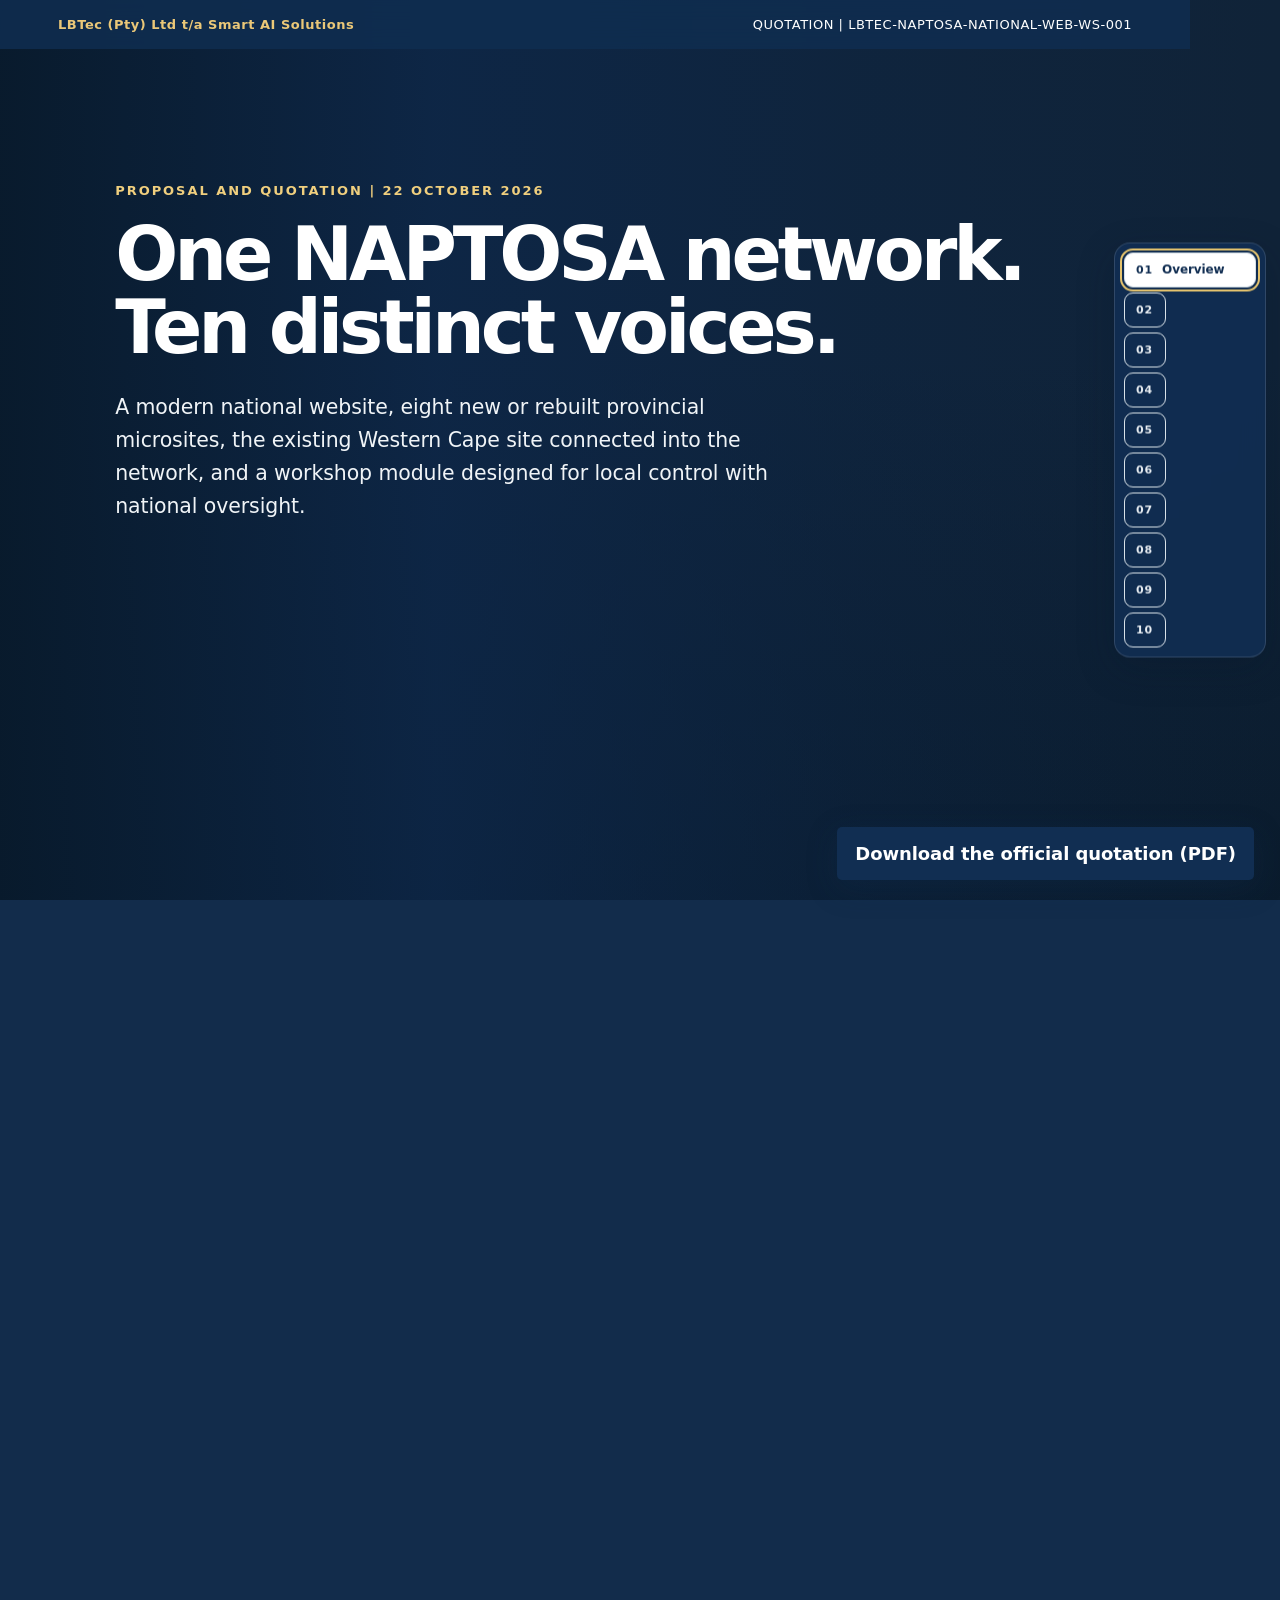
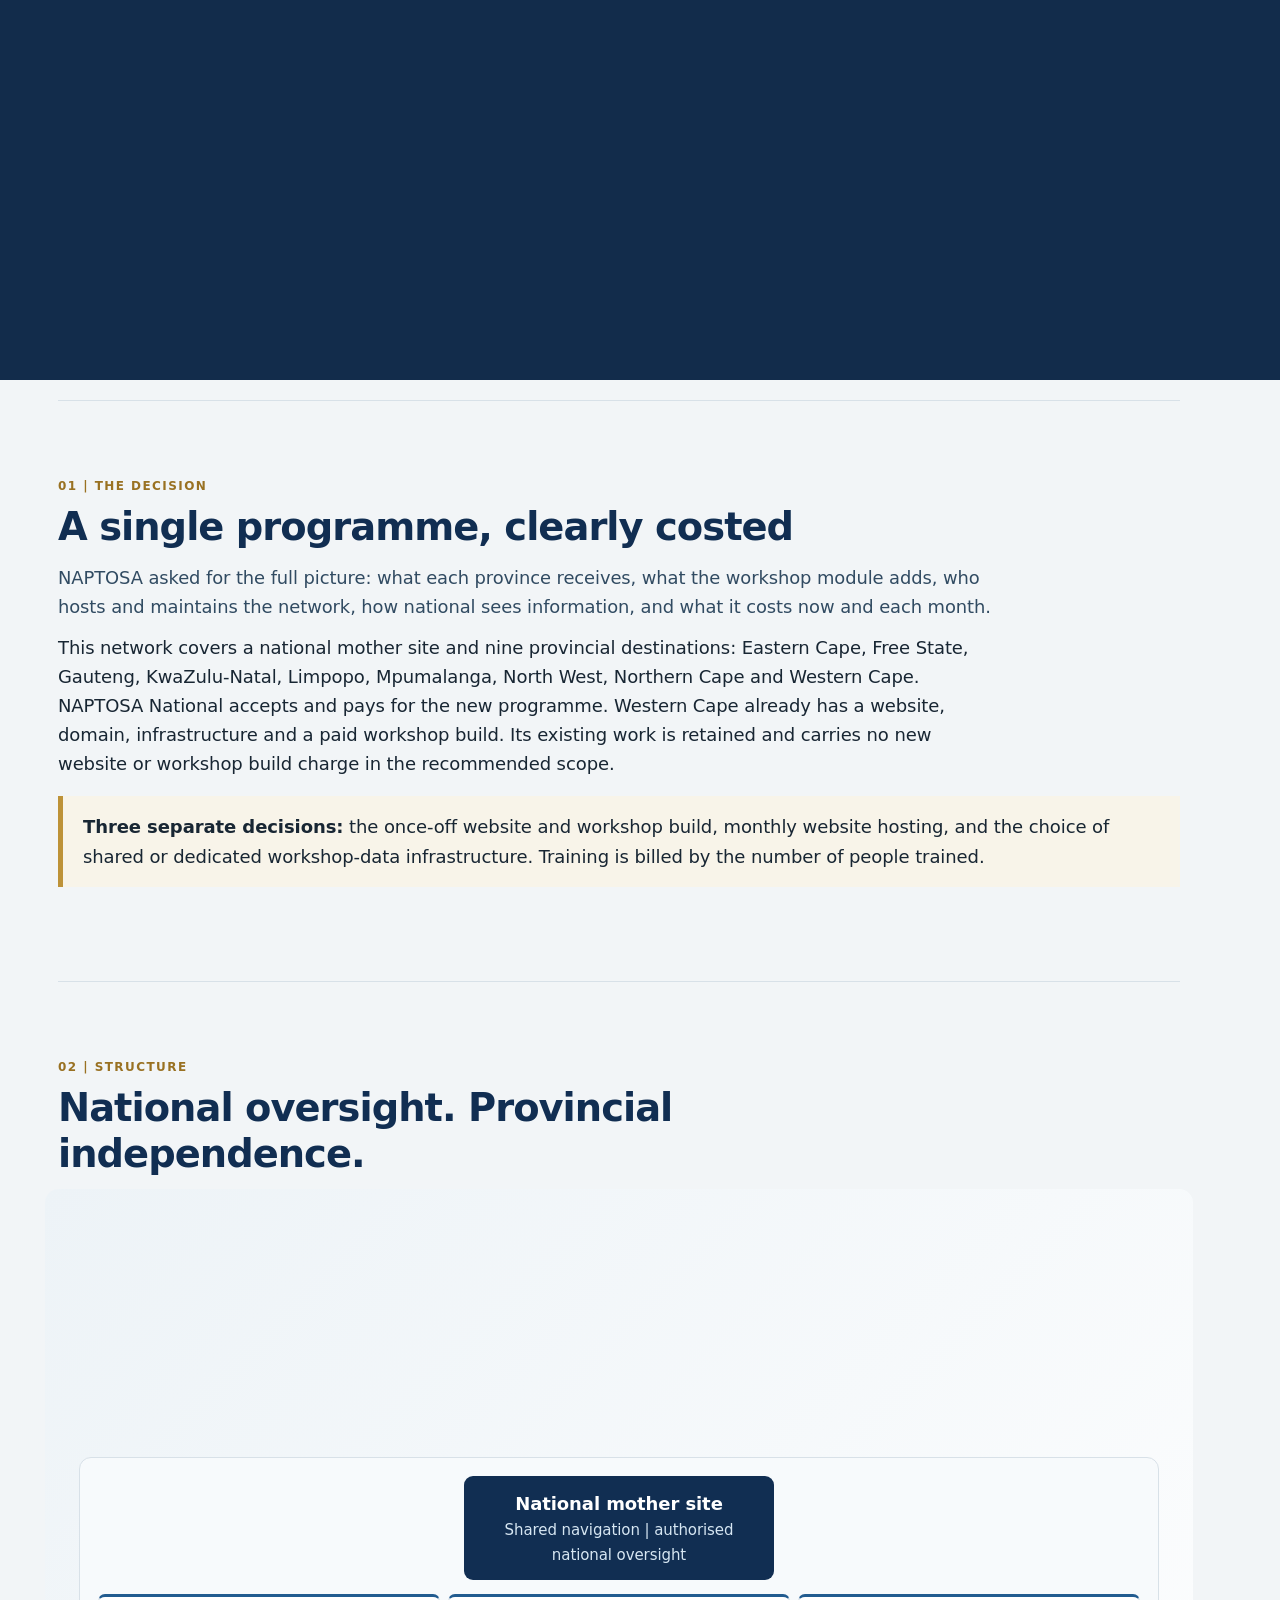
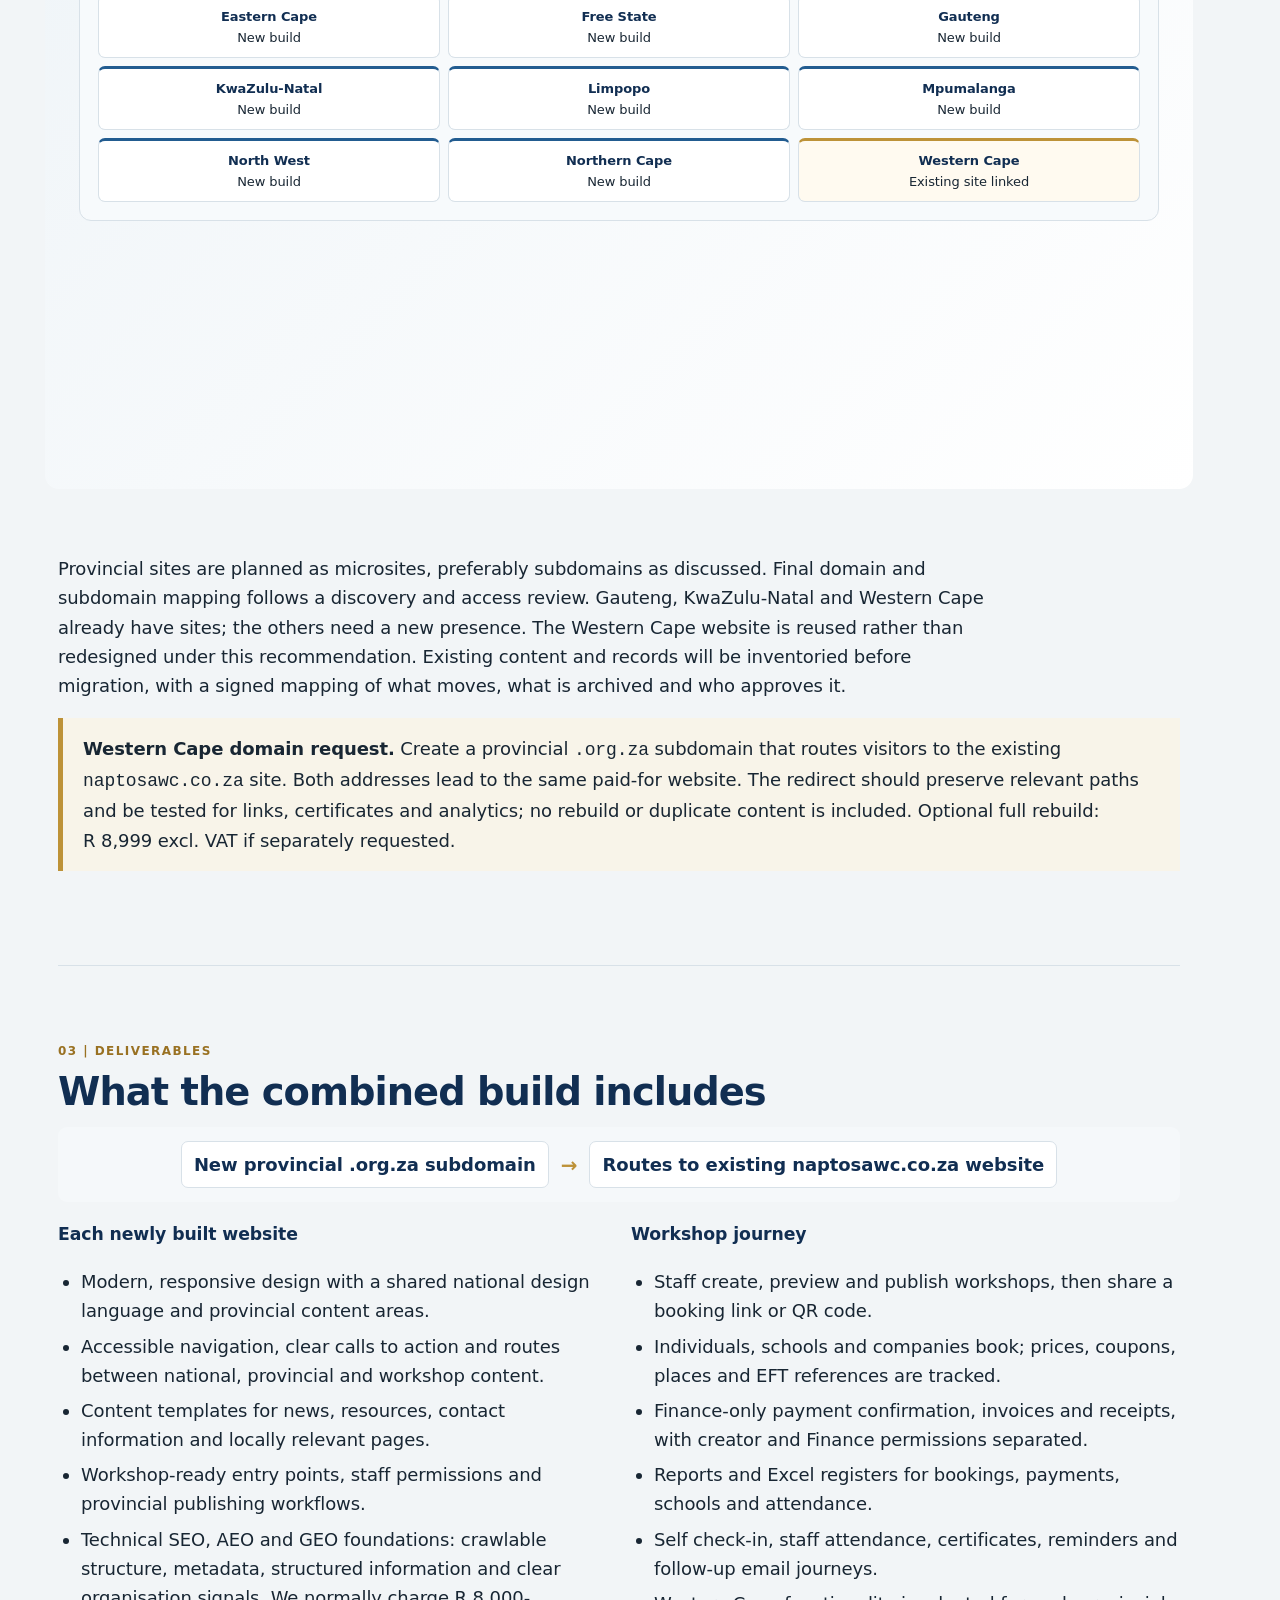
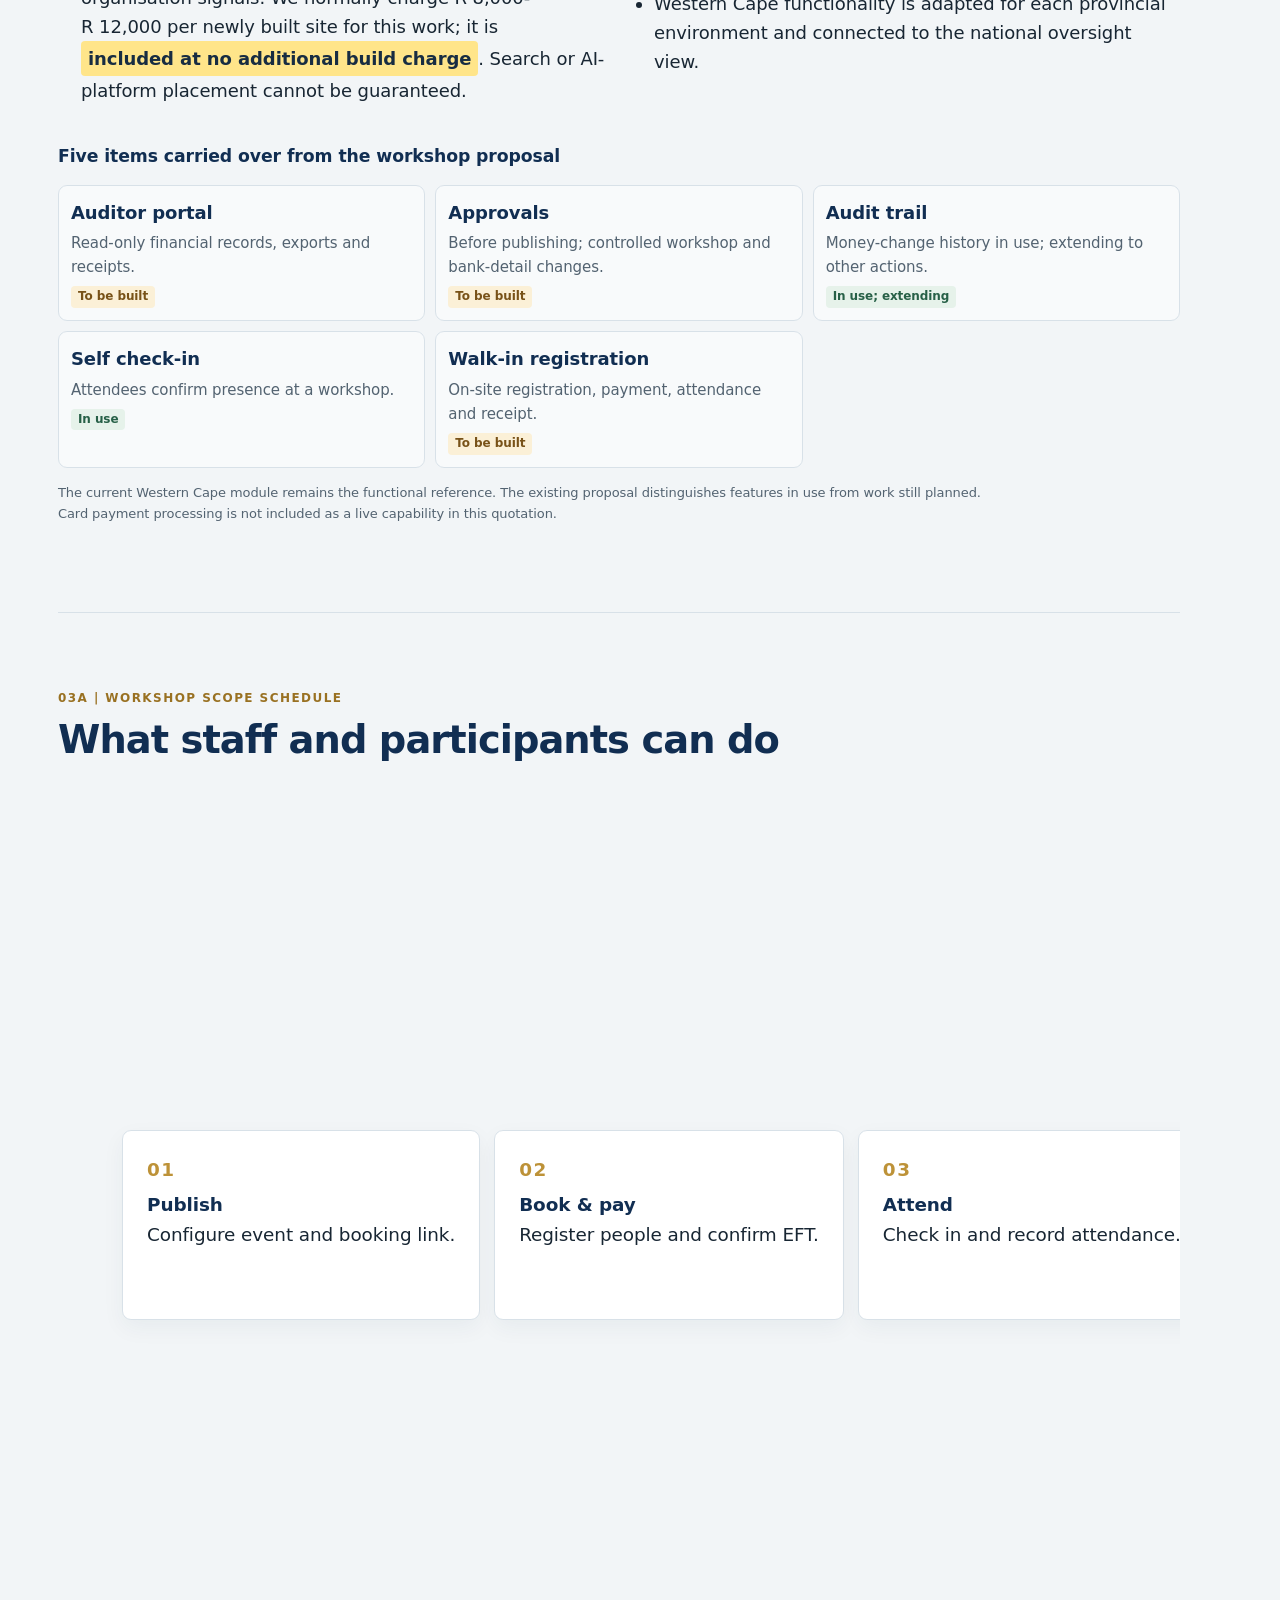
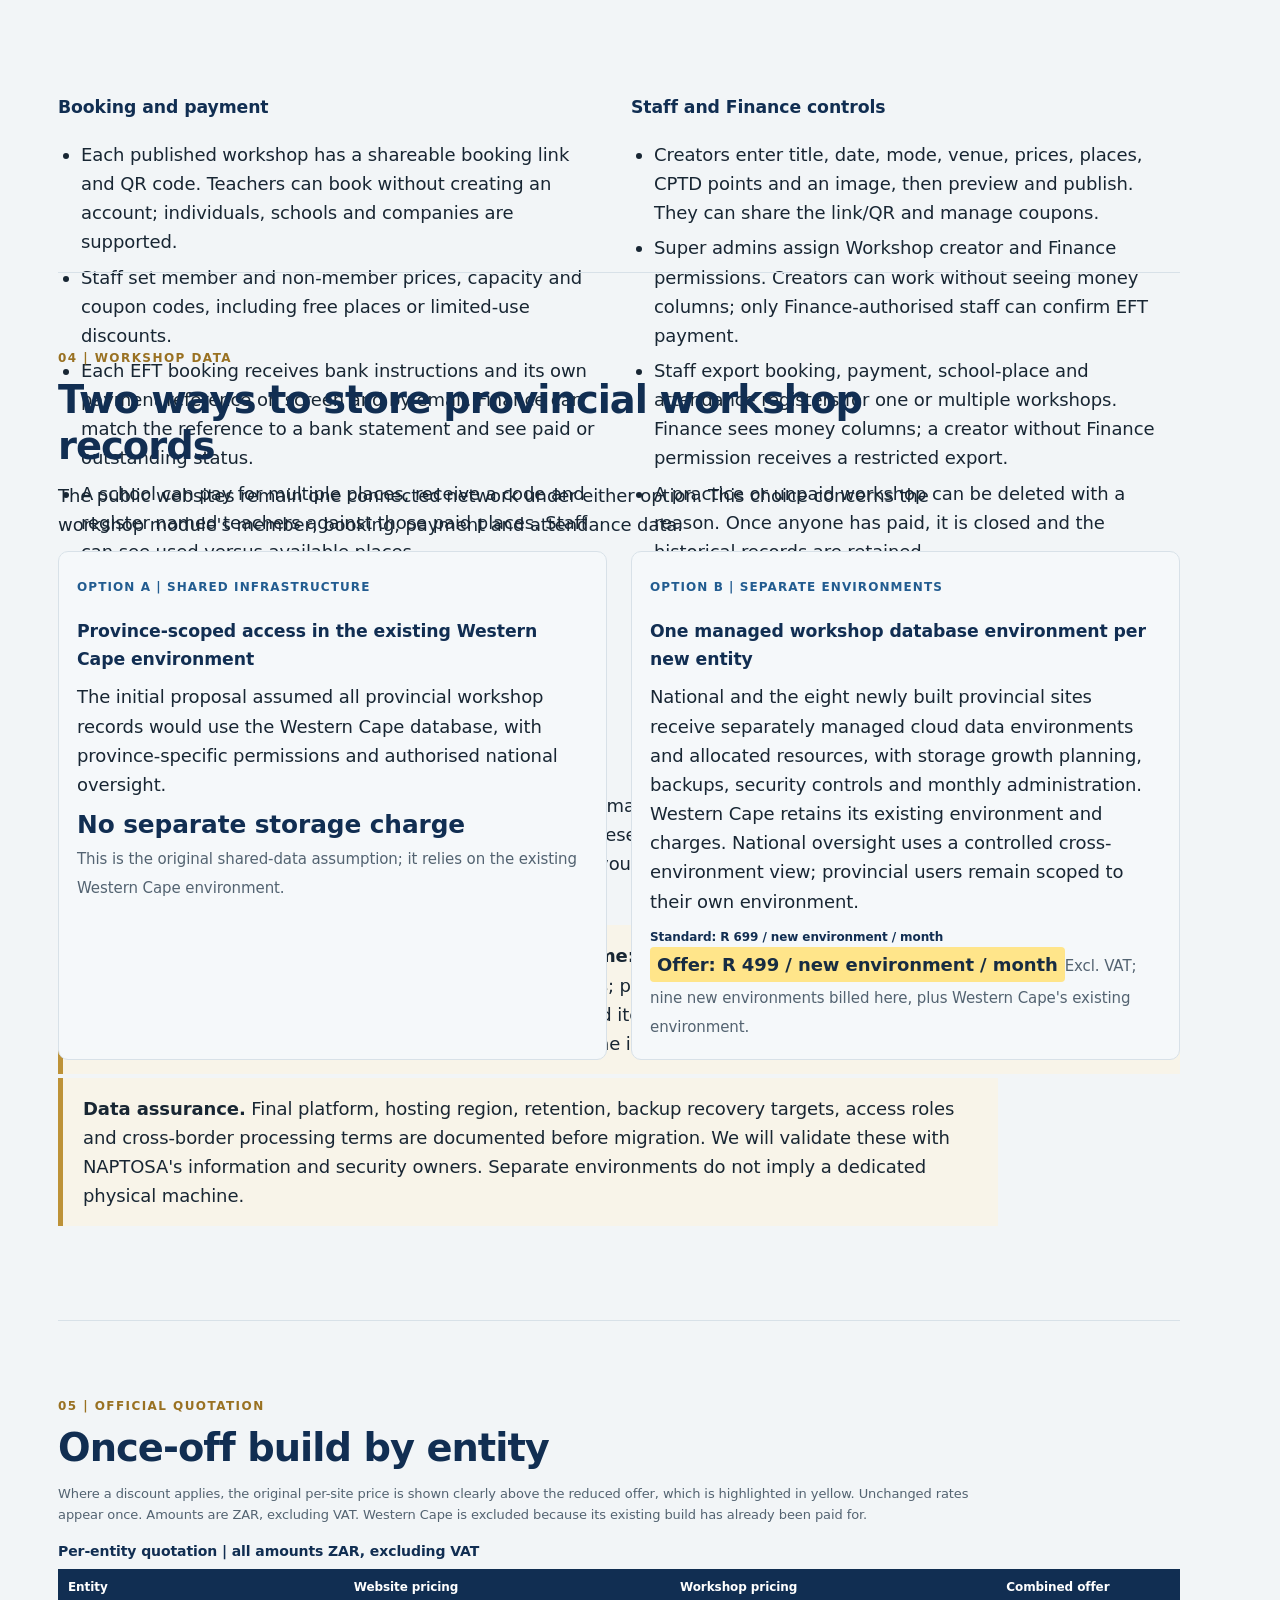
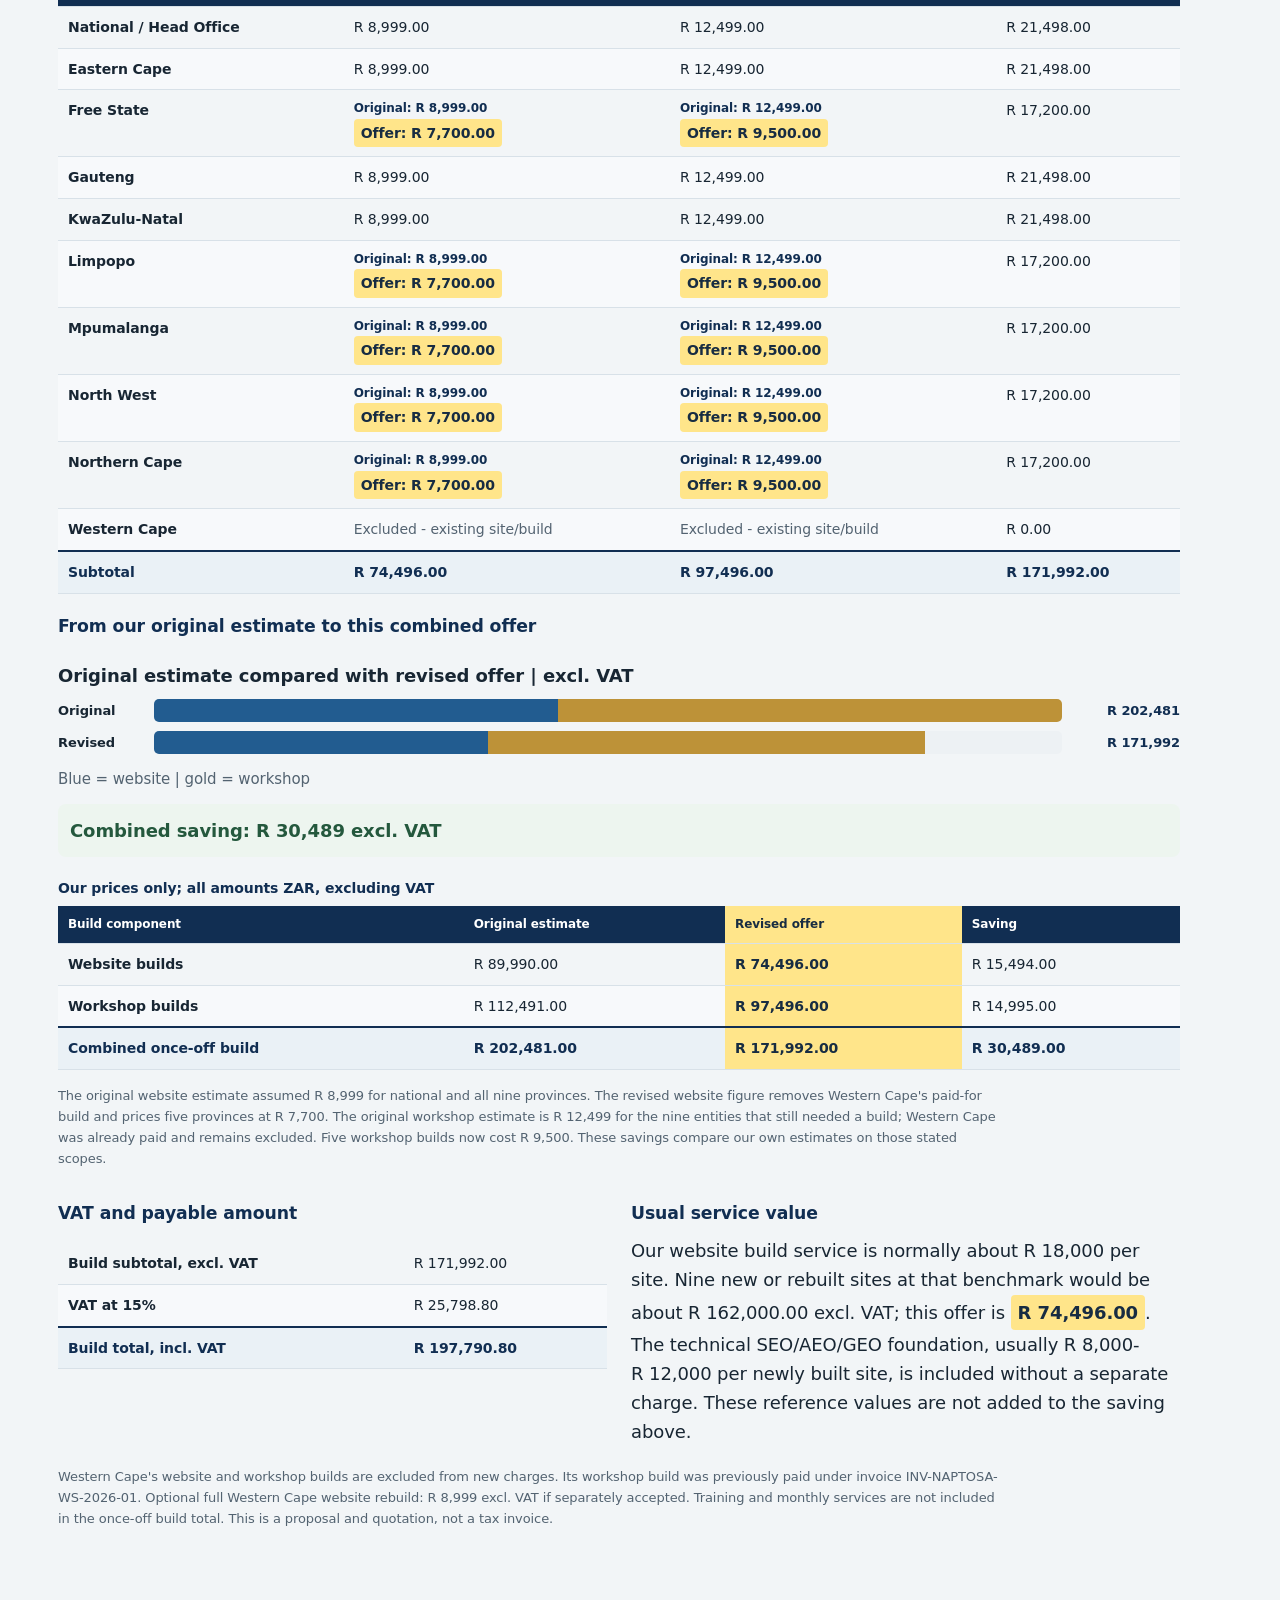
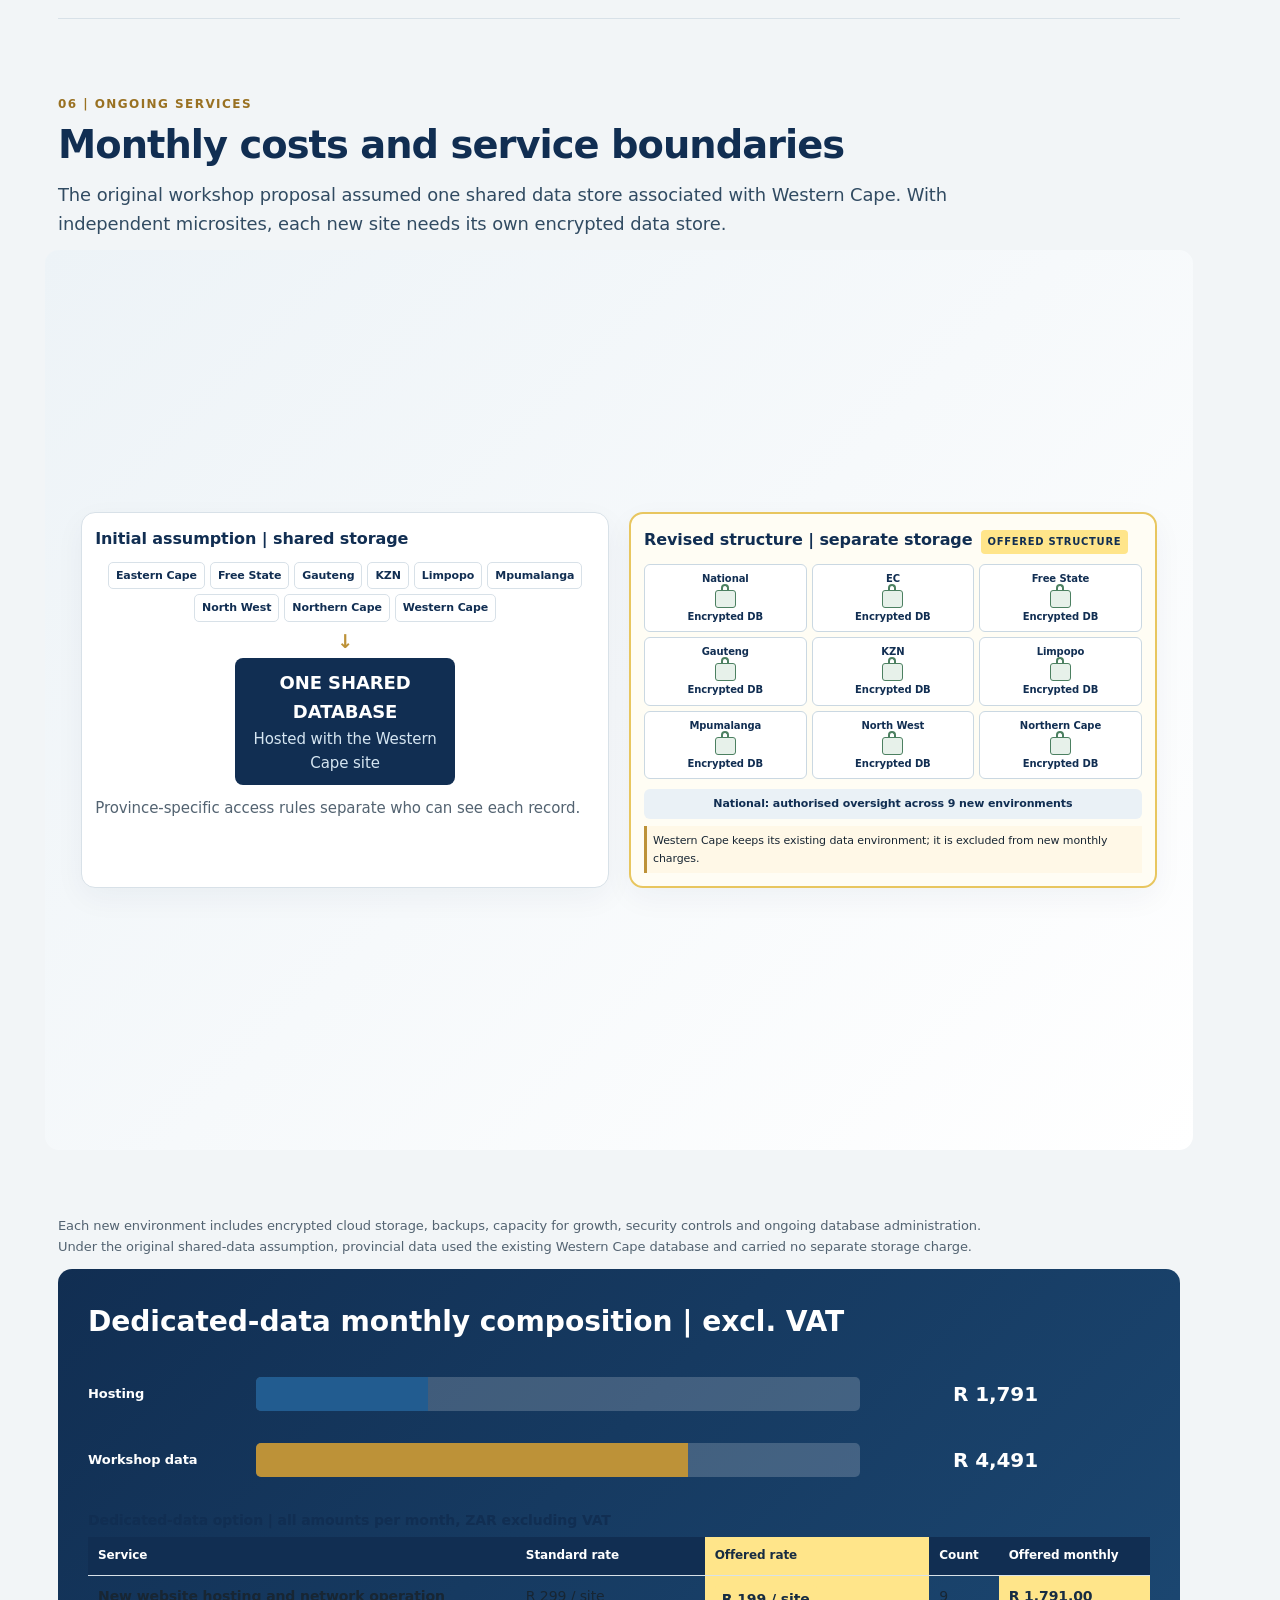
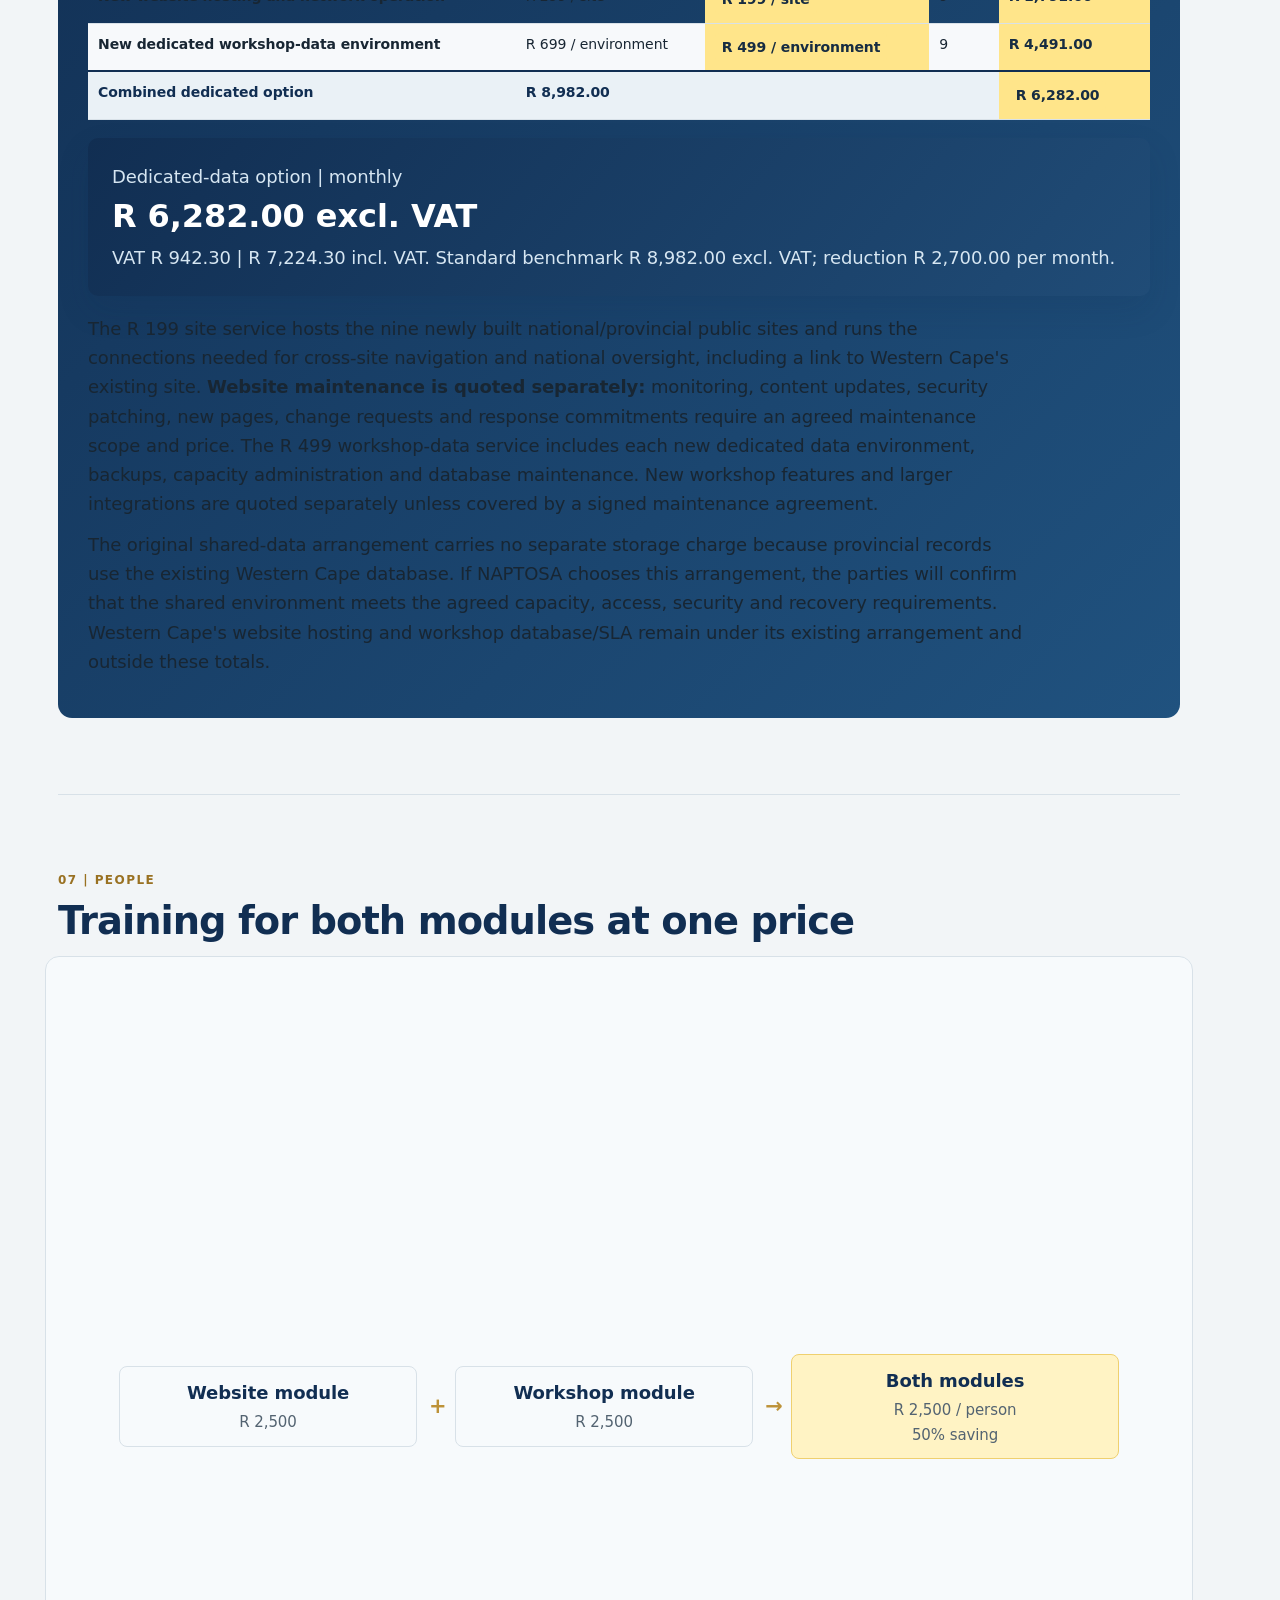
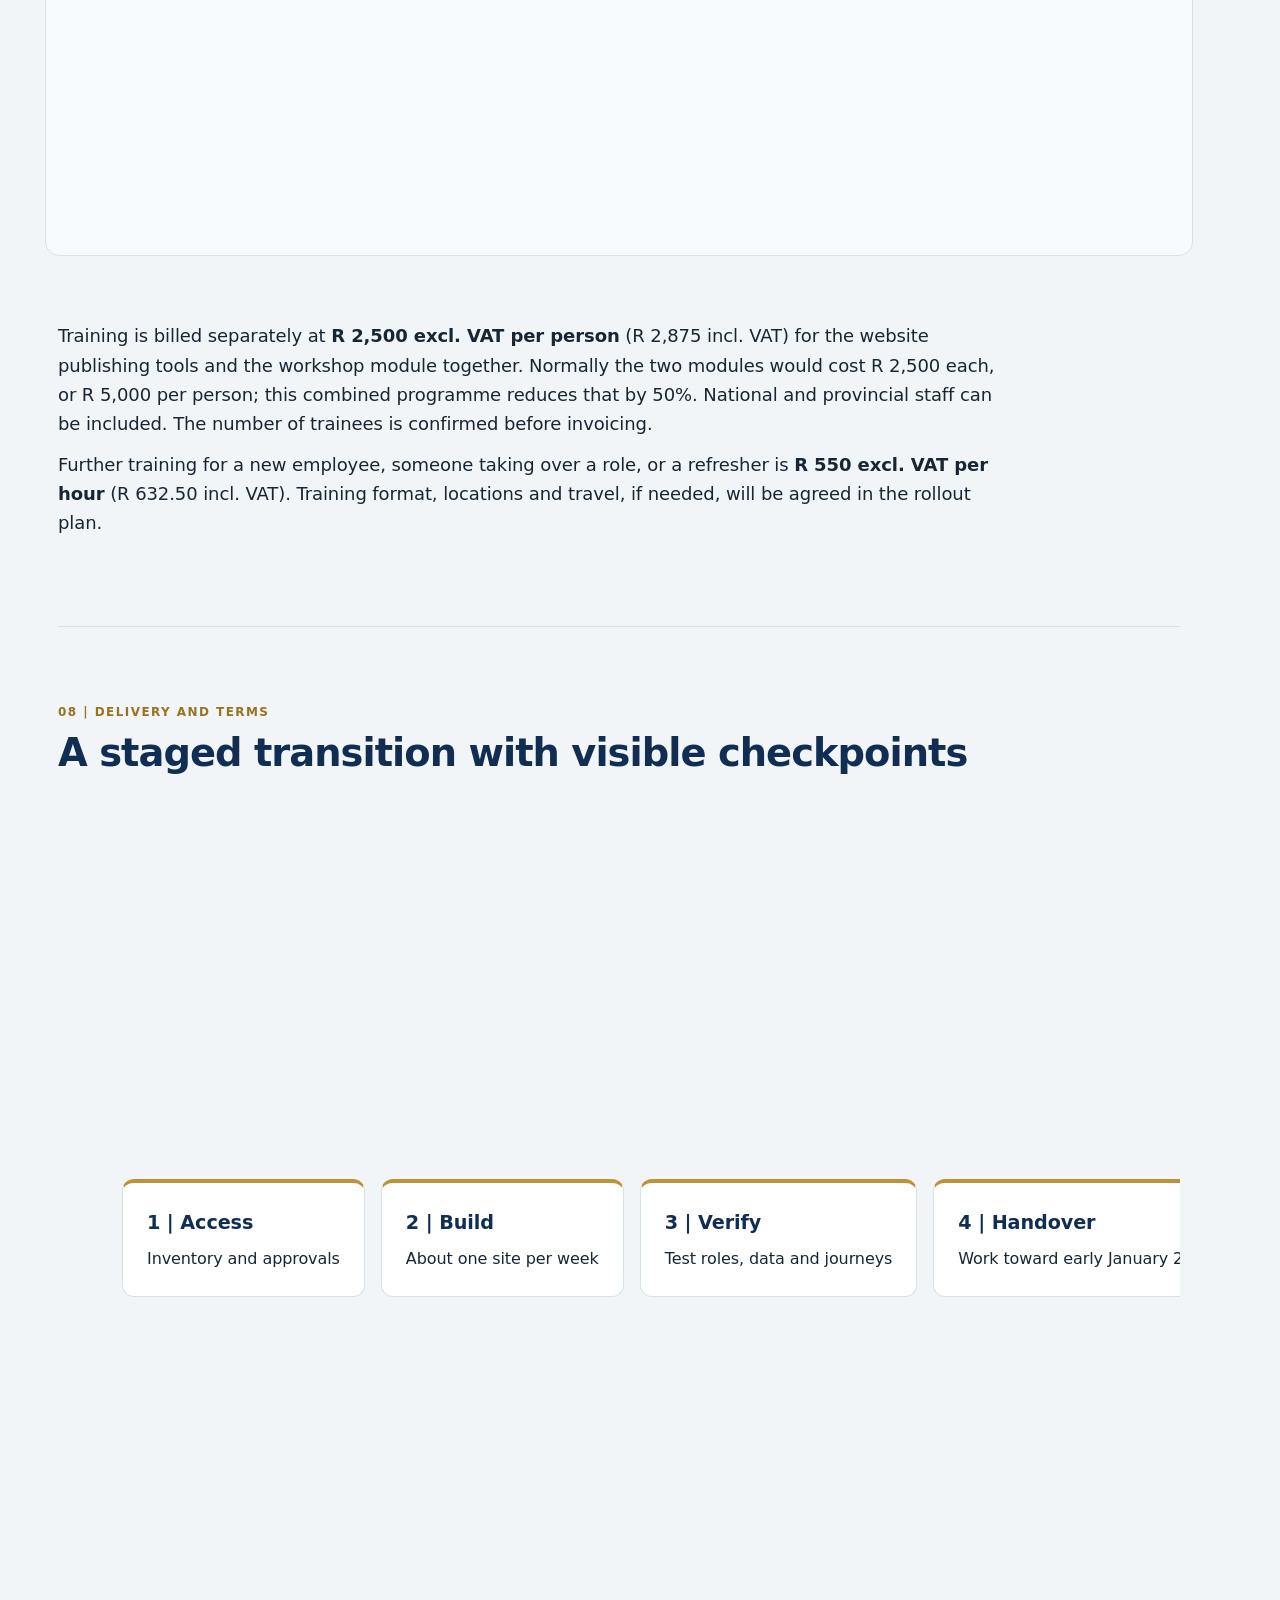
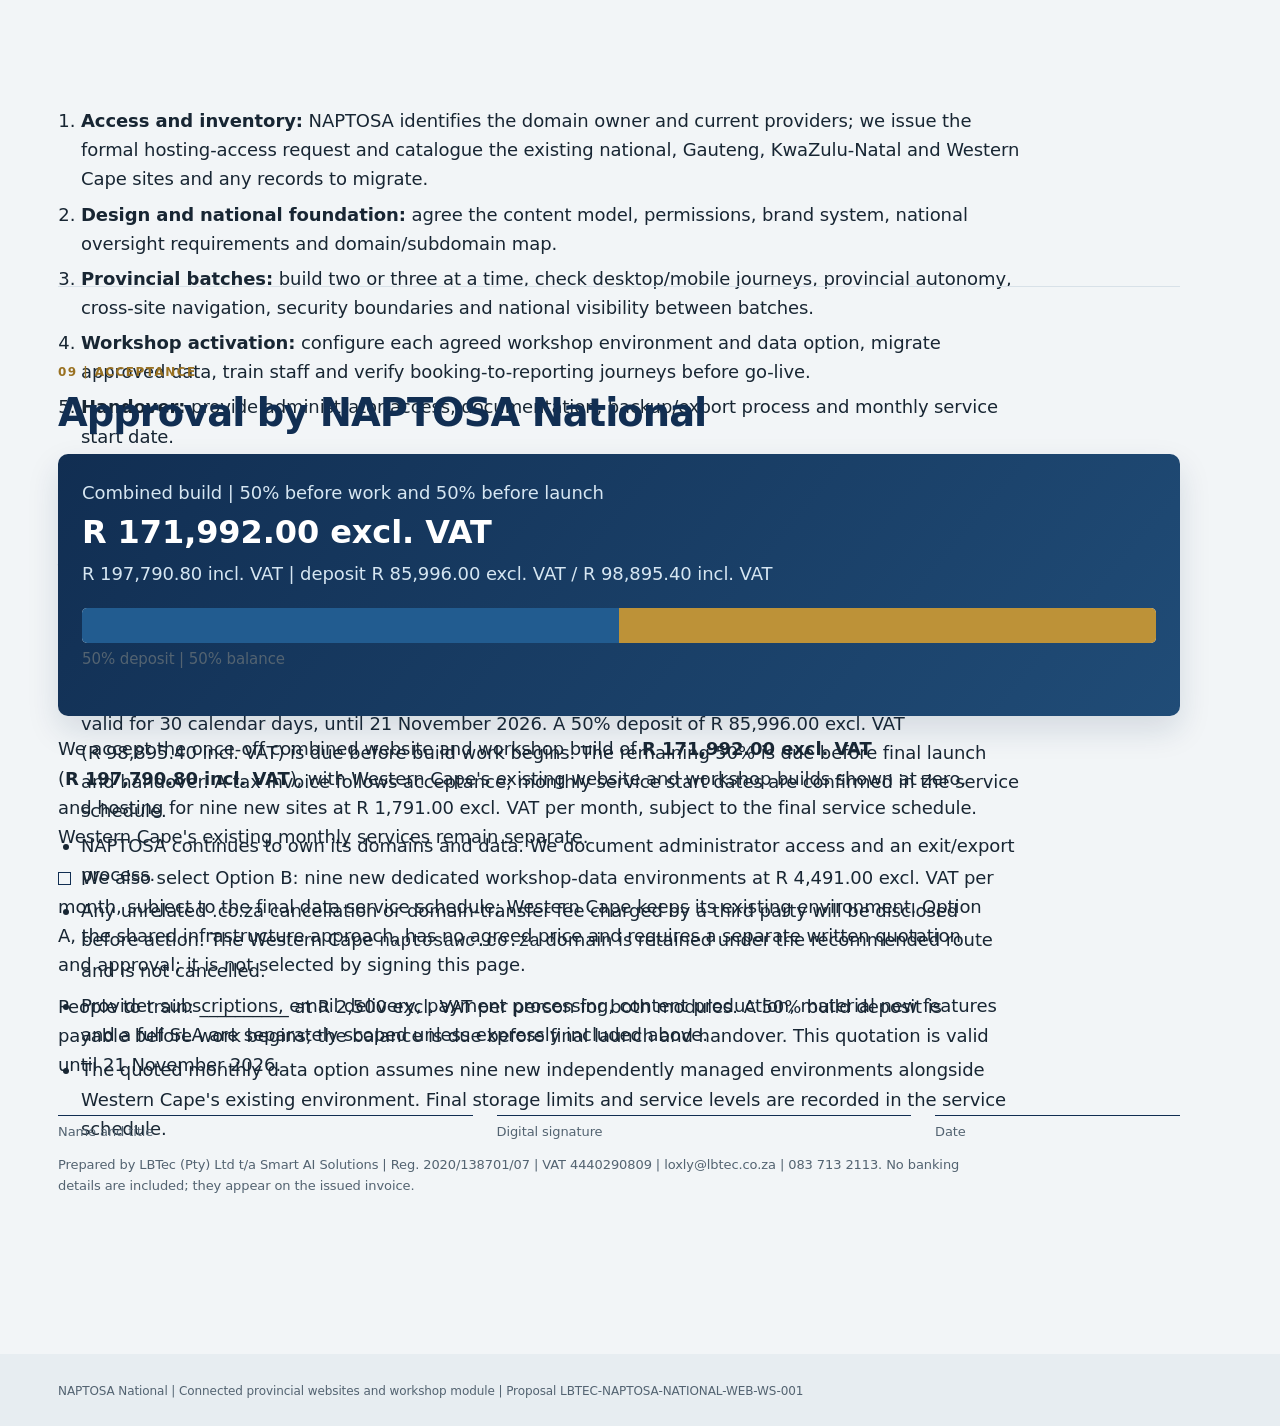
==== scrollcraft/builds/naptosa-network/index.html @ 74ad190e "Rebuild NAPTOSA proposal as scroll story" ====
<!doctype html>
<html lang="en-ZA"><head><meta charset="utf-8"><meta name="viewport" content="width=device-width,initial-scale=1">
<meta name="robots" content="noindex, nofollow"><meta name="description" content="Proposal and quotation LBTEC-NAPTOSA-NATIONAL-WEB-WS-001 for NAPTOSA National: a connected national and provincial website network and the workshop module."><link rel="icon" href="assets/naptosa-shield.webp" type="image/webp"><link rel="preload" as="image" href="assets/hero-poster.webp">
<title>NAPTOSA National | Website Network and Workshop Module Proposal</title><style>
@page { size: A4; margin: 16mm 15mm 18mm; }
:root { --navy:#132f54; --blue:#225c90; --gold:#bd9238; --cream:#f8f4e9; --ink:#182633; --muted:#536371; --line:#d8e1e8; }
* { box-sizing:border-box; }
html { scroll-behavior:smooth; }
@media (prefers-reduced-motion: reduce) { html { scroll-behavior:auto; } }
body { margin:0; font:16px/1.52 Aptos, 'Segoe UI', Arial, sans-serif; color:var(--ink); background:#e7edf1; }
.proposal { max-width:1060px; margin:32px auto; background:#fff; box-shadow:0 18px 65px #142c4430; }
.topbar { background:var(--navy); color:white; padding:16px 48px; display:flex; justify-content:space-between; gap:20px; font-size:13px; letter-spacing:.04em; }
.topbar b { color:#ebc878; }
.cover { padding:72px 58px 62px; background:linear-gradient(135deg,#fff 0%,#fff 61%,#f4f8fb 100%); border-bottom:8px solid var(--gold); }
.eyebrow { color:var(--blue); font-size:13px; font-weight:800; letter-spacing:.15em; text-transform:uppercase; }
h1 { font-size:clamp(2.4rem,5vw,4.2rem); line-height:1.08; letter-spacing:-.045em; color:var(--navy); margin:14px 0 20px; max-width:800px; }
.cover .lead { font-size:1.24rem; max-width:760px; color:#334b60; }
.cover-meta { display:flex; flex-wrap:wrap; gap:16px 36px; margin-top:44px; border-top:1px solid var(--line); padding-top:20px; font-size:14px; }
.cover-meta span { display:block; color:var(--muted); font-size:11px; text-transform:uppercase; letter-spacing:.12em; font-weight:700; }
.content { padding:0 58px 52px; }
nav { display:flex; flex-wrap:wrap; gap:8px; padding:26px 0 14px; }
nav a { color:var(--navy); text-decoration:none; font-size:13px; font-weight:700; border:1px solid var(--line); border-radius:99px; padding:7px 11px; }
nav a:hover, nav a:focus-visible { background:var(--cream); outline:2px solid var(--gold); outline-offset:2px; }
section { padding:28px 0 18px; border-top:1px solid var(--line); }
.section-no { color:var(--gold); font-weight:800; letter-spacing:.12em; font-size:12px; text-transform:uppercase; }
h2 { font-size:1.75rem; line-height:1.2; letter-spacing:-.025em; color:var(--navy); margin:8px 0 12px; }
h3 { color:var(--navy); font-size:1.08rem; margin:19px 0 7px; break-after:avoid; }
p { margin:8px 0 12px; }
.lede { font-size:1.12rem; color:#314b62; }
.muted, small { color:var(--muted); }
.grid { display:grid; grid-template-columns:repeat(3,1fr); gap:12px; margin:20px 0; }
.card { background:#f5f8fa; border:1px solid var(--line); border-radius:10px; padding:18px; break-inside:avoid; }
.card strong { display:block; color:var(--navy); font-size:1.55rem; line-height:1.1; margin:5px 0; }
.card .label { font-size:12px; font-weight:800; color:var(--blue); text-transform:uppercase; letter-spacing:.09em; }
.callout { background:var(--cream); border-left:5px solid var(--gold); padding:16px 20px; margin:18px 0; break-inside:avoid; }
.two { display:grid; grid-template-columns:1fr 1fr; gap:24px; }
ul,ol { padding-left:23px; }
li { margin:6px 0; }
.flow { display:grid; grid-template-columns:repeat(4,1fr); gap:9px; margin:18px 0; }
.flow div { border-top:3px solid var(--gold); background:#f5f8fa; padding:12px; font-size:14px; }
.flow b { display:block; color:var(--navy); }
.network-map,.topology,.money-visual,.timeline,.payment-split { margin:20px 0; break-inside:avoid; }

.storage-comparison { display:grid; grid-template-columns:1fr 1fr; gap:12px; margin:16px 0; break-inside:avoid; }
.storage-model { border:1px solid var(--line); border-radius:10px; padding:13px; background:#f7fafc; }
.storage-model h3 { margin:0 0 8px; }
.shared-sources { display:flex; flex-wrap:wrap; justify-content:center; gap:5px; margin:10px 0; }
.shared-sources span { padding:4px 7px; border:1px solid var(--line); border-radius:5px; background:#fff; color:var(--navy); font-size:11px; font-weight:700; }
.shared-arrow { text-align:center; color:var(--gold); font-size:19px; font-weight:900; line-height:1; }
.shared-db { margin:7px auto; max-width:220px; border-radius:8px; background:var(--navy); color:#fff; text-align:center; padding:10px; font-weight:800; }
.shared-db small { display:block; color:#d6e6f2; font-weight:500; }
.dedicated-grid { display:grid; grid-template-columns:repeat(3,1fr); gap:5px; margin:10px 0; }
.dedicated-cell { text-align:center; padding:6px 3px; border:1px solid #cad8e2; border-radius:6px; background:white; color:var(--navy); font-size:10px; font-weight:800; }
.lock-icon { display:block; width:21px; height:18px; margin:3px auto 1px; position:relative; border-radius:3px; background:#e7f1ea; border:1px solid #4c8061; }
.lock-icon:before { content:""; position:absolute; width:8px; height:7px; left:5px; top:-7px; border:2px solid #4c8061; border-bottom:0; border-radius:7px 7px 0 0; }
.national-oversight { text-align:center; background:#eaf1f6; border-radius:6px; padding:6px; color:var(--navy); font-size:11px; font-weight:800; }
.wc-existing { margin-top:7px; padding:6px; border-left:3px solid var(--gold); background:#fff8e7; font-size:11px; }
.training-visual { display:grid; grid-template-columns:1fr 26px 1fr 26px 1.1fr; align-items:center; gap:6px; margin:16px 0; text-align:center; }
.training-visual div { padding:11px 6px; border:1px solid var(--line); border-radius:8px; background:#f7fafc; }
.training-visual b { display:block; color:var(--navy); }
.training-visual small { display:block; margin-top:3px; }
.training-visual .arrow { border:0; background:transparent; color:var(--gold); font-size:21px; font-weight:900; }
.training-visual .combined { background:#fff3c4; border-color:#efd06f; }

.network-map { border:1px solid var(--line); border-radius:12px; padding:18px; background:#f7fafc; }
.hub { margin:0 auto 14px; max-width:310px; text-align:center; background:var(--navy); color:#fff; padding:13px; border-radius:9px; font-weight:800; }
.hub small { display:block; color:#d6e6f2; font-weight:500; }
.branches { display:grid; grid-template-columns:repeat(3,1fr); gap:8px; }
.branch { position:relative; border:1px solid var(--line); border-top:3px solid var(--blue); border-radius:7px; background:#fff; padding:9px; text-align:center; font-size:13px; }
.branch.retained { border-top-color:var(--gold); background:#fffaf0; }
.branch b { display:block; color:var(--navy); }
.route { display:flex; align-items:center; justify-content:center; gap:12px; flex-wrap:wrap; padding:14px; background:#f5f8fa; border-radius:9px; text-align:center; }
.route span { padding:8px 12px; background:white; border:1px solid var(--line); border-radius:7px; font-weight:700; color:var(--navy); }
.route i { color:var(--gold); font-size:20px; font-style:normal; font-weight:800; }
.status-grid { display:grid; grid-template-columns:repeat(3,1fr); gap:10px; margin:14px 0; break-inside:avoid; }
.status-card { border:1px solid var(--line); border-radius:9px; padding:12px; background:#f8fafb; break-inside:avoid; }
.status-card b { display:block; color:var(--navy); margin-bottom:4px; }
.status-card small { display:block; }
.journey { display:grid; grid-template-columns:repeat(4,1fr); gap:8px; margin:18px 0; counter-reset:step; }
.journey article { position:relative; border:1px solid var(--line); border-radius:9px; padding:14px 12px; background:#f7fafc; }
.journey article:before { counter-increment:step; content:counter(step,decimal-leading-zero); display:block; color:var(--gold); font-weight:900; letter-spacing:.08em; margin-bottom:5px; }
.journey b { display:block; color:var(--navy); }
.topology { display:grid; grid-template-columns:1fr 1fr; gap:14px; }
.topology-card { border:1px solid var(--line); border-radius:10px; padding:16px; background:#f8fafb; break-inside:avoid; }
.stores { display:flex; justify-content:center; align-items:center; gap:5px; flex-wrap:wrap; margin:14px 0; }
.store { border:1px solid #9eb2c3; border-radius:5px; padding:7px; color:var(--navy); background:#fff; font-size:11px; text-align:center; }
.store.national { background:var(--navy); color:white; }
.barrow { display:grid; grid-template-columns:88px 1fr 110px; gap:8px; align-items:center; margin:9px 0; font-size:13px; }
.bar { height:23px; display:flex; overflow:hidden; border-radius:5px; background:#edf1f4; }
.bar span { display:block; height:100%; }
.bar .web { background:#225c90; }.bar .workshop { background:#bd9238; }
.bar-label { font-variant-numeric:tabular-nums; text-align:right; color:var(--navy); font-weight:800; }
.saving-banner { margin-top:12px; padding:12px; border-radius:8px; background:#edf5ef; color:#24583d; font-weight:800; }
.payment-split .bar { height:35px; }
.timeline { display:grid; grid-template-columns:repeat(4,1fr); gap:0; border-top:3px solid var(--gold); }
.timeline div { padding:12px 10px; border-left:1px solid var(--line); font-size:13px; }
.timeline b { display:block; color:var(--navy); }
table { width:100%; border-collapse:collapse; margin:15px 0; font-size:14px; }
caption { text-align:left; color:var(--navy); font-weight:800; margin-bottom:6px; }
th,td { padding:9px 10px; border-bottom:1px solid var(--line); text-align:left; vertical-align:top; }
thead th { color:white; background:var(--navy); font-size:12px; }
tbody tr:nth-child(even) { background:#f7f9fb; }
td:not(:first-child),.sum { font-variant-numeric:tabular-nums; white-space:nowrap; }
.total { background:#eaf1f6 !important; color:var(--navy); font-weight:800; }
.total th,.total td { border-top:2px solid var(--navy); }
.old-rate { display:block; color:var(--navy); font-size:12px; font-weight:700; }
.discount-rate { display:inline-block; padding:3px 7px; border-radius:4px; background:#ffe58a; color:#172c42; font-weight:900; white-space:nowrap; }
.rate-highlight { display:inline-block; padding:3px 7px; border-radius:4px; background:#ffe58a; color:#172c42; font-weight:900; white-space:nowrap; }
.offer-column { background:#ffe58a !important; color:#172c42 !important; font-weight:900 !important; }
.revised-column { background:#fff3c4 !important; color:var(--navy); font-weight:900; }
.price-note { font-size:13px; color:var(--muted); }
.status { display:inline-block; color:#276047; background:#e6f2ea; padding:1px 7px; border-radius:4px; font-weight:700; font-size:12px; }
.status.future { color:#785218; background:#fbf0d7; }
.quote-box { background:var(--navy); color:white; padding:24px; border-radius:10px; margin:18px 0; break-inside:avoid; }
.quote-box strong { font-size:2rem; display:block; }
.quote-box span { color:#d6e6f2; }
.signature { display:grid; grid-template-columns:1.1fr 1.1fr .65fr; gap:24px; margin:36px 0 12px; }
.signature div { border-top:1px solid var(--navy); padding-top:5px; font-size:13px; color:var(--muted); }
.tickbox { display:inline-block; width:13px; height:13px; border:1px solid var(--navy); vertical-align:-1px; margin-right:5px; }
.footer { padding:24px 58px; background:#edf3f7; font-size:12px; color:var(--muted); }
.download { display:inline-block; margin:18px 0 0; padding:12px 18px; background:var(--navy); color:white; font-weight:700; text-decoration:none; border-radius:5px; }
.download:hover,.download:focus-visible { background:var(--blue); outline:3px solid var(--gold); outline-offset:3px; }
@media(max-width:700px) { .proposal{margin:0;box-shadow:none}.topbar{padding:14px 22px}.cover{padding:48px 22px}.content{padding:0 22px 30px}.grid,.two{grid-template-columns:1fr}.flow{grid-template-columns:1fr 1fr}.footer{padding:22px}table{display:block;overflow-x:auto;white-space:nowrap} }
@media(max-width:700px) { .storage-comparison{grid-template-columns:1fr}.training-visual{grid-template-columns:1fr}.training-visual .arrow{transform:rotate(90deg)}.branches,.status-grid{grid-template-columns:repeat(2,1fr)}.journey,.topology{grid-template-columns:1fr 1fr}.barrow{grid-template-columns:72px 1fr 84px}.timeline{grid-template-columns:1fr 1fr;border-top:0;border-left:3px solid var(--gold)} }
@media print { html{scroll-behavior:auto}body{background:white;font-size:10.5pt}.proposal{box-shadow:none;margin:0;max-width:none}.topbar{padding:10px 0}.cover{padding:26px 0 25px}.cover h1{font-size:35pt}.cover .lead{font-size:14pt}.content{padding:0}.footer{padding:15px 0}nav,.download{display:none}section{padding:17px 0 8px}h2{font-size:18pt}h3{font-size:12pt}.grid{gap:8px}.card{padding:10px}.card strong{font-size:17pt}.flow{gap:5px}.flow div{padding:7px}table{font-size:9pt}th,td{padding:5px 6px}.card, .callout, .quote-box, table, tr, .flow, #acceptance,.network-map,.topology,.journey,.timeline,.payment-split,.status-grid,.status-card { break-inside:avoid-page }.workshop-ops{break-before:page} #overview,#data,#investment,#monthly,#delivery,#acceptance{break-before:page}.print-break{break-before:page} a{color:inherit;text-decoration:none} }
</style><link rel="stylesheet" href="scrollcraft.css"><link rel="stylesheet" href="proposal.css"></head>
<body><main class="proposal" id="top">
<div class="topbar"><b>LBTec (Pty) Ltd t/a Smart AI Solutions</b><span>QUOTATION  |  LBTEC-NAPTOSA-NATIONAL-WEB-WS-001</span></div>
<header class="cover" id="overview" data-sc-act="scrub" data-sc-span="2.2" data-sc-dwell="0.28"><div class="sc-stage" data-sc-stage><img class="sc-stage__poster" src="assets/hero-poster.webp" alt=""><video data-sc-scrub data-sc-src="assets/hero.mp4" data-sc-src-mobile="assets/hero-mobile.mp4" playsinline muted aria-hidden="true"></video><div class="sc-scrim"></div></div><div class="hero-copy"><div class="eyebrow">Proposal and quotation  |  22 October 2026</div>
<h1>One NAPTOSA network.<br>Ten distinct voices.</h1>
<p class="lead">A modern national website, eight new or rebuilt provincial microsites, the existing Western Cape site connected into the network, and a workshop module designed for local control with national oversight.</p>
<div class="grid"><div class="card"><span class="label">Once-off build  |  excl. VAT</span><strong>R 171,992.00</strong><span>Nine charged entities; Western Cape existing build retained</span></div>
<div class="card"><span class="label">Monthly website hosting</span><strong>R 1,791.00</strong><span>Nine new services at R 199 each; Western Cape remains on its existing arrangement</span></div>
<div class="card"><span class="label">Optional dedicated data</span><strong>R 4,491.00</strong><span>Nine new workshop environments at R 499 each per month; Western Cape remains on its existing arrangement</span></div></div>
<div class="network-map" aria-label="Ten connected destinations: one national site, eight new provincial sites, and the retained Western Cape site"><b>One national hub  |  nine provincial destinations</b><div class="branches"><div class="branch"><b>National</b>1 site</div><div class="branch"><b>Eight new builds</b>EC  |  FS  |  Gauteng  |  KZN  |  Limpopo  |  Mpumalanga  |  North West  |  Northern Cape</div><div class="branch retained"><b>Western Cape</b>Existing site retained</div></div></div>
<div class="cover-meta"><div><span>Prepared for</span>NAPTOSA National  |  Attention: Michelle Mosupye</div><div><span>Prepared by</span>LBTec (Pty) Ltd t/a Smart AI Solutions  |  Loxly Atkinson</div><div><span>Decision</span>National acceptance for the agreed rollout</div></div>
<a class="download" href="downloads/LBTec-NAPTOSA-National-Web-and-Workshop-Proposal.pdf" download>Download the official quotation (PDF)</a></div></header><nav class="chapter-nav" aria-label="Proposal chapters"><a href="#overview" aria-label="Overview" aria-current="location"><span>01</span><i>Overview</i></a><a href="#network" aria-label="Network"><span>02</span><i>Network</i></a><a href="#scope" aria-label="Scope"><span>03</span><i>Scope</i></a><a href="#workshop-detail" aria-label="Workshop"><span>04</span><i>Workshop</i></a><a href="#data" aria-label="Data"><span>05</span><i>Data</i></a><a href="#investment" aria-label="Quotation"><span>06</span><i>Quotation</i></a><a href="#monthly" aria-label="Monthly services"><span>07</span><i>Monthly</i></a><a href="#training" aria-label="Training"><span>08</span><i>Training</i></a><a href="#delivery" aria-label="Delivery and terms"><span>09</span><i>Delivery</i></a><a href="#acceptance" aria-label="Acceptance"><span>10</span><i>Accept</i></a></nav><div class="content"><a class="download" href="downloads/LBTec-NAPTOSA-National-Web-and-Workshop-Proposal.pdf" download>Download the official quotation (PDF)</a>

<section class="chapter-intro" data-sc-act="flow"><div class="section-no">01  |  The decision</div><h2>A single programme, clearly costed</h2>
<p class="lede">NAPTOSA asked for the full picture: what each province receives, what the workshop module adds, who hosts and maintains the network, how national sees information, and what it costs now and each month.</p>
<p>This network covers a national mother site and nine provincial destinations: Eastern Cape, Free State, Gauteng, KwaZulu-Natal, Limpopo, Mpumalanga, North West, Northern Cape and Western Cape. NAPTOSA National accepts and pays for the new programme. Western Cape already has a website, domain, infrastructure and a paid workshop build. Its existing work is retained and carries no new website or workshop build charge in the recommended scope.</p>
<div class="callout"><b>Three separate decisions:</b> the once-off website and workshop build, monthly website hosting, and the choice of shared or dedicated workshop-data infrastructure. Training is billed by the number of people trained.</div></section>
<section id="network"><div class="section-no">02  |  Structure</div><h2>National oversight. Provincial independence.</h2>
<div class="story-scene" data-sc-act="pin" data-sc-span="1.05"><div class="sc-stage" data-sc-stage><div class="network-map" role="img" aria-label="National website links to all provinces. Provincial workshop records are province-scoped; national staff have authorised oversight."><div class="hub">National mother site<small>Shared navigation  |  authorised national oversight</small></div><div class="branches"><div class="branch"><b>Eastern Cape</b>New build</div><div class="branch"><b>Free State</b>New build</div><div class="branch"><b>Gauteng</b>New build</div><div class="branch"><b>KwaZulu-Natal</b>New build</div><div class="branch"><b>Limpopo</b>New build</div><div class="branch"><b>Mpumalanga</b>New build</div><div class="branch"><b>North West</b>New build</div><div class="branch"><b>Northern Cape</b>New build</div><div class="branch retained"><b>Western Cape</b>Existing site linked</div></div></div></div></div>
<p>Provincial sites are planned as microsites, preferably subdomains as discussed. Final domain and subdomain mapping follows a discovery and access review. Gauteng, KwaZulu-Natal and Western Cape already have sites; the others need a new presence. The Western Cape website is reused rather than redesigned under this recommendation. Existing content and records will be inventoried before migration, with a signed mapping of what moves, what is archived and who approves it.</p>
<div class="callout"><b>Western Cape domain request.</b> Create a provincial <code>.org.za</code> subdomain that routes visitors to the existing <code>naptosawc.co.za</code> site. Both addresses lead to the same paid-for website. The redirect should preserve relevant paths and be tested for links, certificates and analytics; no rebuild or duplicate content is included. Optional full rebuild: R 8,999 excl. VAT if separately requested.</div>
</section>
<section id="scope" data-sc-act="flow"><div class="section-no">03  |  Deliverables</div><h2>What the combined build includes</h2>
<div class="route" aria-label="Western Cape domain routing"><span>New provincial .org.za subdomain</span><i aria-hidden="true">→</i><span>Routes to existing naptosawc.co.za website</span></div>
<div class="two"><div><h3>Each newly built website</h3><ul><li>Modern, responsive design with a shared national design language and provincial content areas.</li><li>Accessible navigation, clear calls to action and routes between national, provincial and workshop content.</li><li>Content templates for news, resources, contact information and locally relevant pages.</li><li>Workshop-ready entry points, staff permissions and provincial publishing workflows.</li><li>Technical SEO, AEO and GEO foundations: crawlable structure, metadata, structured information and clear organisation signals. We normally charge R 8,000-R 12,000 per newly built site for this work; it is <span class="rate-highlight">included at no additional build charge</span>. Search or AI-platform placement cannot be guaranteed.</li></ul></div>
<div><h3>Workshop journey</h3><ul><li>Staff create, preview and publish workshops, then share a booking link or QR code.</li><li>Individuals, schools and companies book; prices, coupons, places and EFT references are tracked.</li><li>Finance-only payment confirmation, invoices and receipts, with creator and Finance permissions separated.</li><li>Reports and Excel registers for bookings, payments, schools and attendance.</li><li>Self check-in, staff attendance, certificates, reminders and follow-up email journeys.</li><li>Western Cape functionality is adapted for each provincial environment and connected to the national oversight view.</li></ul></div></div>
<h3>Five items carried over from the workshop proposal</h3>
<div class="status-grid"><div class="status-card"><b>Auditor portal</b><small>Read-only financial records, exports and receipts.</small><span class="status future">To be built</span></div><div class="status-card"><b>Approvals</b><small>Before publishing; controlled workshop and bank-detail changes.</small><span class="status future">To be built</span></div><div class="status-card"><b>Audit trail</b><small>Money-change history in use; extending to other actions.</small><span class="status">In use; extending</span></div><div class="status-card"><b>Self check-in</b><small>Attendees confirm presence at a workshop.</small><span class="status">In use</span></div><div class="status-card"><b>Walk-in registration</b><small>On-site registration, payment, attendance and receipt.</small><span class="status future">To be built</span></div></div>
<p class="price-note">The current Western Cape module remains the functional reference. The existing proposal distinguishes features in use from work still planned. Card payment processing is not included as a live capability in this quotation.</p></section>
<section id="workshop-detail" data-sc-act="pan" data-sc-span="1.4"><div class="section-no">03a  |  Workshop scope schedule</div><h2>What staff and participants can do</h2><div class="sc-stage" data-sc-stage><div class="journey" data-sc-pan="0.04" aria-label="Publish, book and pay, attend, then follow up"><article><b>Publish</b>Configure event and booking link.</article><article><b>Book &amp; pay</b>Register people and confirm EFT.</article><article><b>Attend</b>Check in and record attendance.</article><article><b>Follow up</b>Certificates, messages and reports.</article></div></div>
<div class="two workshop-ops"><div><h3>Booking and payment</h3><ul><li>Each published workshop has a shareable booking link and QR code. Teachers can book without creating an account; individuals, schools and companies are supported.</li><li>Staff set member and non-member prices, capacity and coupon codes, including free places or limited-use discounts.</li><li>Each EFT booking receives bank instructions and its own payment reference on screen and by email. Finance can match the reference to a bank statement and see paid or outstanding status.</li><li>A school can pay for multiple places, receive a code and register named teachers against those paid places. Staff can see used versus available places.</li><li>When Finance records payment, the payer receives a combined invoice and receipt PDF. A paid attendee receives the workshop reminder before the event. Members can find workshop documents in their member portal.</li></ul></div>
<div><h3>Staff and Finance controls</h3><ul><li>Creators enter title, date, mode, venue, prices, places, CPTD points and an image, then preview and publish. They can share the link/QR and manage coupons.</li><li>Super admins assign Workshop creator and Finance permissions. Creators can work without seeing money columns; only Finance-authorised staff can confirm EFT payment.</li><li>Staff export booking, payment, school-place and attendance registers for one or multiple workshops. Finance sees money columns; a creator without Finance permission receives a restricted export.</li><li>A practice or unpaid workshop can be deleted with a reason. Once anyone has paid, it is closed and the historical records are retained.</li><li>Finance can inspect payment references and status, preview or resend receipts, and read the money-change audit history.</li></ul></div></div>
<h3>At the workshop and afterwards</h3><p>Each event has a check-in QR. Staff can open check-in early, mark attendance individually or in a batch, and issue numbered certificates to paid attendees marked present. Self check-in lets an attendee find and confirm their record. Present attendees receive a thank-you email; absent attendees can receive a missed-you email. Staff can export the attendance register.</p>
<div class="callout"><b>Work still being completed in the existing programme:</b> a next-morning staff summary and register reminder; notification when a workshop date, time or venue changes; part-payment balances on reminders; and a school email listing teachers registered through its code. The five added items above keep their stated in-use or to-be-built position. Rollout acceptance will verify each item rather than assume it is already live.</div></section>
<section id="data"><div class="section-no">04  |  Workshop data</div><h2>Two ways to store provincial workshop records</h2>
<p>The public websites remain one connected network under either option. This choice concerns the workshop module's member, booking, payment and attendance data.</p>
<div class="two"><div class="card"><span class="label">Option A  |  Shared infrastructure</span><h3>Province-scoped access in the existing Western Cape environment</h3><p>The initial proposal assumed all provincial workshop records would use the Western Cape database, with province-specific permissions and authorised national oversight.</p><strong>No separate storage charge</strong><small>This is the original shared-data assumption; it relies on the existing Western Cape environment.</small></div>
<div class="card"><span class="label">Option B  |  Separate environments</span><h3>One managed workshop database environment per new entity</h3><p>National and the eight newly built provincial sites receive separately managed cloud data environments and allocated resources, with storage growth planning, backups, security controls and monthly administration. Western Cape retains its existing environment and charges. National oversight uses a controlled cross-environment view; provincial users remain scoped to their own environment.</p><span class="old-rate">Standard: R 699 / new environment / month</span><span class="rate-highlight">Offer: R 499 / new environment / month</span><small>Excl. VAT; nine new environments billed here, plus Western Cape's existing environment.</small></div></div>
<p class="callout"><b>Data assurance.</b> Final platform, hosting region, retention, backup recovery targets, access roles and cross-border processing terms are documented before migration. We will validate these with NAPTOSA's information and security owners. Separate environments do not imply a dedicated physical machine.</p></section>
<section id="investment" class="print-break" data-sc-act="flow"><div class="section-no">05  |  Official quotation</div><h2>Once-off build by entity</h2>
<p class="price-note">Where a discount applies, the original per-site price is shown clearly above the reduced offer, which is highlighted in yellow. Unchanged rates appear once. Amounts are ZAR, excluding VAT. Western Cape is excluded because its existing build has already been paid for.</p><table><caption>Per-entity quotation  |  all amounts ZAR, excluding VAT</caption><thead><tr><th scope="col">Entity</th><th scope="col">Website pricing</th><th scope="col">Workshop pricing</th><th scope="col">Combined offer</th></tr></thead><tbody><tr><th scope="row">National / Head Office</th><td>R 8,999.00</td><td>R 12,499.00</td><td class="sum">R 21,498.00</td></tr>
<tr><th scope="row">Eastern Cape</th><td>R 8,999.00</td><td>R 12,499.00</td><td class="sum">R 21,498.00</td></tr>
<tr><th scope="row">Free State</th><td><span class="old-rate">Original: R 8,999.00</span><span class="discount-rate">Offer: R 7,700.00</span></td><td><span class="old-rate">Original: R 12,499.00</span><span class="discount-rate">Offer: R 9,500.00</span></td><td class="sum">R 17,200.00</td></tr>
<tr><th scope="row">Gauteng</th><td>R 8,999.00</td><td>R 12,499.00</td><td class="sum">R 21,498.00</td></tr>
<tr><th scope="row">KwaZulu-Natal</th><td>R 8,999.00</td><td>R 12,499.00</td><td class="sum">R 21,498.00</td></tr>
<tr><th scope="row">Limpopo</th><td><span class="old-rate">Original: R 8,999.00</span><span class="discount-rate">Offer: R 7,700.00</span></td><td><span class="old-rate">Original: R 12,499.00</span><span class="discount-rate">Offer: R 9,500.00</span></td><td class="sum">R 17,200.00</td></tr>
<tr><th scope="row">Mpumalanga</th><td><span class="old-rate">Original: R 8,999.00</span><span class="discount-rate">Offer: R 7,700.00</span></td><td><span class="old-rate">Original: R 12,499.00</span><span class="discount-rate">Offer: R 9,500.00</span></td><td class="sum">R 17,200.00</td></tr>
<tr><th scope="row">North West</th><td><span class="old-rate">Original: R 8,999.00</span><span class="discount-rate">Offer: R 7,700.00</span></td><td><span class="old-rate">Original: R 12,499.00</span><span class="discount-rate">Offer: R 9,500.00</span></td><td class="sum">R 17,200.00</td></tr>
<tr><th scope="row">Northern Cape</th><td><span class="old-rate">Original: R 8,999.00</span><span class="discount-rate">Offer: R 7,700.00</span></td><td><span class="old-rate">Original: R 12,499.00</span><span class="discount-rate">Offer: R 9,500.00</span></td><td class="sum">R 17,200.00</td></tr>
<tr><th scope="row">Western Cape</th><td><span class="muted">Excluded - existing site/build</span></td><td><span class="muted">Excluded - existing site/build</span></td><td class="sum">R 0.00</td></tr>
<tr class="total"><th scope="row">Subtotal</th><td>R 74,496.00</td><td>R 97,496.00</td><td class="sum">R 171,992.00</td></tr></tbody></table>
<h3>From our original estimate to this combined offer</h3>
<div class="money-visual" role="img" aria-label="Original combined build R202,481; revised R171,992; saving R30,489, excluding VAT"><b>Original estimate compared with revised offer  |  excl. VAT</b><div class="barrow"><b>Original</b><div class="bar"><span class="web" style="width:44.44%"></span><span class="workshop" style="width:55.56%"></span></div><span class="bar-label">R 202,481</span></div><div class="barrow"><b>Revised</b><div class="bar"><span class="web" style="width:36.79%"></span><span class="workshop" style="width:48.15%"></span></div><span class="bar-label">R 171,992</span></div><small>Blue = website  |  gold = workshop</small><div class="saving-banner">Combined saving: R 30,489 excl. VAT</div></div><table><caption>Our prices only; all amounts ZAR, excluding VAT</caption><thead><tr><th scope="col">Build component</th><th scope="col">Original estimate</th><th scope="col" class="offer-column">Revised offer</th><th scope="col">Saving</th></tr></thead><tbody>
<tr><th scope="row">Website builds</th><td>R 89,990.00</td><td class="revised-column">R 74,496.00</td><td>R 15,494.00</td></tr>
<tr><th scope="row">Workshop builds</th><td>R 112,491.00</td><td class="revised-column">R 97,496.00</td><td>R 14,995.00</td></tr>
<tr class="total"><th scope="row">Combined once-off build</th><td>R 202,481.00</td><td class="revised-column">R 171,992.00</td><td>R 30,489.00</td></tr></tbody></table>
<p class="price-note">The original website estimate assumed R 8,999 for national and all nine provinces. The revised website figure removes Western Cape's paid-for build and prices five provinces at R 7,700. The original workshop estimate is R 12,499 for the nine entities that still needed a build; Western Cape was already paid and remains excluded. Five workshop builds now cost R 9,500. These savings compare our own estimates on those stated scopes.</p>
<div class="two"><div><h3>VAT and payable amount</h3><table><tbody><tr><th scope="row">Build subtotal, excl. VAT</th><td>R 171,992.00</td></tr><tr><th scope="row">VAT at 15%</th><td>R 25,798.80</td></tr><tr class="total"><th scope="row">Build total, incl. VAT</th><td>R 197,790.80</td></tr></tbody></table></div>
<div><h3>Usual service value</h3><p>Our website build service is normally about R 18,000 per site. Nine new or rebuilt sites at that benchmark would be about R 162,000.00 excl. VAT; this offer is <span class="rate-highlight">R 74,496.00</span>. The technical SEO/AEO/GEO foundation, usually R 8,000-R 12,000 per newly built site, is included without a separate charge. These reference values are not added to the saving above.</p></div></div>
<p class="price-note">Western Cape's website and workshop builds are excluded from new charges. Its workshop build was previously paid under invoice INV-NAPTOSA-WS-2026-01. Optional full Western Cape website rebuild: R 8,999 excl. VAT if separately accepted. Training and monthly services are not included in the once-off build total. This is a proposal and quotation, not a tax invoice.</p></section>
<section id="monthly"><div class="section-no">06  |  Ongoing services</div><h2>Monthly costs and service boundaries</h2><p class="lede">The original workshop proposal assumed one shared data store associated with Western Cape. With independent microsites, each new site needs its own encrypted data store.</p><div class="story-scene data-scene" data-sc-act="pin" data-sc-span="1.05"><div class="sc-stage" data-sc-stage><div class="storage-comparison" role="img" aria-label="Before: nine national and provincial sites shared one database environment associated with the Western Cape website. Revised: each of nine new sites has its own dedicated encrypted database; Western Cape keeps its existing environment. National has authorised oversight across the nine new environments."><div class="storage-model"><h3>Initial assumption  |  shared storage</h3><div class="shared-sources"><span>Eastern Cape</span><span>Free State</span><span>Gauteng</span><span>KZN</span><span>Limpopo</span><span>Mpumalanga</span><span>North West</span><span>Northern Cape</span><span>Western Cape</span></div><div class="shared-arrow" aria-hidden="true">↓</div><div class="shared-db">ONE SHARED DATABASE<small>Hosted with the Western Cape site</small></div><small>Province-specific access rules separate who can see each record.</small></div><div class="storage-model"><h3>Revised structure  |  separate storage</h3><div class="dedicated-grid"><div class="dedicated-cell">National<span class="lock-icon" aria-hidden="true"></span>Encrypted DB</div><div class="dedicated-cell">EC<span class="lock-icon" aria-hidden="true"></span>Encrypted DB</div><div class="dedicated-cell">Free State<span class="lock-icon" aria-hidden="true"></span>Encrypted DB</div><div class="dedicated-cell">Gauteng<span class="lock-icon" aria-hidden="true"></span>Encrypted DB</div><div class="dedicated-cell">KZN<span class="lock-icon" aria-hidden="true"></span>Encrypted DB</div><div class="dedicated-cell">Limpopo<span class="lock-icon" aria-hidden="true"></span>Encrypted DB</div><div class="dedicated-cell">Mpumalanga<span class="lock-icon" aria-hidden="true"></span>Encrypted DB</div><div class="dedicated-cell">North West<span class="lock-icon" aria-hidden="true"></span>Encrypted DB</div><div class="dedicated-cell">Northern Cape<span class="lock-icon" aria-hidden="true"></span>Encrypted DB</div></div><div class="national-oversight">National: authorised oversight across 9 new environments</div><div class="wc-existing">Western Cape keeps its existing data environment; it is excluded from new monthly charges.</div></div></div></div></div><p class="price-note">Each new environment includes encrypted cloud storage, backups, capacity for growth, security controls and ongoing database administration. Under the original shared-data assumption, provincial data used the existing Western Cape database and carried no separate storage charge.</p><div class="monthly-scene" data-sc-act="flow"><div class="money-visual"><b>Dedicated-data monthly composition  |  excl. VAT</b><div class="barrow"><b>Hosting</b><div class="bar"><span class="web" style="width:28.51%"></span></div><span class="bar-label">R 1,791</span></div><div class="barrow"><b>Workshop data</b><div class="bar"><span class="workshop" style="width:71.49%"></span></div><span class="bar-label">R 4,491</span></div></div>
<table><caption>Dedicated-data option  |  all amounts per month, ZAR excluding VAT</caption><thead><tr><th scope="col">Service</th><th scope="col">Standard rate</th><th scope="col" class="offer-column">Offered rate</th><th scope="col">Count</th><th scope="col">Offered monthly</th></tr></thead><tbody>
<tr><th scope="row">New website hosting and network operation</th><td>R 299 / site</td><td class="offer-column"><span class="rate-highlight">R 199 / site</span></td><td>9</td><td class="revised-column">R 1,791.00</td></tr>
<tr><th scope="row">New dedicated workshop-data environment</th><td>R 699 / environment</td><td class="offer-column"><span class="rate-highlight">R 499 / environment</span></td><td>9</td><td class="revised-column">R 4,491.00</td></tr>
<tr class="total"><th scope="row">Combined dedicated option</th><td>R 8,982.00</td><td></td><td></td><td class="revised-column"><span class="rate-highlight">R 6,282.00</span></td></tr></tbody></table>
<div class="quote-box"><span>Dedicated-data option  |  monthly</span><strong>R 6,282.00 excl. VAT</strong><span>VAT R 942.30  |  R 7,224.30 incl. VAT. Standard benchmark R 8,982.00 excl. VAT; reduction R 2,700.00 per month.</span></div>
<p>The R 199 site service hosts the nine newly built national/provincial public sites and runs the connections needed for cross-site navigation and national oversight, including a link to Western Cape's existing site. <b>Website maintenance is quoted separately:</b> monitoring, content updates, security patching, new pages, change requests and response commitments require an agreed maintenance scope and price. The R 499 workshop-data service includes each new dedicated data environment, backups, capacity administration and database maintenance. New workshop features and larger integrations are quoted separately unless covered by a signed maintenance agreement.</p>
<p>The original shared-data arrangement carries no separate storage charge because provincial records use the existing Western Cape database. If NAPTOSA chooses this arrangement, the parties will confirm that the shared environment meets the agreed capacity, access, security and recovery requirements. Western Cape's website hosting and workshop database/SLA remain under its existing arrangement and outside these totals.</p></section>
<section id="training"><div class="section-no">07  |  People</div><h2>Training for both modules at one price</h2><div class="story-scene training-scene" data-sc-act="pin" data-sc-span="1.05"><div class="sc-stage" data-sc-stage><div class="training-visual" role="img" aria-label="Website training and workshop training normally cost R2,500 each; together, both cost R2,500 per person, a 50 percent reduction"><div><b>Website module</b><small>R 2,500</small></div><div class="arrow" aria-hidden="true">+</div><div><b>Workshop module</b><small>R 2,500</small></div><div class="arrow" aria-hidden="true">→</div><div class="combined"><b>Both modules</b><small>R 2,500 / person<br>50% saving</small></div></div></div></div>
<p>Training is billed separately at <b>R 2,500 excl. VAT per person</b> (R 2,875 incl. VAT) for the website publishing tools and the workshop module together. Normally the two modules would cost R 2,500 each, or R 5,000 per person; this combined programme reduces that by 50%. National and provincial staff can be included. The number of trainees is confirmed before invoicing.</p>
<p>Further training for a new employee, someone taking over a role, or a refresher is <b>R 550 excl. VAT per hour</b> (R 632.50 incl. VAT). Training format, locations and travel, if needed, will be agreed in the rollout plan.</p></section>
<section id="delivery" data-sc-act="pan" data-sc-span="1.4"><div class="section-no">08  |  Delivery and terms</div><h2>A staged transition with visible checkpoints</h2><div class="sc-stage" data-sc-stage><div class="timeline" data-sc-pan="0.04"><div><b>1  |  Access</b>Inventory and approvals</div><div><b>2  |  Build</b>About one site per week</div><div><b>3  |  Verify</b>Test roles, data and journeys</div><div><b>4  |  Handover</b>Work toward early January 2027</div></div></div>
<ol><li><b>Access and inventory:</b> NAPTOSA identifies the domain owner and current providers; we issue the formal hosting-access request and catalogue the existing national, Gauteng, KwaZulu-Natal and Western Cape sites and any records to migrate.</li>
<li><b>Design and national foundation:</b> agree the content model, permissions, brand system, national oversight requirements and domain/subdomain map.</li>
<li><b>Provincial batches:</b> build two or three at a time, check desktop/mobile journeys, provincial autonomy, cross-site navigation, security boundaries and national visibility between batches.</li>
<li><b>Workshop activation:</b> configure each agreed workshop environment and data option, migrate approved data, train staff and verify booking-to-reporting journeys before go-live.</li>
<li><b>Handover:</b> provide administrator access, documentation, backup/export process and monthly service start date.</li></ol>
<p><b>Estimated pace:</b> approximately one website or province per week once access, content and design approval are in place. Some may take longer and others less. We will work toward having the new website network running by early January 2027 and plan the workshop rollout with NAPTOSA in parallel. This is an estimate, not a promised completion date; a dated sequence follows the access, migration and dependency review.</p>
<h3>Commercial and operational notes</h3><ul><li>NAPTOSA National is the contracting and paying entity. This quotation is issued 22 October 2026 and is valid for 30 calendar days, until 21 November 2026. A 50% deposit of R 85,996.00 excl. VAT (R 98,895.40 incl. VAT) is due before build work begins. The remaining 50% is due before final launch and handover. A tax invoice follows acceptance; monthly service start dates are confirmed in the service schedule.</li><li>NAPTOSA continues to own its domains and data. We document administrator access and an exit/export process.</li><li>Any unrelated .co.za cancellation or domain-transfer fee charged by a third party will be disclosed before action. The Western Cape <code>naptosawc.co.za</code> domain is retained under the recommended route and is not cancelled.</li><li>Provider subscriptions, email delivery, payment processing, content production, material new features and a full SLA are separately scoped unless expressly included above.</li><li>The quoted monthly data option assumes nine new independently managed environments alongside Western Cape's existing environment. Final storage limits and service levels are recorded in the service schedule.</li></ul></section>
<section id="acceptance" data-sc-act="flow"><div class="section-no">09  |  Acceptance</div><h2>Approval by NAPTOSA National</h2><div class="quote-box"><span>Combined build  |  50% before work and 50% before launch</span><strong>R 171,992.00 excl. VAT</strong><span>R 197,790.80 incl. VAT  |  deposit R 85,996.00 excl. VAT / R 98,895.40 incl. VAT</span><div class="payment-split"><div class="bar"><span class="web" style="width:50%"></span><span class="workshop" style="width:50%"></span></div><small>50% deposit  |  50% balance</small></div></div>
<p>We accept the once-off combined website and workshop build of <b>R 171,992.00 excl. VAT</b> (<b>R 197,790.80 incl. VAT</b>), with Western Cape's existing website and workshop builds shown at zero, and hosting for nine new sites at R 1,791.00 excl. VAT per month, subject to the final service schedule. Western Cape's existing monthly services remain separate.</p>
<p><span class="tickbox" aria-hidden="true"></span> We also select Option B: nine new dedicated workshop-data environments at R 4,491.00 excl. VAT per month, subject to the final data service schedule; Western Cape keeps its existing environment. Option A, the shared infrastructure approach, has no agreed price and requires a separate written quotation and approval; it is not selected by signing this page.</p>
<p>People to train: __________ at R 2,500 excl. VAT per person for both modules. A 50% build deposit is payable before work begins; the balance is due before final launch and handover. This quotation is valid until 21 November 2026.</p>
<div class="signature"><div>Name and title</div><div>Digital signature</div><div>Date</div></div>
<p class="price-note">Prepared by LBTec (Pty) Ltd t/a Smart AI Solutions  |  Reg. 2020/138701/07  |  VAT 4440290809  |  loxly@lbtec.co.za  |  083 713 2113. No banking details are included; they appear on the issued invoice.</p></section>
</div><footer class="footer">NAPTOSA National  |  Connected provincial websites and workshop module  |  Proposal LBTEC-NAPTOSA-NATIONAL-WEB-WS-001</footer>
</main><script src="scrollcraft.js"></script><script>ScrollCraft.mount(document.querySelector(".proposal"));(function(){var links=[...document.querySelectorAll(".chapter-nav a")],targets=links.map(a=>document.querySelector(a.getAttribute("href")));function activate(target){links.forEach(a=>a.removeAttribute("aria-current"));var active=links[targets.indexOf(target)];if(active)active.setAttribute("aria-current","location")}links.forEach(function(a,i){a.addEventListener("click",function(e){e.preventDefault();activate(targets[i]);history.replaceState(null,"",a.hash);targets[i].scrollIntoView({behavior:matchMedia("(prefers-reduced-motion: reduce)").matches?"instant":"smooth",block:"start"})})});var io=new IntersectionObserver(entries=>entries.forEach(e=>{if(e.isIntersecting)activate(e.target)}),{rootMargin:"-35% 0px -55% 0px"});targets.filter(Boolean).forEach(t=>io.observe(t));})();</script></body></html>
---- scrollcraft/builds/naptosa-network/scrollcraft.css ----
/* ============================================================================
   scrollcraft.css: the taste floor
   ----------------------------------------------------------------------------
   Two layers, and the split matters:

     TOKENS   what you override per brand. Colour roles, the type ramp, the
              spacing scale, elevation, motion. A brand is ~12 values.
     DEVICES  what the engine drives. Do not restyle these to taste; they are
              the mechanism. Style your own markup instead.

   Nothing here draws a "component". There are no card, badge, or pill classes,
   because a stylesheet that ships those is how every page built on it ends up
   with the same shapes. You get a floor and a vocabulary; the composition is
   yours.
   ========================================================================== */

/* ---------------------------------------------------------------- tokens -- */
:root {
  /* --- colour roles. Override these six and the page is rebranded. -------- */
  --sc-canvas:      #08090b;   /* the page ground. Drift interpolates this.   */
  --sc-surface:     #101217;   /* anything raised off the ground             */
  --sc-ink:         #f4f2ef;   /* primary text                               */
  --sc-ink-soft:    #9a9ba1;   /* secondary text. Tinted, never flat gray.   */
  --sc-accent:      #d8ff3e;   /* ONE accent. It owns a region, not confetti. */
  --sc-accent-ink:  #08090b;   /* text that sits on the accent               */

  --sc-hairline:    color-mix(in oklab, var(--sc-ink) 12%, transparent);
  --sc-hairline-strong: color-mix(in oklab, var(--sc-ink) 22%, transparent);

  /* --- type. Two families max. Display carries voice, text carries prose. - */
  --sc-font-display: "Instrument Sans", "Geist", system-ui, sans-serif;
  --sc-font-text:    "Geist", system-ui, sans-serif;
  --sc-font-mono:    "Geist Mono", ui-monospace, monospace;

  /* Fluid ramp. Tracking tightens as size grows because a face set at 6rem
     with 0 tracking reads loose; this is optical correction, not decoration. */
  --sc-t-xs:   clamp(0.75rem, 0.72rem + 0.15vw, 0.82rem);
  --sc-t-sm:   clamp(0.875rem, 0.84rem + 0.18vw, 0.95rem);
  --sc-t-base: clamp(1rem, 0.96rem + 0.22vw, 1.125rem);
  --sc-t-lg:   clamp(1.2rem, 1.1rem + 0.5vw, 1.5rem);
  --sc-t-xl:   clamp(1.6rem, 1.35rem + 1.2vw, 2.25rem);
  --sc-t-2xl:  clamp(2.1rem, 1.6rem + 2.4vw, 3.4rem);
  --sc-t-3xl:  clamp(2.8rem, 1.9rem + 4.2vw, 5rem);
  --sc-t-4xl:  clamp(3.4rem, 1.9rem + 6.6vw, 7.5rem);

  --sc-track-tight:  -0.035em;
  --sc-track-snug:   -0.02em;
  --sc-track-normal: -0.005em;
  --sc-track-wide:    0.08em;

  --sc-leading-none: 0.94;
  --sc-leading-tight: 1.06;
  --sc-leading-body: 1.62;

  --sc-measure: 62ch;

  /* --- space. 4px base: the useful middle steps an 8-only scale misses. --- */
  --sc-1: 0.25rem;  --sc-2: 0.5rem;   --sc-3: 0.75rem;  --sc-4: 1rem;
  --sc-5: 1.5rem;   --sc-6: 2rem;     --sc-7: 3rem;     --sc-8: 4rem;
  --sc-9: 6rem;     --sc-10: 8rem;    --sc-11: 12rem;

  /* Section rhythm is fluid so a phone doesn't inherit desktop air. */
  --sc-section: clamp(4.5rem, 9vw, 11rem);
  --sc-gutter:  clamp(1.25rem, 5vw, 5.5rem);
  --sc-maxw:    82rem;

  /* --- radius. Pick one scale for the page and hold it. ------------------- */
  --sc-r-sm: 6px;  --sc-r-md: 12px;  --sc-r-lg: 20px;  --sc-r-pill: 999px;

  /* --- elevation. Every shadow has an offset AND a soft blur, and is tinted
         to the canvas hue. A zero-offset coloured halo is decoration, not
         depth, so there isn't one here. ---------------------------------- */
  --sc-shadow-color: 220 40% 2%;
  --sc-e1: 0 1px 2px hsl(var(--sc-shadow-color) / 0.28),
           0 2px 6px -1px hsl(var(--sc-shadow-color) / 0.20);
  --sc-e2: 0 2px 4px hsl(var(--sc-shadow-color) / 0.24),
           0 8px 18px -4px hsl(var(--sc-shadow-color) / 0.30);
  --sc-e3: 0 4px 8px hsl(var(--sc-shadow-color) / 0.22),
           0 18px 40px -8px hsl(var(--sc-shadow-color) / 0.38),
           0 48px 90px -24px hsl(var(--sc-shadow-color) / 0.30);

  /* Edge light: a 1px top highlight sells a raised surface better than any
     amount of blur, because real raised things catch light on their lip. */
  --sc-edge: inset 0 1px 0 color-mix(in oklab, var(--sc-ink) 10%, transparent);

  /* --- motion. Built-in CSS easings are too weak for UI. ------------------ */
  --sc-ease-out:    cubic-bezier(0.23, 1, 0.32, 1);
  --sc-ease-in-out: cubic-bezier(0.77, 0, 0.175, 1);
  --sc-ease-drawer: cubic-bezier(0.32, 0.72, 0, 1);
  --sc-d-fast: 160ms;  --sc-d-base: 240ms;  --sc-d-slow: 420ms;

  --sc-z-stage: 1; --sc-z-copy: 20; --sc-z-chrome: 60;
}

/* --------------------------------------------------------------- reset -- */
*, *::before, *::after { box-sizing: border-box; }
html { -webkit-text-size-adjust: 100%; scroll-behavior: smooth; }
@media (prefers-reduced-motion: reduce) { html { scroll-behavior: auto; } }

body {
  margin: 0;
  background: var(--sc-canvas);
  color: var(--sc-ink);
  font-family: var(--sc-font-text);
  font-size: var(--sc-t-base);
  line-height: var(--sc-leading-body);
  letter-spacing: var(--sc-track-normal);
  -webkit-font-smoothing: antialiased;
  text-rendering: optimizeLegibility;
  font-synthesis-weight: none;
  overflow-x: clip;
}
img, video, canvas, svg { display: block; max-width: 100%; }
button, input, select, textarea { font: inherit; color: inherit; }

/* ------------------------------------------------- the browser surfaces --
   The parts you did not draw still carry the design. Selection, caret, focus
   ring, scrollbar and tabular numerals all ship with defaults that belong to no
   design system. Theming them is the cheapest signal that a page was built
   rather than assembled, and it is the step that gets skipped most reliably. */
::selection { background: var(--sc-accent); color: var(--sc-accent-ink); }
:root { caret-color: var(--sc-accent); accent-color: var(--sc-accent); }
:focus-visible {
  outline: 2px solid var(--sc-accent);
  outline-offset: 3px;
  border-radius: var(--sc-r-sm);
}
:where(a) { color: inherit; text-decoration-thickness: 1px; text-underline-offset: 0.22em; }
@supports (scrollbar-color: auto) {
  html { scrollbar-color: color-mix(in oklab, var(--sc-ink) 26%, transparent) transparent; scrollbar-width: thin; }
}
:where(table, .sc-nums, [data-sc-count]) { font-variant-numeric: tabular-nums; }

/* ----------------------------------------------------------- typography -- */
.sc-display {
  font-family: var(--sc-font-display);
  font-weight: 500;
  line-height: var(--sc-leading-none);
  letter-spacing: var(--sc-track-tight);
  text-wrap: balance;
  margin: 0;
}
.sc-display--xl { font-size: var(--sc-t-4xl); }
.sc-display--lg { font-size: var(--sc-t-3xl); }
.sc-display--md { font-size: var(--sc-t-2xl); letter-spacing: var(--sc-track-snug); }
.sc-lede {
  font-size: var(--sc-t-lg);
  line-height: 1.44;
  letter-spacing: var(--sc-track-snug);
  color: var(--sc-ink);
  max-width: 46ch;
  text-wrap: pretty;
  margin: 0;
}
.sc-body { max-width: var(--sc-measure); color: var(--sc-ink-soft); text-wrap: pretty; margin: 0; }
.sc-label {
  font-family: var(--sc-font-mono);
  font-size: var(--sc-t-xs);
  letter-spacing: var(--sc-track-wide);
  text-transform: uppercase;
  color: var(--sc-ink-soft);
}

/* ---------------------------------------------------------------- layout -- */
.sc-wrap { width: 100%; max-width: var(--sc-maxw); margin-inline: auto; padding-inline: var(--sc-gutter); }
.sc-section { padding-block: var(--sc-section); }
/* More space above a heading than below it: the gap belongs to the boundary,
   not to the pair. */
.sc-stack > * + * { margin-top: var(--sc-4); }
.sc-stack > :is(h1,h2,h3) { margin-top: var(--sc-7); }
.sc-stack > :is(h1,h2,h3):first-child { margin-top: 0; }
.sc-rule { height: 1px; border: 0; background: var(--sc-hairline); margin: 0; }

/* =============================================================== DEVICES ==
   Driven by the engine. Restyle your own markup, not these.                */

.sc-act--pinned { position: relative; }
.sc-stage {
  position: sticky; top: 0;
  height: 100vh; height: 100svh;
  overflow: clip;
  z-index: var(--sc-z-stage);
}

/* scrub / sequence media */
.sc-stage :is(video[data-sc-scrub], canvas[data-sc-sequence], .sc-stage__poster) {
  position: absolute; inset: 0;
  width: 100%; height: 100%;
  object-fit: cover;
}
video[data-sc-scrub] { opacity: 0; transition: opacity 380ms var(--sc-ease-out); }
.sc-has-clip video[data-sc-scrub] { opacity: 1; }
/* The poster is a live frame-holder, not a placeholder: it stays up until a
   real video frame has painted, which is what stops the blank-stage flash. */
.sc-stage__poster { z-index: 0; transition: opacity 380ms var(--sc-ease-out); }
.sc-has-clip .sc-stage__poster { opacity: 0; }

/* A scrim only where text sits. A full-frame darkening layer flattens the
   image everywhere to fix contrast in one corner. */
.sc-scrim {
  position: absolute; inset: 0; pointer-events: none; z-index: 1;
  background: linear-gradient(
    var(--sc-scrim-angle, 180deg),
    color-mix(in oklab, var(--sc-canvas) var(--sc-scrim-a, 78%), transparent) 0%,
    color-mix(in oklab, var(--sc-canvas) 30%, transparent) 42%,
    transparent 68%);
}
/* Point the scrim at the copy. A scrim gradient that darkens the top while the
   copy sits at the bottom fixes contrast nowhere and flattens the image
   everywhere, which is the most common way text-over-video goes wrong. */
.sc-scrim--bottom { --sc-scrim-angle: 0deg; }
.sc-scrim--left   { --sc-scrim-angle: 90deg; }
.sc-scrim--right  { --sc-scrim-angle: 270deg; }

/* Corner scrims, for copy anchored to a corner. An edge gradient has to darken
   a whole band across the frame to cover one corner; a corner gradient puts the
   density where the text is and leaves the rest of the image alone. Pair with
   .sc-copy--lead / .sc-copy--trail. */
.sc-scrim--lead {
  background: linear-gradient(to top right,
    color-mix(in oklab, var(--sc-canvas) 94%, transparent) 0%,
    color-mix(in oklab, var(--sc-canvas) 72%, transparent) 30%,
    color-mix(in oklab, var(--sc-canvas) 30%, transparent) 52%,
    transparent 72%);
}
.sc-scrim--trail {
  background: linear-gradient(to top left,
    color-mix(in oklab, var(--sc-canvas) 94%, transparent) 0%,
    color-mix(in oklab, var(--sc-canvas) 72%, transparent) 30%,
    color-mix(in oklab, var(--sc-canvas) 30%, transparent) 52%,
    transparent 72%);
}
/* A band across the bottom, for copy that spans the full width of the frame.
   That is what both corner anchors become below 860px, and it is also the right
   shape whenever the copy block is wider than a corner. */
.sc-scrim--band {
  background: linear-gradient(to top,
    color-mix(in oklab, var(--sc-canvas) 94%, transparent) 0%,
    color-mix(in oklab, var(--sc-canvas) 74%, transparent) 22%,
    color-mix(in oklab, var(--sc-canvas) 30%, transparent) 42%,
    transparent 58%);
}
.sc-scrim--vignette {
  background: radial-gradient(120% 90% at 50% 45%, transparent 40%,
              color-mix(in oklab, var(--sc-canvas) 70%, transparent) 100%);
}

/* copy over a stage.
   max-width is in rem, never ch. A `ch` on this container resolves against the
   CONTAINER's font-size (body size), not the display size of the heading inside
   it, so `max-width: 20ch` here silently produces a ~180px column and wraps a
   hero headline to six lines. Set a ch measure on the text element itself. */
.sc-copy {
  position: absolute; z-index: var(--sc-z-copy);
  inset-inline: var(--sc-gutter);
  max-width: min(46rem, 76vw);
  will-change: opacity, transform;
}
.sc-copy--lead   { left: var(--sc-gutter); bottom: clamp(3rem, 12vh, 9rem); }
/* inset-inline FIRST. It is the shorthand for left+right, so declaring it after
   `left: 50%` resets left to auto and the block drifts off the left edge. */
.sc-copy--center { inset-inline: auto; left: 50%; top: 50%; translate: -50% -50%; text-align: center; }
.sc-copy--trail  { inset-inline: auto; right: var(--sc-gutter); bottom: clamp(3rem, 12vh, 9rem); text-align: right; }

/* cue defaults: the engine writes opacity/transform inline, these are the
   pre-paint state so nothing flashes before the first read() */
[data-sc-cue] { opacity: 0; will-change: opacity, transform; }
.sc-ready [data-sc-cue] { transition: none; }

/* kinetic split */
.sc-split { display: inline-block; overflow: hidden; vertical-align: top; }
/* Descenders live below the baseline; a line mask clipped to the line box eats
   the tails off g, y, p, j. The padding buys them room back. */
.sc-split--line { display: block; padding-bottom: 0.14em; margin-bottom: -0.14em; }
.sc-split__i { display: inline-block; will-change: transform, opacity; }
.sc-is-split { opacity: 1 !important; }

/* horizontal rail */
[data-sc-pan] { display: flex; will-change: transform; }

/* reveal + parallax */
[data-sc-reveal] { will-change: clip-path; }
[data-sc-parallax] { will-change: transform; }

/* flow reveal (fires once) */
[data-sc-in], [data-sc-stagger] > * {
  opacity: 0;
  transform: translate3d(0, 14px, 0);
  transition: opacity 620ms var(--sc-ease-out), transform 620ms var(--sc-ease-out);
}
[data-sc-in].sc-in, [data-sc-stagger] > .sc-in { opacity: 1; transform: none; }

/* pointer devices */
[data-sc-tilt] { transform-style: preserve-3d; will-change: transform; }
[data-sc-magnet] { will-change: transform; }
/* isolation always; position only if nothing more specific already set it.
   Written with :where() (zero specificity) on purpose: a plain `position:
   relative` here has the same weight as `.sc-stage` and, being later in the
   file, silently wins. A stage carrying both attributes then stops being
   sticky and the whole act scrolls away instead of pinning. */
[data-sc-spotlight] { isolation: isolate; }
:where([data-sc-spotlight]) { position: relative; }
[data-sc-spotlight]::after {
  content: ""; position: absolute; inset: 0; pointer-events: none; z-index: 2;
  background: radial-gradient(
    28rem 28rem at calc(var(--sc-mx, 0.5) * 100%) calc(var(--sc-my, 0.5) * 100%),
    color-mix(in oklab, var(--sc-accent) 16%, transparent), transparent 70%);
  opacity: 0; transition: opacity var(--sc-d-slow) var(--sc-ease-out);
}
[data-sc-spotlight]:hover::after { opacity: 1; }

/* =========================================================== WORLDFLIGHT ==
   One fixed stage for the whole page. The only thing in document flow is the
   spacer, and it is empty. If you find yourself adding a section here, you want
   act mode instead: the moment a real block scrolls past the fixed stage, the
   page has a seam again and the whole point is gone.                        */

[data-sc-mode="worldflight"] { position: relative; }

.sc-world {
  position: fixed; inset: 0;
  overflow: clip;
  z-index: var(--sc-z-stage);
  background: var(--sc-canvas);
}

/* Every leg is mounted for the life of the page and stacked in the same box.
   The engine owns opacity, visibility and z-index here; do not set them. */
.sc-world__seg {
  position: absolute; inset: 0;
  opacity: 0;
  will-change: opacity;
}
.sc-world__seg > :is(video, img, canvas) {
  position: absolute; inset: 0;
  width: 100%; height: 100%;
  object-fit: cover;
}
/* The poster is the frame-holder AND the first camera move: the engine pushes
   it in slowly until a real decoded frame is available to replace it. */
.sc-world__poster {
  z-index: 0;
  transform-origin: 50% 50%;
  transition: opacity 420ms var(--sc-ease-out);
}
.sc-world__seg > video { z-index: 1; }
.sc-world__seg.sc-has-clip .sc-world__poster { opacity: 0; }
/* The act stylesheet lights a clip through its ancestor act. A worldflight leg
   has no act, so match the class the engine also writes on the clip itself. */
video[data-sc-scrub].sc-has-clip { opacity: 1; }

/* The copy layer is fixed too, and inert by default: the engine hands
   pointer-events back to a block only while it is actually legible. */
.sc-world__copy {
  position: fixed; inset: 0;
  z-index: var(--sc-z-copy);
  pointer-events: none;
}
.sc-world__scrim { position: absolute; inset: 0; pointer-events: none; z-index: 0; }
[data-sc-copy] {
  opacity: 0;
  pointer-events: none;
  will-change: opacity, transform;
}
.sc-ready [data-sc-copy] { transition: none; }

/* The track. Empty on purpose. */
.sc-world__spacer { pointer-events: none; }

/* scroll progress */
[data-sc-progress] {
  position: fixed; inset: 0 0 auto 0; height: 2px; z-index: var(--sc-z-chrome);
  background: var(--sc-accent); transform-origin: 0 50%; transform: scaleX(0);
  will-change: transform;
}

/* ----------------------------------------------------------- atmosphere --
   Depth is not only shadow. Grain keeps a flat dark ground from banding, and
   it is the difference between "a dark page" and "a lit room". */
.sc-grain { position: fixed; inset: 0; pointer-events: none; z-index: 3; opacity: 0.045; }
.sc-grain::before {
  content: ""; position: absolute; inset: -50%;
  background-image: url("data:image/svg+xml;utf8,<svg xmlns='http://www.w3.org/2000/svg' width='140' height='140'><filter id='n'><feTurbulence type='fractalNoise' baseFrequency='0.85' numOctaves='3'/></filter><rect width='140' height='140' filter='url(%23n)'/></svg>");
}

/* -------------------------------------------------------- reduced motion -- */
@media (prefers-reduced-motion: reduce) {
  /* Fewer and gentler, not zero. Opacity still carries the reveal so the page
     is comprehensible; every position change is dropped. */
  [data-sc-in], [data-sc-stagger] > * { transform: none; transition-duration: 220ms; }
  [data-sc-parallax], [data-sc-pan], .sc-split__i { transform: none !important; }
  /* A wipe is a position change too. Show reveal content settled. */
  [data-sc-reveal] { clip-path: none !important; }
  /* A rail's transform IS its navigation, not decoration. Zeroing it the way
     parallax and kinetic type are zeroed parks the act on its first screenful
     and makes everything past the fold unreachable: a device degrading into
     missing content. Hand the travel back to the reader as an ordinary scroll
     region instead, so the same items are all still gettable without motion.
     A build that would rather re-lay the rail out as a grid can still do that;
     this is the floor, not the ceiling. */
  [data-sc-act="pan"] .sc-stage,
  [data-sc-act="pan"] [data-sc-stage] {
    overflow-x: auto; overflow-y: hidden;
    overscroll-behavior-x: contain;
    scroll-snap-type: x proximity;
  }
  [data-sc-pan] > * { scroll-snap-align: center; }
  [data-sc-spotlight]::after { display: none; }
  /* A worldflight keeps its whole story here. No clip is ever fetched, so the
     posters are the film, and they cross-dissolve through exactly the same
     seams at exactly the same scroll positions. The push-in and the copy drift
     are the only things that go. */
  .sc-world__poster, [data-sc-copy] { transform: none !important; }
}

/* --------------------------------------------------------------- mobile -- */
@media (max-width: 860px) {
  .sc-copy { inset-inline: var(--sc-gutter); max-width: none; }
  .sc-copy--trail { text-align: left; }
  .sc-stage { height: 100svh; }
  /* .sc-copy--trail re-anchors to the left and spans the full width here, so a
     bottom-RIGHT corner gradient darkens the one corner the copy just left and
     guarantees a contrast failure over any bright clip. Point the density at
     the copy: the same band .sc-scrim--band paints. */
  .sc-scrim--trail {
    background: linear-gradient(to top,
      color-mix(in oklab, var(--sc-canvas) 94%, transparent) 0%,
      color-mix(in oklab, var(--sc-canvas) 74%, transparent) 22%,
      color-mix(in oklab, var(--sc-canvas) 30%, transparent) 42%,
      transparent 58%);
  }
}
---- scrollcraft/builds/naptosa-network/proposal.css ----
:root{--navy:#112e52;--blue:#225c90;--gold:#bd9238;--cream:#f8f4e9;--ink:#182633;--muted:#536371;--line:#d8e1e8;--sc-canvas:#f6f8fa;--sc-surface:#fff;--sc-ink:#182633;--sc-ink-soft:#526273;--sc-accent:#e7bd58;--sc-accent-ink:#162b42;--sc-maxw:1200px;--sc-gutter:clamp(20px,5vw,58px);--sc-section:clamp(46px,7vw,90px)}html{overflow-x:clip}
html{scroll-behavior:smooth;scroll-padding-top:30px}body{background:#f2f5f7;color:var(--ink)}.proposal{max-width:none;margin:0;box-shadow:none;background:transparent}.topbar{position:absolute;z-index:5;top:0;left:0;right:90px;background:#102e50dd;backdrop-filter:blur(10px);padding:14px clamp(20px,5vw,58px)}.cover{position:relative;isolation:isolate;overflow:visible;height:auto;min-height:0;padding:0;background:#122c4b;color:white;border:0}.cover .sc-stage{background:#102338}.cover .sc-stage__poster,.cover video[data-sc-scrub]{object-fit:cover;object-position:center}.cover .sc-scrim{z-index:1;background:linear-gradient(90deg,#081a2ceb 0%,#0d2749ca 34%,#0d274950 67%,transparent 100%),linear-gradient(0deg,#091a2bd6,transparent 60%)}.hero-copy{position:absolute;z-index:3;inset:clamp(90px,14vh,150px) max(130px,calc((100vw - 1200px)/2)) 44px clamp(24px,9vw,140px);max-width:1110px;display:flex;flex-direction:column;align-items:flex-start;justify-content:center;color:#fff}.hero-copy .eyebrow{color:#f0cf7e}.hero-copy h1{max-width:760px;font-size:clamp(2.7rem,7vw,6rem);color:white;letter-spacing:-.055em;line-height:.98;margin:18px 0}.hero-copy .lead{max-width:680px;color:#f0f4f7;font-size:clamp(1.05rem,1.6vw,1.35rem)}.cover .grid{max-width:900px;width:100%;grid-template-columns:repeat(3,minmax(0,1fr));gap:10px;margin:20px 0 10px}.cover .card{padding:14px;background:#ffffffed;border-color:#ffffff40;border-radius:10px;color:var(--ink);box-shadow:0 10px 34px #06172b35}.cover .card strong{font-size:clamp(1.25rem,2vw,1.8rem)}.cover .network-map{display:none}.cover-meta{margin-top:12px;max-width:900px;color:#fff;border-color:#ffffff45}.cover-meta span{color:#e5c878}.hero-copy .download{background:#ffe58a;color:#172c42;margin-top:8px}.content{max-width:1280px;margin:0 auto;padding:20px max(100px,calc((100vw - 1110px)/2)) 70px clamp(20px,5vw,58px)}.content>section{position:relative;padding:clamp(40px,6vw,76px) 0;border-top:1px solid var(--line);scroll-margin-top:30px}.content>section:first-child{border-top:0}.content h2{font-size:clamp(1.8rem,3vw,2.6rem);max-width:920px}.lede{max-width:880px}.content p,.content li{max-width:940px}.content .download{position:fixed;z-index:20;right:26px;bottom:20px;margin:0;box-shadow:0 8px 30px #112e5240}.chapter-nav{position:fixed;z-index:30;right:14px;top:50%;transform:translateY(-50%);display:flex;flex-direction:column;gap:5px;padding:9px;background:#112e52f2;border:1px solid #ffffff22;border-radius:16px;box-shadow:0 12px 36px #09182a40;backdrop-filter:blur(12px)}.chapter-nav a{display:flex;align-items:center;justify-content:flex-start;gap:9px;width:42px;height:35px;padding:0 11px;color:#e8edf2;text-decoration:none;border-radius:9px;overflow:hidden;transition:width .2s ease,background .2s ease}.chapter-nav a:hover,.chapter-nav a:focus-visible,.chapter-nav a[aria-current]{width:132px;background:#fff;color:var(--navy);outline:2px solid #e5c36e;outline-offset:2px}.chapter-nav span{font-size:11px;font-weight:900;letter-spacing:.08em}.chapter-nav i{font-size:12px;font-style:normal;font-weight:750;white-space:nowrap}.chapter-nav a:not(:hover):not(:focus-visible):not([aria-current]) i{display:none}.content>section[data-sc-act="pan"] .journey{min-width:720px;grid-template-columns:repeat(4,minmax(175px,1fr));gap:14px}.content>section[data-sc-act="pan"] .journey article{min-height:130px;background:#fff;box-shadow:0 8px 22px #1935500d}.content>section[data-sc-act="pin"]{background:linear-gradient(135deg,#fff,#f5f8fa);border-radius:18px;padding-inline:clamp(20px,3vw,42px);margin:30px 0}.storage-model{background:white;border-radius:14px;box-shadow:0 10px 30px #1935500c}.storage-comparison{gap:20px}.storage-model h3{font-size:1rem}.storage-model:nth-child(2){border:2px solid #e8c65f;background:#fffdf4}.storage-model:nth-child(2)>h3:after{content:"OFFERED STRUCTURE";display:inline-block;margin-left:8px;padding:4px 7px;background:#ffe58a;border-radius:4px;font-size:10px;letter-spacing:.07em}.rate-highlight,.offer-column,.revised-column{background:#ffe58a!important;color:#172c42!important}.quote-box{background:linear-gradient(130deg,#112e52,#204c77);box-shadow:0 14px 32px #112e5222}.section-no{color:#997122}.chapter-nav a:focus-visible,.download:focus-visible{outline:3px solid #dfb74f;outline-offset:3px}.footer{max-width:none;padding:28px clamp(20px,5vw,58px);background:#e7edf1}.sc-ready [data-sc-in]{transition:opacity .7s ease,transform .7s ease}
@media(max-width:760px){.topbar{right:0;padding:11px 16px;font-size:10px}.topbar span{font-size:9px}.hero-copy{inset:82px 58px 24px 20px;justify-content:flex-start;padding-top:7vh}.hero-copy h1{font-size:clamp(2.4rem,11vw,4rem)}.hero-copy .lead{font-size:1rem}.cover .grid{grid-template-columns:1fr;gap:7px;margin:10px 0}.cover .card{padding:9px 12px;display:grid;grid-template-columns:1fr auto;gap:5px 12px}.cover .card .label{grid-column:1/-1}.cover .card strong{grid-column:1;grid-row:2;margin:0}.cover .card span:last-child{grid-column:2;grid-row:2;align-self:center;font-size:11px}.cover-meta{display:none}.chapter-nav{right:5px;gap:3px;padding:6px;border-radius:12px}.chapter-nav a{width:34px;height:34px;padding:0 9px}.chapter-nav a:hover,.chapter-nav a:focus-visible,.chapter-nav a[aria-current]{width:40px}.chapter-nav a i{display:none!important}.content{padding:16px 55px 100px 18px}.content>section[data-sc-act="pin"]{padding:32px 18px;margin:22px 0}.content>section[data-sc-act="pan"]{overflow:hidden}.content>section[data-sc-act="pan"] .journey{min-width:0;grid-template-columns:1fr 1fr}.content .download{right:57px;bottom:12px;padding:10px 12px;font-size:12px}.storage-comparison{grid-template-columns:1fr}.dedicated-cell{font-size:9px}.training-visual{grid-template-columns:1fr 26px 1fr 26px 1.1fr}.training-visual div{font-size:11px}.training-visual .arrow{transform:none}.timeline{grid-template-columns:1fr 1fr}.footer{padding-right:55px}table{font-size:12px}}
@media(max-width:420px){.hero-copy{padding-top:5vh}.hero-copy .eyebrow{font-size:10px}.hero-copy h1{font-size:2.45rem}.hero-copy .lead{font-size:.9rem;line-height:1.4}.cover .card span:last-child{font-size:10px}.cover .grid{margin:7px 0}.cover .card strong{font-size:1.2rem}.training-visual{grid-template-columns:1fr}.training-visual .arrow{transform:rotate(90deg)}.content .download{right:52px;left:10px;text-align:center}.barrow{grid-template-columns:66px 1fr 78px}.chapter-nav a{width:31px;padding:0 8px}}
@media(prefers-reduced-motion:reduce){html{scroll-behavior:auto}.chapter-nav a{transition:none}.cover video[data-sc-scrub]{display:none!important}.cover .sc-stage__poster{opacity:1!important}}
@media print{.chapter-nav,.content .download,.topbar{display:none!important}.cover{height:260px!important;min-height:0}.cover .sc-stage{height:260px!important;position:absolute!important}.hero-copy{position:relative;inset:auto;padding:35px 30px}.hero-copy .grid{grid-template-columns:repeat(3,1fr)}.content{max-width:none;padding:0 20px}.proposal{background:#fff}.content>section[data-sc-act="pin"]{margin:0;border-radius:0}.sc-stage{position:relative}}
.story-scene{position:relative;height:1px;margin:0 -1vw 20px}.story-scene .sc-stage{display:flex;align-items:center;justify-content:center;padding:24px;overflow:visible;background:linear-gradient(135deg,#edf3f7,#fff);border-radius:14px}.story-scene .network-map{width:min(1080px,90vw);margin:0}.story-scene.data-scene .sc-stage{padding:clamp(16px,3vw,36px)}.story-scene.data-scene .storage-comparison{width:min(1180px,92vw);margin:0}.story-scene.monthly-scene .sc-stage{background:linear-gradient(135deg,#112e52,#20527f)}.monthly-scene .money-visual{width:min(950px,84vw);margin:0;color:white;font-size:clamp(1.2rem,2.2vw,2rem)}.monthly-scene .barrow{grid-template-columns:150px 1fr 160px;gap:18px;margin:32px 0}.monthly-scene .bar{height:34px;background:#ffffff30}.monthly-scene .bar-label{color:white;font-size:1.25rem}.content>section[data-sc-act="pan"] .sc-stage{overflow:hidden;display:flex;align-items:center}.content>section[data-sc-act="pan"] .journey{min-width:1780px;grid-template-columns:repeat(4,minmax(390px,1fr));padding-inline:5vw}.content>section[data-sc-act="pan"] .journey article{min-height:190px;padding:24px;font-size:1.15rem}.content>section[data-sc-act="pan"] .timeline{min-width:1640px;grid-template-columns:repeat(4,minmax(350px,1fr));padding-inline:5vw;border-top:0;gap:16px}.content>section[data-sc-act="pan"] .timeline div{background:#fff;border:1px solid var(--line);border-top:4px solid var(--gold);border-radius:12px;padding:24px;font-size:1rem}.content>section[data-sc-act="pan"] .timeline b{font-size:1.2rem;margin-bottom:8px}
 .monthly-scene{padding:30px;border-radius:14px;background:linear-gradient(135deg,#112e52,#20527f)}
.hero-copy h1{max-width:1020px;font-size:clamp(2.75rem,6.1vw,5.45rem)}.training-scene .sc-stage{display:flex;align-items:center;justify-content:center;background:#f7fafc;border:1px solid var(--line);border-radius:14px}.training-scene .training-visual{width:min(1000px,88vw);margin:0}
@media(max-width:760px){.hero-copy h1{font-size:clamp(2.25rem,9vw,3.35rem);max-width:96%}.training-scene .training-visual{width:92vw}}
.hero-copy{top:20vh;bottom:10vh;justify-content:flex-start}.cover .grid,.cover-meta,.cover .network-map,.cover .download{display:none!important}.hero-copy h1{font-size:clamp(2.8rem,5.8vw,5.2rem)}
@media(max-width:760px){.hero-copy{top:16vh;bottom:12vh;padding-top:0}.hero-copy h1{font-size:clamp(2.35rem,8.5vw,3.3rem)}}
@media(max-width:760px){.content>section[data-sc-act="pan"] .journey{min-width:340vw;grid-template-columns:repeat(4,minmax(76vw,1fr));padding-inline:16px}.content>section[data-sc-act="pan"] .journey article{min-height:180px;padding:18px}.content>section[data-sc-act="pan"] .timeline{min-width:340vw;grid-template-columns:repeat(4,minmax(76vw,1fr));padding-inline:16px}.story-scene .sc-stage{padding:14px}.story-scene.data-scene .storage-comparison{width:min(92vw,520px)}.monthly-scene .money-visual{width:88vw}.monthly-scene .barrow{grid-template-columns:76px 1fr 80px;gap:7px;margin:22px 0}}
.content>section[data-sc-act="pan"] .sc-stage{width:100%;max-width:100%;min-width:0;box-sizing:border-box}
@media(max-width:760px){
  .content>section[data-sc-act=pin]{padding-right:56px!important}
  .content .download{position:static;display:inline-flex;max-width:100%;margin:16px 0 8px;box-shadow:none}
  .content{padding-bottom:48px}
}
@media(max-width:760px){
  .two>*{min-width:0;max-width:100%}
  .rate-highlight{white-space:normal;overflow-wrap:anywhere}
}
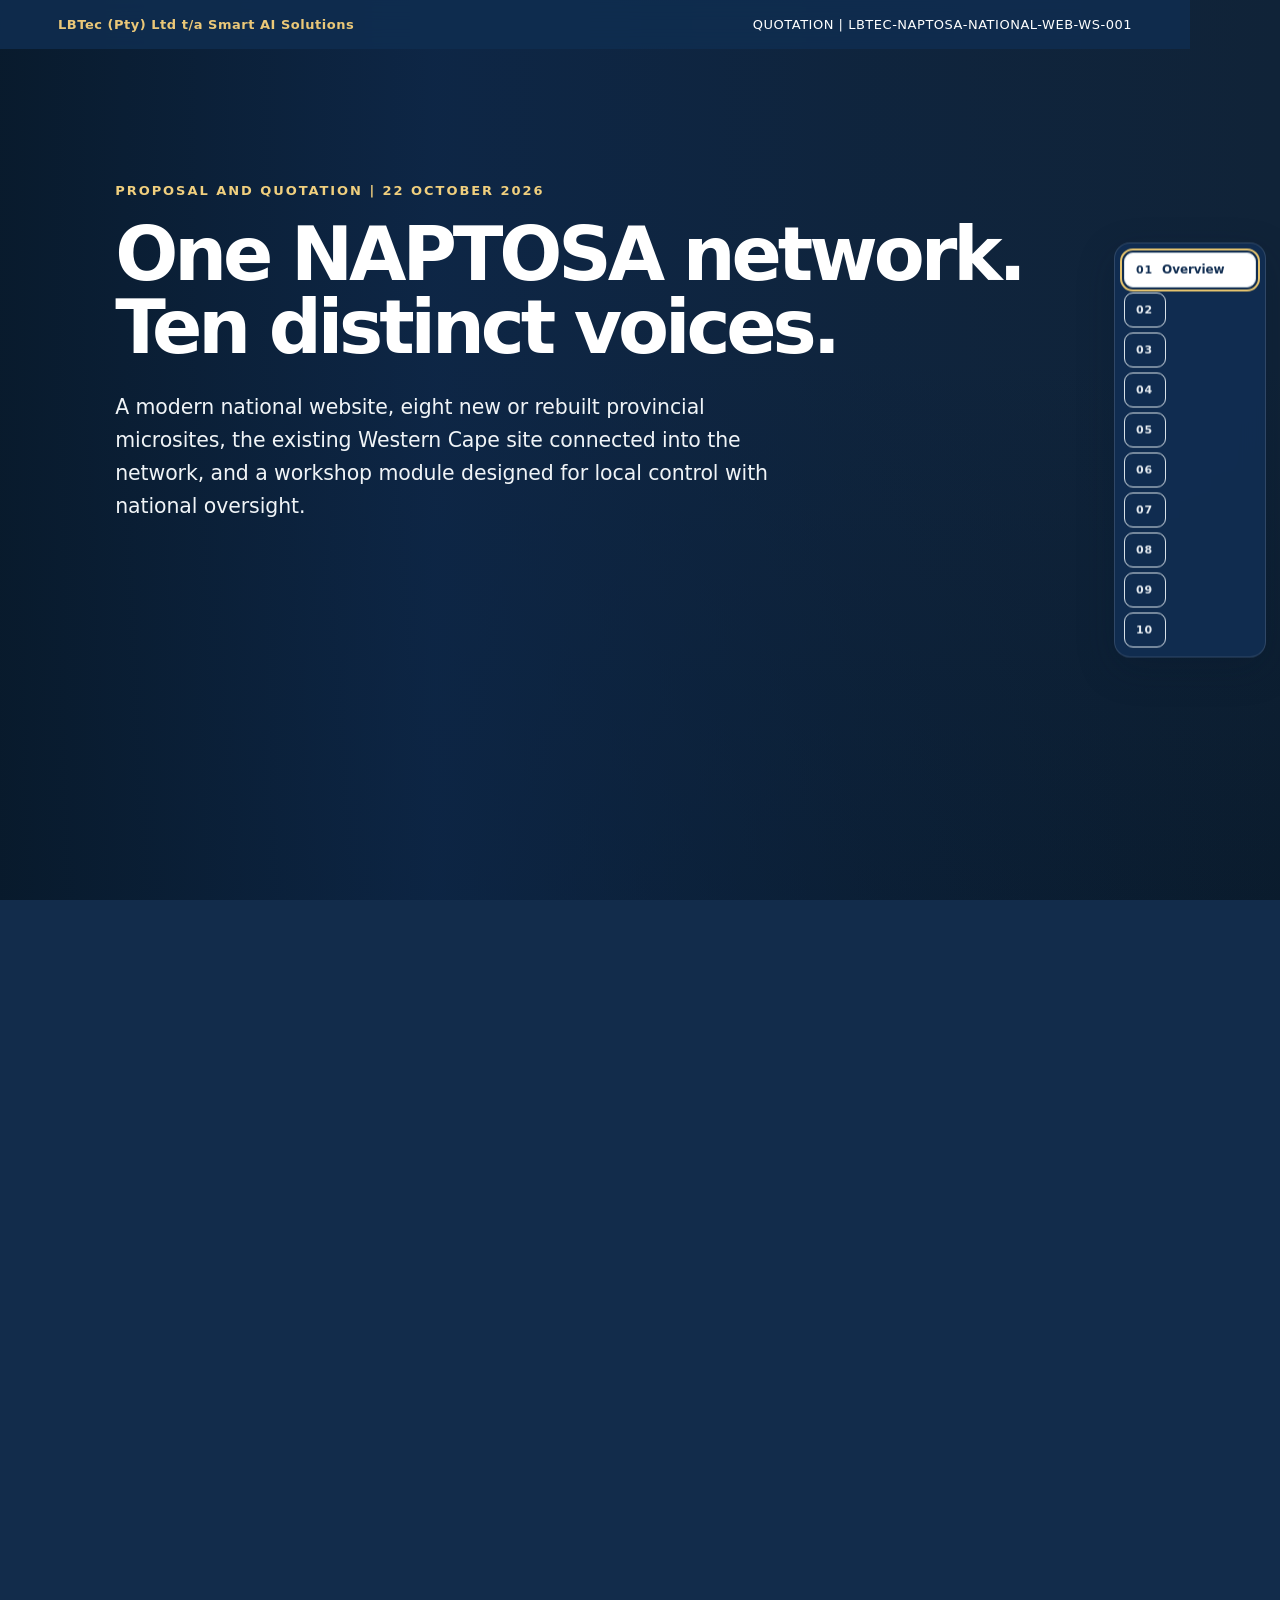
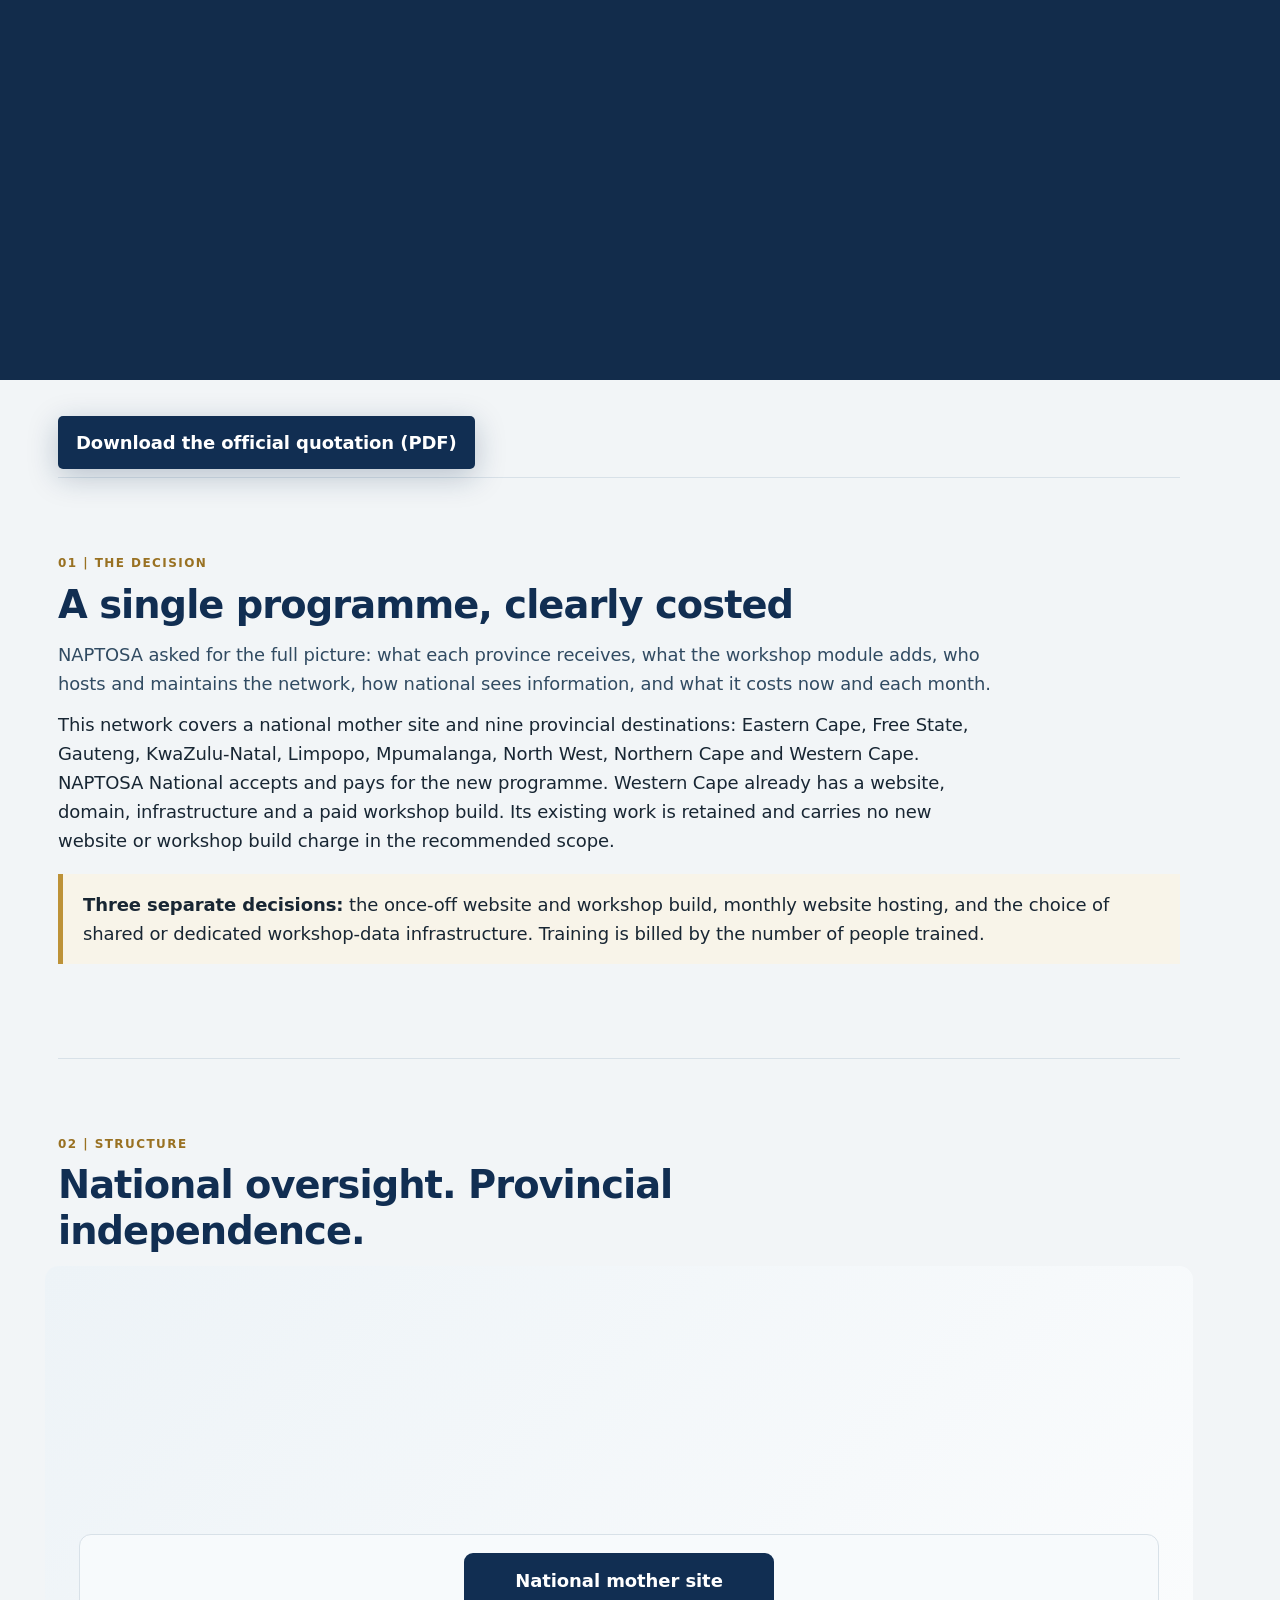
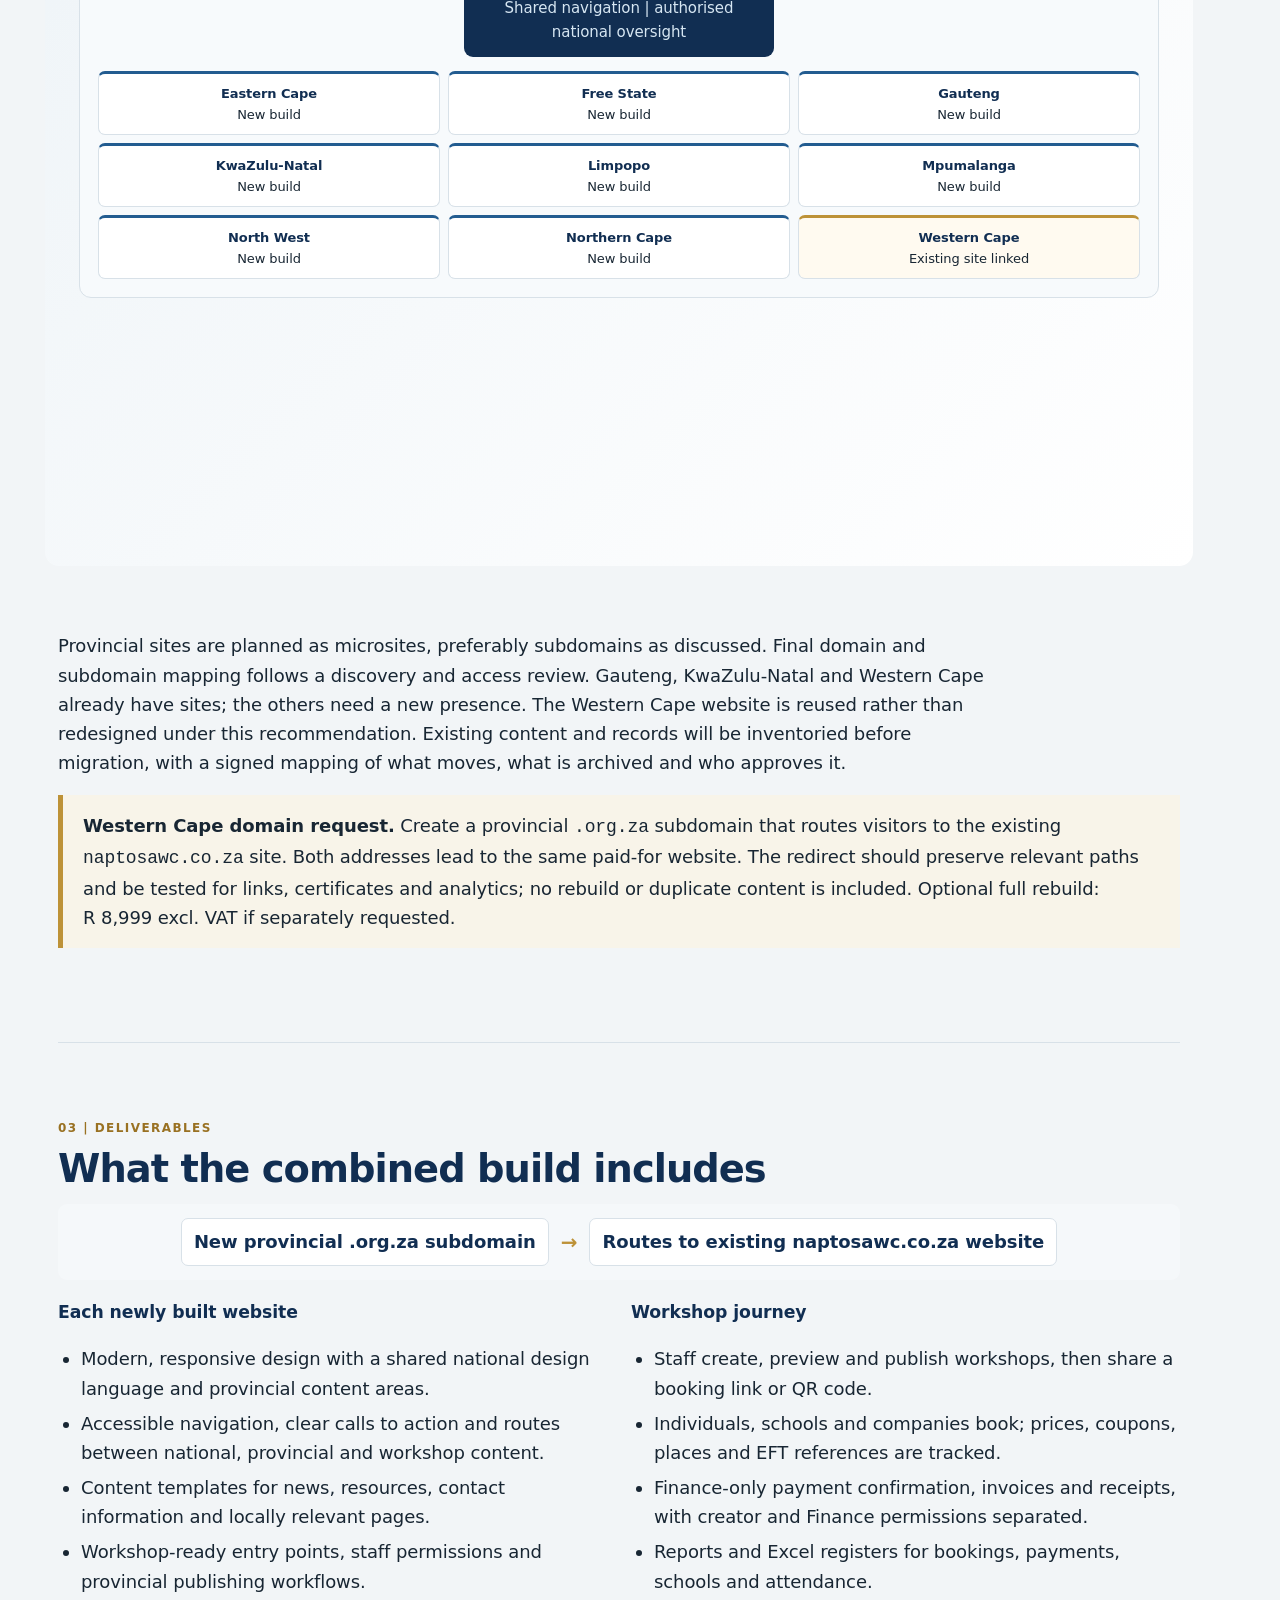
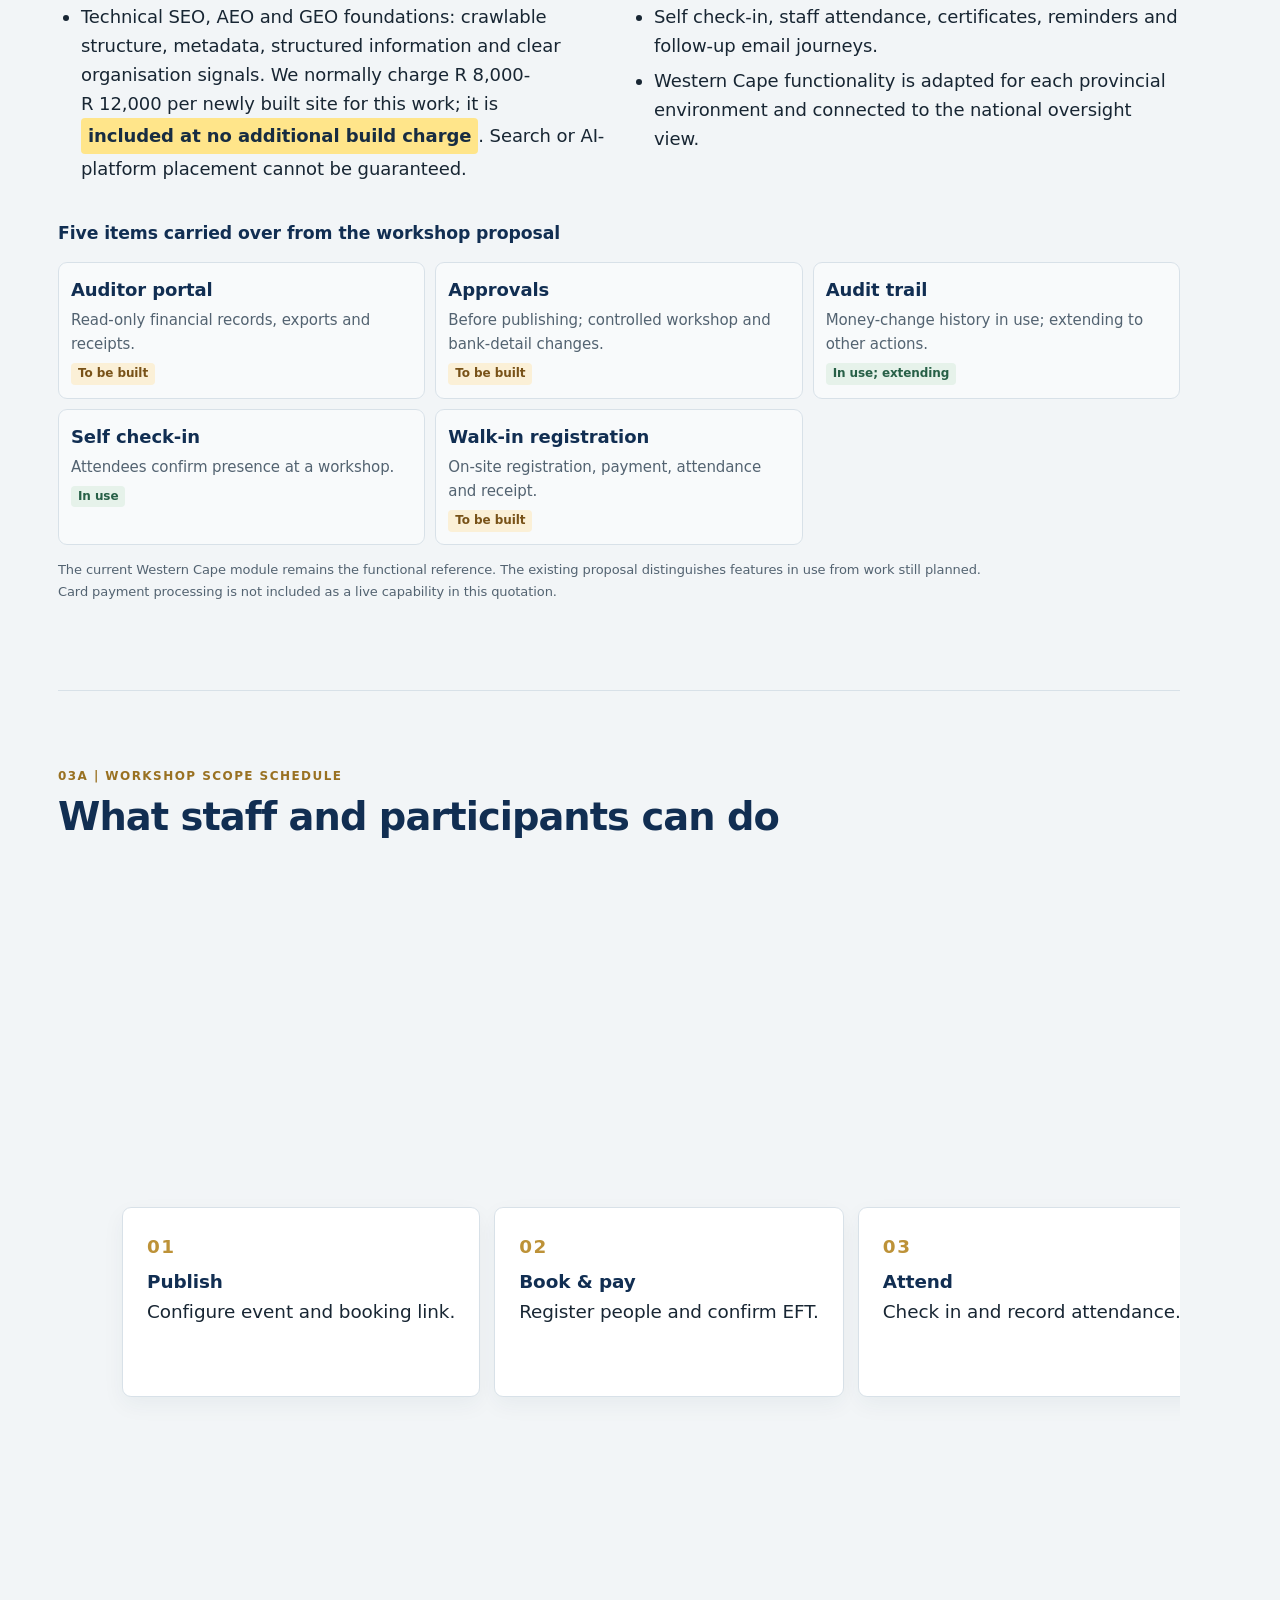
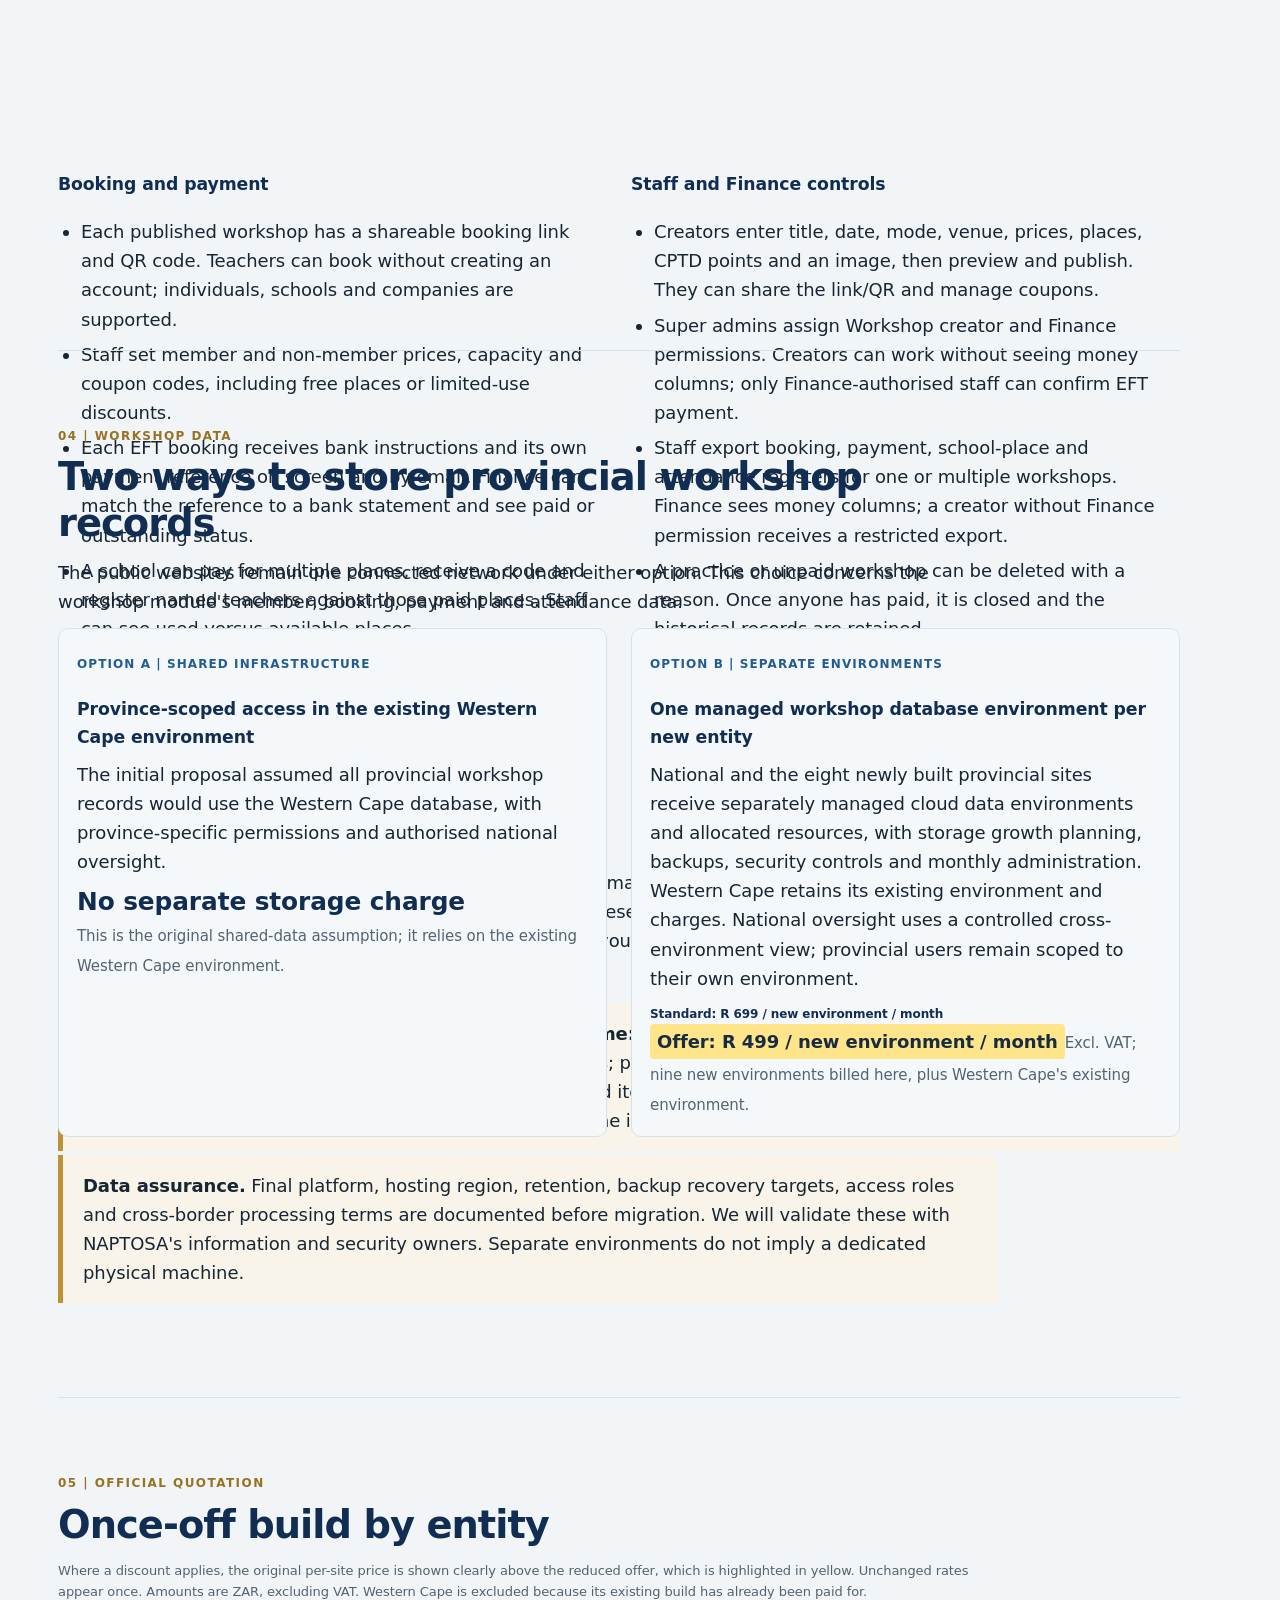
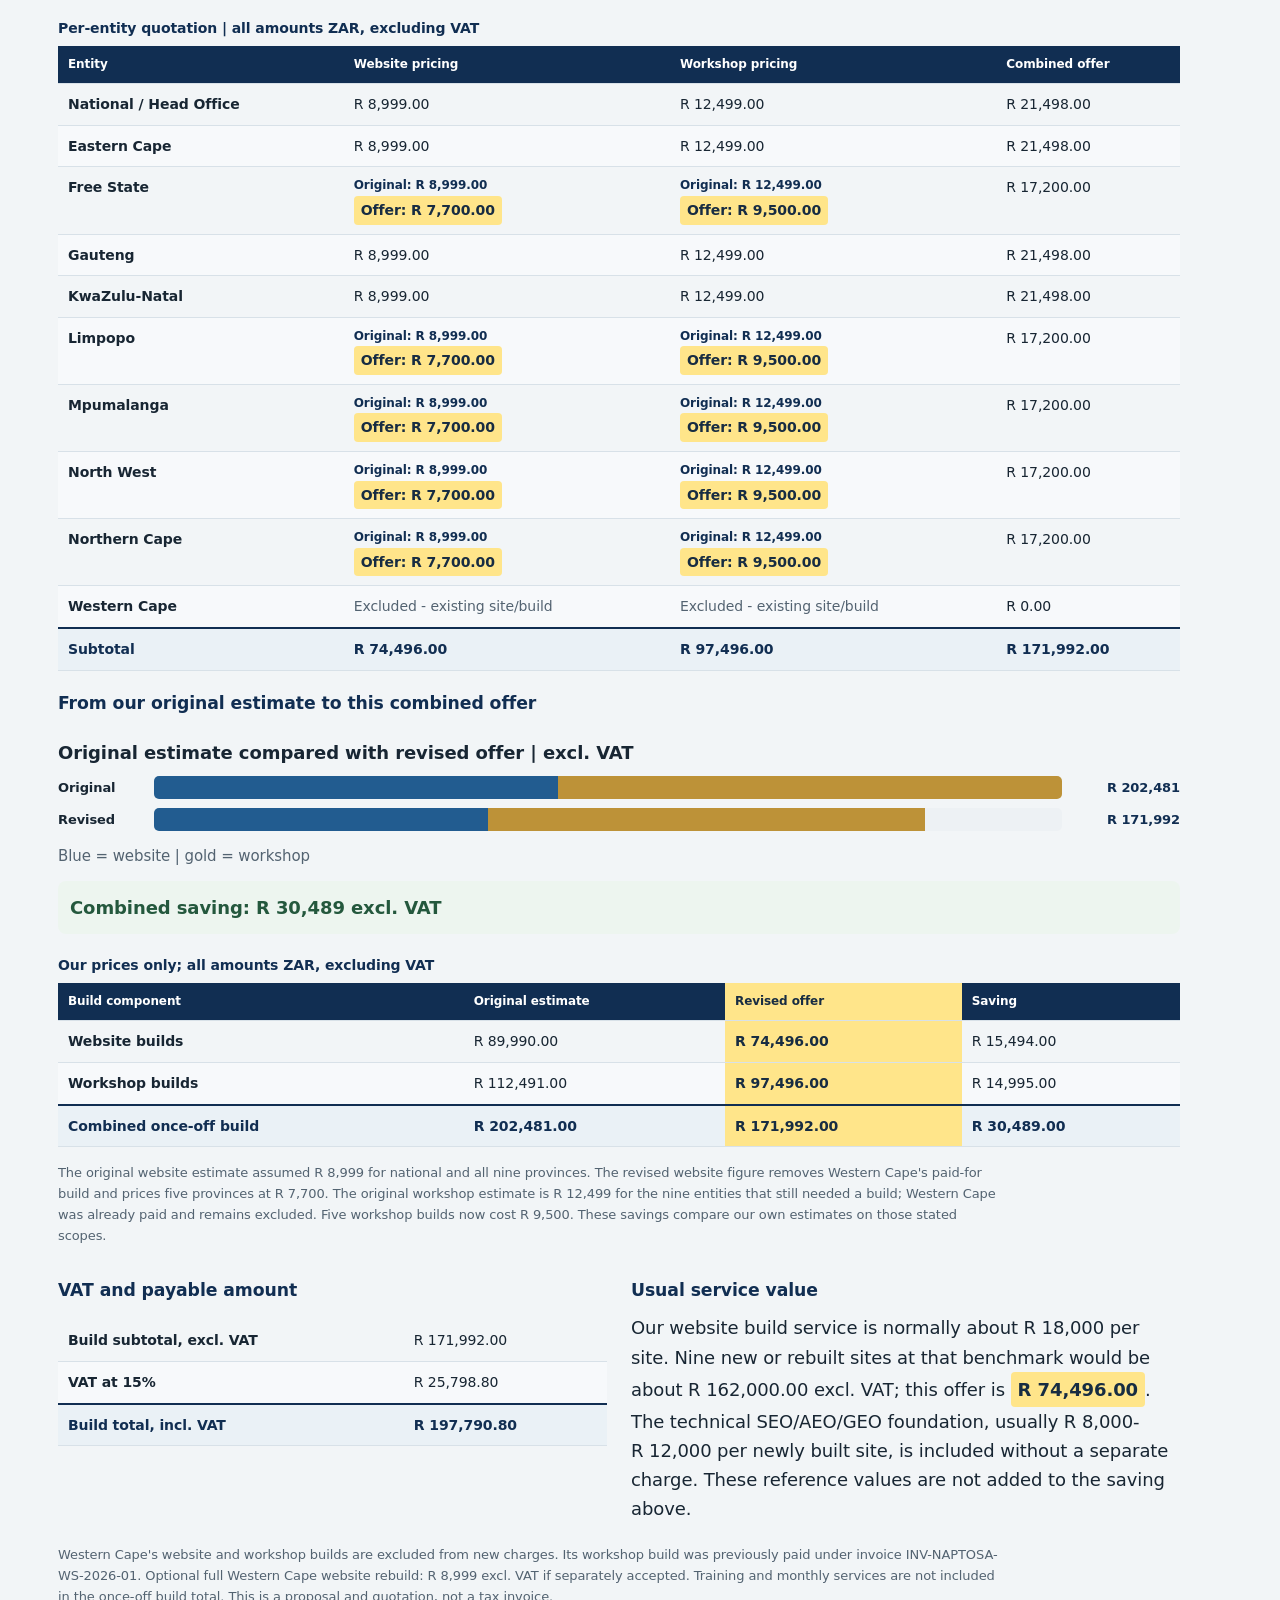
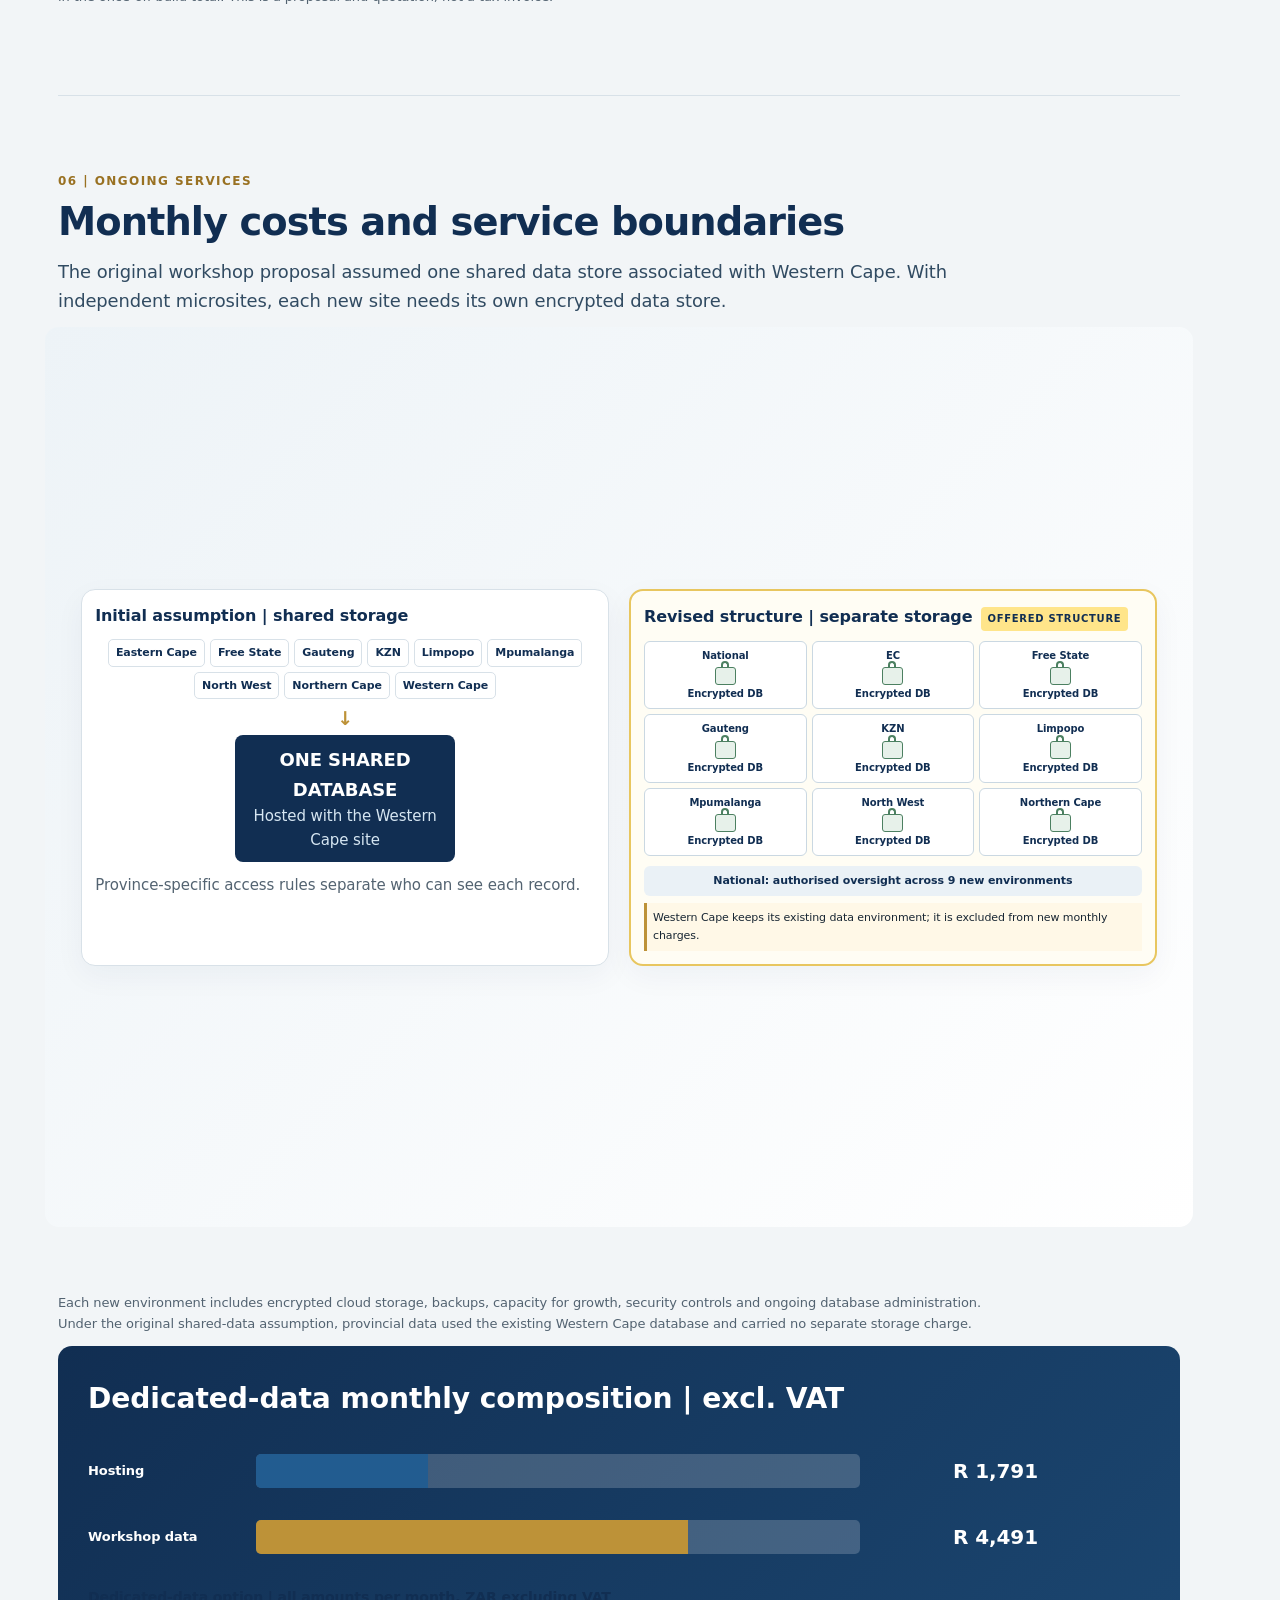
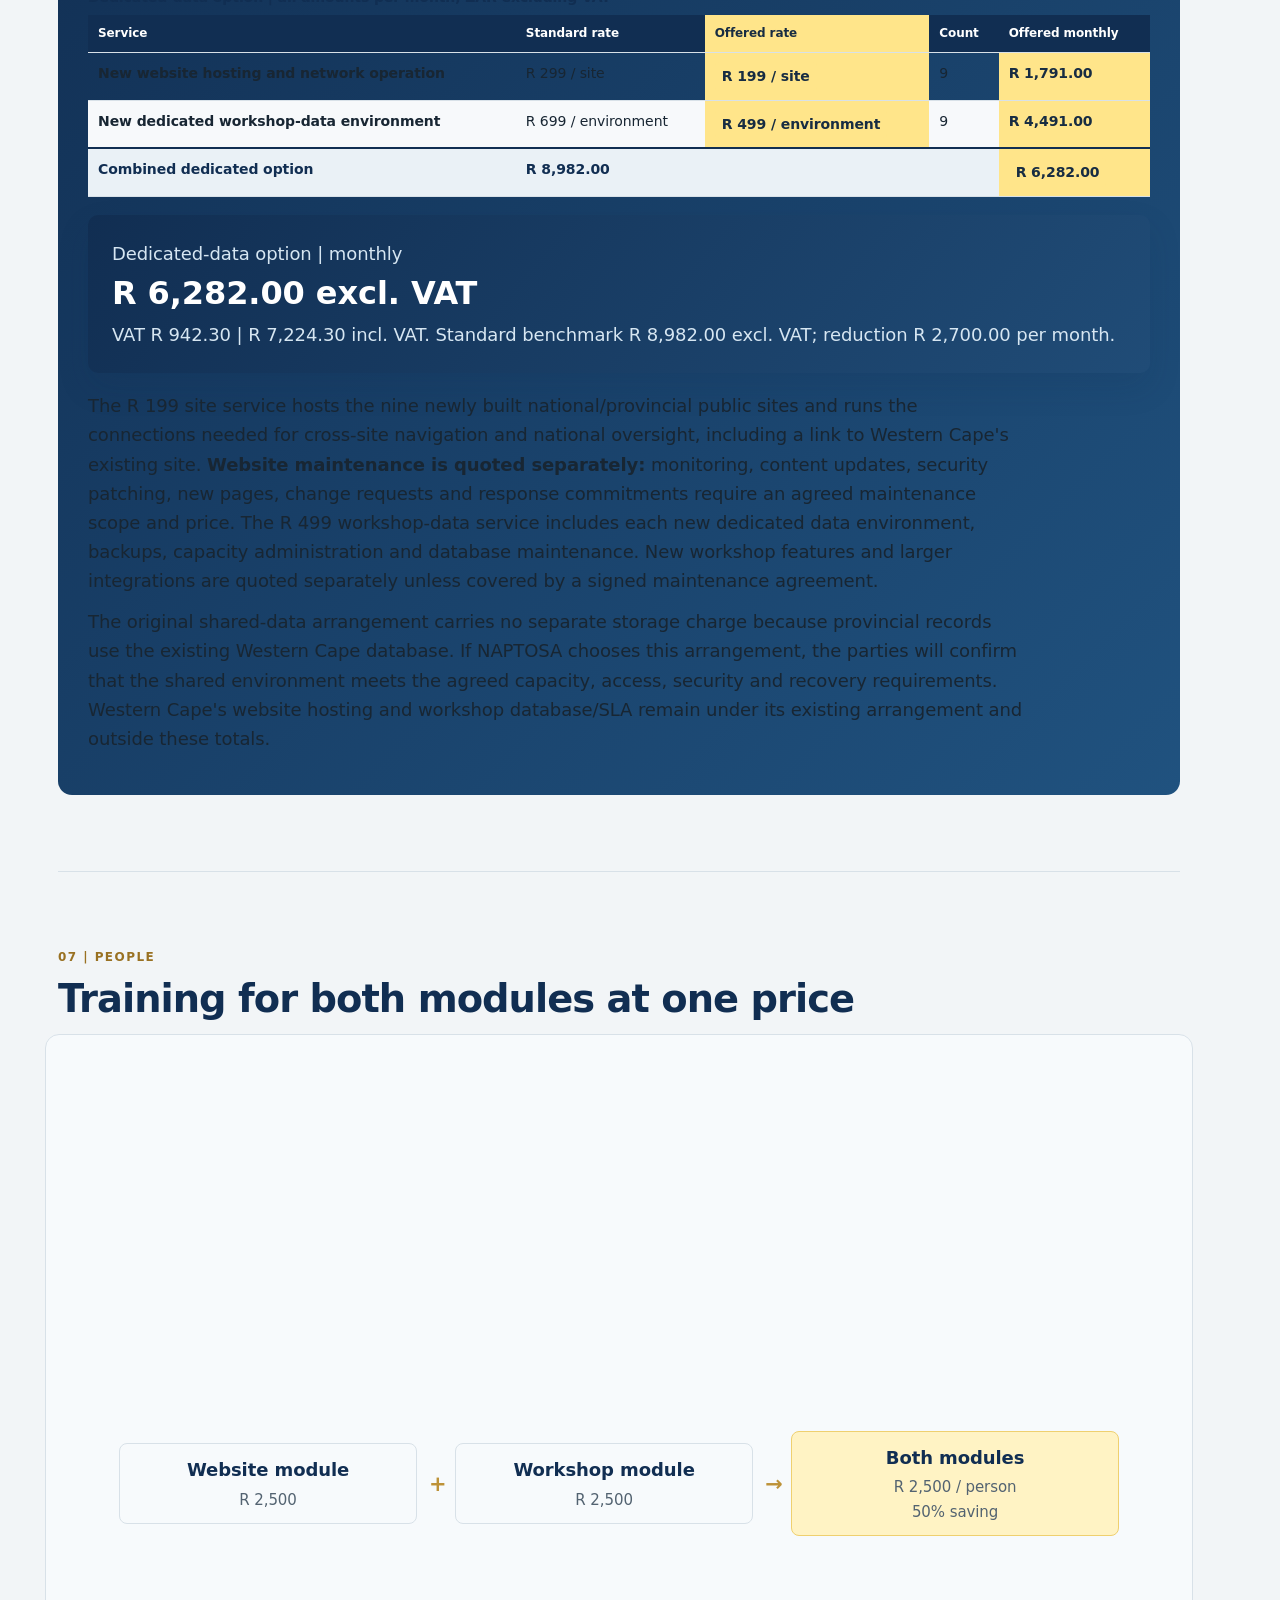
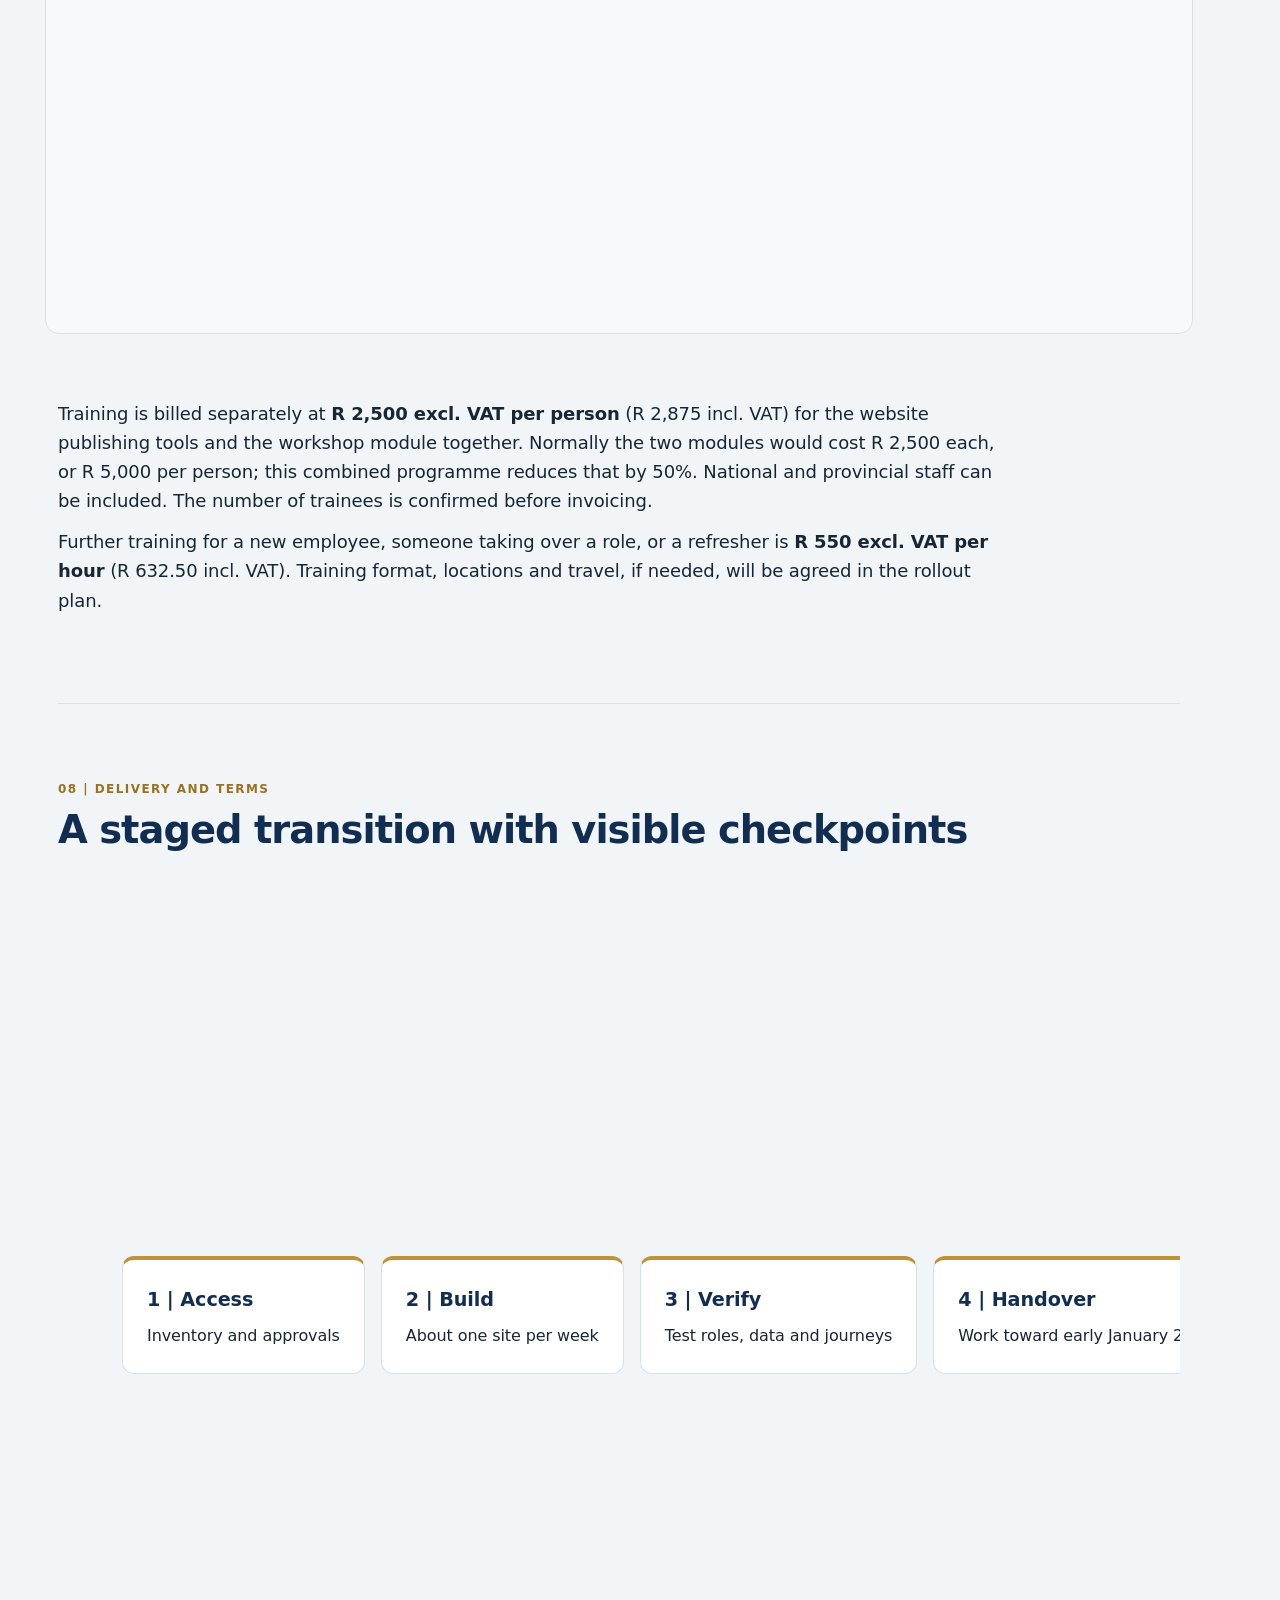
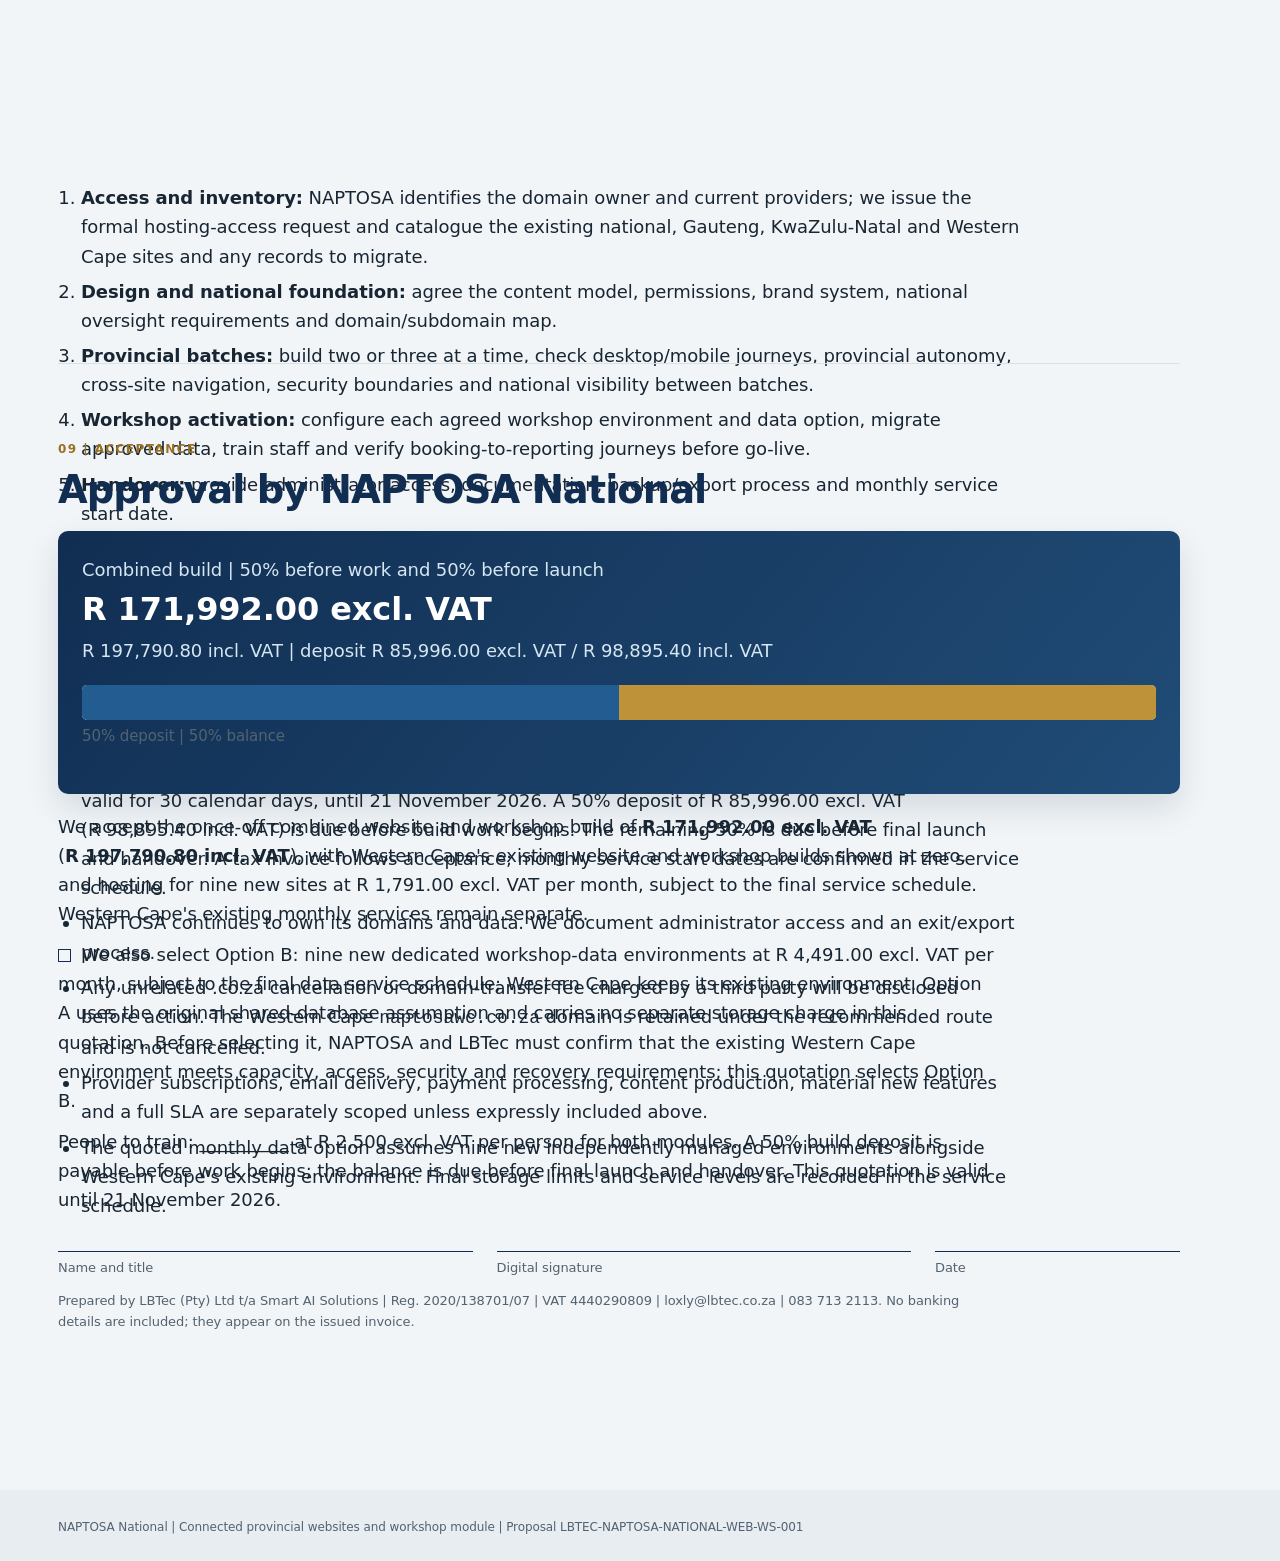
==== commit 891c8b72: "Fix proposal reading overlays and clarify shared data option" ====
--- a/scrollcraft/builds/naptosa-network/index.html
+++ b/scrollcraft/builds/naptosa-network/index.html
@@ -204,7 +204,7 @@
 <h3>Commercial and operational notes</h3><ul><li>NAPTOSA National is the contracting and paying entity. This quotation is issued 22 October 2026 and is valid for 30 calendar days, until 21 November 2026. A 50% deposit of R 85,996.00 excl. VAT (R 98,895.40 incl. VAT) is due before build work begins. The remaining 50% is due before final launch and handover. A tax invoice follows acceptance; monthly service start dates are confirmed in the service schedule.</li><li>NAPTOSA continues to own its domains and data. We document administrator access and an exit/export process.</li><li>Any unrelated .co.za cancellation or domain-transfer fee charged by a third party will be disclosed before action. The Western Cape <code>naptosawc.co.za</code> domain is retained under the recommended route and is not cancelled.</li><li>Provider subscriptions, email delivery, payment processing, content production, material new features and a full SLA are separately scoped unless expressly included above.</li><li>The quoted monthly data option assumes nine new independently managed environments alongside Western Cape's existing environment. Final storage limits and service levels are recorded in the service schedule.</li></ul></section>
 <section id="acceptance" data-sc-act="flow"><div class="section-no">09  |  Acceptance</div><h2>Approval by NAPTOSA National</h2><div class="quote-box"><span>Combined build  |  50% before work and 50% before launch</span><strong>R 171,992.00 excl. VAT</strong><span>R 197,790.80 incl. VAT  |  deposit R 85,996.00 excl. VAT / R 98,895.40 incl. VAT</span><div class="payment-split"><div class="bar"><span class="web" style="width:50%"></span><span class="workshop" style="width:50%"></span></div><small>50% deposit  |  50% balance</small></div></div>
 <p>We accept the once-off combined website and workshop build of <b>R 171,992.00 excl. VAT</b> (<b>R 197,790.80 incl. VAT</b>), with Western Cape's existing website and workshop builds shown at zero, and hosting for nine new sites at R 1,791.00 excl. VAT per month, subject to the final service schedule. Western Cape's existing monthly services remain separate.</p>
-<p><span class="tickbox" aria-hidden="true"></span> We also select Option B: nine new dedicated workshop-data environments at R 4,491.00 excl. VAT per month, subject to the final data service schedule; Western Cape keeps its existing environment. Option A, the shared infrastructure approach, has no agreed price and requires a separate written quotation and approval; it is not selected by signing this page.</p>
+<p><span class="tickbox" aria-hidden="true"></span> We also select Option B: nine new dedicated workshop-data environments at R 4,491.00 excl. VAT per month, subject to the final data service schedule; Western Cape keeps its existing environment. Option A uses the original shared-database assumption and carries no separate storage charge in this quotation. Before selecting it, NAPTOSA and LBTec must confirm that the existing Western Cape environment meets capacity, access, security and recovery requirements; this quotation selects Option B.</p>
 <p>People to train: __________ at R 2,500 excl. VAT per person for both modules. A 50% build deposit is payable before work begins; the balance is due before final launch and handover. This quotation is valid until 21 November 2026.</p>
 <div class="signature"><div>Name and title</div><div>Digital signature</div><div>Date</div></div>
 <p class="price-note">Prepared by LBTec (Pty) Ltd t/a Smart AI Solutions  |  Reg. 2020/138701/07  |  VAT 4440290809  |  loxly@lbtec.co.za  |  083 713 2113. No banking details are included; they appear on the issued invoice.</p></section>
--- a/scrollcraft/builds/naptosa-network/proposal.css
+++ b/scrollcraft/builds/naptosa-network/proposal.css
@@ -1,5 +1,5 @@
 :root{--navy:#112e52;--blue:#225c90;--gold:#bd9238;--cream:#f8f4e9;--ink:#182633;--muted:#536371;--line:#d8e1e8;--sc-canvas:#f6f8fa;--sc-surface:#fff;--sc-ink:#182633;--sc-ink-soft:#526273;--sc-accent:#e7bd58;--sc-accent-ink:#162b42;--sc-maxw:1200px;--sc-gutter:clamp(20px,5vw,58px);--sc-section:clamp(46px,7vw,90px)}html{overflow-x:clip}
-html{scroll-behavior:smooth;scroll-padding-top:30px}body{background:#f2f5f7;color:var(--ink)}.proposal{max-width:none;margin:0;box-shadow:none;background:transparent}.topbar{position:absolute;z-index:5;top:0;left:0;right:90px;background:#102e50dd;backdrop-filter:blur(10px);padding:14px clamp(20px,5vw,58px)}.cover{position:relative;isolation:isolate;overflow:visible;height:auto;min-height:0;padding:0;background:#122c4b;color:white;border:0}.cover .sc-stage{background:#102338}.cover .sc-stage__poster,.cover video[data-sc-scrub]{object-fit:cover;object-position:center}.cover .sc-scrim{z-index:1;background:linear-gradient(90deg,#081a2ceb 0%,#0d2749ca 34%,#0d274950 67%,transparent 100%),linear-gradient(0deg,#091a2bd6,transparent 60%)}.hero-copy{position:absolute;z-index:3;inset:clamp(90px,14vh,150px) max(130px,calc((100vw - 1200px)/2)) 44px clamp(24px,9vw,140px);max-width:1110px;display:flex;flex-direction:column;align-items:flex-start;justify-content:center;color:#fff}.hero-copy .eyebrow{color:#f0cf7e}.hero-copy h1{max-width:760px;font-size:clamp(2.7rem,7vw,6rem);color:white;letter-spacing:-.055em;line-height:.98;margin:18px 0}.hero-copy .lead{max-width:680px;color:#f0f4f7;font-size:clamp(1.05rem,1.6vw,1.35rem)}.cover .grid{max-width:900px;width:100%;grid-template-columns:repeat(3,minmax(0,1fr));gap:10px;margin:20px 0 10px}.cover .card{padding:14px;background:#ffffffed;border-color:#ffffff40;border-radius:10px;color:var(--ink);box-shadow:0 10px 34px #06172b35}.cover .card strong{font-size:clamp(1.25rem,2vw,1.8rem)}.cover .network-map{display:none}.cover-meta{margin-top:12px;max-width:900px;color:#fff;border-color:#ffffff45}.cover-meta span{color:#e5c878}.hero-copy .download{background:#ffe58a;color:#172c42;margin-top:8px}.content{max-width:1280px;margin:0 auto;padding:20px max(100px,calc((100vw - 1110px)/2)) 70px clamp(20px,5vw,58px)}.content>section{position:relative;padding:clamp(40px,6vw,76px) 0;border-top:1px solid var(--line);scroll-margin-top:30px}.content>section:first-child{border-top:0}.content h2{font-size:clamp(1.8rem,3vw,2.6rem);max-width:920px}.lede{max-width:880px}.content p,.content li{max-width:940px}.content .download{position:fixed;z-index:20;right:26px;bottom:20px;margin:0;box-shadow:0 8px 30px #112e5240}.chapter-nav{position:fixed;z-index:30;right:14px;top:50%;transform:translateY(-50%);display:flex;flex-direction:column;gap:5px;padding:9px;background:#112e52f2;border:1px solid #ffffff22;border-radius:16px;box-shadow:0 12px 36px #09182a40;backdrop-filter:blur(12px)}.chapter-nav a{display:flex;align-items:center;justify-content:flex-start;gap:9px;width:42px;height:35px;padding:0 11px;color:#e8edf2;text-decoration:none;border-radius:9px;overflow:hidden;transition:width .2s ease,background .2s ease}.chapter-nav a:hover,.chapter-nav a:focus-visible,.chapter-nav a[aria-current]{width:132px;background:#fff;color:var(--navy);outline:2px solid #e5c36e;outline-offset:2px}.chapter-nav span{font-size:11px;font-weight:900;letter-spacing:.08em}.chapter-nav i{font-size:12px;font-style:normal;font-weight:750;white-space:nowrap}.chapter-nav a:not(:hover):not(:focus-visible):not([aria-current]) i{display:none}.content>section[data-sc-act="pan"] .journey{min-width:720px;grid-template-columns:repeat(4,minmax(175px,1fr));gap:14px}.content>section[data-sc-act="pan"] .journey article{min-height:130px;background:#fff;box-shadow:0 8px 22px #1935500d}.content>section[data-sc-act="pin"]{background:linear-gradient(135deg,#fff,#f5f8fa);border-radius:18px;padding-inline:clamp(20px,3vw,42px);margin:30px 0}.storage-model{background:white;border-radius:14px;box-shadow:0 10px 30px #1935500c}.storage-comparison{gap:20px}.storage-model h3{font-size:1rem}.storage-model:nth-child(2){border:2px solid #e8c65f;background:#fffdf4}.storage-model:nth-child(2)>h3:after{content:"OFFERED STRUCTURE";display:inline-block;margin-left:8px;padding:4px 7px;background:#ffe58a;border-radius:4px;font-size:10px;letter-spacing:.07em}.rate-highlight,.offer-column,.revised-column{background:#ffe58a!important;color:#172c42!important}.quote-box{background:linear-gradient(130deg,#112e52,#204c77);box-shadow:0 14px 32px #112e5222}.section-no{color:#997122}.chapter-nav a:focus-visible,.download:focus-visible{outline:3px solid #dfb74f;outline-offset:3px}.footer{max-width:none;padding:28px clamp(20px,5vw,58px);background:#e7edf1}.sc-ready [data-sc-in]{transition:opacity .7s ease,transform .7s ease}
+html{scroll-behavior:smooth;scroll-padding-top:30px}body{background:#f2f5f7;color:var(--ink)}.proposal{max-width:none;margin:0;box-shadow:none;background:transparent}.topbar{position:absolute;z-index:5;top:0;left:0;right:90px;background:#102e50dd;backdrop-filter:blur(10px);padding:14px clamp(20px,5vw,58px)}.cover{position:relative;isolation:isolate;overflow:visible;height:auto;min-height:0;padding:0;background:#122c4b;color:white;border:0}.cover .sc-stage{background:#102338}.cover .sc-stage__poster,.cover video[data-sc-scrub]{object-fit:cover;object-position:center}.cover .sc-scrim{z-index:1;background:linear-gradient(90deg,#081a2ceb 0%,#0d2749ca 34%,#0d274950 67%,transparent 100%),linear-gradient(0deg,#091a2bd6,transparent 60%)}.hero-copy{position:absolute;z-index:3;inset:clamp(90px,14vh,150px) max(130px,calc((100vw - 1200px)/2)) 44px clamp(24px,9vw,140px);max-width:1110px;display:flex;flex-direction:column;align-items:flex-start;justify-content:center;color:#fff}.hero-copy .eyebrow{color:#f0cf7e}.hero-copy h1{max-width:760px;font-size:clamp(2.7rem,7vw,6rem);color:white;letter-spacing:-.055em;line-height:.98;margin:18px 0}.hero-copy .lead{max-width:680px;color:#f0f4f7;font-size:clamp(1.05rem,1.6vw,1.35rem)}.cover .grid{max-width:900px;width:100%;grid-template-columns:repeat(3,minmax(0,1fr));gap:10px;margin:20px 0 10px}.cover .card{padding:14px;background:#ffffffed;border-color:#ffffff40;border-radius:10px;color:var(--ink);box-shadow:0 10px 34px #06172b35}.cover .card strong{font-size:clamp(1.25rem,2vw,1.8rem)}.cover .network-map{display:none}.cover-meta{margin-top:12px;max-width:900px;color:#fff;border-color:#ffffff45}.cover-meta span{color:#e5c878}.hero-copy .download{background:#ffe58a;color:#172c42;margin-top:8px}.content{max-width:1280px;margin:0 auto;padding:20px max(100px,calc((100vw - 1110px)/2)) 70px clamp(20px,5vw,58px)}.content>section{position:relative;padding:clamp(40px,6vw,76px) 0;border-top:1px solid var(--line);scroll-margin-top:30px}.content>section:first-child{border-top:0}.content h2{font-size:clamp(1.8rem,3vw,2.6rem);max-width:920px}.lede{max-width:880px}.content p,.content li{max-width:940px}.content .download{position:relative;z-index:1;display:inline-flex;margin:16px 0 8px;box-shadow:0 8px 30px #112e5240}.chapter-nav{position:fixed;z-index:30;right:14px;top:50%;transform:translateY(-50%);display:flex;flex-direction:column;gap:5px;padding:9px;background:#112e52f2;border:1px solid #ffffff22;border-radius:16px;box-shadow:0 12px 36px #09182a40;backdrop-filter:blur(12px)}.chapter-nav a{display:flex;align-items:center;justify-content:flex-start;gap:9px;width:42px;height:35px;padding:0 11px;color:#e8edf2;text-decoration:none;border-radius:9px;overflow:hidden;transition:width .2s ease,background .2s ease}.chapter-nav a:hover,.chapter-nav a:focus-visible,.chapter-nav a[aria-current]{width:132px;background:#fff;color:var(--navy);outline:2px solid #e5c36e;outline-offset:2px}.chapter-nav span{font-size:11px;font-weight:900;letter-spacing:.08em}.chapter-nav i{font-size:12px;font-style:normal;font-weight:750;white-space:nowrap}.chapter-nav a:not(:hover):not(:focus-visible):not([aria-current]) i{display:none}.content>section[data-sc-act="pan"] .journey{min-width:720px;grid-template-columns:repeat(4,minmax(175px,1fr));gap:14px}.content>section[data-sc-act="pan"] .journey article{min-height:130px;background:#fff;box-shadow:0 8px 22px #1935500d}.content>section[data-sc-act="pin"]{background:linear-gradient(135deg,#fff,#f5f8fa);border-radius:18px;padding-inline:clamp(20px,3vw,42px);margin:30px 0}.storage-model{background:white;border-radius:14px;box-shadow:0 10px 30px #1935500c}.storage-comparison{gap:20px}.storage-model h3{font-size:1rem}.storage-model:nth-child(2){border:2px solid #e8c65f;background:#fffdf4}.storage-model:nth-child(2)>h3:after{content:"OFFERED STRUCTURE";display:inline-block;margin-left:8px;padding:4px 7px;background:#ffe58a;border-radius:4px;font-size:10px;letter-spacing:.07em}.rate-highlight,.offer-column,.revised-column{background:#ffe58a!important;color:#172c42!important}.quote-box{background:linear-gradient(130deg,#112e52,#204c77);box-shadow:0 14px 32px #112e5222}.section-no{color:#997122}.chapter-nav a:focus-visible,.download:focus-visible{outline:3px solid #dfb74f;outline-offset:3px}.footer{max-width:none;padding:28px clamp(20px,5vw,58px);background:#e7edf1}.sc-ready [data-sc-in]{transition:opacity .7s ease,transform .7s ease}
 @media(max-width:760px){.topbar{right:0;padding:11px 16px;font-size:10px}.topbar span{font-size:9px}.hero-copy{inset:82px 58px 24px 20px;justify-content:flex-start;padding-top:7vh}.hero-copy h1{font-size:clamp(2.4rem,11vw,4rem)}.hero-copy .lead{font-size:1rem}.cover .grid{grid-template-columns:1fr;gap:7px;margin:10px 0}.cover .card{padding:9px 12px;display:grid;grid-template-columns:1fr auto;gap:5px 12px}.cover .card .label{grid-column:1/-1}.cover .card strong{grid-column:1;grid-row:2;margin:0}.cover .card span:last-child{grid-column:2;grid-row:2;align-self:center;font-size:11px}.cover-meta{display:none}.chapter-nav{right:5px;gap:3px;padding:6px;border-radius:12px}.chapter-nav a{width:34px;height:34px;padding:0 9px}.chapter-nav a:hover,.chapter-nav a:focus-visible,.chapter-nav a[aria-current]{width:40px}.chapter-nav a i{display:none!important}.content{padding:16px 55px 100px 18px}.content>section[data-sc-act="pin"]{padding:32px 18px;margin:22px 0}.content>section[data-sc-act="pan"]{overflow:hidden}.content>section[data-sc-act="pan"] .journey{min-width:0;grid-template-columns:1fr 1fr}.content .download{right:57px;bottom:12px;padding:10px 12px;font-size:12px}.storage-comparison{grid-template-columns:1fr}.dedicated-cell{font-size:9px}.training-visual{grid-template-columns:1fr 26px 1fr 26px 1.1fr}.training-visual div{font-size:11px}.training-visual .arrow{transform:none}.timeline{grid-template-columns:1fr 1fr}.footer{padding-right:55px}table{font-size:12px}}
 @media(max-width:420px){.hero-copy{padding-top:5vh}.hero-copy .eyebrow{font-size:10px}.hero-copy h1{font-size:2.45rem}.hero-copy .lead{font-size:.9rem;line-height:1.4}.cover .card span:last-child{font-size:10px}.cover .grid{margin:7px 0}.cover .card strong{font-size:1.2rem}.training-visual{grid-template-columns:1fr}.training-visual .arrow{transform:rotate(90deg)}.content .download{right:52px;left:10px;text-align:center}.barrow{grid-template-columns:66px 1fr 78px}.chapter-nav a{width:31px;padding:0 8px}}
 @media(prefers-reduced-motion:reduce){html{scroll-behavior:auto}.chapter-nav a{transition:none}.cover video[data-sc-scrub]{display:none!important}.cover .sc-stage__poster{opacity:1!important}}
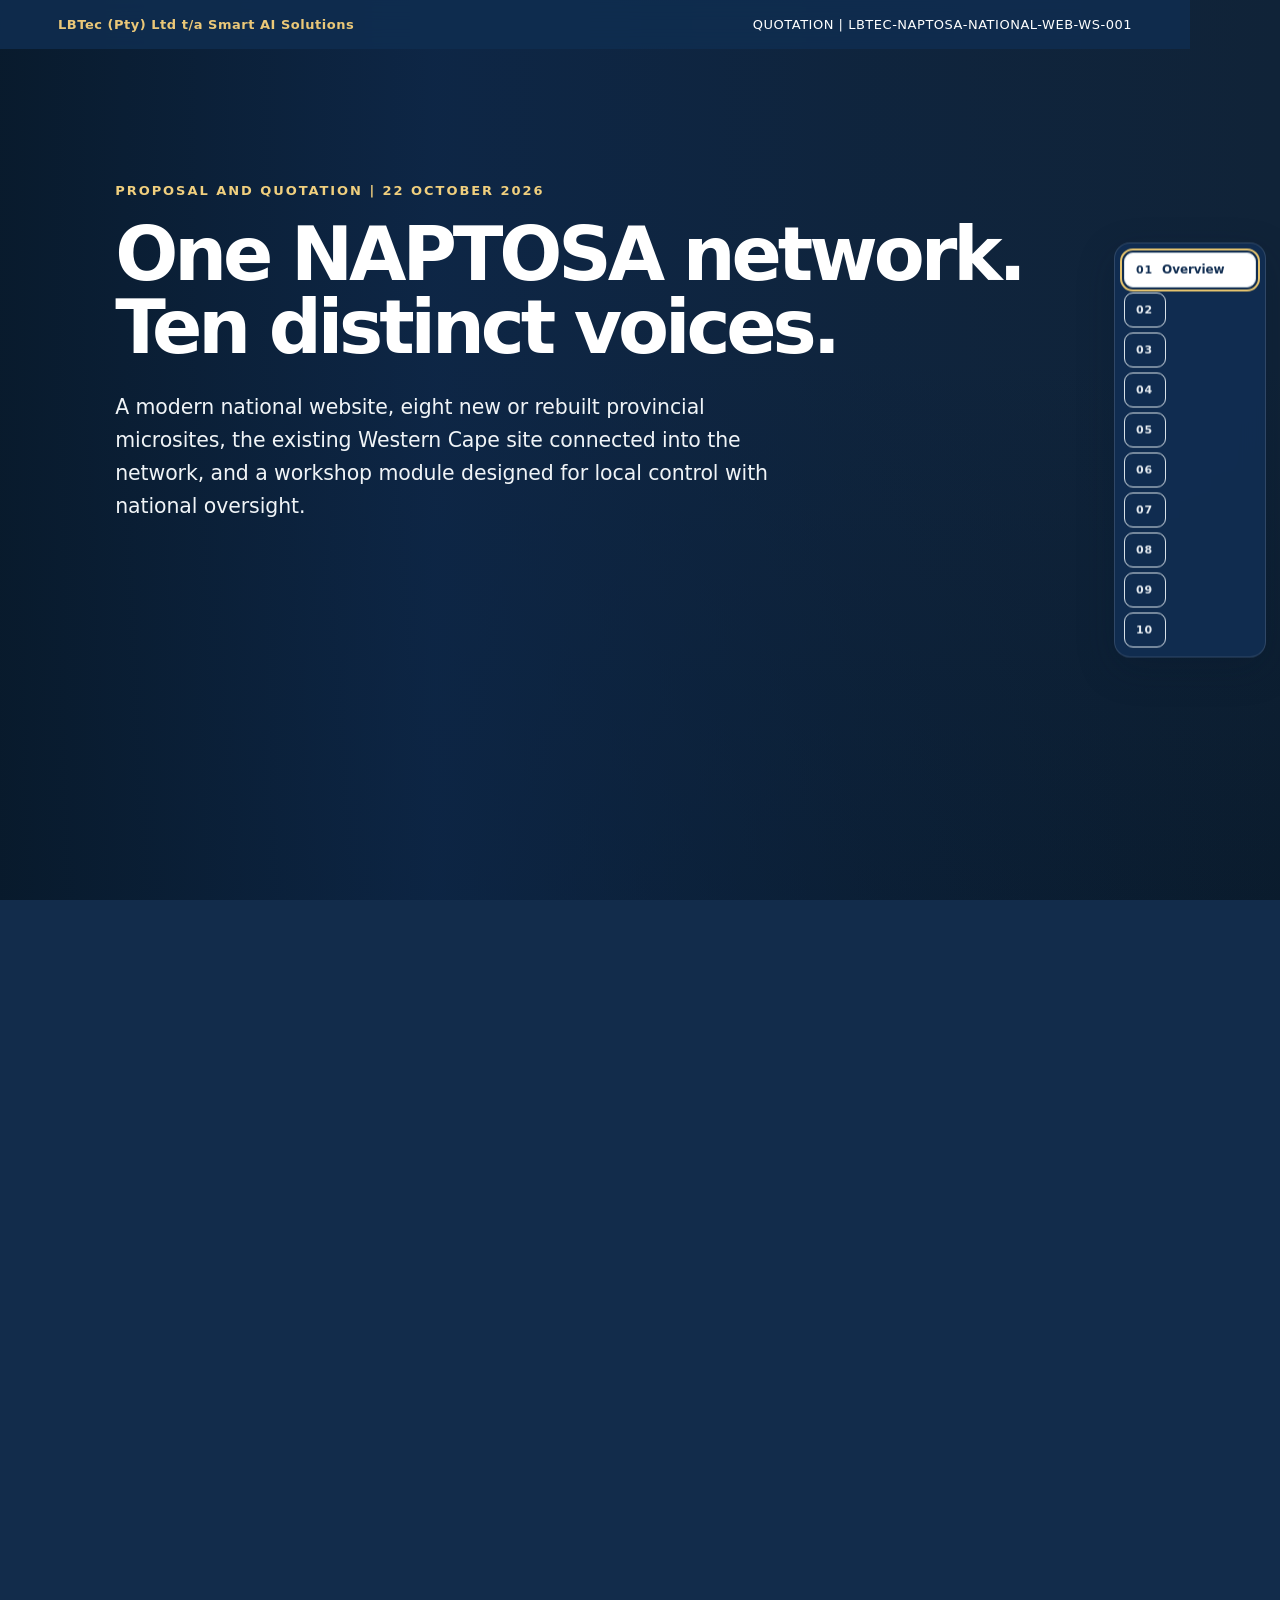
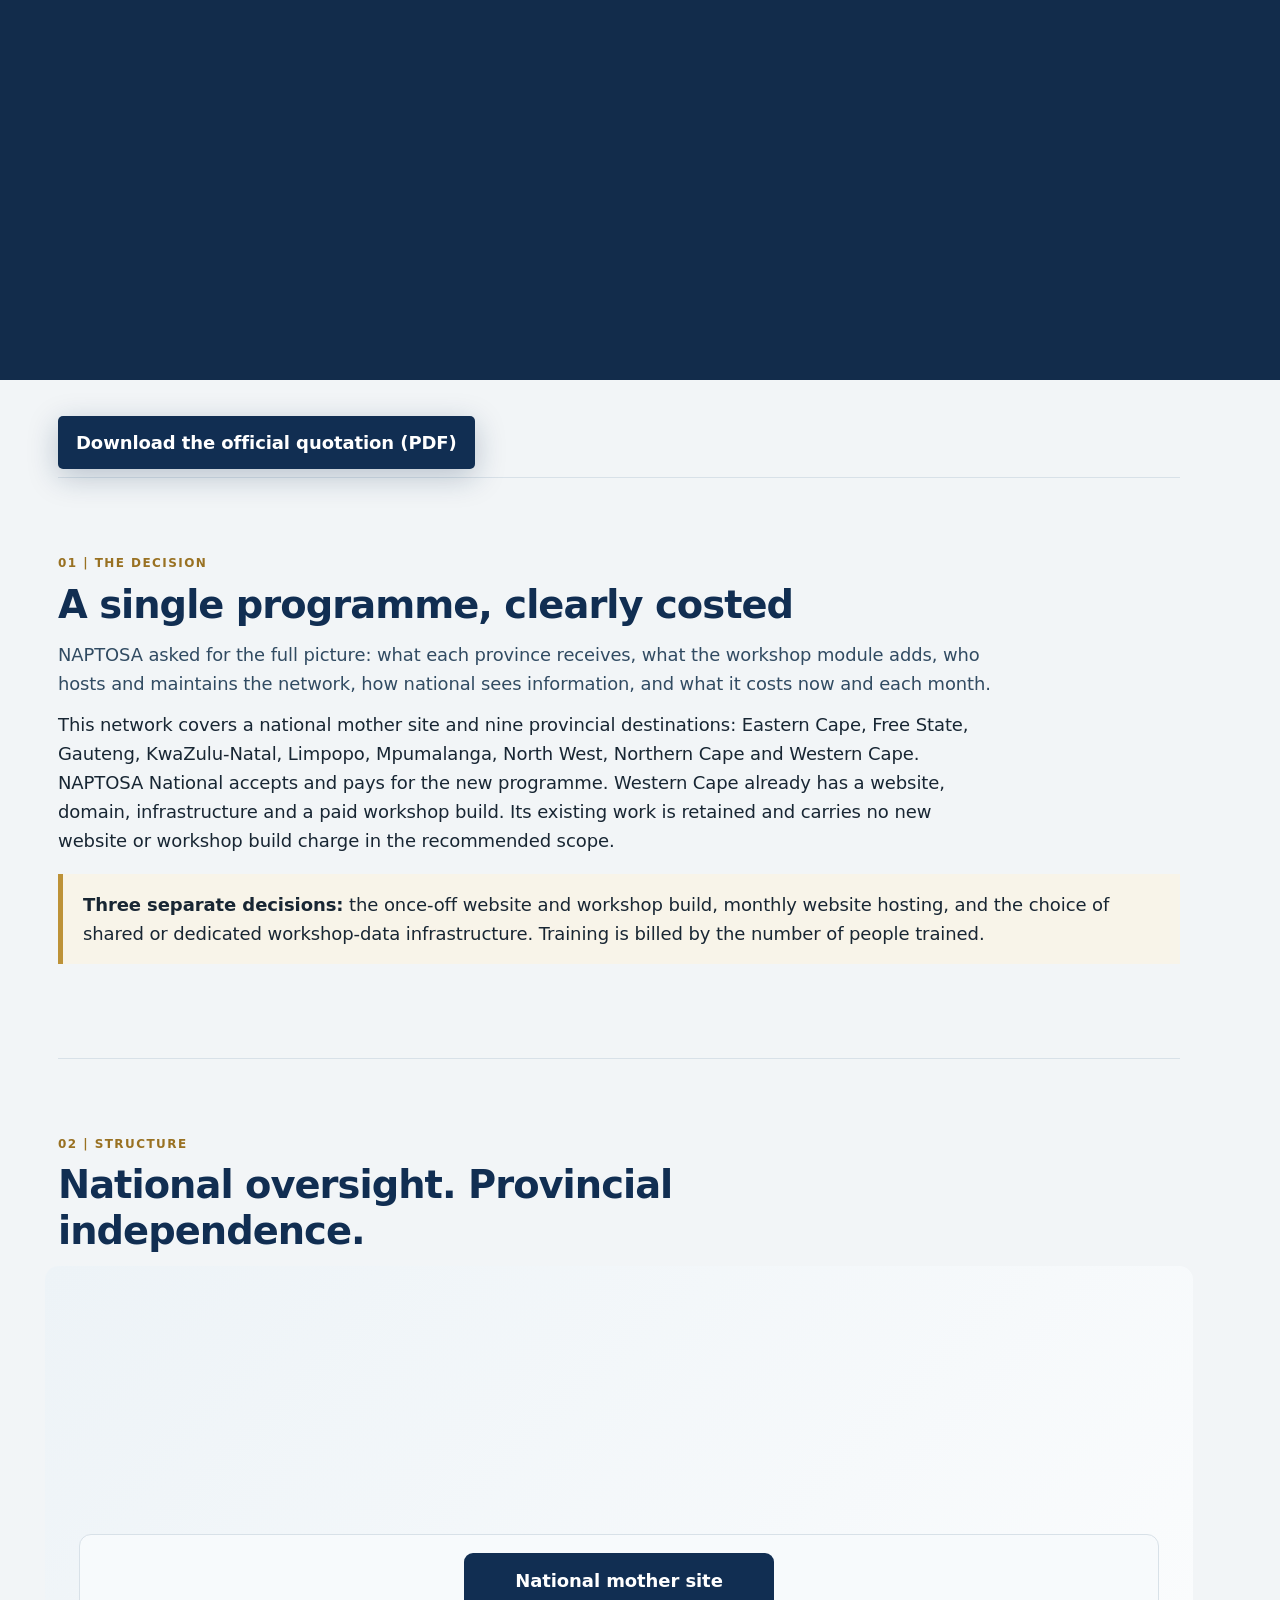
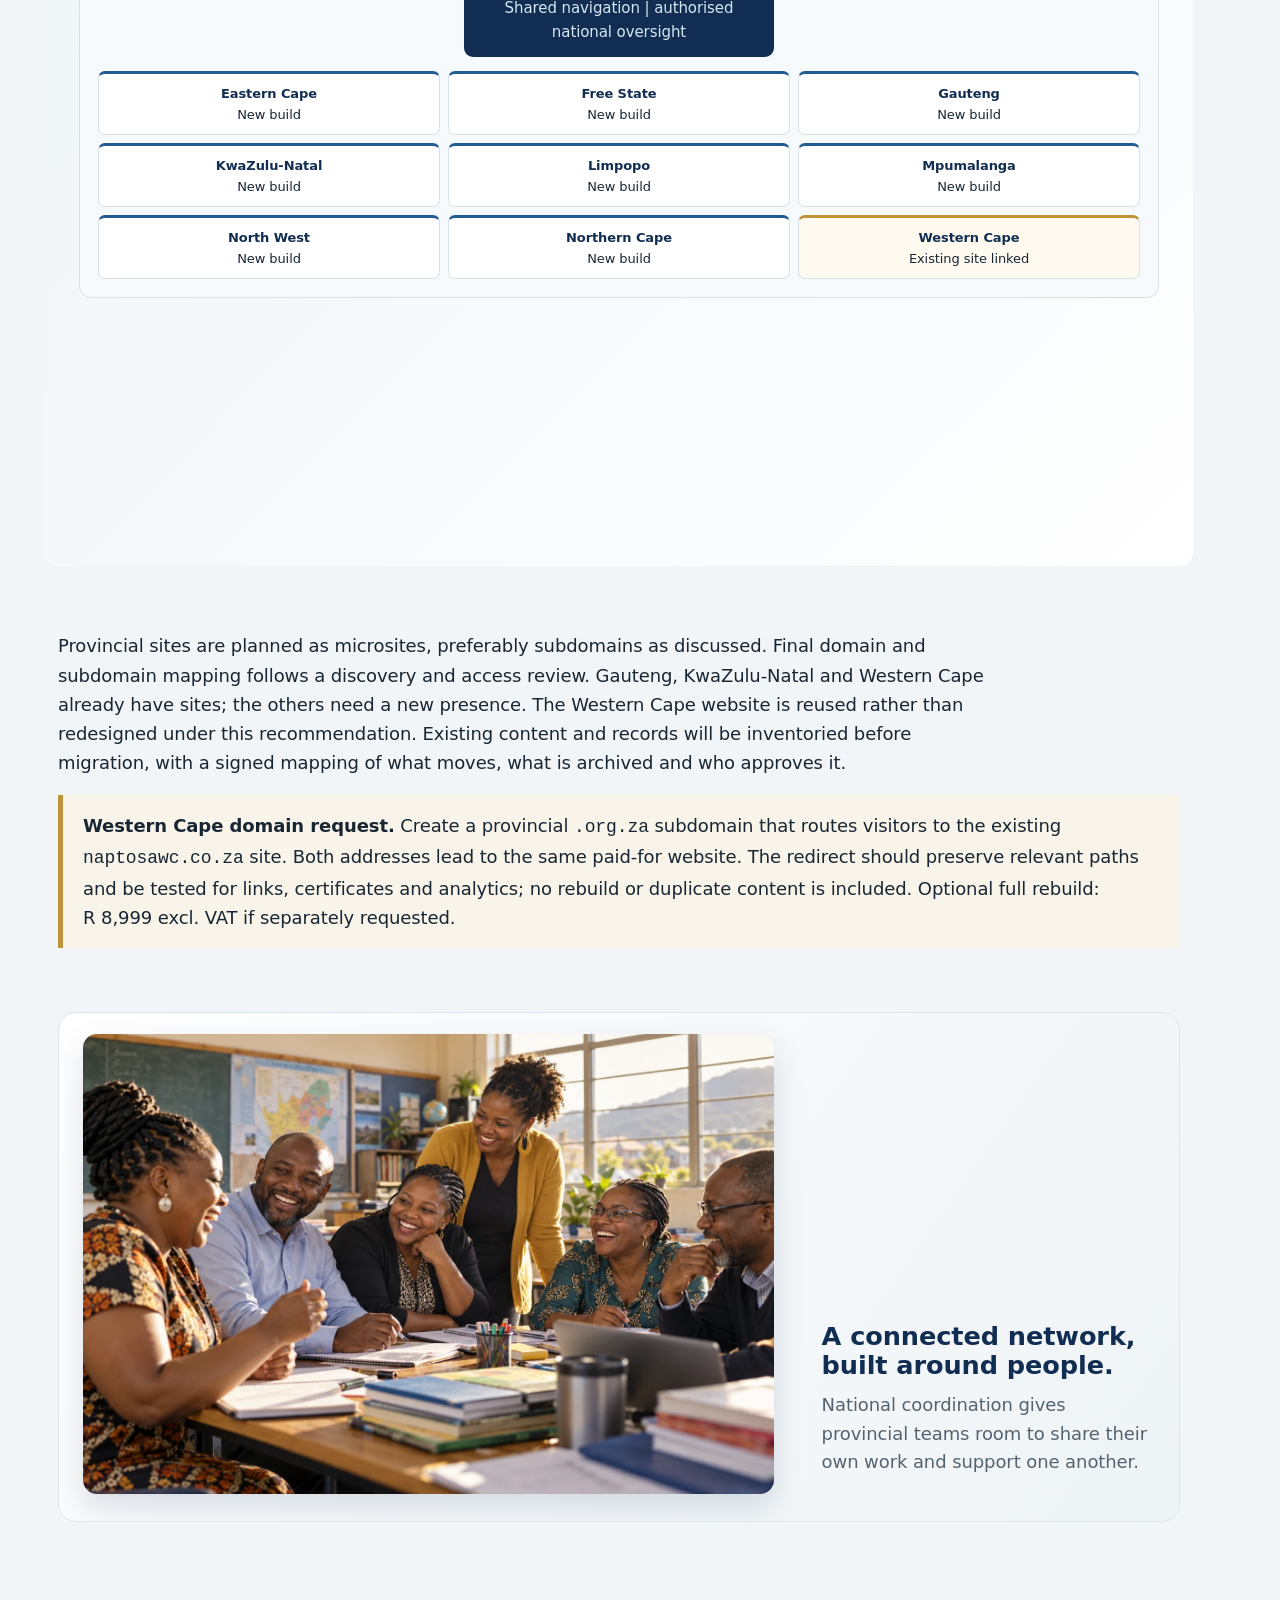
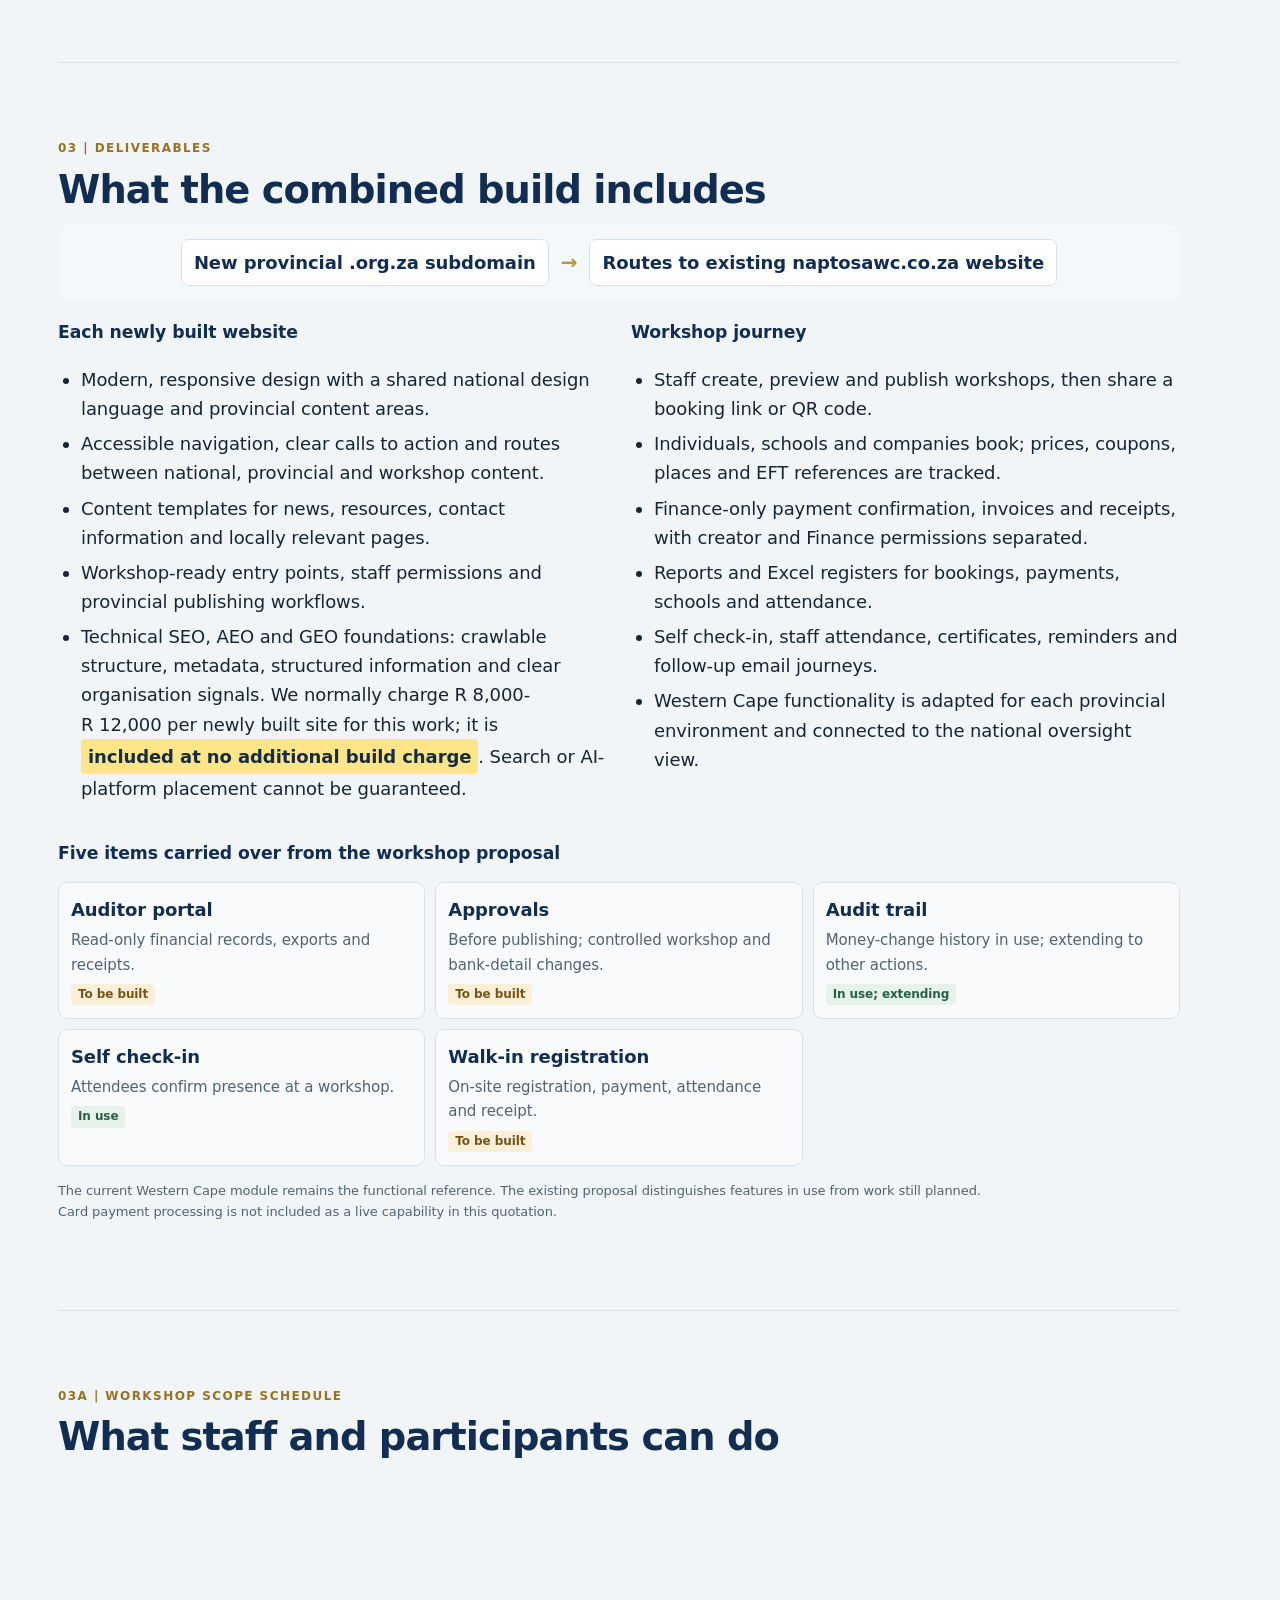
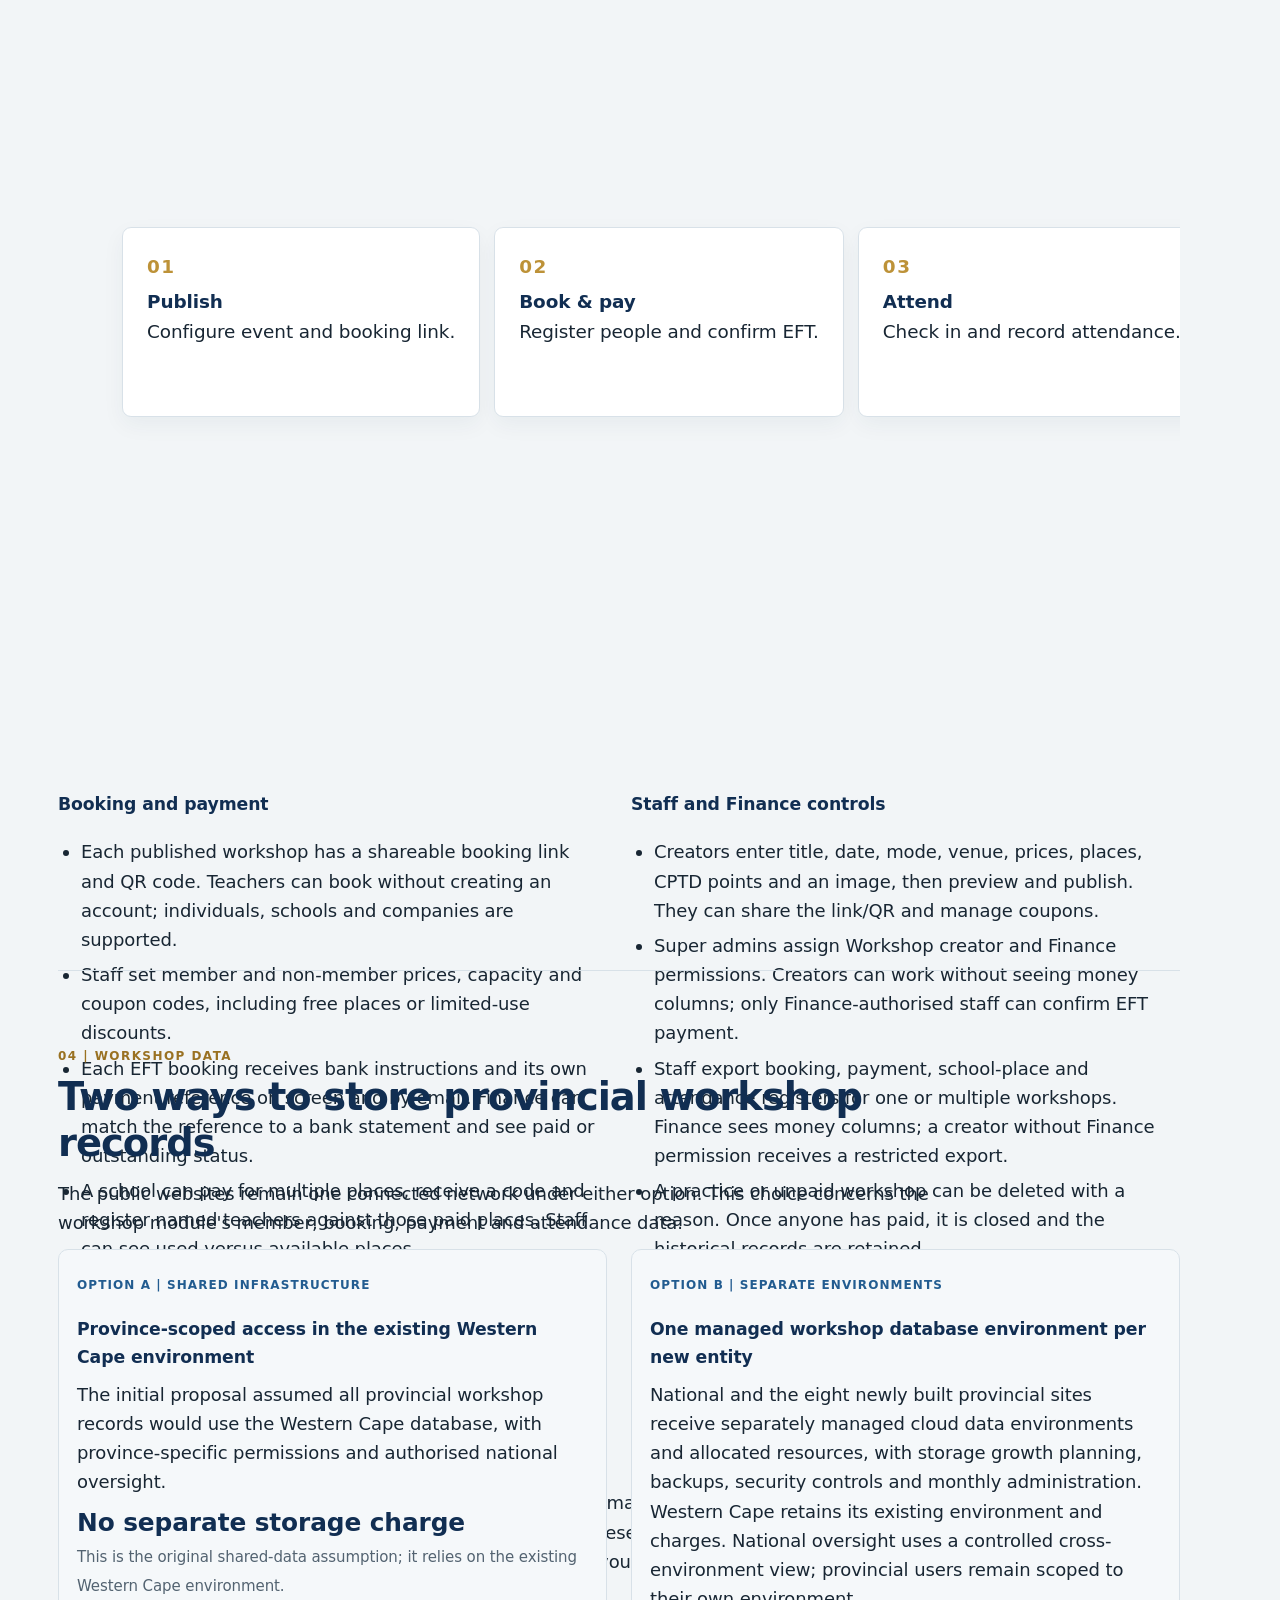
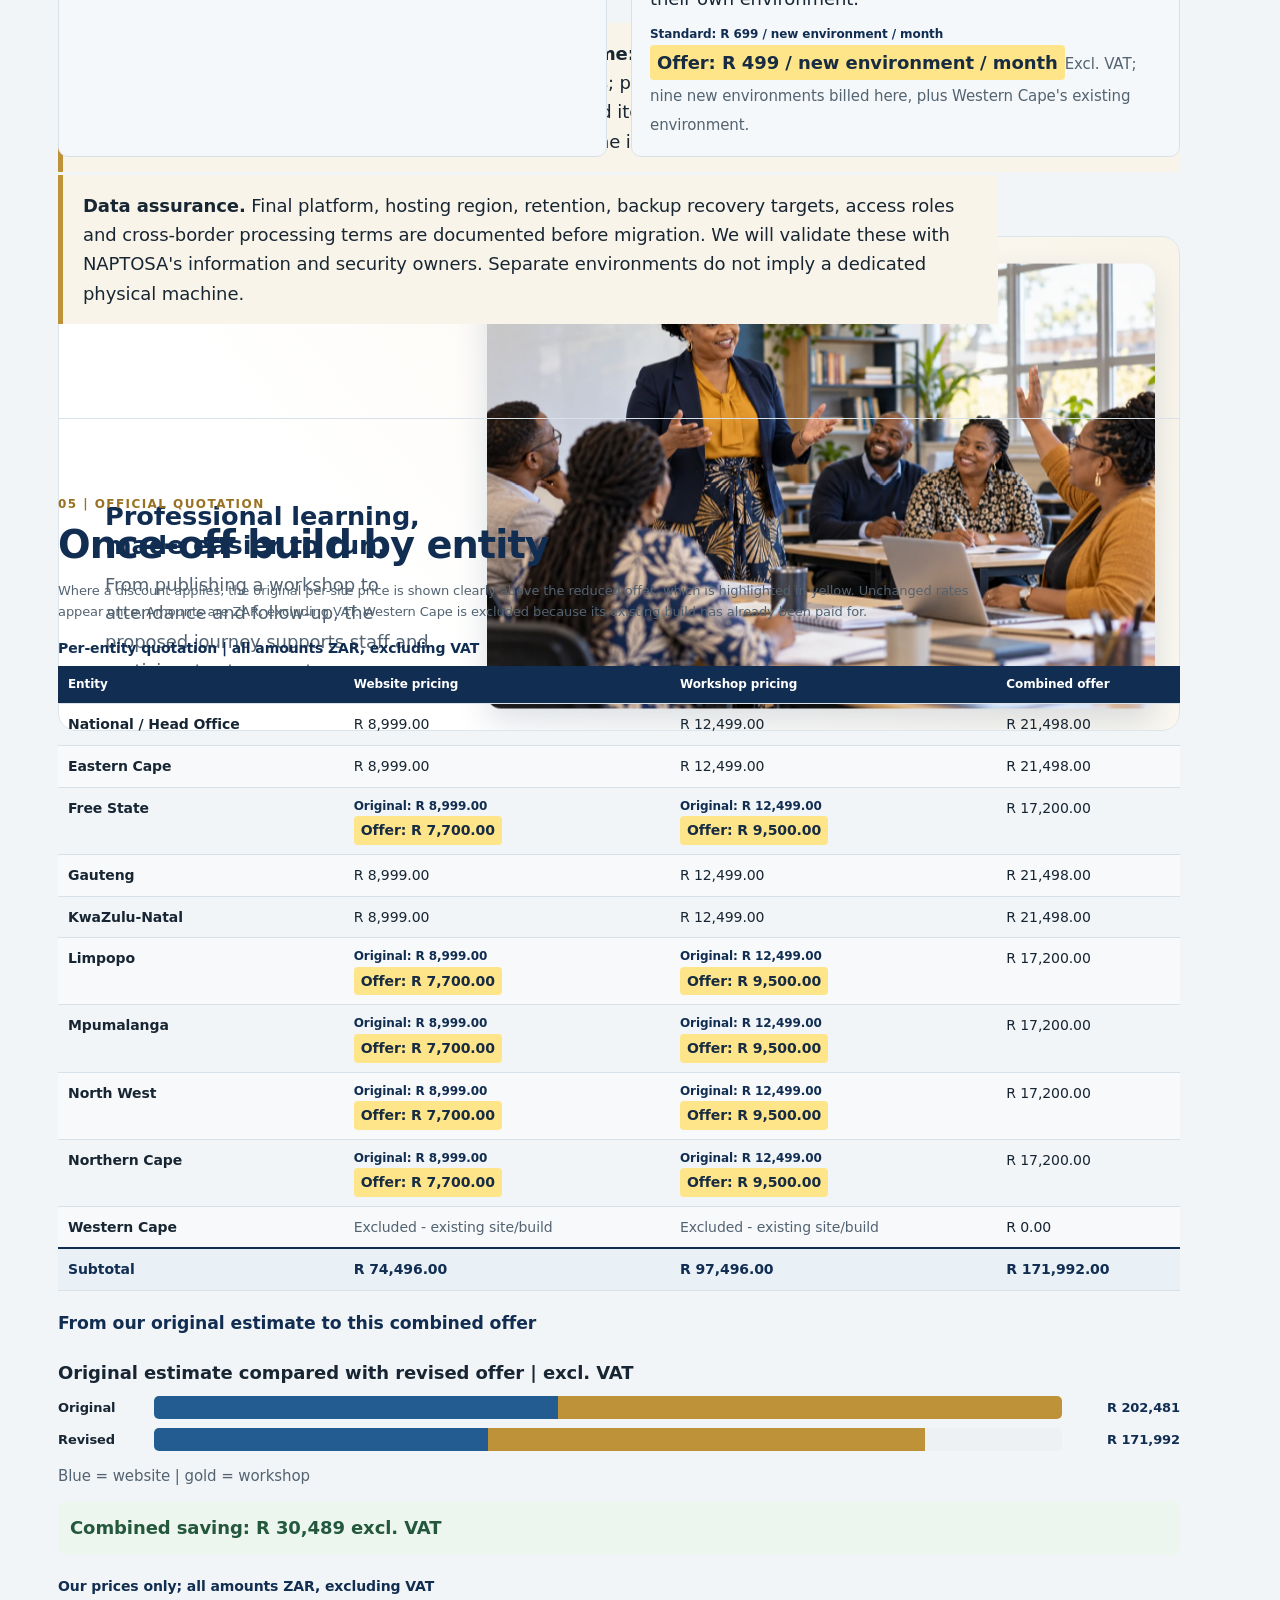
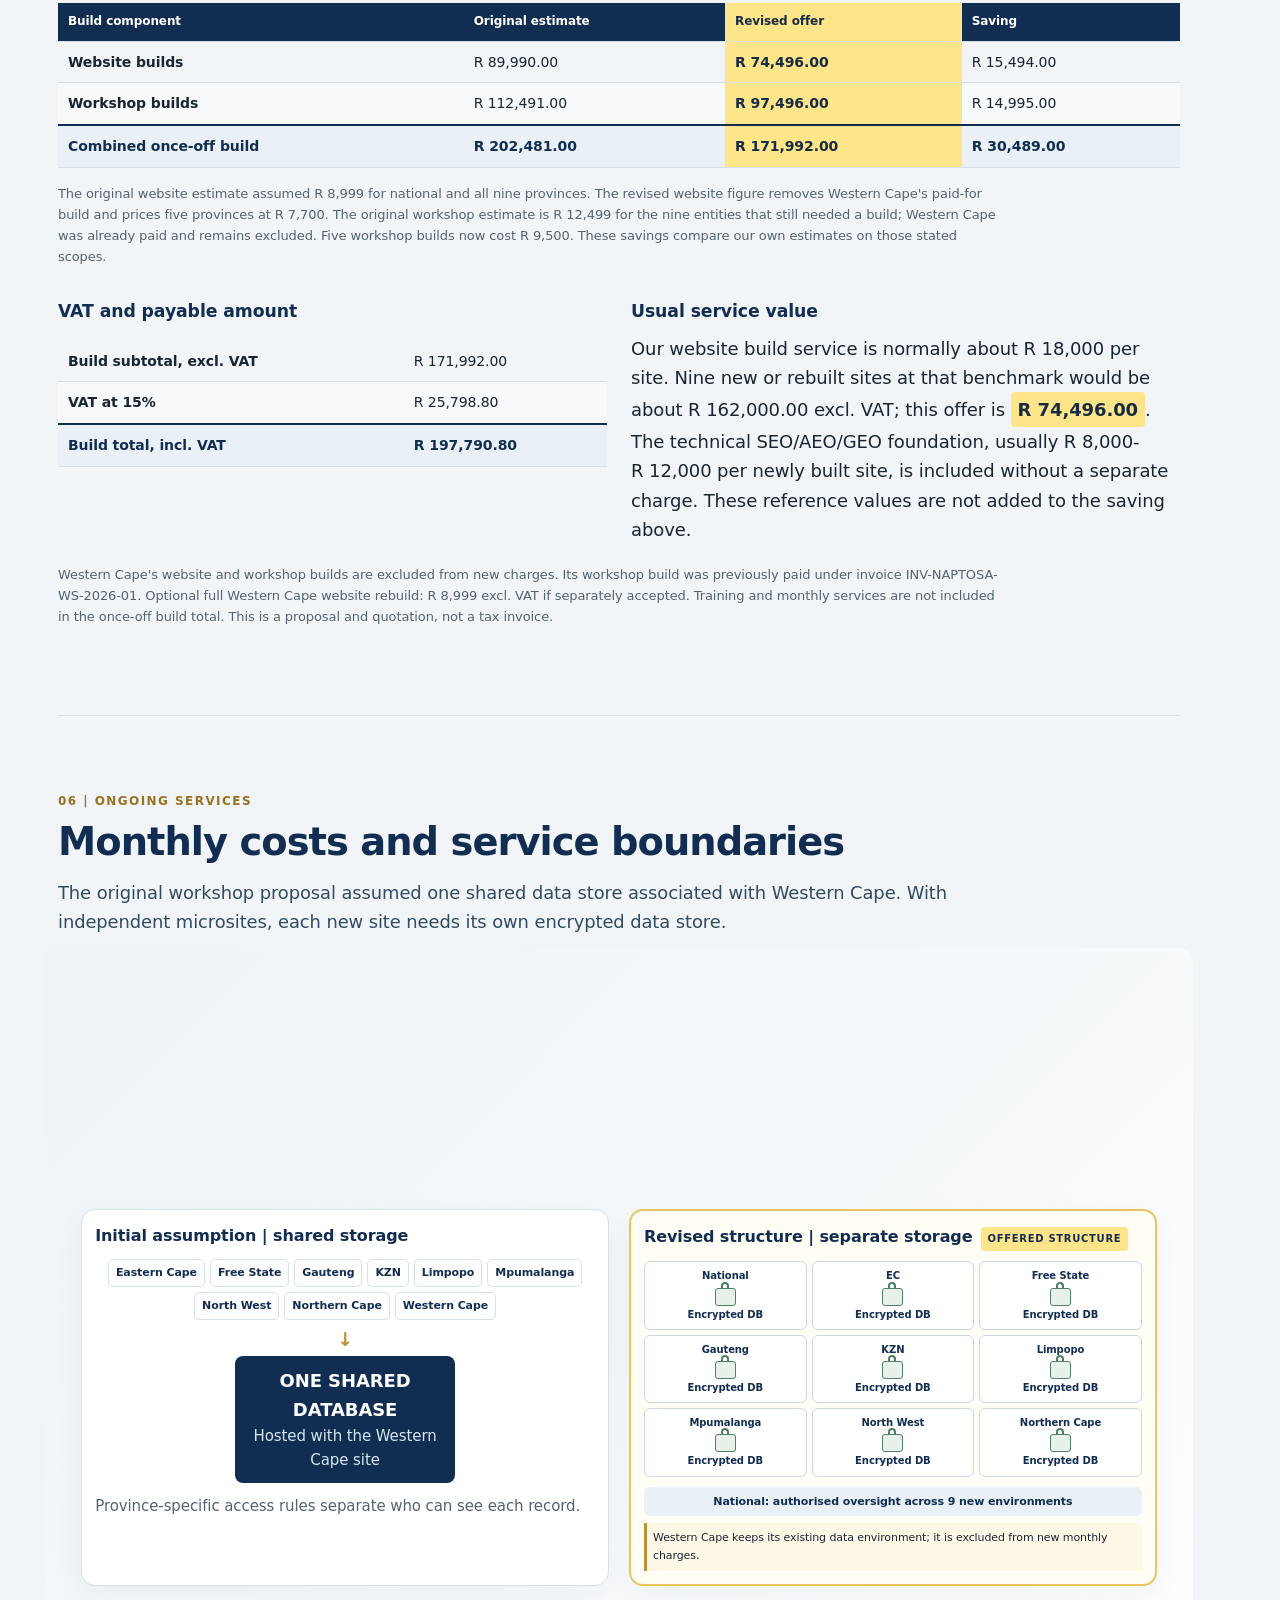
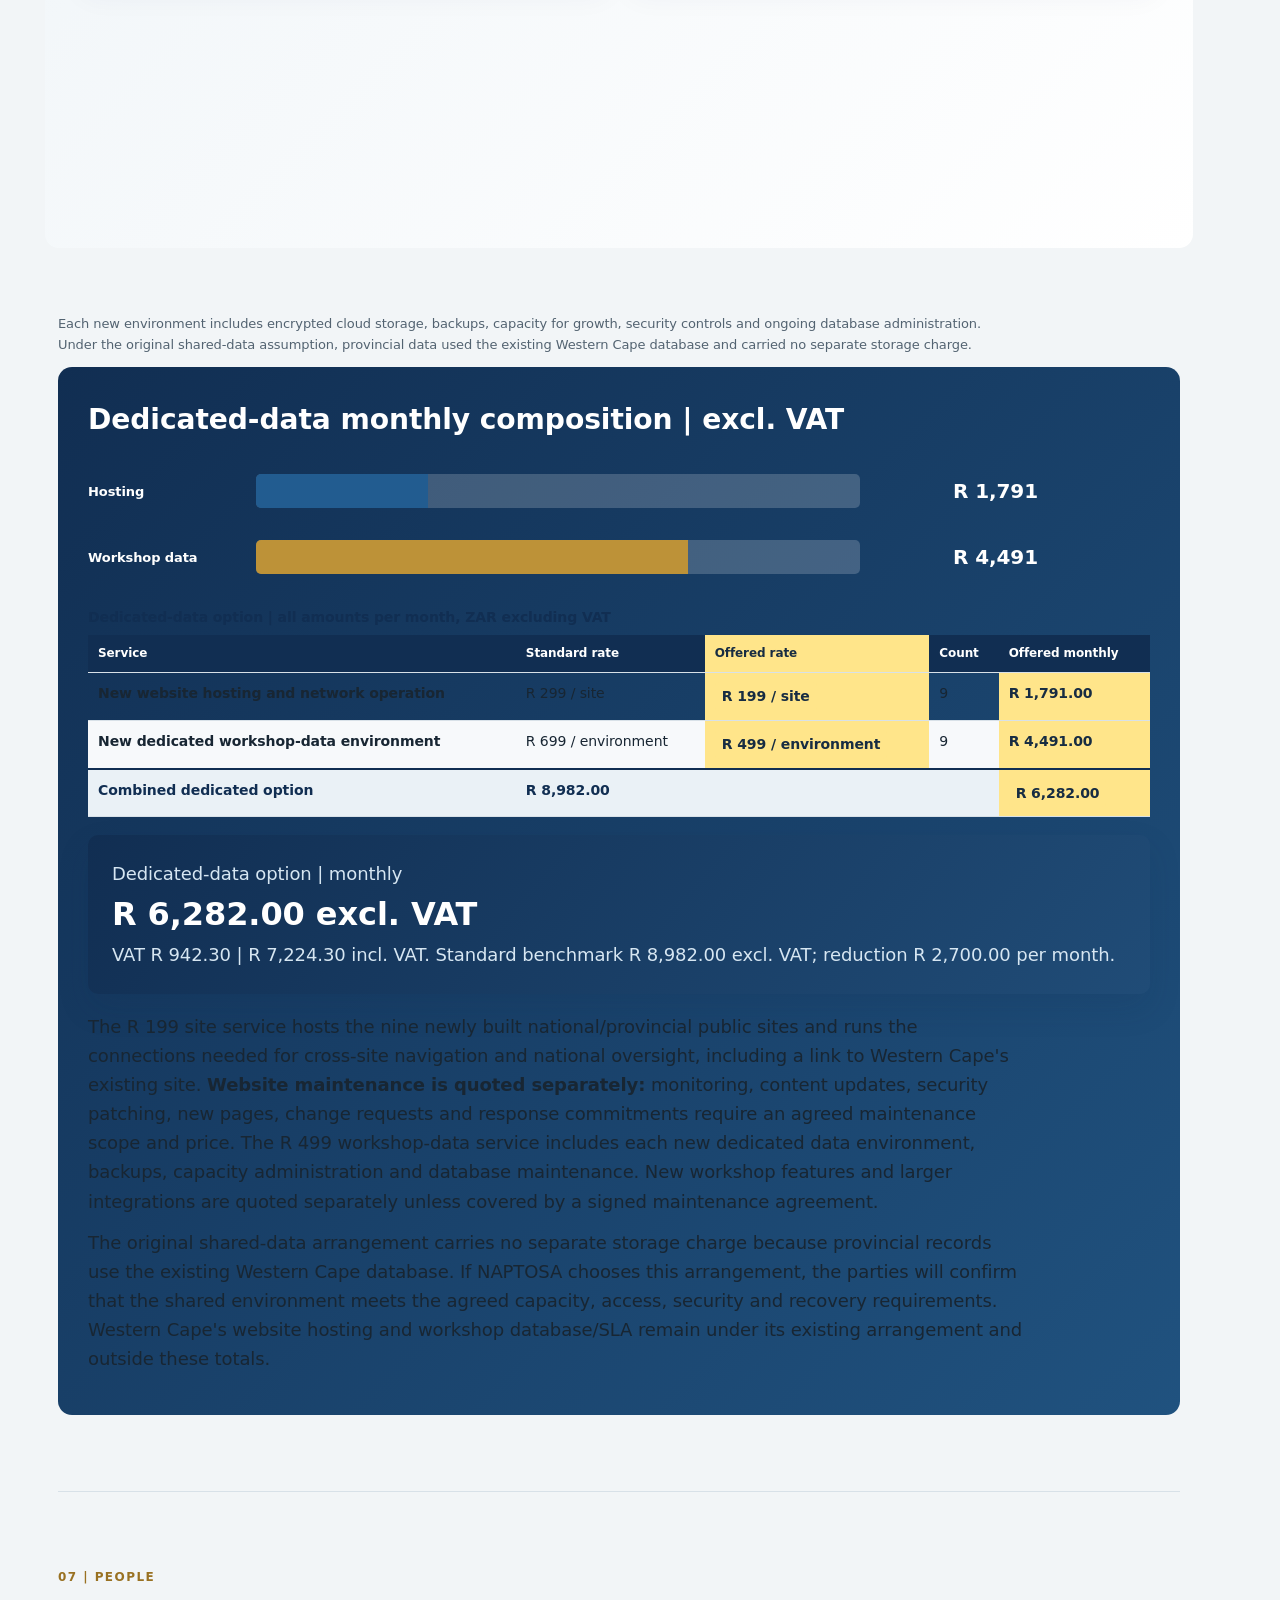
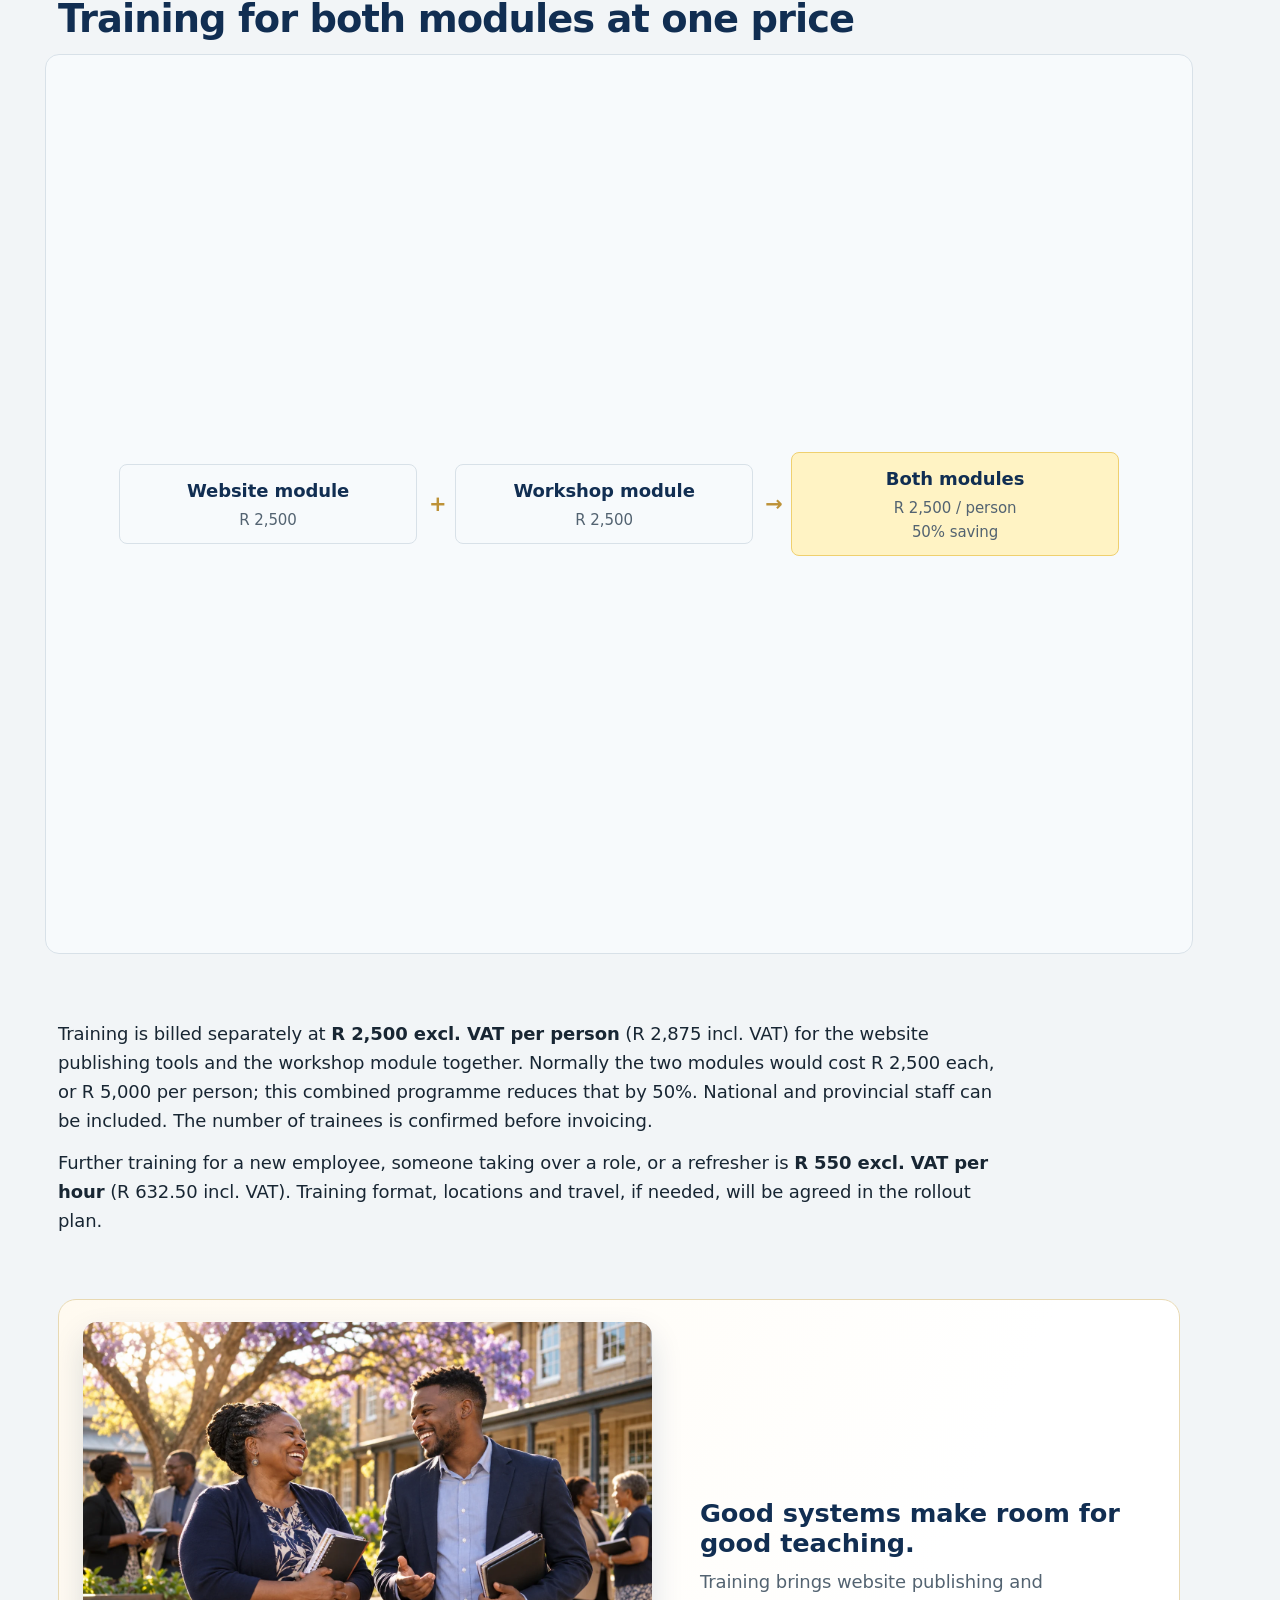
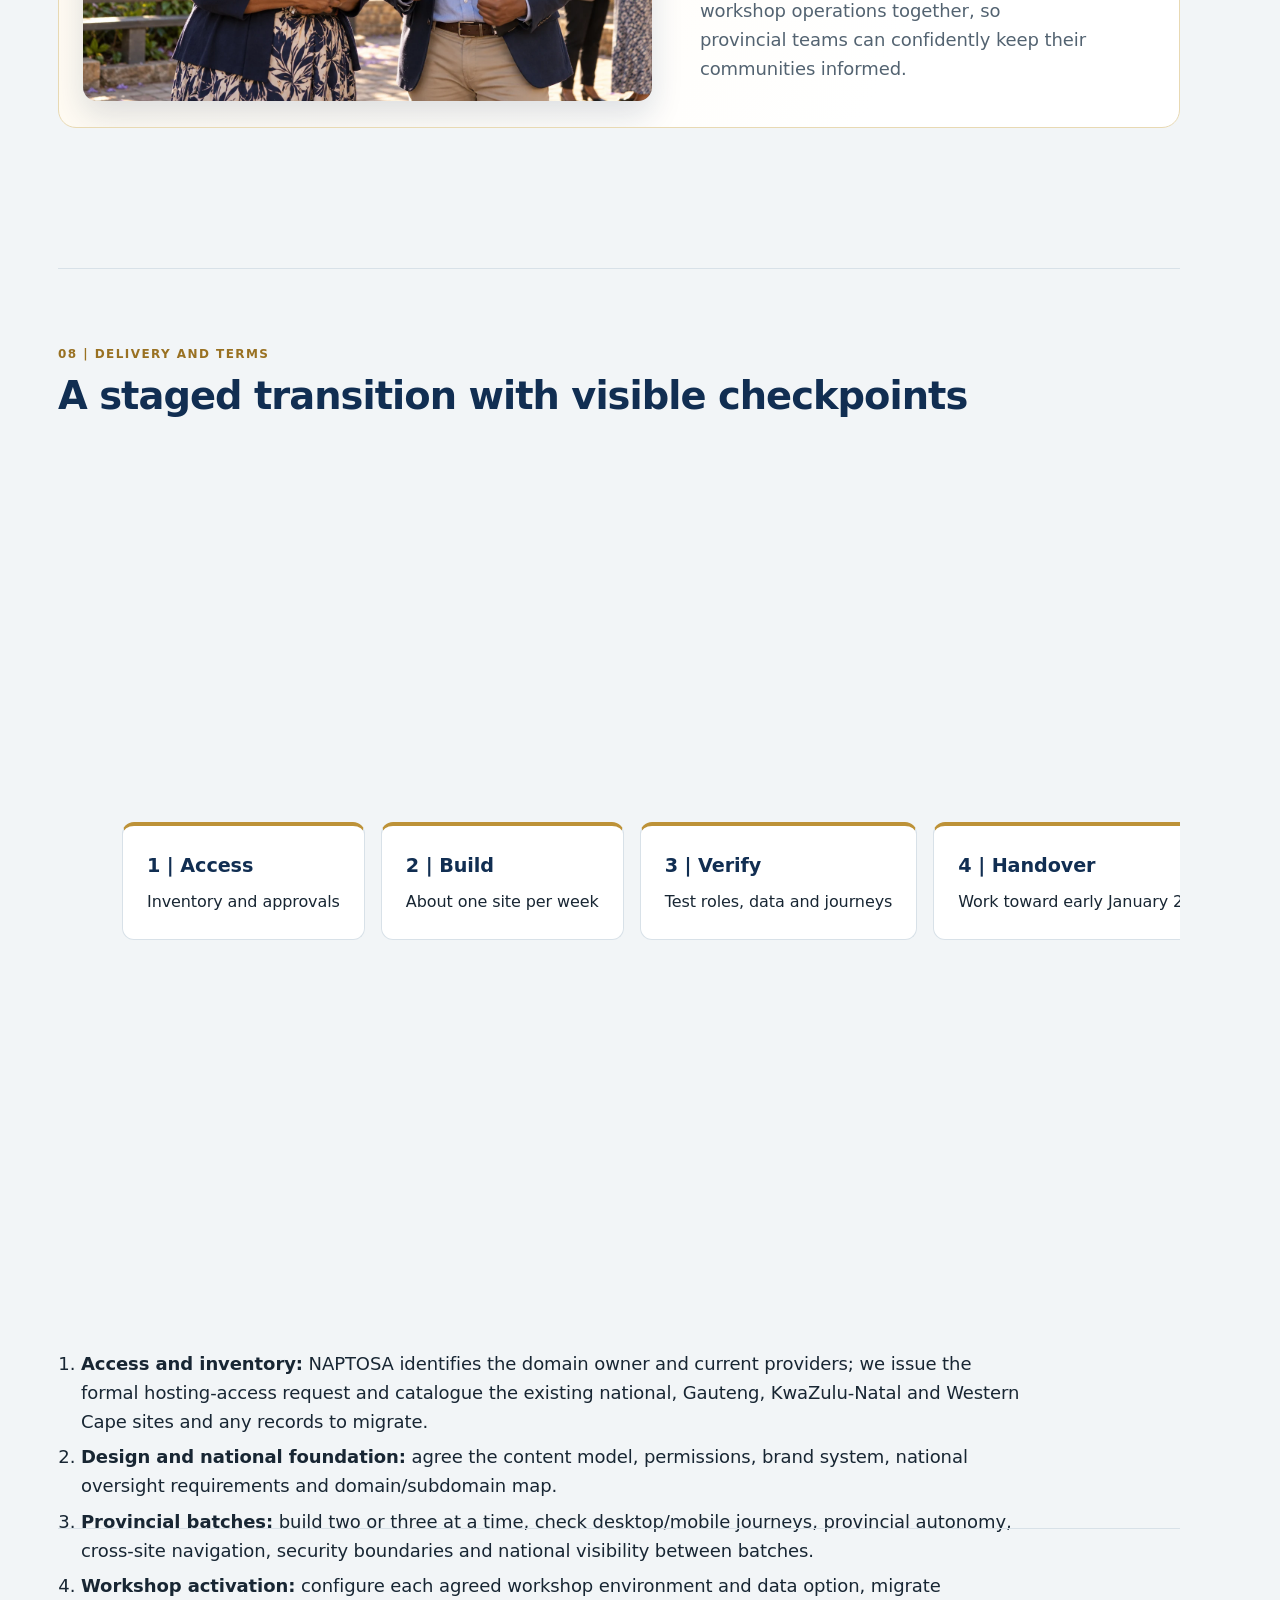
==== commit 1d22bcbe: "Add NAPTOSA proposal visuals and email draft" ====
--- a/scrollcraft/builds/naptosa-network/index.html
+++ b/scrollcraft/builds/naptosa-network/index.html
@@ -123,7 +123,7 @@
 @media(max-width:700px) { .proposal{margin:0;box-shadow:none}.topbar{padding:14px 22px}.cover{padding:48px 22px}.content{padding:0 22px 30px}.grid,.two{grid-template-columns:1fr}.flow{grid-template-columns:1fr 1fr}.footer{padding:22px}table{display:block;overflow-x:auto;white-space:nowrap} }
 @media(max-width:700px) { .storage-comparison{grid-template-columns:1fr}.training-visual{grid-template-columns:1fr}.training-visual .arrow{transform:rotate(90deg)}.branches,.status-grid{grid-template-columns:repeat(2,1fr)}.journey,.topology{grid-template-columns:1fr 1fr}.barrow{grid-template-columns:72px 1fr 84px}.timeline{grid-template-columns:1fr 1fr;border-top:0;border-left:3px solid var(--gold)} }
 @media print { html{scroll-behavior:auto}body{background:white;font-size:10.5pt}.proposal{box-shadow:none;margin:0;max-width:none}.topbar{padding:10px 0}.cover{padding:26px 0 25px}.cover h1{font-size:35pt}.cover .lead{font-size:14pt}.content{padding:0}.footer{padding:15px 0}nav,.download{display:none}section{padding:17px 0 8px}h2{font-size:18pt}h3{font-size:12pt}.grid{gap:8px}.card{padding:10px}.card strong{font-size:17pt}.flow{gap:5px}.flow div{padding:7px}table{font-size:9pt}th,td{padding:5px 6px}.card, .callout, .quote-box, table, tr, .flow, #acceptance,.network-map,.topology,.journey,.timeline,.payment-split,.status-grid,.status-card { break-inside:avoid-page }.workshop-ops{break-before:page} #overview,#data,#investment,#monthly,#delivery,#acceptance{break-before:page}.print-break{break-before:page} a{color:inherit;text-decoration:none} }
-</style><link rel="stylesheet" href="scrollcraft.css"><link rel="stylesheet" href="proposal.css"></head>
+</style><link rel="stylesheet" href="scrollcraft.css"><link rel="stylesheet" href="proposal.css?v=20261022-3"></head>
 <body><main class="proposal" id="top">
 <div class="topbar"><b>LBTec (Pty) Ltd t/a Smart AI Solutions</b><span>QUOTATION  |  LBTEC-NAPTOSA-NATIONAL-WEB-WS-001</span></div>
 <header class="cover" id="overview" data-sc-act="scrub" data-sc-span="2.2" data-sc-dwell="0.28"><div class="sc-stage" data-sc-stage><img class="sc-stage__poster" src="assets/hero-poster.webp" alt=""><video data-sc-scrub data-sc-src="assets/hero.mp4" data-sc-src-mobile="assets/hero-mobile.mp4" playsinline muted aria-hidden="true"></video><div class="sc-scrim"></div></div><div class="hero-copy"><div class="eyebrow">Proposal and quotation  |  22 October 2026</div>
@@ -144,6 +144,7 @@
 <div class="story-scene" data-sc-act="pin" data-sc-span="1.05"><div class="sc-stage" data-sc-stage><div class="network-map" role="img" aria-label="National website links to all provinces. Provincial workshop records are province-scoped; national staff have authorised oversight."><div class="hub">National mother site<small>Shared navigation  |  authorised national oversight</small></div><div class="branches"><div class="branch"><b>Eastern Cape</b>New build</div><div class="branch"><b>Free State</b>New build</div><div class="branch"><b>Gauteng</b>New build</div><div class="branch"><b>KwaZulu-Natal</b>New build</div><div class="branch"><b>Limpopo</b>New build</div><div class="branch"><b>Mpumalanga</b>New build</div><div class="branch"><b>North West</b>New build</div><div class="branch"><b>Northern Cape</b>New build</div><div class="branch retained"><b>Western Cape</b>Existing site linked</div></div></div></div></div>
 <p>Provincial sites are planned as microsites, preferably subdomains as discussed. Final domain and subdomain mapping follows a discovery and access review. Gauteng, KwaZulu-Natal and Western Cape already have sites; the others need a new presence. The Western Cape website is reused rather than redesigned under this recommendation. Existing content and records will be inventoried before migration, with a signed mapping of what moves, what is archived and who approves it.</p>
 <div class="callout"><b>Western Cape domain request.</b> Create a provincial <code>.org.za</code> subdomain that routes visitors to the existing <code>naptosawc.co.za</code> site. Both addresses lead to the same paid-for website. The redirect should preserve relevant paths and be tested for links, certificates and analytics; no rebuild or duplicate content is included. Optional full rebuild: R 8,999 excl. VAT if separately requested.</div>
+<div class="photo-story photo-story--community" data-sc-act="flow"><figure class="people-figure" data-sc-parallax="-0.06"><div class="people-figure__frame"><img src="assets/teachers-together.webp" alt="South African teachers sharing a joyful moment around a workshop table" loading="lazy" decoding="async" width="1536" height="1024"></div></figure><p class="photo-caption"><b>A connected network, built around people.</b><span>National coordination gives provincial teams room to share their own work and support one another.</span></p></div>
 </section>
 <section id="scope" data-sc-act="flow"><div class="section-no">03  |  Deliverables</div><h2>What the combined build includes</h2>
 <div class="route" aria-label="Western Cape domain routing"><span>New provincial .org.za subdomain</span><i aria-hidden="true">→</i><span>Routes to existing naptosawc.co.za website</span></div>
@@ -156,7 +157,8 @@
 <div class="two workshop-ops"><div><h3>Booking and payment</h3><ul><li>Each published workshop has a shareable booking link and QR code. Teachers can book without creating an account; individuals, schools and companies are supported.</li><li>Staff set member and non-member prices, capacity and coupon codes, including free places or limited-use discounts.</li><li>Each EFT booking receives bank instructions and its own payment reference on screen and by email. Finance can match the reference to a bank statement and see paid or outstanding status.</li><li>A school can pay for multiple places, receive a code and register named teachers against those paid places. Staff can see used versus available places.</li><li>When Finance records payment, the payer receives a combined invoice and receipt PDF. A paid attendee receives the workshop reminder before the event. Members can find workshop documents in their member portal.</li></ul></div>
 <div><h3>Staff and Finance controls</h3><ul><li>Creators enter title, date, mode, venue, prices, places, CPTD points and an image, then preview and publish. They can share the link/QR and manage coupons.</li><li>Super admins assign Workshop creator and Finance permissions. Creators can work without seeing money columns; only Finance-authorised staff can confirm EFT payment.</li><li>Staff export booking, payment, school-place and attendance registers for one or multiple workshops. Finance sees money columns; a creator without Finance permission receives a restricted export.</li><li>A practice or unpaid workshop can be deleted with a reason. Once anyone has paid, it is closed and the historical records are retained.</li><li>Finance can inspect payment references and status, preview or resend receipts, and read the money-change audit history.</li></ul></div></div>
 <h3>At the workshop and afterwards</h3><p>Each event has a check-in QR. Staff can open check-in early, mark attendance individually or in a batch, and issue numbered certificates to paid attendees marked present. Self check-in lets an attendee find and confirm their record. Present attendees receive a thank-you email; absent attendees can receive a missed-you email. Staff can export the attendance register.</p>
-<div class="callout"><b>Work still being completed in the existing programme:</b> a next-morning staff summary and register reminder; notification when a workshop date, time or venue changes; part-payment balances on reminders; and a school email listing teachers registered through its code. The five added items above keep their stated in-use or to-be-built position. Rollout acceptance will verify each item rather than assume it is already live.</div></section>
+<div class="callout"><b>Work still being completed in the existing programme:</b> a next-morning staff summary and register reminder; notification when a workshop date, time or venue changes; part-payment balances on reminders; and a school email listing teachers registered through its code. The five added items above keep their stated in-use or to-be-built position. Rollout acceptance will verify each item rather than assume it is already live.</div>
+<div class="photo-story photo-story--workshop" data-sc-act="flow"><p class="photo-caption"><b>Professional learning, made easier to run.</b><span>From publishing a workshop to attendance and follow-up, the proposed journey supports staff and participants at every step.</span></p><figure class="people-figure" data-sc-parallax="0.05"><div class="people-figure__frame"><img src="assets/teacher-workshop.webp" alt="A South African educator leading a lively professional development session with colleagues" loading="lazy" decoding="async" width="1536" height="1024"></div></figure></div></section>
 <section id="data"><div class="section-no">04  |  Workshop data</div><h2>Two ways to store provincial workshop records</h2>
 <p>The public websites remain one connected network under either option. This choice concerns the workshop module's member, booking, payment and attendance data.</p>
 <div class="two"><div class="card"><span class="label">Option A  |  Shared infrastructure</span><h3>Province-scoped access in the existing Western Cape environment</h3><p>The initial proposal assumed all provincial workshop records would use the Western Cape database, with province-specific permissions and authorised national oversight.</p><strong>No separate storage charge</strong><small>This is the original shared-data assumption; it relies on the existing Western Cape environment.</small></div>
@@ -193,7 +195,8 @@
 <p>The original shared-data arrangement carries no separate storage charge because provincial records use the existing Western Cape database. If NAPTOSA chooses this arrangement, the parties will confirm that the shared environment meets the agreed capacity, access, security and recovery requirements. Western Cape's website hosting and workshop database/SLA remain under its existing arrangement and outside these totals.</p></section>
 <section id="training"><div class="section-no">07  |  People</div><h2>Training for both modules at one price</h2><div class="story-scene training-scene" data-sc-act="pin" data-sc-span="1.05"><div class="sc-stage" data-sc-stage><div class="training-visual" role="img" aria-label="Website training and workshop training normally cost R2,500 each; together, both cost R2,500 per person, a 50 percent reduction"><div><b>Website module</b><small>R 2,500</small></div><div class="arrow" aria-hidden="true">+</div><div><b>Workshop module</b><small>R 2,500</small></div><div class="arrow" aria-hidden="true">→</div><div class="combined"><b>Both modules</b><small>R 2,500 / person<br>50% saving</small></div></div></div></div>
 <p>Training is billed separately at <b>R 2,500 excl. VAT per person</b> (R 2,875 incl. VAT) for the website publishing tools and the workshop module together. Normally the two modules would cost R 2,500 each, or R 5,000 per person; this combined programme reduces that by 50%. National and provincial staff can be included. The number of trainees is confirmed before invoicing.</p>
-<p>Further training for a new employee, someone taking over a role, or a refresher is <b>R 550 excl. VAT per hour</b> (R 632.50 incl. VAT). Training format, locations and travel, if needed, will be agreed in the rollout plan.</p></section>
+<p>Further training for a new employee, someone taking over a role, or a refresher is <b>R 550 excl. VAT per hour</b> (R 632.50 incl. VAT). Training format, locations and travel, if needed, will be agreed in the rollout plan.</p>
+<div class="photo-story photo-story--training" data-sc-act="flow"><figure class="people-figure" data-sc-parallax="-0.04"><div class="people-figure__frame"><img src="assets/teacher-community.webp" alt="Two South African educators celebrating their shared work in a sunlit school courtyard" loading="lazy" decoding="async" width="1536" height="1024"></div></figure><p class="photo-caption"><b>Good systems make room for good teaching.</b><span>Training brings website publishing and workshop operations together, so provincial teams can confidently keep their communities informed.</span></p></div></section>
 <section id="delivery" data-sc-act="pan" data-sc-span="1.4"><div class="section-no">08  |  Delivery and terms</div><h2>A staged transition with visible checkpoints</h2><div class="sc-stage" data-sc-stage><div class="timeline" data-sc-pan="0.04"><div><b>1  |  Access</b>Inventory and approvals</div><div><b>2  |  Build</b>About one site per week</div><div><b>3  |  Verify</b>Test roles, data and journeys</div><div><b>4  |  Handover</b>Work toward early January 2027</div></div></div>
 <ol><li><b>Access and inventory:</b> NAPTOSA identifies the domain owner and current providers; we issue the formal hosting-access request and catalogue the existing national, Gauteng, KwaZulu-Natal and Western Cape sites and any records to migrate.</li>
 <li><b>Design and national foundation:</b> agree the content model, permissions, brand system, national oversight requirements and domain/subdomain map.</li>
--- a/scrollcraft/builds/naptosa-network/proposal.css
+++ b/scrollcraft/builds/naptosa-network/proposal.css
@@ -21,3 +21,6 @@
   .two>*{min-width:0;max-width:100%}
   .rate-highlight{white-space:normal;overflow-wrap:anywhere}
 }
+.photo-story{display:grid;grid-template-columns:minmax(0,1.45fr) minmax(220px,.7fr);align-items:end;gap:clamp(18px,4vw,48px);margin:clamp(30px,5vw,64px) 0;padding:clamp(14px,2vw,24px);background:linear-gradient(125deg,#fff 0%,#eef3f6 100%);border:1px solid #dce5eb;border-radius:18px;overflow:hidden;isolation:isolate}.people-figure{margin:0;min-width:0;border-radius:14px;transform:translateZ(0)}.people-figure__frame{overflow:hidden;border-radius:14px;background:#d9e2e7;box-shadow:0 14px 32px #112e5224}.people-figure img{display:block;width:100%;height:auto;aspect-ratio:3/2;object-fit:cover;transform:scale(1.01);transition:transform .65s cubic-bezier(.2,.7,.2,1)}.people-figure:hover img,.people-figure:focus-within img{transform:scale(1.045)}.photo-caption{align-self:end;display:grid;gap:10px;margin:0 0 4px;padding:8px 4px 16px 0;color:#182633}.photo-caption b{font-size:clamp(1.2rem,2vw,1.65rem);line-height:1.15;color:#112e52}.photo-caption span{max-width:34ch;color:#536371;line-height:1.6}.photo-story--workshop{grid-template-columns:minmax(220px,.72fr) minmax(0,1.35fr);align-items:center;background:linear-gradient(230deg,#f8f4e9,#fff 72%)}.photo-story--workshop .photo-caption{grid-column:1;grid-row:1;padding-left:clamp(4px,2vw,22px)}.photo-story--workshop .people-figure{grid-column:2;grid-row:1}.photo-story--training{grid-template-columns:minmax(0,1fr) minmax(210px,.8fr);align-items:center;border-color:#e8d9b3;background:linear-gradient(115deg,#fffaf0,#fff 76%)}
+@media(max-width:760px){.photo-story,.photo-story--workshop,.photo-story--training{grid-template-columns:minmax(0,1fr);gap:12px;margin:28px 0;padding:12px}.photo-story--workshop .people-figure{grid-column:1;grid-row:1}.photo-story--workshop .photo-caption{grid-column:1;grid-row:2;padding:4px 6px 10px}.photo-story--training .people-figure{grid-row:1}.photo-caption{padding:4px 6px 10px}.photo-caption span{max-width:46ch}}
+@media(prefers-reduced-motion:reduce){.people-figure img{transition:none;transform:none}.people-figure:hover img,.people-figure:focus-within img{transform:none}}
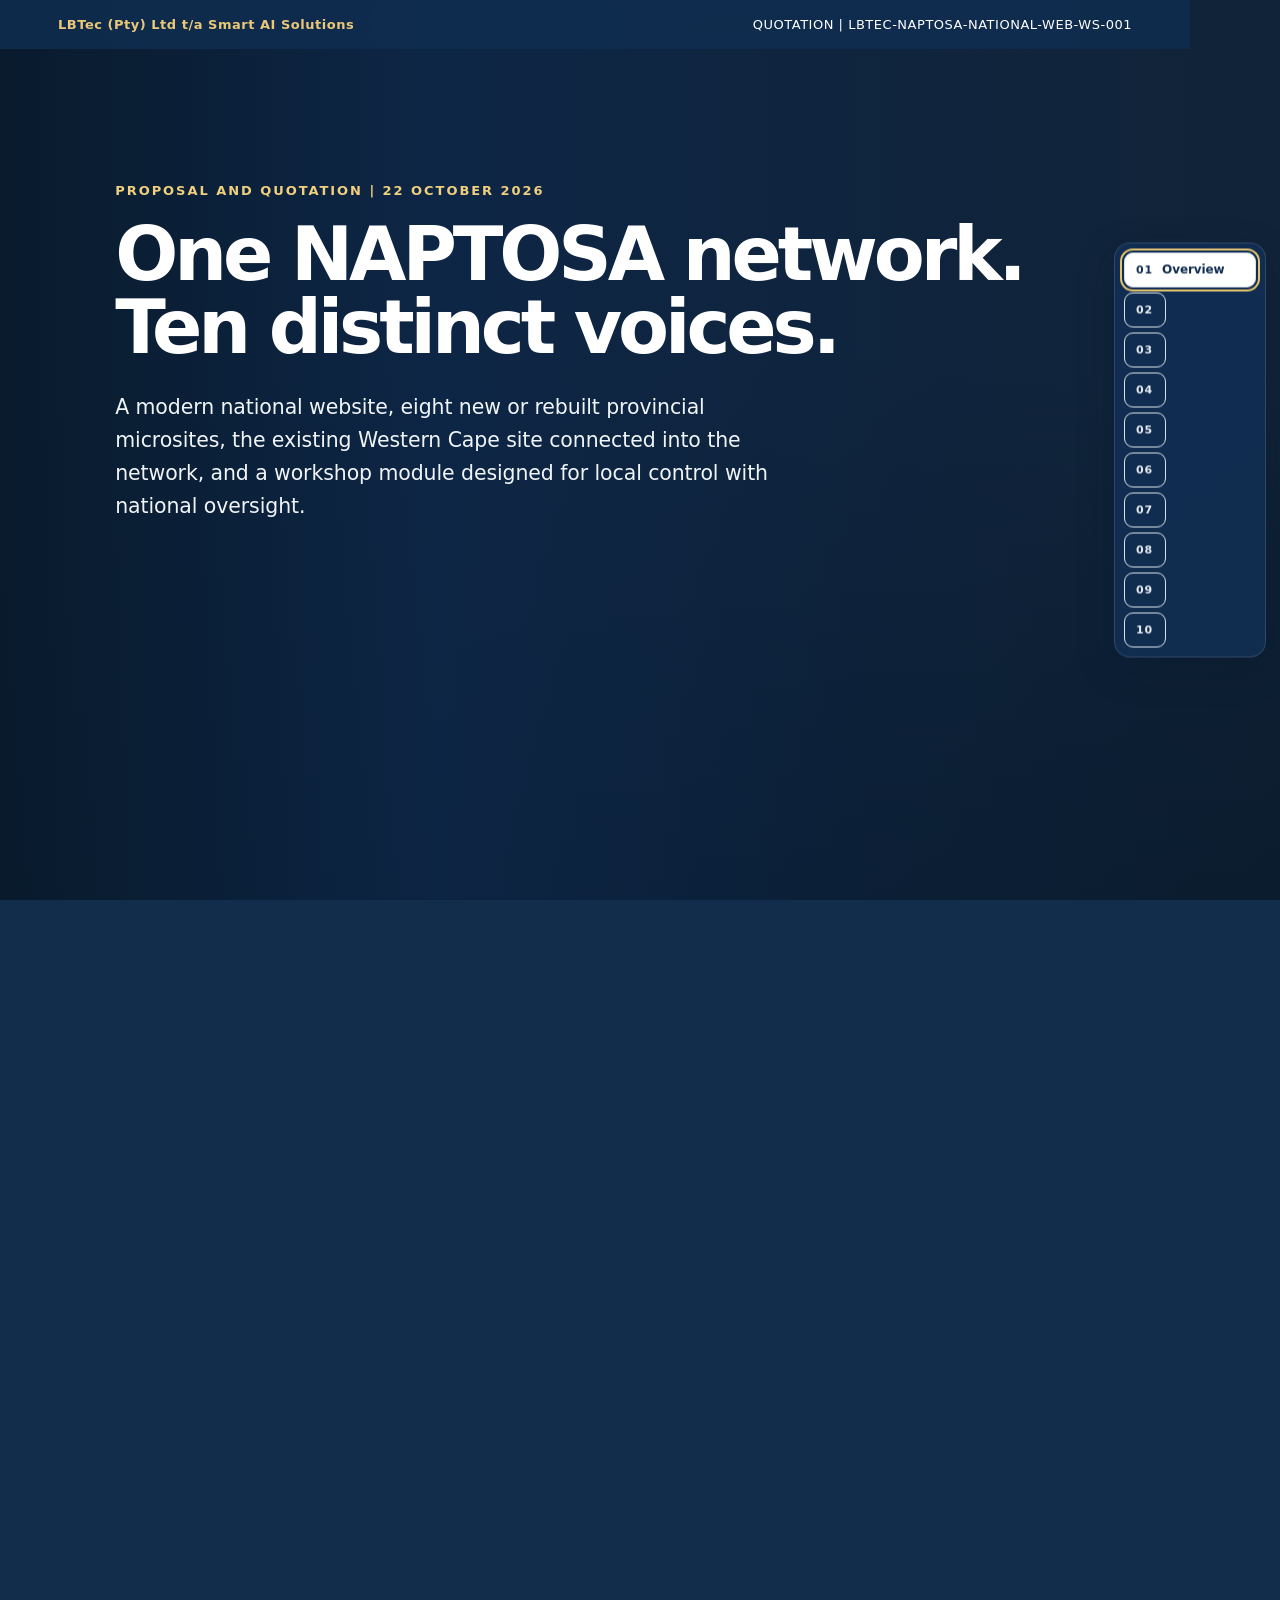
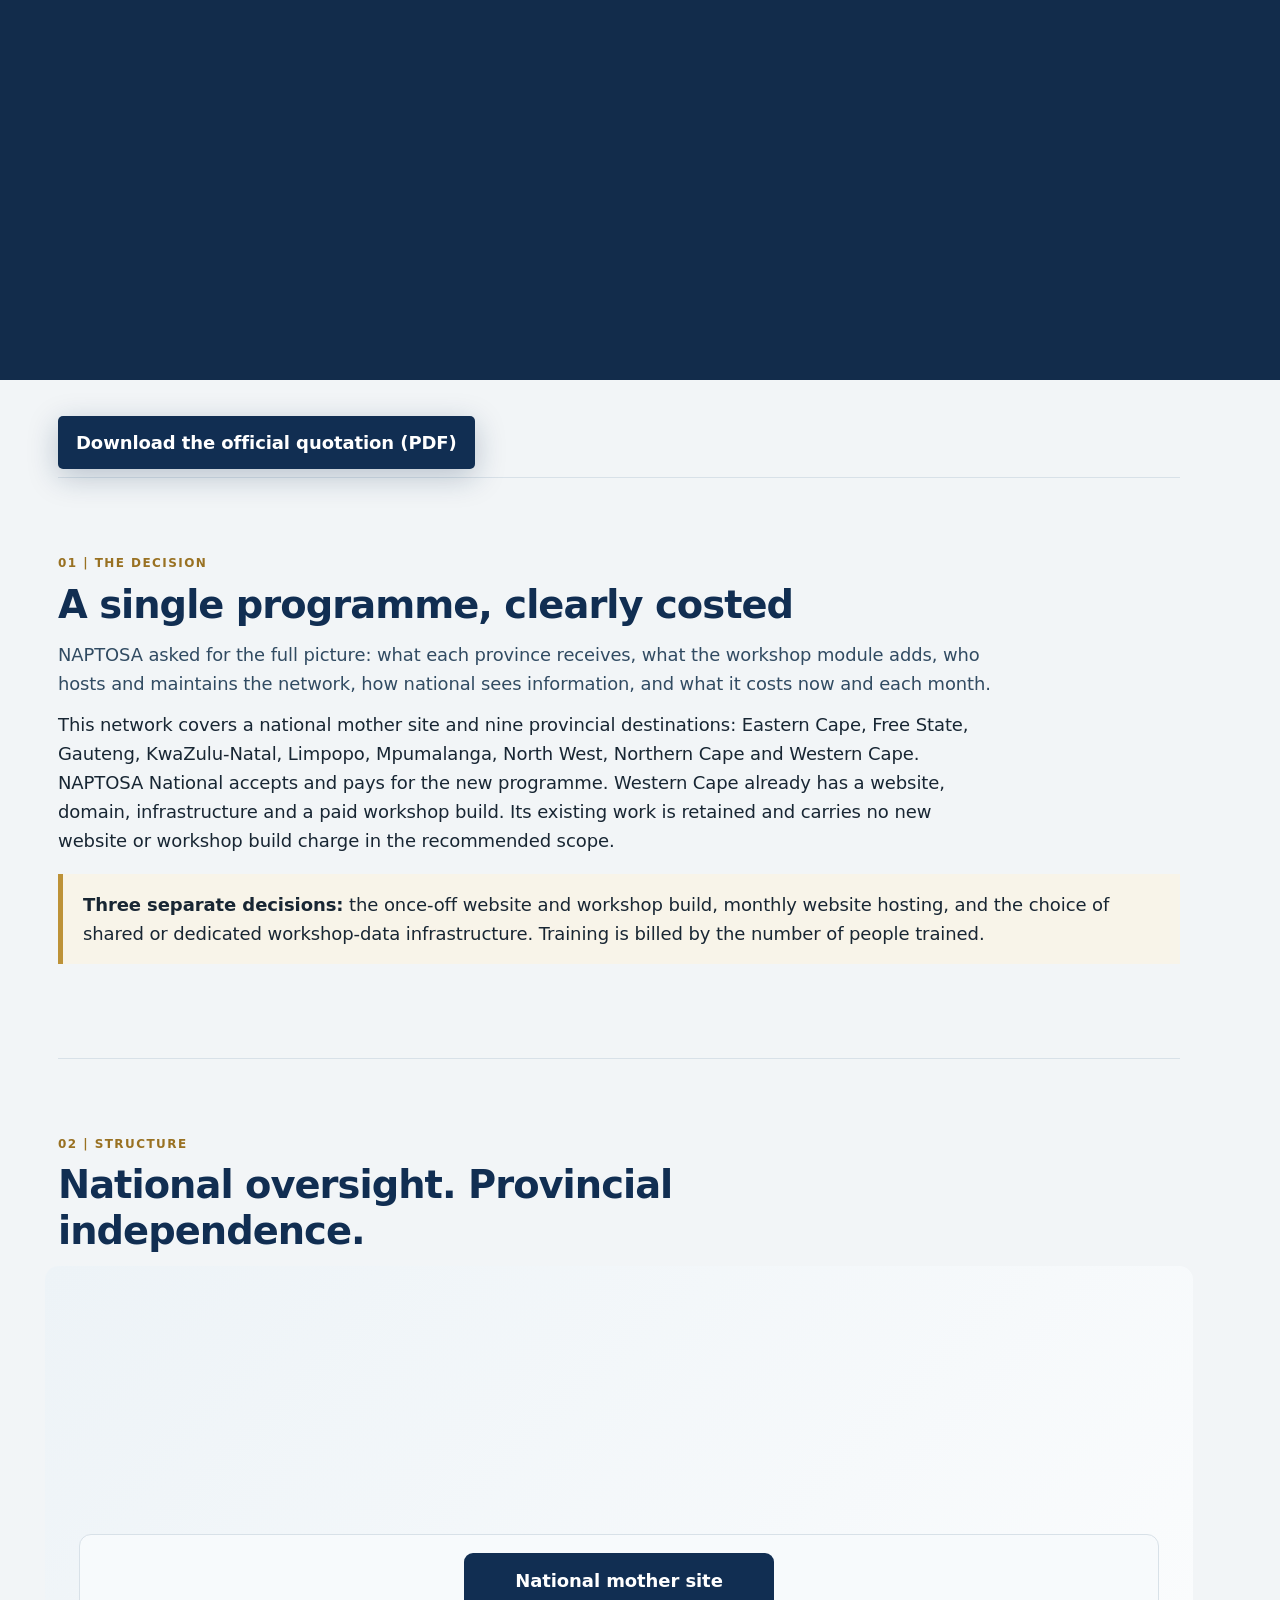
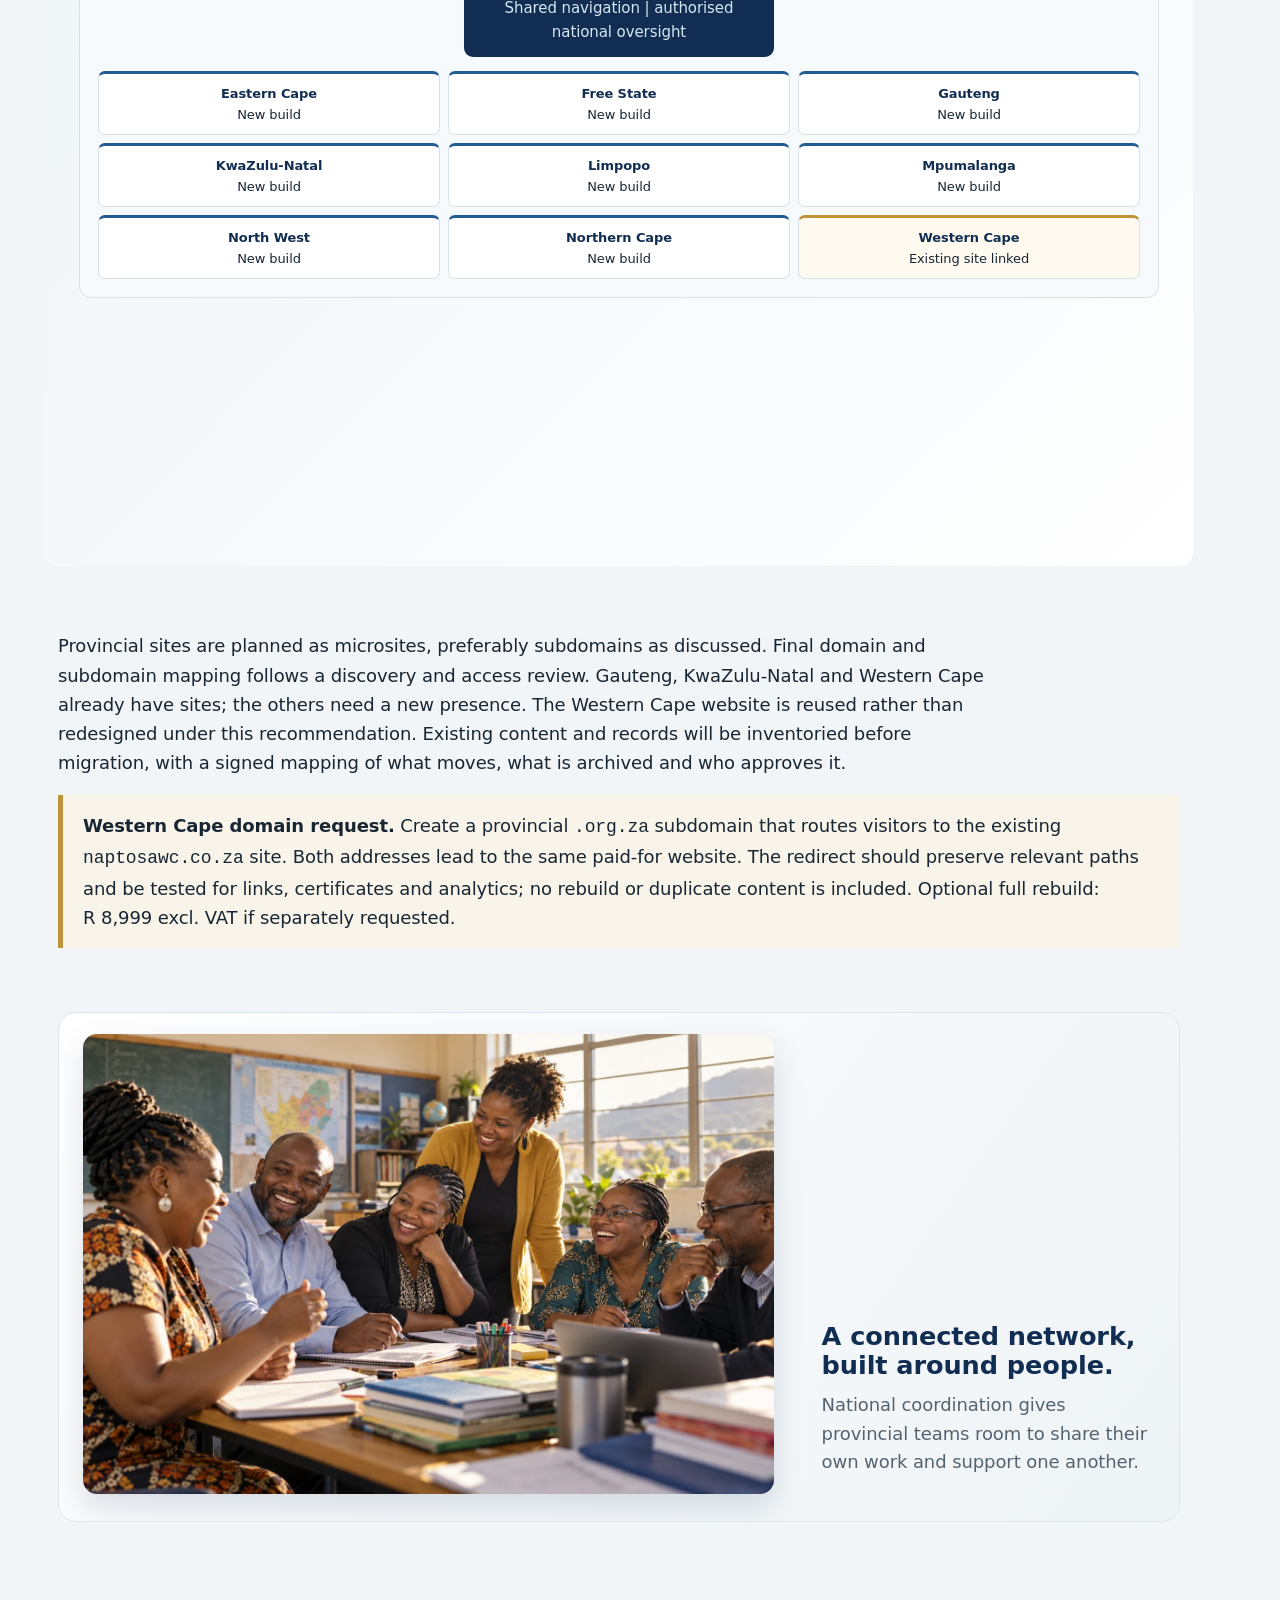
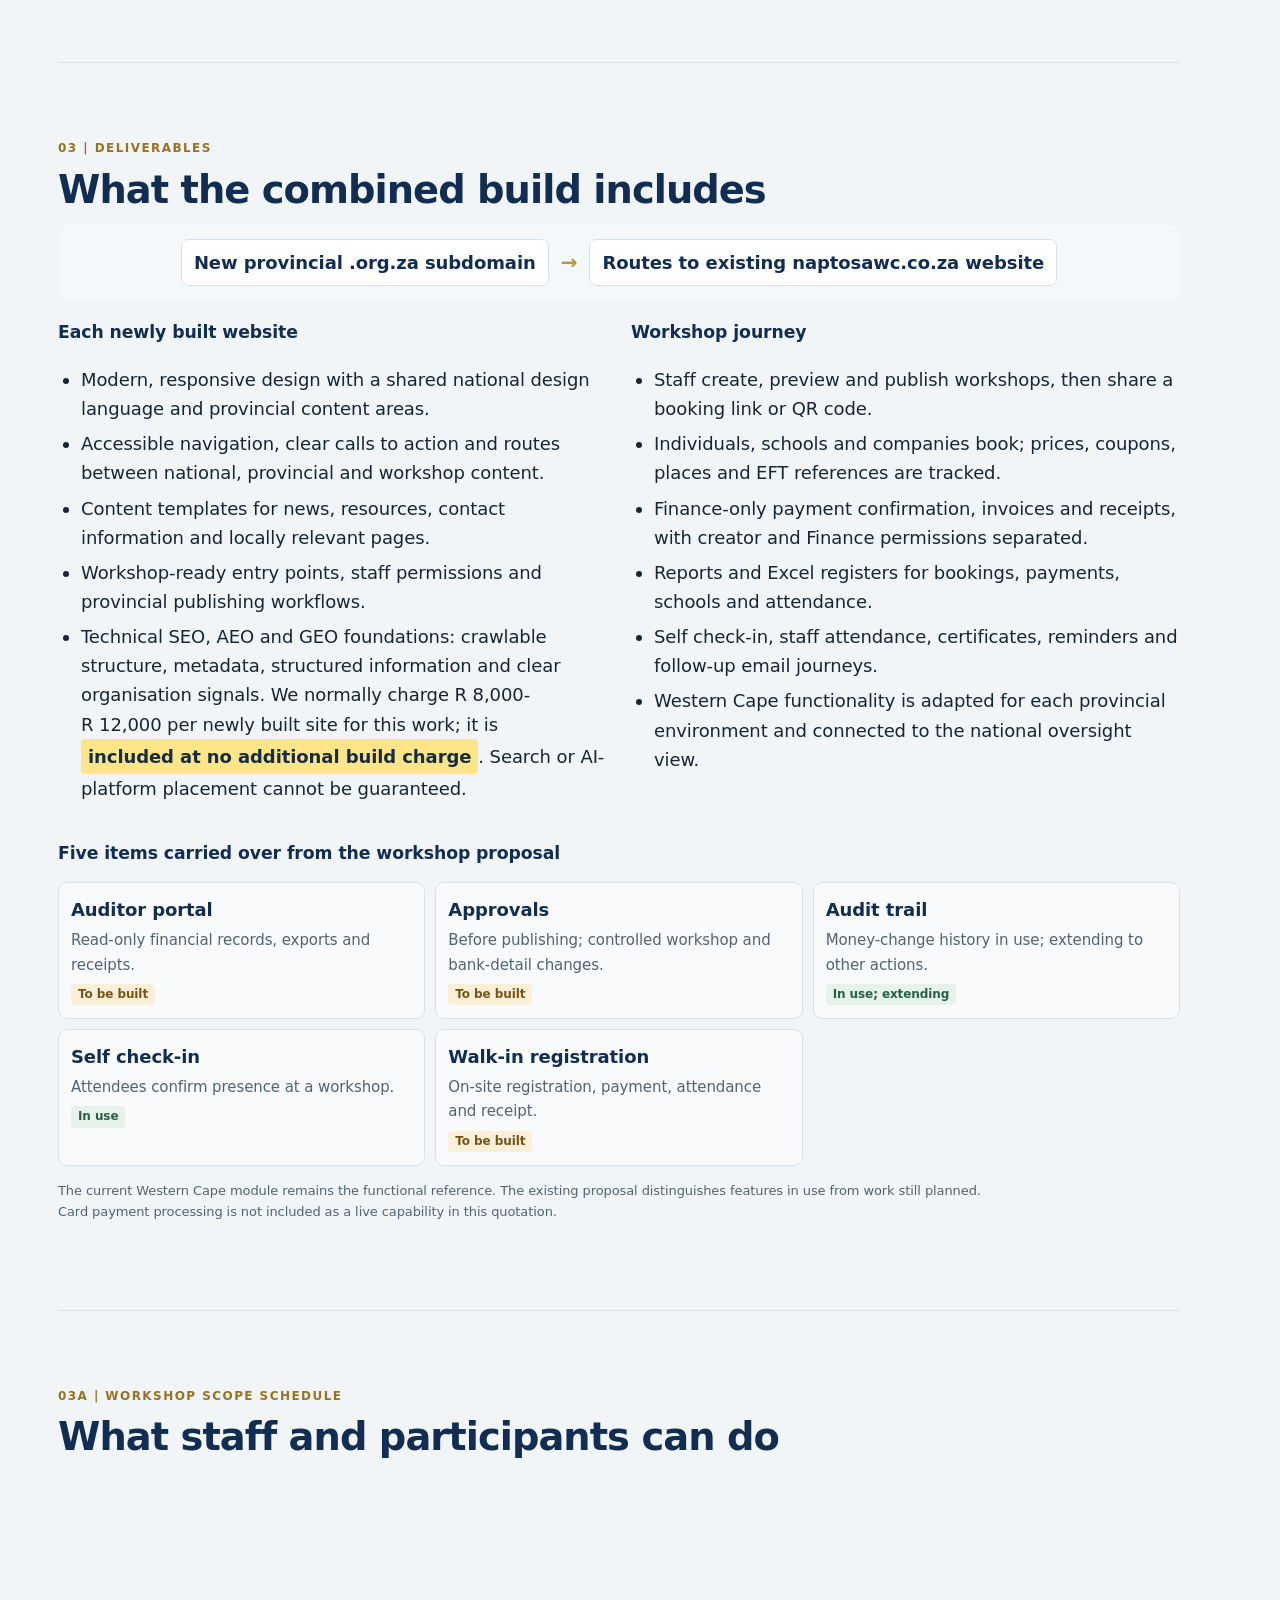
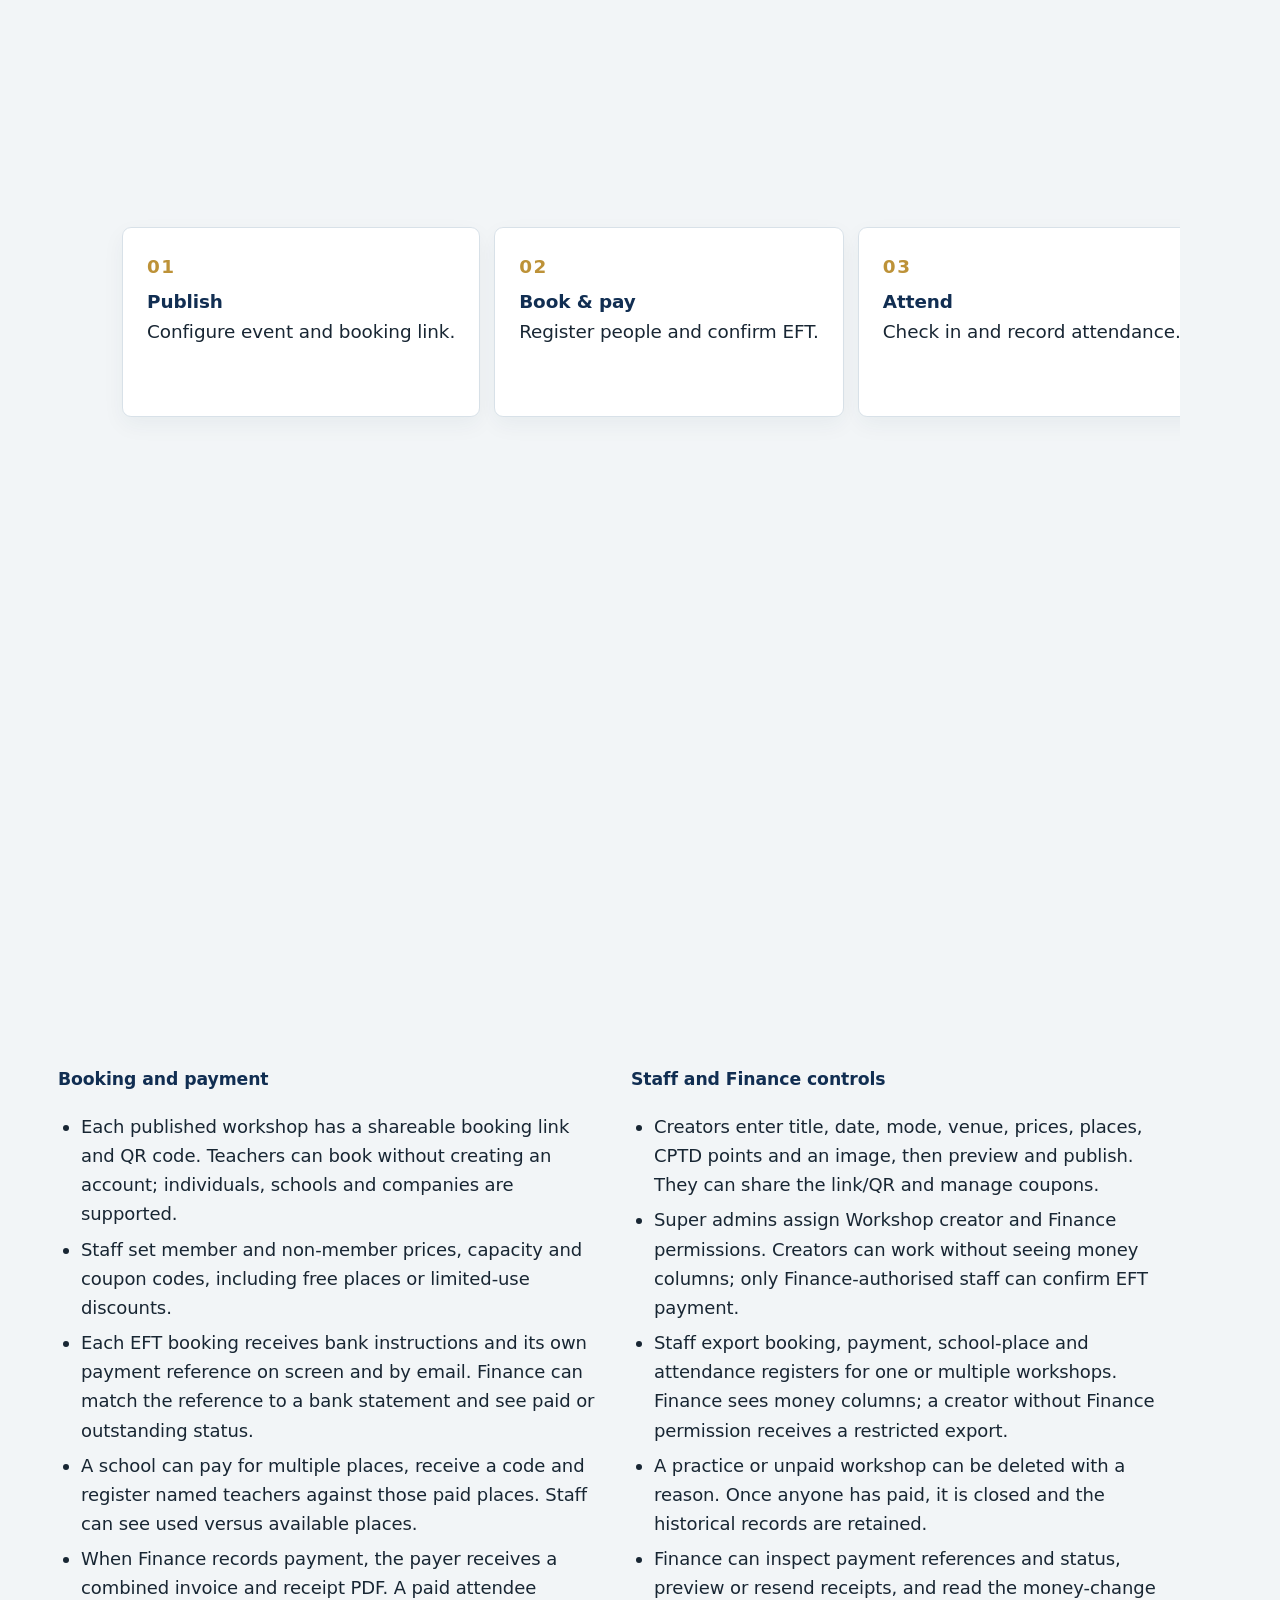
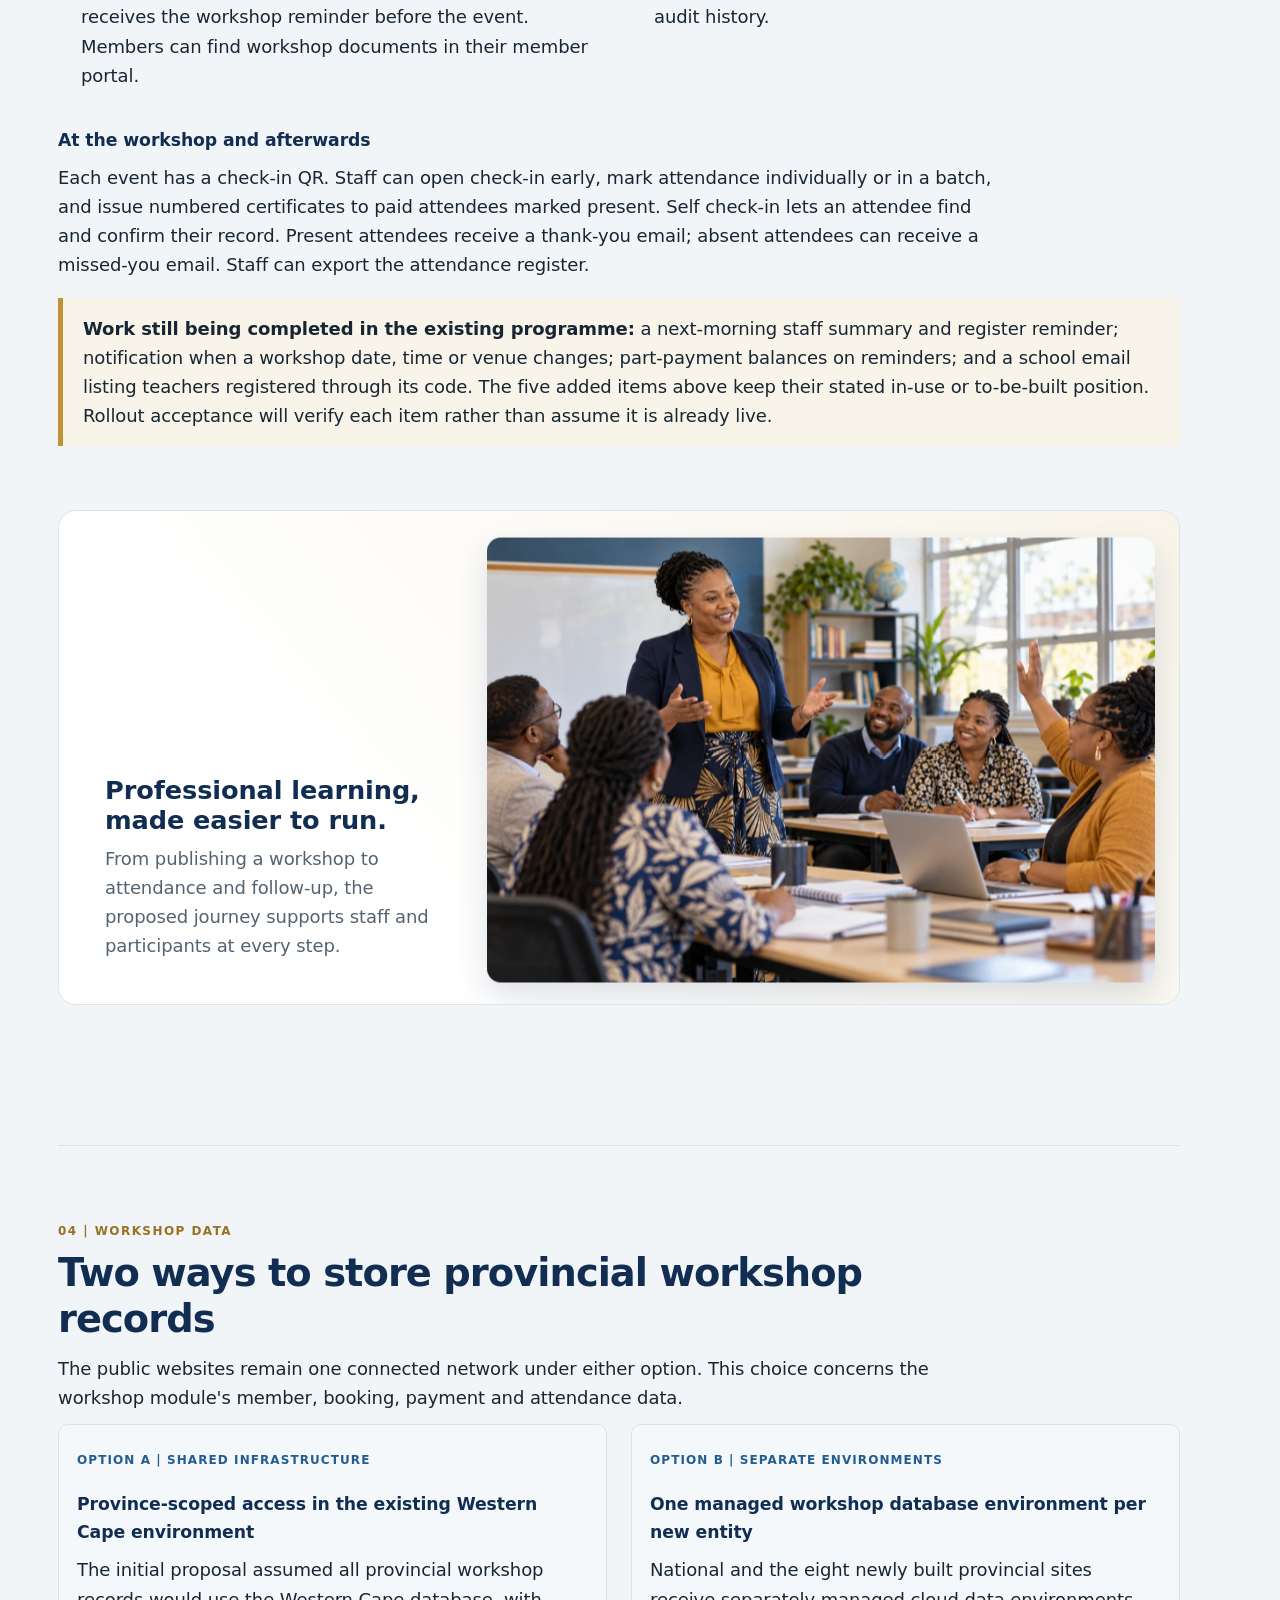
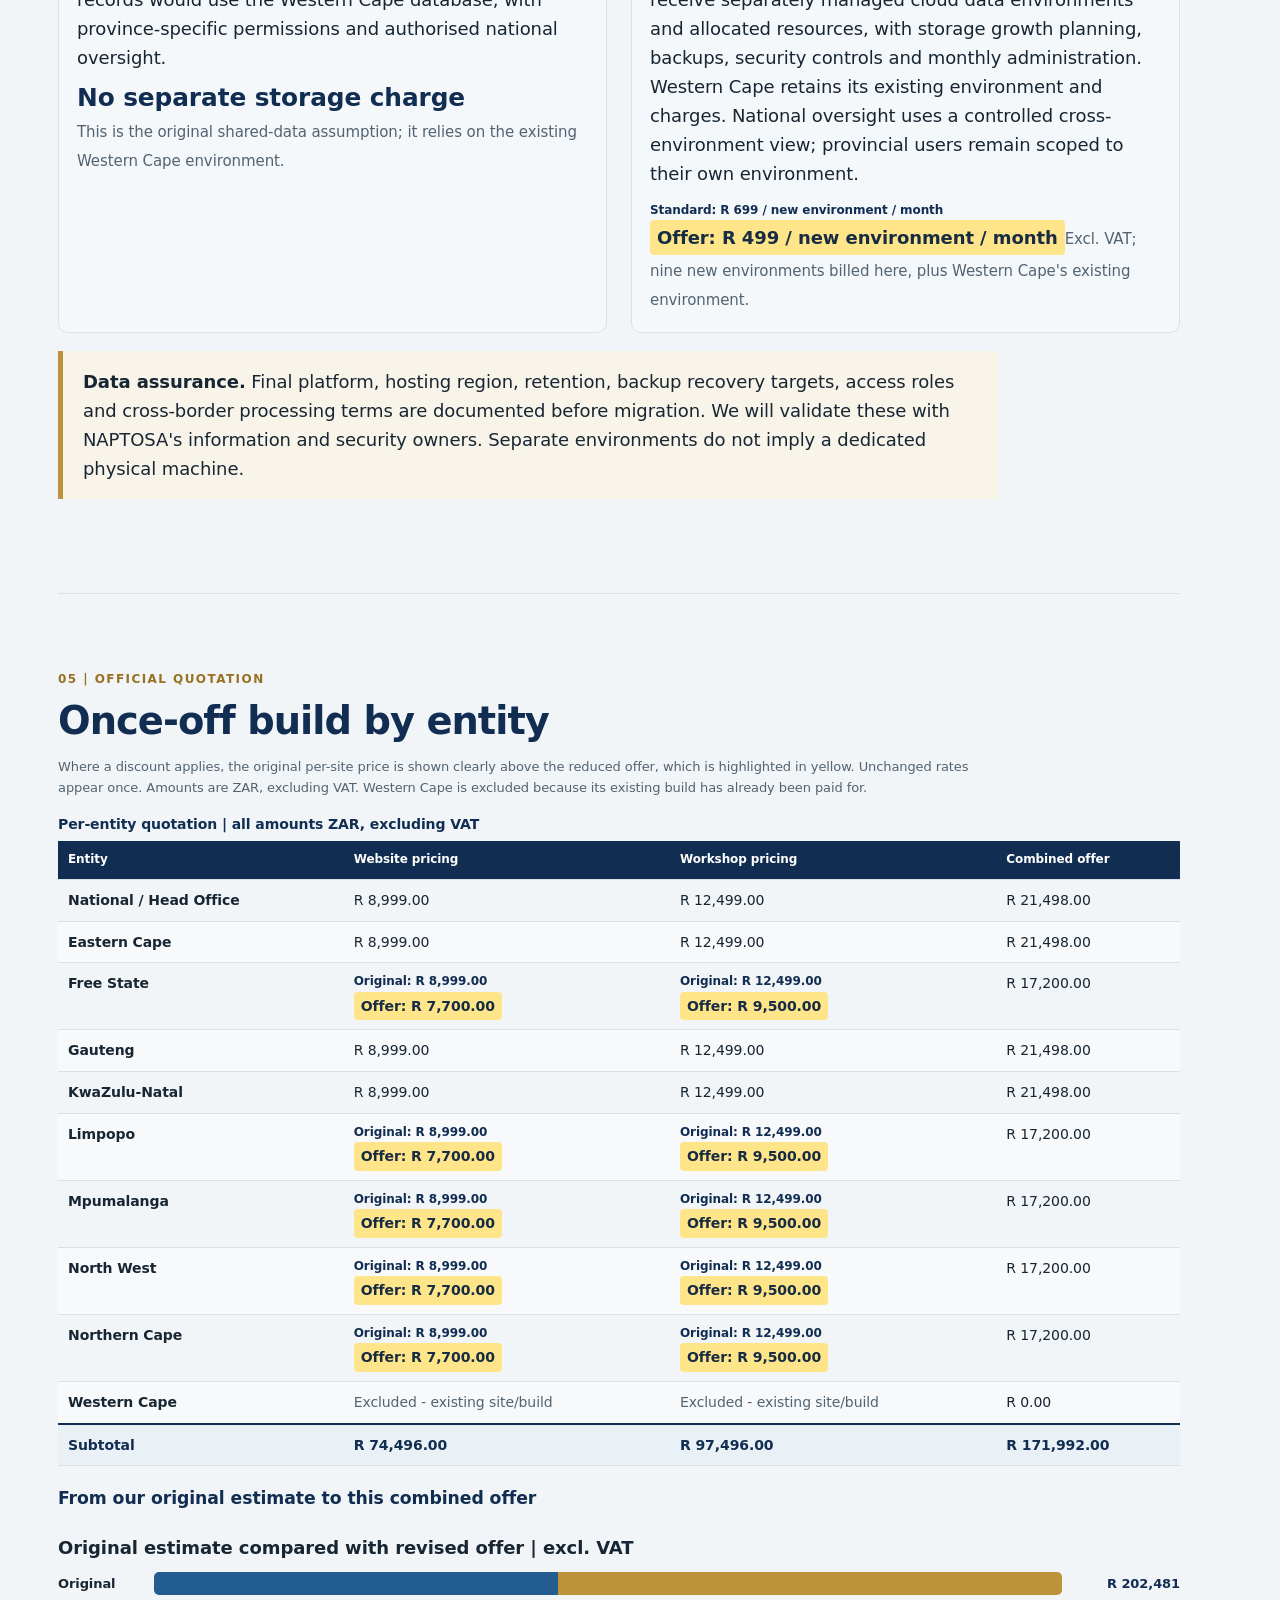
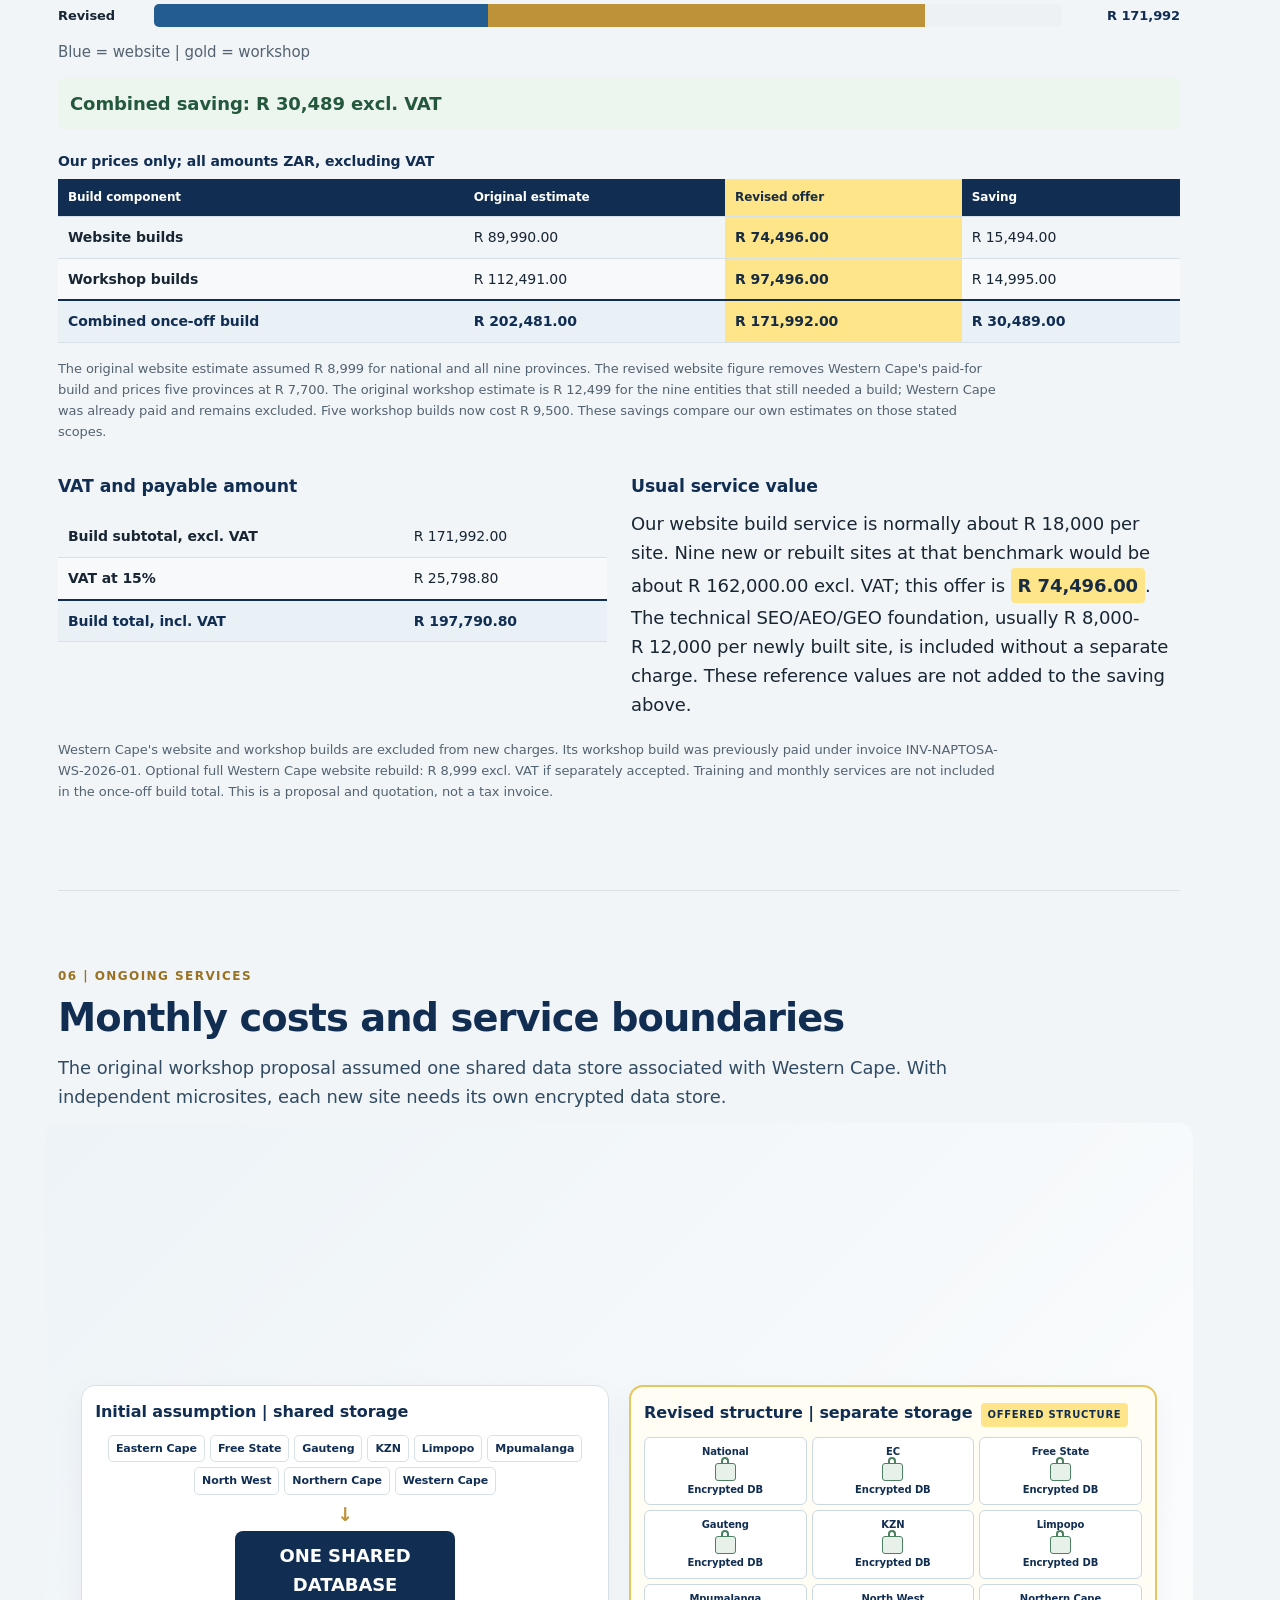
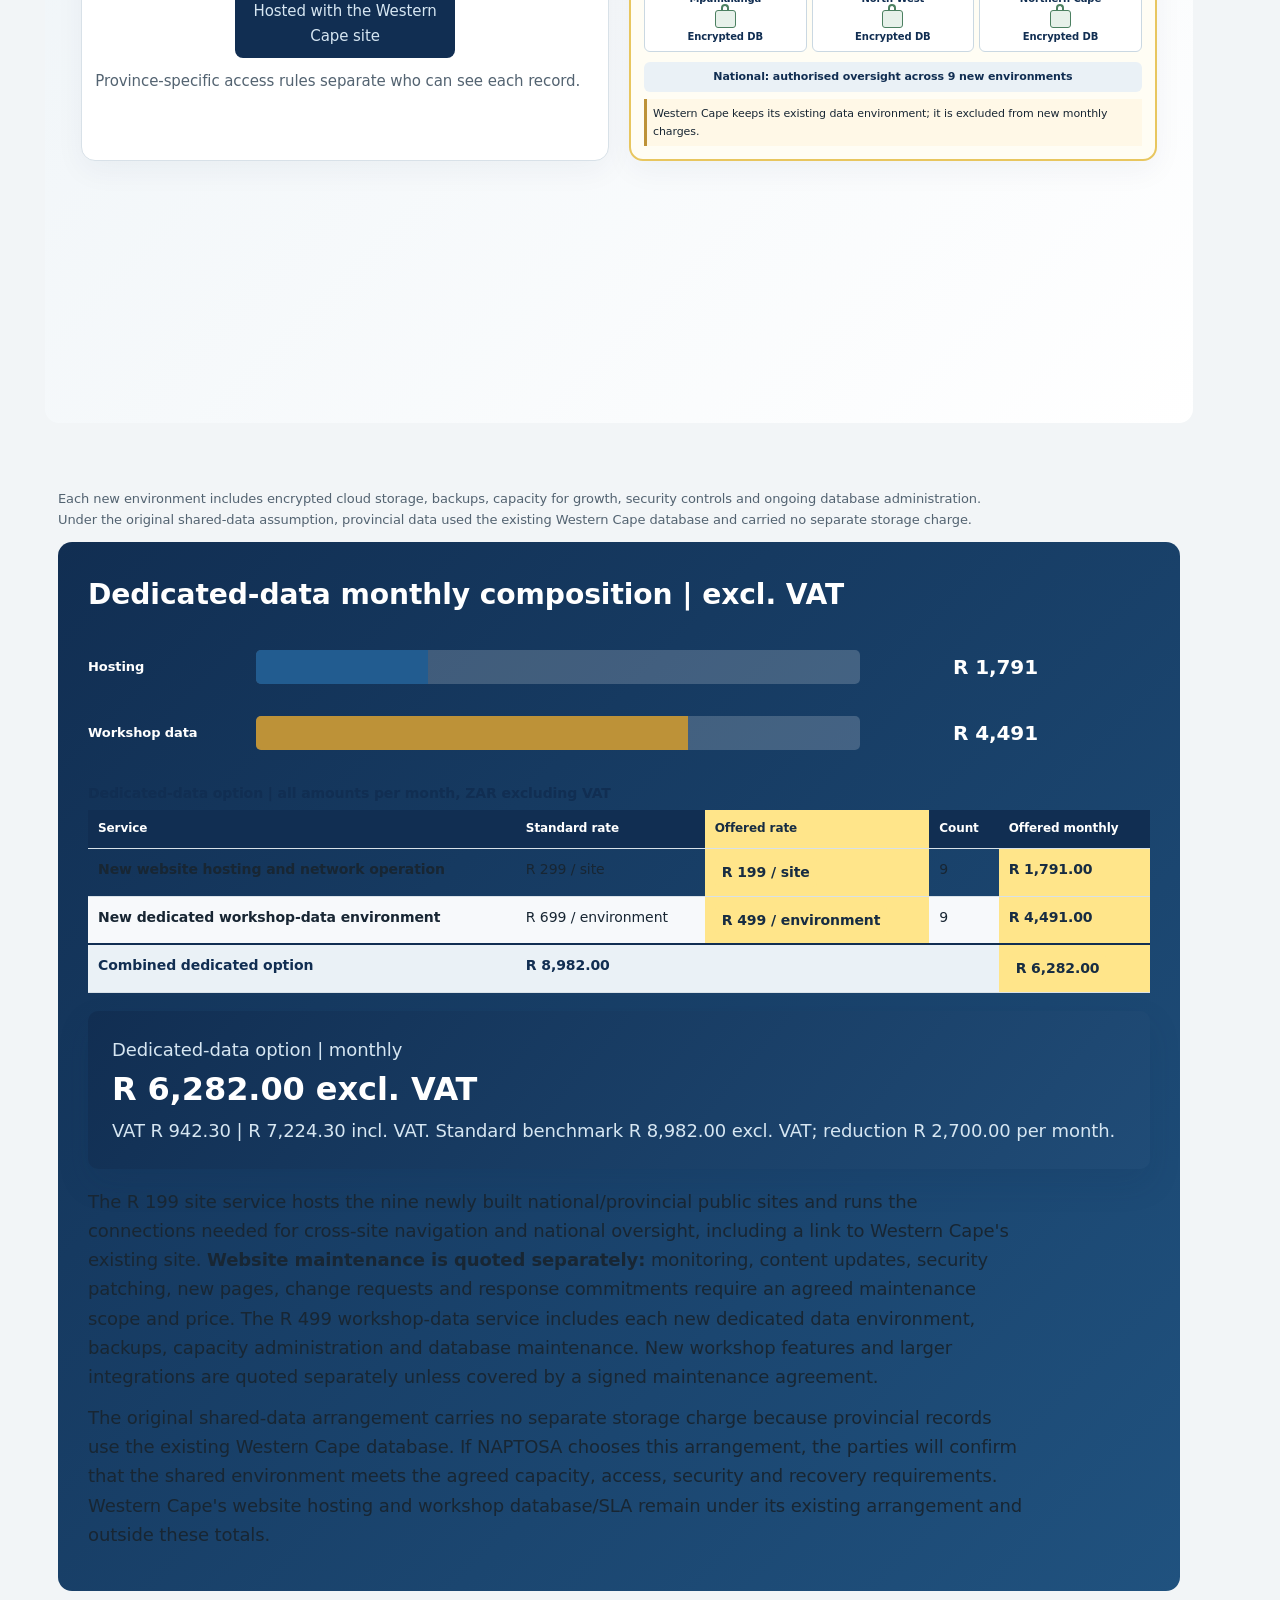
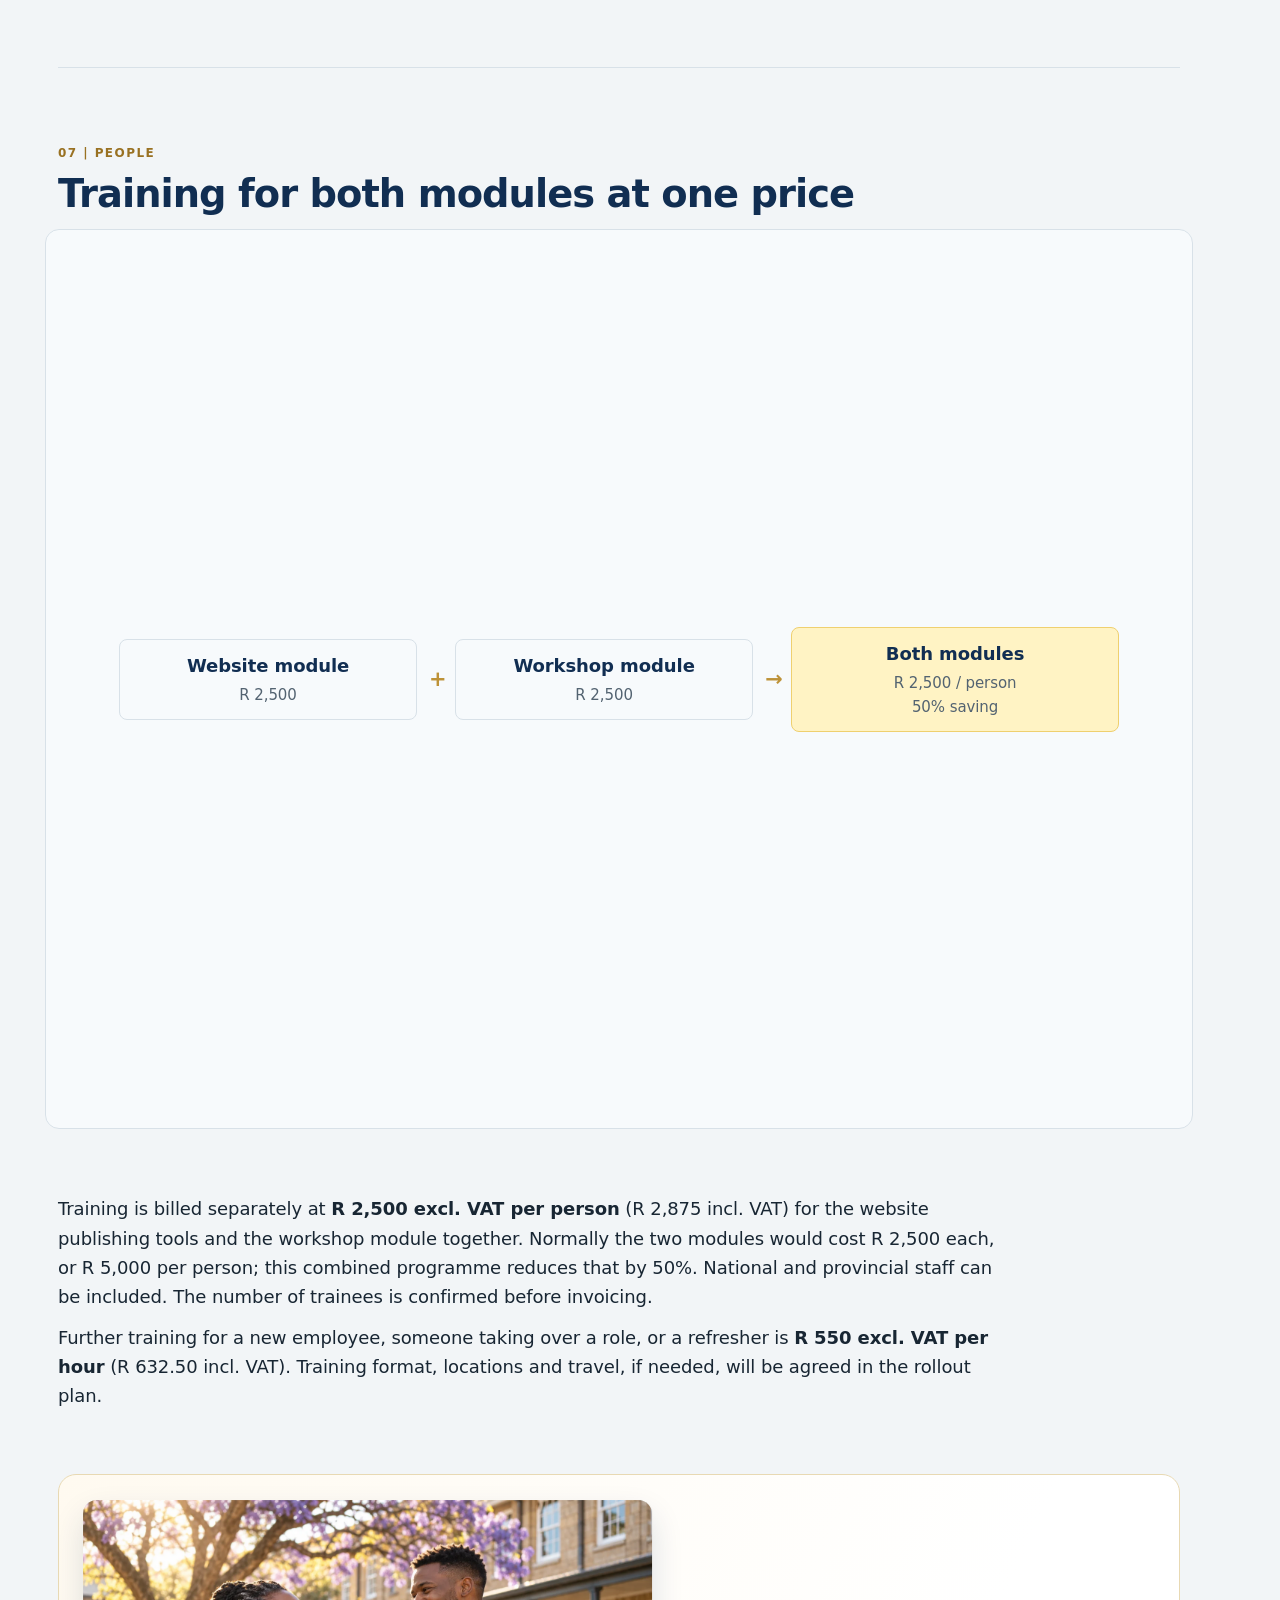
==== commit 88df203c: "Fix scroll-act content overflow in proposal" ====
--- a/scrollcraft/builds/naptosa-network/index.html
+++ b/scrollcraft/builds/naptosa-network/index.html
@@ -123,7 +123,7 @@
 @media(max-width:700px) { .proposal{margin:0;box-shadow:none}.topbar{padding:14px 22px}.cover{padding:48px 22px}.content{padding:0 22px 30px}.grid,.two{grid-template-columns:1fr}.flow{grid-template-columns:1fr 1fr}.footer{padding:22px}table{display:block;overflow-x:auto;white-space:nowrap} }
 @media(max-width:700px) { .storage-comparison{grid-template-columns:1fr}.training-visual{grid-template-columns:1fr}.training-visual .arrow{transform:rotate(90deg)}.branches,.status-grid{grid-template-columns:repeat(2,1fr)}.journey,.topology{grid-template-columns:1fr 1fr}.barrow{grid-template-columns:72px 1fr 84px}.timeline{grid-template-columns:1fr 1fr;border-top:0;border-left:3px solid var(--gold)} }
 @media print { html{scroll-behavior:auto}body{background:white;font-size:10.5pt}.proposal{box-shadow:none;margin:0;max-width:none}.topbar{padding:10px 0}.cover{padding:26px 0 25px}.cover h1{font-size:35pt}.cover .lead{font-size:14pt}.content{padding:0}.footer{padding:15px 0}nav,.download{display:none}section{padding:17px 0 8px}h2{font-size:18pt}h3{font-size:12pt}.grid{gap:8px}.card{padding:10px}.card strong{font-size:17pt}.flow{gap:5px}.flow div{padding:7px}table{font-size:9pt}th,td{padding:5px 6px}.card, .callout, .quote-box, table, tr, .flow, #acceptance,.network-map,.topology,.journey,.timeline,.payment-split,.status-grid,.status-card { break-inside:avoid-page }.workshop-ops{break-before:page} #overview,#data,#investment,#monthly,#delivery,#acceptance{break-before:page}.print-break{break-before:page} a{color:inherit;text-decoration:none} }
-</style><link rel="stylesheet" href="scrollcraft.css"><link rel="stylesheet" href="proposal.css?v=20261022-3"></head>
+</style><link rel="stylesheet" href="scrollcraft.css"><link rel="stylesheet" href="proposal.css?v=20261022-4"></head>
 <body><main class="proposal" id="top">
 <div class="topbar"><b>LBTec (Pty) Ltd t/a Smart AI Solutions</b><span>QUOTATION  |  LBTEC-NAPTOSA-NATIONAL-WEB-WS-001</span></div>
 <header class="cover" id="overview" data-sc-act="scrub" data-sc-span="2.2" data-sc-dwell="0.28"><div class="sc-stage" data-sc-stage><img class="sc-stage__poster" src="assets/hero-poster.webp" alt=""><video data-sc-scrub data-sc-src="assets/hero.mp4" data-sc-src-mobile="assets/hero-mobile.mp4" playsinline muted aria-hidden="true"></video><div class="sc-scrim"></div></div><div class="hero-copy"><div class="eyebrow">Proposal and quotation  |  22 October 2026</div>
@@ -153,8 +153,8 @@
 <h3>Five items carried over from the workshop proposal</h3>
 <div class="status-grid"><div class="status-card"><b>Auditor portal</b><small>Read-only financial records, exports and receipts.</small><span class="status future">To be built</span></div><div class="status-card"><b>Approvals</b><small>Before publishing; controlled workshop and bank-detail changes.</small><span class="status future">To be built</span></div><div class="status-card"><b>Audit trail</b><small>Money-change history in use; extending to other actions.</small><span class="status">In use; extending</span></div><div class="status-card"><b>Self check-in</b><small>Attendees confirm presence at a workshop.</small><span class="status">In use</span></div><div class="status-card"><b>Walk-in registration</b><small>On-site registration, payment, attendance and receipt.</small><span class="status future">To be built</span></div></div>
 <p class="price-note">The current Western Cape module remains the functional reference. The existing proposal distinguishes features in use from work still planned. Card payment processing is not included as a live capability in this quotation.</p></section>
-<section id="workshop-detail" data-sc-act="pan" data-sc-span="1.4"><div class="section-no">03a  |  Workshop scope schedule</div><h2>What staff and participants can do</h2><div class="sc-stage" data-sc-stage><div class="journey" data-sc-pan="0.04" aria-label="Publish, book and pay, attend, then follow up"><article><b>Publish</b>Configure event and booking link.</article><article><b>Book &amp; pay</b>Register people and confirm EFT.</article><article><b>Attend</b>Check in and record attendance.</article><article><b>Follow up</b>Certificates, messages and reports.</article></div></div>
-<div class="two workshop-ops"><div><h3>Booking and payment</h3><ul><li>Each published workshop has a shareable booking link and QR code. Teachers can book without creating an account; individuals, schools and companies are supported.</li><li>Staff set member and non-member prices, capacity and coupon codes, including free places or limited-use discounts.</li><li>Each EFT booking receives bank instructions and its own payment reference on screen and by email. Finance can match the reference to a bank statement and see paid or outstanding status.</li><li>A school can pay for multiple places, receive a code and register named teachers against those paid places. Staff can see used versus available places.</li><li>When Finance records payment, the payer receives a combined invoice and receipt PDF. A paid attendee receives the workshop reminder before the event. Members can find workshop documents in their member portal.</li></ul></div>
+<section id="workshop-detail"><div class="workshop-scroll-act" data-sc-act="pan" data-sc-span="1.4"><div class="section-no">03a  |  Workshop scope schedule</div><h2>What staff and participants can do</h2><div class="sc-stage" data-sc-stage><div class="journey" data-sc-pan="0.04" aria-label="Publish, book and pay, attend, then follow up"><article><b>Publish</b>Configure event and booking link.</article><article><b>Book &amp; pay</b>Register people and confirm EFT.</article><article><b>Attend</b>Check in and record attendance.</article><article><b>Follow up</b>Certificates, messages and reports.</article></div></div>
+</div><div class="two workshop-ops"><div><h3>Booking and payment</h3><ul><li>Each published workshop has a shareable booking link and QR code. Teachers can book without creating an account; individuals, schools and companies are supported.</li><li>Staff set member and non-member prices, capacity and coupon codes, including free places or limited-use discounts.</li><li>Each EFT booking receives bank instructions and its own payment reference on screen and by email. Finance can match the reference to a bank statement and see paid or outstanding status.</li><li>A school can pay for multiple places, receive a code and register named teachers against those paid places. Staff can see used versus available places.</li><li>When Finance records payment, the payer receives a combined invoice and receipt PDF. A paid attendee receives the workshop reminder before the event. Members can find workshop documents in their member portal.</li></ul></div>
 <div><h3>Staff and Finance controls</h3><ul><li>Creators enter title, date, mode, venue, prices, places, CPTD points and an image, then preview and publish. They can share the link/QR and manage coupons.</li><li>Super admins assign Workshop creator and Finance permissions. Creators can work without seeing money columns; only Finance-authorised staff can confirm EFT payment.</li><li>Staff export booking, payment, school-place and attendance registers for one or multiple workshops. Finance sees money columns; a creator without Finance permission receives a restricted export.</li><li>A practice or unpaid workshop can be deleted with a reason. Once anyone has paid, it is closed and the historical records are retained.</li><li>Finance can inspect payment references and status, preview or resend receipts, and read the money-change audit history.</li></ul></div></div>
 <h3>At the workshop and afterwards</h3><p>Each event has a check-in QR. Staff can open check-in early, mark attendance individually or in a batch, and issue numbered certificates to paid attendees marked present. Self check-in lets an attendee find and confirm their record. Present attendees receive a thank-you email; absent attendees can receive a missed-you email. Staff can export the attendance register.</p>
 <div class="callout"><b>Work still being completed in the existing programme:</b> a next-morning staff summary and register reminder; notification when a workshop date, time or venue changes; part-payment balances on reminders; and a school email listing teachers registered through its code. The five added items above keep their stated in-use or to-be-built position. Rollout acceptance will verify each item rather than assume it is already live.</div>
@@ -197,8 +197,8 @@
 <p>Training is billed separately at <b>R 2,500 excl. VAT per person</b> (R 2,875 incl. VAT) for the website publishing tools and the workshop module together. Normally the two modules would cost R 2,500 each, or R 5,000 per person; this combined programme reduces that by 50%. National and provincial staff can be included. The number of trainees is confirmed before invoicing.</p>
 <p>Further training for a new employee, someone taking over a role, or a refresher is <b>R 550 excl. VAT per hour</b> (R 632.50 incl. VAT). Training format, locations and travel, if needed, will be agreed in the rollout plan.</p>
 <div class="photo-story photo-story--training" data-sc-act="flow"><figure class="people-figure" data-sc-parallax="-0.04"><div class="people-figure__frame"><img src="assets/teacher-community.webp" alt="Two South African educators celebrating their shared work in a sunlit school courtyard" loading="lazy" decoding="async" width="1536" height="1024"></div></figure><p class="photo-caption"><b>Good systems make room for good teaching.</b><span>Training brings website publishing and workshop operations together, so provincial teams can confidently keep their communities informed.</span></p></div></section>
-<section id="delivery" data-sc-act="pan" data-sc-span="1.4"><div class="section-no">08  |  Delivery and terms</div><h2>A staged transition with visible checkpoints</h2><div class="sc-stage" data-sc-stage><div class="timeline" data-sc-pan="0.04"><div><b>1  |  Access</b>Inventory and approvals</div><div><b>2  |  Build</b>About one site per week</div><div><b>3  |  Verify</b>Test roles, data and journeys</div><div><b>4  |  Handover</b>Work toward early January 2027</div></div></div>
-<ol><li><b>Access and inventory:</b> NAPTOSA identifies the domain owner and current providers; we issue the formal hosting-access request and catalogue the existing national, Gauteng, KwaZulu-Natal and Western Cape sites and any records to migrate.</li>
+<section id="delivery"><div class="delivery-scroll-act" data-sc-act="pan" data-sc-span="1.4"><div class="section-no">08  |  Delivery and terms</div><h2>A staged transition with visible checkpoints</h2><div class="sc-stage" data-sc-stage><div class="timeline" data-sc-pan="0.04"><div><b>1  |  Access</b>Inventory and approvals</div><div><b>2  |  Build</b>About one site per week</div><div><b>3  |  Verify</b>Test roles, data and journeys</div><div><b>4  |  Handover</b>Work toward early January 2027</div></div></div>
+</div><ol><li><b>Access and inventory:</b> NAPTOSA identifies the domain owner and current providers; we issue the formal hosting-access request and catalogue the existing national, Gauteng, KwaZulu-Natal and Western Cape sites and any records to migrate.</li>
 <li><b>Design and national foundation:</b> agree the content model, permissions, brand system, national oversight requirements and domain/subdomain map.</li>
 <li><b>Provincial batches:</b> build two or three at a time, check desktop/mobile journeys, provincial autonomy, cross-site navigation, security boundaries and national visibility between batches.</li>
 <li><b>Workshop activation:</b> configure each agreed workshop environment and data option, migrate approved data, train staff and verify booking-to-reporting journeys before go-live.</li>
--- a/scrollcraft/builds/naptosa-network/proposal.css
+++ b/scrollcraft/builds/naptosa-network/proposal.css
@@ -1,17 +1,17 @@
 :root{--navy:#112e52;--blue:#225c90;--gold:#bd9238;--cream:#f8f4e9;--ink:#182633;--muted:#536371;--line:#d8e1e8;--sc-canvas:#f6f8fa;--sc-surface:#fff;--sc-ink:#182633;--sc-ink-soft:#526273;--sc-accent:#e7bd58;--sc-accent-ink:#162b42;--sc-maxw:1200px;--sc-gutter:clamp(20px,5vw,58px);--sc-section:clamp(46px,7vw,90px)}html{overflow-x:clip}
-html{scroll-behavior:smooth;scroll-padding-top:30px}body{background:#f2f5f7;color:var(--ink)}.proposal{max-width:none;margin:0;box-shadow:none;background:transparent}.topbar{position:absolute;z-index:5;top:0;left:0;right:90px;background:#102e50dd;backdrop-filter:blur(10px);padding:14px clamp(20px,5vw,58px)}.cover{position:relative;isolation:isolate;overflow:visible;height:auto;min-height:0;padding:0;background:#122c4b;color:white;border:0}.cover .sc-stage{background:#102338}.cover .sc-stage__poster,.cover video[data-sc-scrub]{object-fit:cover;object-position:center}.cover .sc-scrim{z-index:1;background:linear-gradient(90deg,#081a2ceb 0%,#0d2749ca 34%,#0d274950 67%,transparent 100%),linear-gradient(0deg,#091a2bd6,transparent 60%)}.hero-copy{position:absolute;z-index:3;inset:clamp(90px,14vh,150px) max(130px,calc((100vw - 1200px)/2)) 44px clamp(24px,9vw,140px);max-width:1110px;display:flex;flex-direction:column;align-items:flex-start;justify-content:center;color:#fff}.hero-copy .eyebrow{color:#f0cf7e}.hero-copy h1{max-width:760px;font-size:clamp(2.7rem,7vw,6rem);color:white;letter-spacing:-.055em;line-height:.98;margin:18px 0}.hero-copy .lead{max-width:680px;color:#f0f4f7;font-size:clamp(1.05rem,1.6vw,1.35rem)}.cover .grid{max-width:900px;width:100%;grid-template-columns:repeat(3,minmax(0,1fr));gap:10px;margin:20px 0 10px}.cover .card{padding:14px;background:#ffffffed;border-color:#ffffff40;border-radius:10px;color:var(--ink);box-shadow:0 10px 34px #06172b35}.cover .card strong{font-size:clamp(1.25rem,2vw,1.8rem)}.cover .network-map{display:none}.cover-meta{margin-top:12px;max-width:900px;color:#fff;border-color:#ffffff45}.cover-meta span{color:#e5c878}.hero-copy .download{background:#ffe58a;color:#172c42;margin-top:8px}.content{max-width:1280px;margin:0 auto;padding:20px max(100px,calc((100vw - 1110px)/2)) 70px clamp(20px,5vw,58px)}.content>section{position:relative;padding:clamp(40px,6vw,76px) 0;border-top:1px solid var(--line);scroll-margin-top:30px}.content>section:first-child{border-top:0}.content h2{font-size:clamp(1.8rem,3vw,2.6rem);max-width:920px}.lede{max-width:880px}.content p,.content li{max-width:940px}.content .download{position:relative;z-index:1;display:inline-flex;margin:16px 0 8px;box-shadow:0 8px 30px #112e5240}.chapter-nav{position:fixed;z-index:30;right:14px;top:50%;transform:translateY(-50%);display:flex;flex-direction:column;gap:5px;padding:9px;background:#112e52f2;border:1px solid #ffffff22;border-radius:16px;box-shadow:0 12px 36px #09182a40;backdrop-filter:blur(12px)}.chapter-nav a{display:flex;align-items:center;justify-content:flex-start;gap:9px;width:42px;height:35px;padding:0 11px;color:#e8edf2;text-decoration:none;border-radius:9px;overflow:hidden;transition:width .2s ease,background .2s ease}.chapter-nav a:hover,.chapter-nav a:focus-visible,.chapter-nav a[aria-current]{width:132px;background:#fff;color:var(--navy);outline:2px solid #e5c36e;outline-offset:2px}.chapter-nav span{font-size:11px;font-weight:900;letter-spacing:.08em}.chapter-nav i{font-size:12px;font-style:normal;font-weight:750;white-space:nowrap}.chapter-nav a:not(:hover):not(:focus-visible):not([aria-current]) i{display:none}.content>section[data-sc-act="pan"] .journey{min-width:720px;grid-template-columns:repeat(4,minmax(175px,1fr));gap:14px}.content>section[data-sc-act="pan"] .journey article{min-height:130px;background:#fff;box-shadow:0 8px 22px #1935500d}.content>section[data-sc-act="pin"]{background:linear-gradient(135deg,#fff,#f5f8fa);border-radius:18px;padding-inline:clamp(20px,3vw,42px);margin:30px 0}.storage-model{background:white;border-radius:14px;box-shadow:0 10px 30px #1935500c}.storage-comparison{gap:20px}.storage-model h3{font-size:1rem}.storage-model:nth-child(2){border:2px solid #e8c65f;background:#fffdf4}.storage-model:nth-child(2)>h3:after{content:"OFFERED STRUCTURE";display:inline-block;margin-left:8px;padding:4px 7px;background:#ffe58a;border-radius:4px;font-size:10px;letter-spacing:.07em}.rate-highlight,.offer-column,.revised-column{background:#ffe58a!important;color:#172c42!important}.quote-box{background:linear-gradient(130deg,#112e52,#204c77);box-shadow:0 14px 32px #112e5222}.section-no{color:#997122}.chapter-nav a:focus-visible,.download:focus-visible{outline:3px solid #dfb74f;outline-offset:3px}.footer{max-width:none;padding:28px clamp(20px,5vw,58px);background:#e7edf1}.sc-ready [data-sc-in]{transition:opacity .7s ease,transform .7s ease}
-@media(max-width:760px){.topbar{right:0;padding:11px 16px;font-size:10px}.topbar span{font-size:9px}.hero-copy{inset:82px 58px 24px 20px;justify-content:flex-start;padding-top:7vh}.hero-copy h1{font-size:clamp(2.4rem,11vw,4rem)}.hero-copy .lead{font-size:1rem}.cover .grid{grid-template-columns:1fr;gap:7px;margin:10px 0}.cover .card{padding:9px 12px;display:grid;grid-template-columns:1fr auto;gap:5px 12px}.cover .card .label{grid-column:1/-1}.cover .card strong{grid-column:1;grid-row:2;margin:0}.cover .card span:last-child{grid-column:2;grid-row:2;align-self:center;font-size:11px}.cover-meta{display:none}.chapter-nav{right:5px;gap:3px;padding:6px;border-radius:12px}.chapter-nav a{width:34px;height:34px;padding:0 9px}.chapter-nav a:hover,.chapter-nav a:focus-visible,.chapter-nav a[aria-current]{width:40px}.chapter-nav a i{display:none!important}.content{padding:16px 55px 100px 18px}.content>section[data-sc-act="pin"]{padding:32px 18px;margin:22px 0}.content>section[data-sc-act="pan"]{overflow:hidden}.content>section[data-sc-act="pan"] .journey{min-width:0;grid-template-columns:1fr 1fr}.content .download{right:57px;bottom:12px;padding:10px 12px;font-size:12px}.storage-comparison{grid-template-columns:1fr}.dedicated-cell{font-size:9px}.training-visual{grid-template-columns:1fr 26px 1fr 26px 1.1fr}.training-visual div{font-size:11px}.training-visual .arrow{transform:none}.timeline{grid-template-columns:1fr 1fr}.footer{padding-right:55px}table{font-size:12px}}
+html{scroll-behavior:smooth;scroll-padding-top:30px}body{background:#f2f5f7;color:var(--ink)}.proposal{max-width:none;margin:0;box-shadow:none;background:transparent}.topbar{position:absolute;z-index:5;top:0;left:0;right:90px;background:#102e50dd;backdrop-filter:blur(10px);padding:14px clamp(20px,5vw,58px)}.cover{position:relative;isolation:isolate;overflow:visible;height:auto;min-height:0;padding:0;background:#122c4b;color:white;border:0}.cover .sc-stage{background:#102338}.cover .sc-stage__poster,.cover video[data-sc-scrub]{object-fit:cover;object-position:center}.cover .sc-scrim{z-index:1;background:linear-gradient(90deg,#081a2ceb 0%,#0d2749ca 34%,#0d274950 67%,transparent 100%),linear-gradient(0deg,#091a2bd6,transparent 60%)}.hero-copy{position:absolute;z-index:3;inset:clamp(90px,14vh,150px) max(130px,calc((100vw - 1200px)/2)) 44px clamp(24px,9vw,140px);max-width:1110px;display:flex;flex-direction:column;align-items:flex-start;justify-content:center;color:#fff}.hero-copy .eyebrow{color:#f0cf7e}.hero-copy h1{max-width:760px;font-size:clamp(2.7rem,7vw,6rem);color:white;letter-spacing:-.055em;line-height:.98;margin:18px 0}.hero-copy .lead{max-width:680px;color:#f0f4f7;font-size:clamp(1.05rem,1.6vw,1.35rem)}.cover .grid{max-width:900px;width:100%;grid-template-columns:repeat(3,minmax(0,1fr));gap:10px;margin:20px 0 10px}.cover .card{padding:14px;background:#ffffffed;border-color:#ffffff40;border-radius:10px;color:var(--ink);box-shadow:0 10px 34px #06172b35}.cover .card strong{font-size:clamp(1.25rem,2vw,1.8rem)}.cover .network-map{display:none}.cover-meta{margin-top:12px;max-width:900px;color:#fff;border-color:#ffffff45}.cover-meta span{color:#e5c878}.hero-copy .download{background:#ffe58a;color:#172c42;margin-top:8px}.content{max-width:1280px;margin:0 auto;padding:20px max(100px,calc((100vw - 1110px)/2)) 70px clamp(20px,5vw,58px)}.content>section{position:relative;padding:clamp(40px,6vw,76px) 0;border-top:1px solid var(--line);scroll-margin-top:30px}.content>section:first-child{border-top:0}.content h2{font-size:clamp(1.8rem,3vw,2.6rem);max-width:920px}.lede{max-width:880px}.content p,.content li{max-width:940px}.content .download{position:relative;z-index:1;display:inline-flex;margin:16px 0 8px;box-shadow:0 8px 30px #112e5240}.chapter-nav{position:fixed;z-index:30;right:14px;top:50%;transform:translateY(-50%);display:flex;flex-direction:column;gap:5px;padding:9px;background:#112e52f2;border:1px solid #ffffff22;border-radius:16px;box-shadow:0 12px 36px #09182a40;backdrop-filter:blur(12px)}.chapter-nav a{display:flex;align-items:center;justify-content:flex-start;gap:9px;width:42px;height:35px;padding:0 11px;color:#e8edf2;text-decoration:none;border-radius:9px;overflow:hidden;transition:width .2s ease,background .2s ease}.chapter-nav a:hover,.chapter-nav a:focus-visible,.chapter-nav a[aria-current]{width:132px;background:#fff;color:var(--navy);outline:2px solid #e5c36e;outline-offset:2px}.chapter-nav span{font-size:11px;font-weight:900;letter-spacing:.08em}.chapter-nav i{font-size:12px;font-style:normal;font-weight:750;white-space:nowrap}.chapter-nav a:not(:hover):not(:focus-visible):not([aria-current]) i{display:none}.content>section [data-sc-act="pan"] .journey{min-width:720px;grid-template-columns:repeat(4,minmax(175px,1fr));gap:14px}.content>section [data-sc-act="pan"] .journey article{min-height:130px;background:#fff;box-shadow:0 8px 22px #1935500d}.content>section[data-sc-act="pin"]{background:linear-gradient(135deg,#fff,#f5f8fa);border-radius:18px;padding-inline:clamp(20px,3vw,42px);margin:30px 0}.storage-model{background:white;border-radius:14px;box-shadow:0 10px 30px #1935500c}.storage-comparison{gap:20px}.storage-model h3{font-size:1rem}.storage-model:nth-child(2){border:2px solid #e8c65f;background:#fffdf4}.storage-model:nth-child(2)>h3:after{content:"OFFERED STRUCTURE";display:inline-block;margin-left:8px;padding:4px 7px;background:#ffe58a;border-radius:4px;font-size:10px;letter-spacing:.07em}.rate-highlight,.offer-column,.revised-column{background:#ffe58a!important;color:#172c42!important}.quote-box{background:linear-gradient(130deg,#112e52,#204c77);box-shadow:0 14px 32px #112e5222}.section-no{color:#997122}.chapter-nav a:focus-visible,.download:focus-visible{outline:3px solid #dfb74f;outline-offset:3px}.footer{max-width:none;padding:28px clamp(20px,5vw,58px);background:#e7edf1}.sc-ready [data-sc-in]{transition:opacity .7s ease,transform .7s ease}
+@media(max-width:760px){.topbar{right:0;padding:11px 16px;font-size:10px}.topbar span{font-size:9px}.hero-copy{inset:82px 58px 24px 20px;justify-content:flex-start;padding-top:7vh}.hero-copy h1{font-size:clamp(2.4rem,11vw,4rem)}.hero-copy .lead{font-size:1rem}.cover .grid{grid-template-columns:1fr;gap:7px;margin:10px 0}.cover .card{padding:9px 12px;display:grid;grid-template-columns:1fr auto;gap:5px 12px}.cover .card .label{grid-column:1/-1}.cover .card strong{grid-column:1;grid-row:2;margin:0}.cover .card span:last-child{grid-column:2;grid-row:2;align-self:center;font-size:11px}.cover-meta{display:none}.chapter-nav{right:5px;gap:3px;padding:6px;border-radius:12px}.chapter-nav a{width:34px;height:34px;padding:0 9px}.chapter-nav a:hover,.chapter-nav a:focus-visible,.chapter-nav a[aria-current]{width:40px}.chapter-nav a i{display:none!important}.content{padding:16px 55px 100px 18px}.content>section[data-sc-act="pin"]{padding:32px 18px;margin:22px 0}.content>section [data-sc-act="pan"]{overflow:hidden}.content>section [data-sc-act="pan"] .journey{min-width:0;grid-template-columns:1fr 1fr}.content .download{right:57px;bottom:12px;padding:10px 12px;font-size:12px}.storage-comparison{grid-template-columns:1fr}.dedicated-cell{font-size:9px}.training-visual{grid-template-columns:1fr 26px 1fr 26px 1.1fr}.training-visual div{font-size:11px}.training-visual .arrow{transform:none}.timeline{grid-template-columns:1fr 1fr}.footer{padding-right:55px}table{font-size:12px}}
 @media(max-width:420px){.hero-copy{padding-top:5vh}.hero-copy .eyebrow{font-size:10px}.hero-copy h1{font-size:2.45rem}.hero-copy .lead{font-size:.9rem;line-height:1.4}.cover .card span:last-child{font-size:10px}.cover .grid{margin:7px 0}.cover .card strong{font-size:1.2rem}.training-visual{grid-template-columns:1fr}.training-visual .arrow{transform:rotate(90deg)}.content .download{right:52px;left:10px;text-align:center}.barrow{grid-template-columns:66px 1fr 78px}.chapter-nav a{width:31px;padding:0 8px}}
 @media(prefers-reduced-motion:reduce){html{scroll-behavior:auto}.chapter-nav a{transition:none}.cover video[data-sc-scrub]{display:none!important}.cover .sc-stage__poster{opacity:1!important}}
 @media print{.chapter-nav,.content .download,.topbar{display:none!important}.cover{height:260px!important;min-height:0}.cover .sc-stage{height:260px!important;position:absolute!important}.hero-copy{position:relative;inset:auto;padding:35px 30px}.hero-copy .grid{grid-template-columns:repeat(3,1fr)}.content{max-width:none;padding:0 20px}.proposal{background:#fff}.content>section[data-sc-act="pin"]{margin:0;border-radius:0}.sc-stage{position:relative}}
-.story-scene{position:relative;height:1px;margin:0 -1vw 20px}.story-scene .sc-stage{display:flex;align-items:center;justify-content:center;padding:24px;overflow:visible;background:linear-gradient(135deg,#edf3f7,#fff);border-radius:14px}.story-scene .network-map{width:min(1080px,90vw);margin:0}.story-scene.data-scene .sc-stage{padding:clamp(16px,3vw,36px)}.story-scene.data-scene .storage-comparison{width:min(1180px,92vw);margin:0}.story-scene.monthly-scene .sc-stage{background:linear-gradient(135deg,#112e52,#20527f)}.monthly-scene .money-visual{width:min(950px,84vw);margin:0;color:white;font-size:clamp(1.2rem,2.2vw,2rem)}.monthly-scene .barrow{grid-template-columns:150px 1fr 160px;gap:18px;margin:32px 0}.monthly-scene .bar{height:34px;background:#ffffff30}.monthly-scene .bar-label{color:white;font-size:1.25rem}.content>section[data-sc-act="pan"] .sc-stage{overflow:hidden;display:flex;align-items:center}.content>section[data-sc-act="pan"] .journey{min-width:1780px;grid-template-columns:repeat(4,minmax(390px,1fr));padding-inline:5vw}.content>section[data-sc-act="pan"] .journey article{min-height:190px;padding:24px;font-size:1.15rem}.content>section[data-sc-act="pan"] .timeline{min-width:1640px;grid-template-columns:repeat(4,minmax(350px,1fr));padding-inline:5vw;border-top:0;gap:16px}.content>section[data-sc-act="pan"] .timeline div{background:#fff;border:1px solid var(--line);border-top:4px solid var(--gold);border-radius:12px;padding:24px;font-size:1rem}.content>section[data-sc-act="pan"] .timeline b{font-size:1.2rem;margin-bottom:8px}
+.story-scene{position:relative;height:1px;margin:0 -1vw 20px}.story-scene .sc-stage{display:flex;align-items:center;justify-content:center;padding:24px;overflow:visible;background:linear-gradient(135deg,#edf3f7,#fff);border-radius:14px}.story-scene .network-map{width:min(1080px,90vw);margin:0}.story-scene.data-scene .sc-stage{padding:clamp(16px,3vw,36px)}.story-scene.data-scene .storage-comparison{width:min(1180px,92vw);margin:0}.story-scene.monthly-scene .sc-stage{background:linear-gradient(135deg,#112e52,#20527f)}.monthly-scene .money-visual{width:min(950px,84vw);margin:0;color:white;font-size:clamp(1.2rem,2.2vw,2rem)}.monthly-scene .barrow{grid-template-columns:150px 1fr 160px;gap:18px;margin:32px 0}.monthly-scene .bar{height:34px;background:#ffffff30}.monthly-scene .bar-label{color:white;font-size:1.25rem}.content>section [data-sc-act="pan"] .sc-stage{overflow:hidden;display:flex;align-items:center}.content>section [data-sc-act="pan"] .journey{min-width:1780px;grid-template-columns:repeat(4,minmax(390px,1fr));padding-inline:5vw}.content>section [data-sc-act="pan"] .journey article{min-height:190px;padding:24px;font-size:1.15rem}.content>section [data-sc-act="pan"] .timeline{min-width:1640px;grid-template-columns:repeat(4,minmax(350px,1fr));padding-inline:5vw;border-top:0;gap:16px}.content>section [data-sc-act="pan"] .timeline div{background:#fff;border:1px solid var(--line);border-top:4px solid var(--gold);border-radius:12px;padding:24px;font-size:1rem}.content>section [data-sc-act="pan"] .timeline b{font-size:1.2rem;margin-bottom:8px}
  .monthly-scene{padding:30px;border-radius:14px;background:linear-gradient(135deg,#112e52,#20527f)}
 .hero-copy h1{max-width:1020px;font-size:clamp(2.75rem,6.1vw,5.45rem)}.training-scene .sc-stage{display:flex;align-items:center;justify-content:center;background:#f7fafc;border:1px solid var(--line);border-radius:14px}.training-scene .training-visual{width:min(1000px,88vw);margin:0}
 @media(max-width:760px){.hero-copy h1{font-size:clamp(2.25rem,9vw,3.35rem);max-width:96%}.training-scene .training-visual{width:92vw}}
 .hero-copy{top:20vh;bottom:10vh;justify-content:flex-start}.cover .grid,.cover-meta,.cover .network-map,.cover .download{display:none!important}.hero-copy h1{font-size:clamp(2.8rem,5.8vw,5.2rem)}
 @media(max-width:760px){.hero-copy{top:16vh;bottom:12vh;padding-top:0}.hero-copy h1{font-size:clamp(2.35rem,8.5vw,3.3rem)}}
-@media(max-width:760px){.content>section[data-sc-act="pan"] .journey{min-width:340vw;grid-template-columns:repeat(4,minmax(76vw,1fr));padding-inline:16px}.content>section[data-sc-act="pan"] .journey article{min-height:180px;padding:18px}.content>section[data-sc-act="pan"] .timeline{min-width:340vw;grid-template-columns:repeat(4,minmax(76vw,1fr));padding-inline:16px}.story-scene .sc-stage{padding:14px}.story-scene.data-scene .storage-comparison{width:min(92vw,520px)}.monthly-scene .money-visual{width:88vw}.monthly-scene .barrow{grid-template-columns:76px 1fr 80px;gap:7px;margin:22px 0}}
-.content>section[data-sc-act="pan"] .sc-stage{width:100%;max-width:100%;min-width:0;box-sizing:border-box}
+@media(max-width:760px){.content>section [data-sc-act="pan"] .journey{min-width:340vw;grid-template-columns:repeat(4,minmax(76vw,1fr));padding-inline:16px}.content>section [data-sc-act="pan"] .journey article{min-height:180px;padding:18px}.content>section [data-sc-act="pan"] .timeline{min-width:340vw;grid-template-columns:repeat(4,minmax(76vw,1fr));padding-inline:16px}.story-scene .sc-stage{padding:14px}.story-scene.data-scene .storage-comparison{width:min(92vw,520px)}.monthly-scene .money-visual{width:88vw}.monthly-scene .barrow{grid-template-columns:76px 1fr 80px;gap:7px;margin:22px 0}}
+.content>section [data-sc-act="pan"] .sc-stage{width:100%;max-width:100%;min-width:0;box-sizing:border-box}
 @media(max-width:760px){
   .content>section[data-sc-act=pin]{padding-right:56px!important}
   .content .download{position:static;display:inline-flex;max-width:100%;margin:16px 0 8px;box-shadow:none}
@@ -21,6 +21,6 @@
   .two>*{min-width:0;max-width:100%}
   .rate-highlight{white-space:normal;overflow-wrap:anywhere}
 }
-.photo-story{display:grid;grid-template-columns:minmax(0,1.45fr) minmax(220px,.7fr);align-items:end;gap:clamp(18px,4vw,48px);margin:clamp(30px,5vw,64px) 0;padding:clamp(14px,2vw,24px);background:linear-gradient(125deg,#fff 0%,#eef3f6 100%);border:1px solid #dce5eb;border-radius:18px;overflow:hidden;isolation:isolate}.people-figure{margin:0;min-width:0;border-radius:14px;transform:translateZ(0)}.people-figure__frame{overflow:hidden;border-radius:14px;background:#d9e2e7;box-shadow:0 14px 32px #112e5224}.people-figure img{display:block;width:100%;height:auto;aspect-ratio:3/2;object-fit:cover;transform:scale(1.01);transition:transform .65s cubic-bezier(.2,.7,.2,1)}.people-figure:hover img,.people-figure:focus-within img{transform:scale(1.045)}.photo-caption{align-self:end;display:grid;gap:10px;margin:0 0 4px;padding:8px 4px 16px 0;color:#182633}.photo-caption b{font-size:clamp(1.2rem,2vw,1.65rem);line-height:1.15;color:#112e52}.photo-caption span{max-width:34ch;color:#536371;line-height:1.6}.photo-story--workshop{grid-template-columns:minmax(220px,.72fr) minmax(0,1.35fr);align-items:center;background:linear-gradient(230deg,#f8f4e9,#fff 72%)}.photo-story--workshop .photo-caption{grid-column:1;grid-row:1;padding-left:clamp(4px,2vw,22px)}.photo-story--workshop .people-figure{grid-column:2;grid-row:1}.photo-story--training{grid-template-columns:minmax(0,1fr) minmax(210px,.8fr);align-items:center;border-color:#e8d9b3;background:linear-gradient(115deg,#fffaf0,#fff 76%)}
+.photo-story{display:grid;grid-template-columns:minmax(0,1.45fr) minmax(220px,.7fr);align-items:end;gap:clamp(18px,4vw,48px);margin:clamp(30px,5vw,64px) 0;padding:clamp(14px,2vw,24px);background:linear-gradient(125deg,#fff 0%,#eef3f6 100%);border:1px solid #dce5eb;border-radius:18px;overflow:hidden;isolation:isolate}.people-figure{margin:0;min-width:0;border-radius:14px;transform:translateZ(0)}.people-figure__frame{overflow:hidden;border-radius:14px;background:#d9e2e7;box-shadow:0 14px 32px #112e5224}.people-figure img{display:block;width:100%;height:auto;aspect-ratio:3/2;object-fit:cover;transform:scale(1.01);transition:transform .65s cubic-bezier(.2,.7,.2,1)}@media(hover:hover){.people-figure:hover img{transform:scale(1.045)}}.photo-caption{align-self:end;display:grid;gap:10px;margin:0 0 4px;padding:8px 4px 16px 0;color:#182633}.photo-caption b{font-size:clamp(1.2rem,2vw,1.65rem);line-height:1.15;color:#112e52}.photo-caption span{max-width:34ch;color:#536371;line-height:1.6}.photo-story--workshop{grid-template-columns:minmax(220px,.72fr) minmax(0,1.35fr);align-items:center;background:linear-gradient(230deg,#f8f4e9,#fff 72%)}.photo-story--workshop .photo-caption{grid-column:1;grid-row:1;padding-left:clamp(4px,2vw,22px)}.photo-story--workshop .people-figure{grid-column:2;grid-row:1}.photo-story--training{grid-template-columns:minmax(0,1fr) minmax(210px,.8fr);align-items:center;border-color:#e8d9b3;background:linear-gradient(115deg,#fffaf0,#fff 76%)}
 @media(max-width:760px){.photo-story,.photo-story--workshop,.photo-story--training{grid-template-columns:minmax(0,1fr);gap:12px;margin:28px 0;padding:12px}.photo-story--workshop .people-figure{grid-column:1;grid-row:1}.photo-story--workshop .photo-caption{grid-column:1;grid-row:2;padding:4px 6px 10px}.photo-story--training .people-figure{grid-row:1}.photo-caption{padding:4px 6px 10px}.photo-caption span{max-width:46ch}}
 @media(prefers-reduced-motion:reduce){.people-figure img{transition:none;transform:none}.people-figure:hover img,.people-figure:focus-within img{transform:none}}
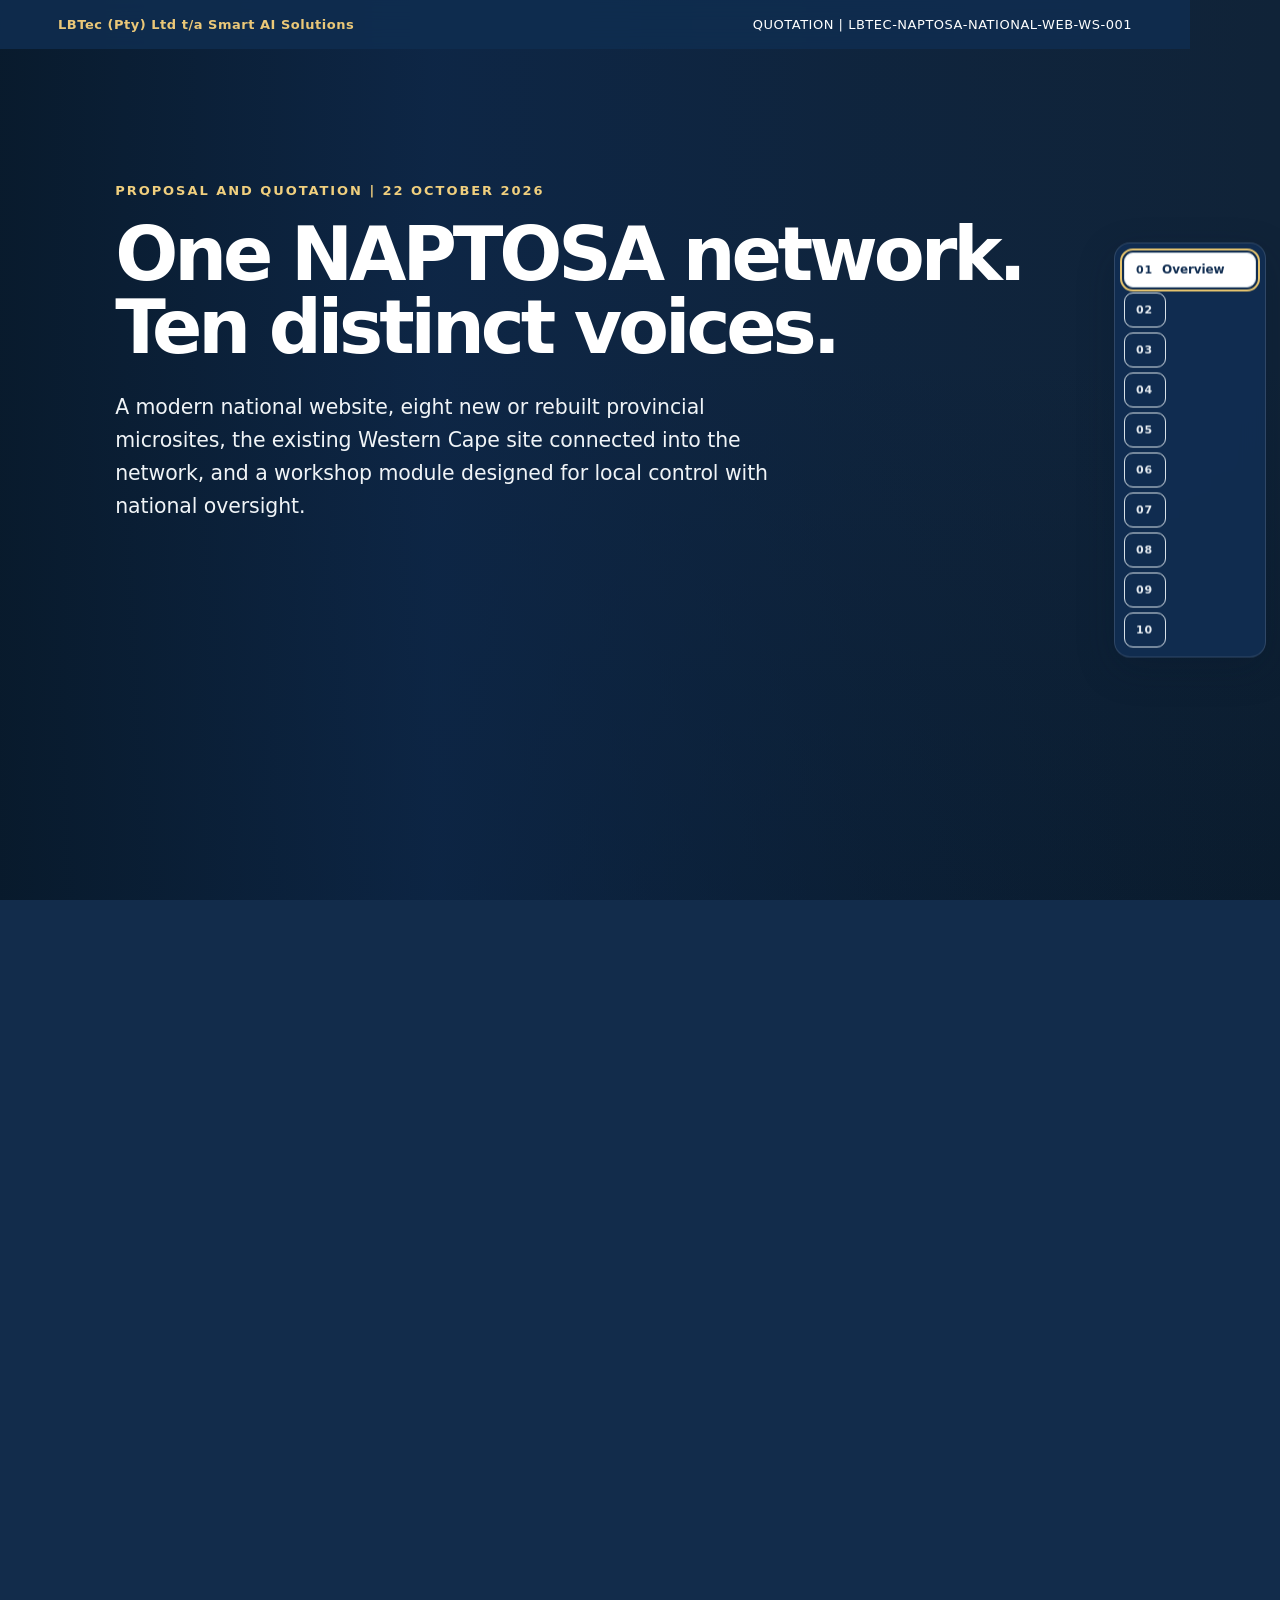
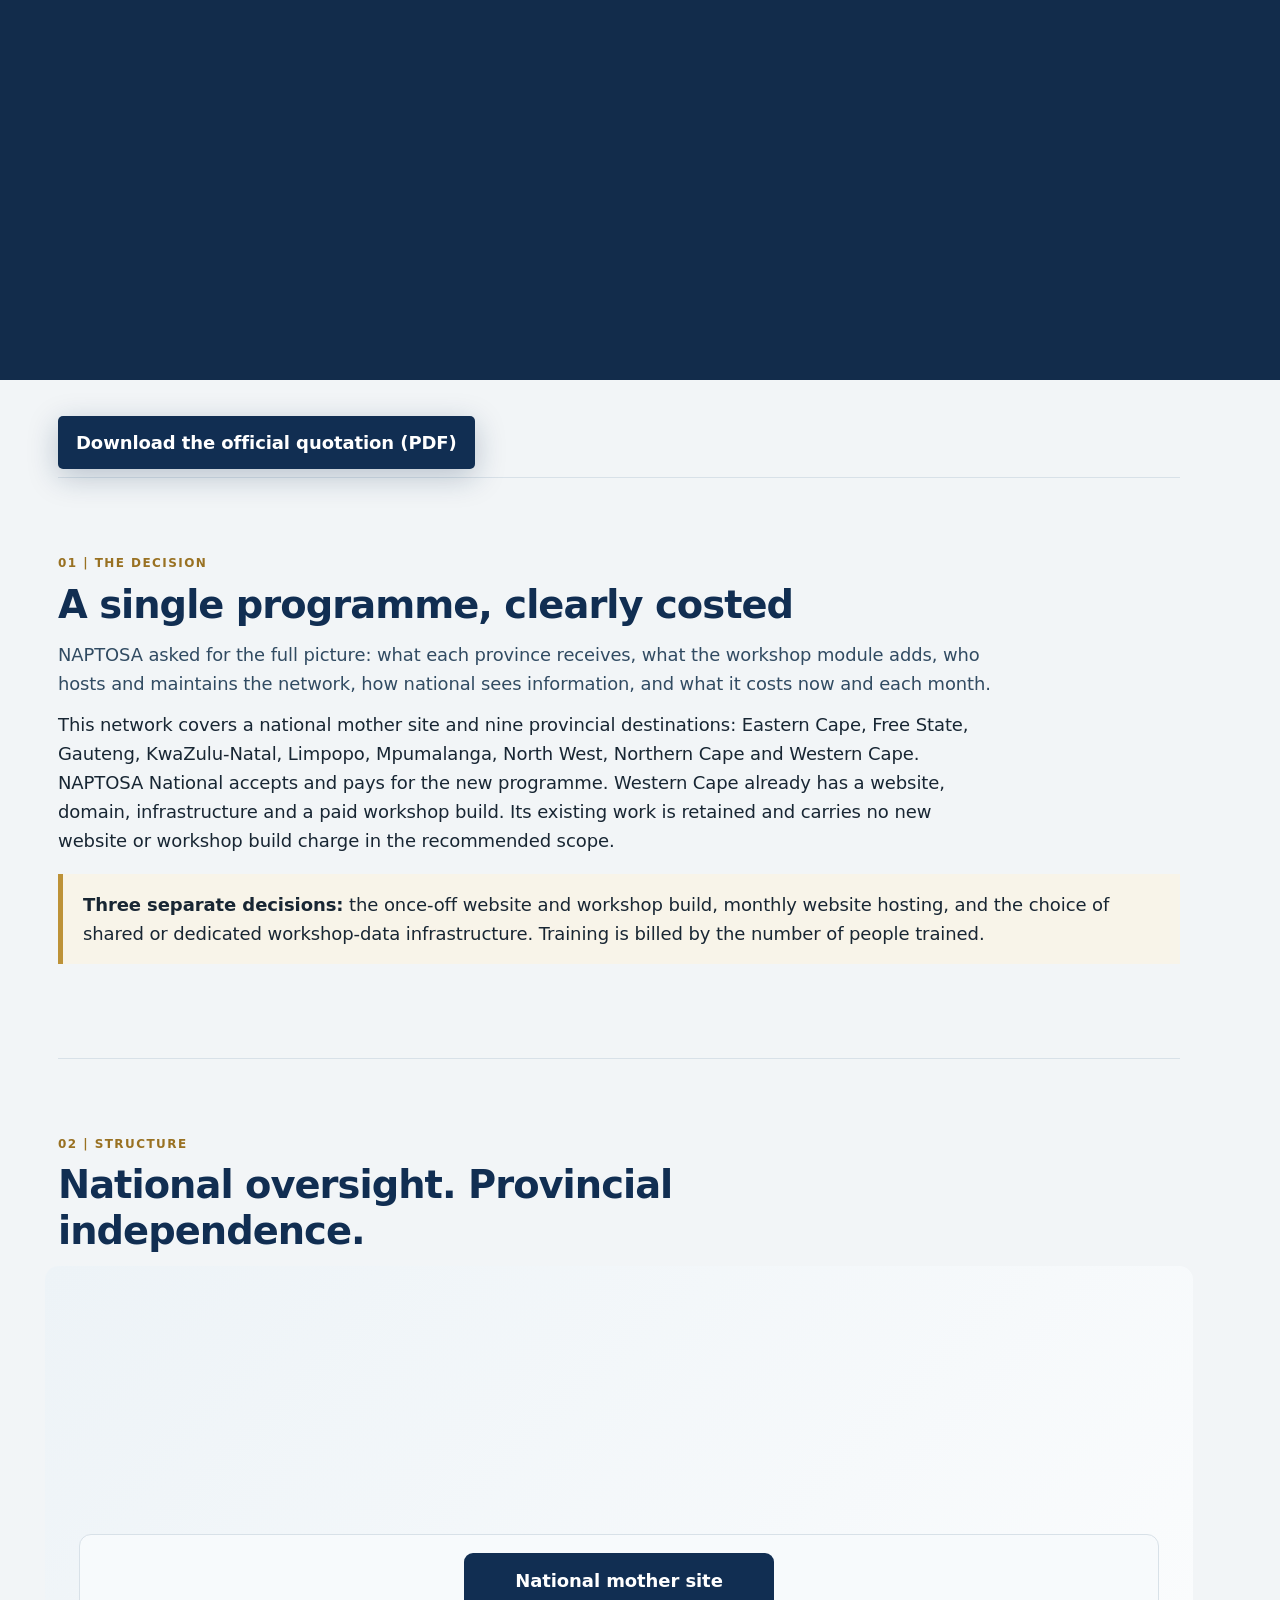
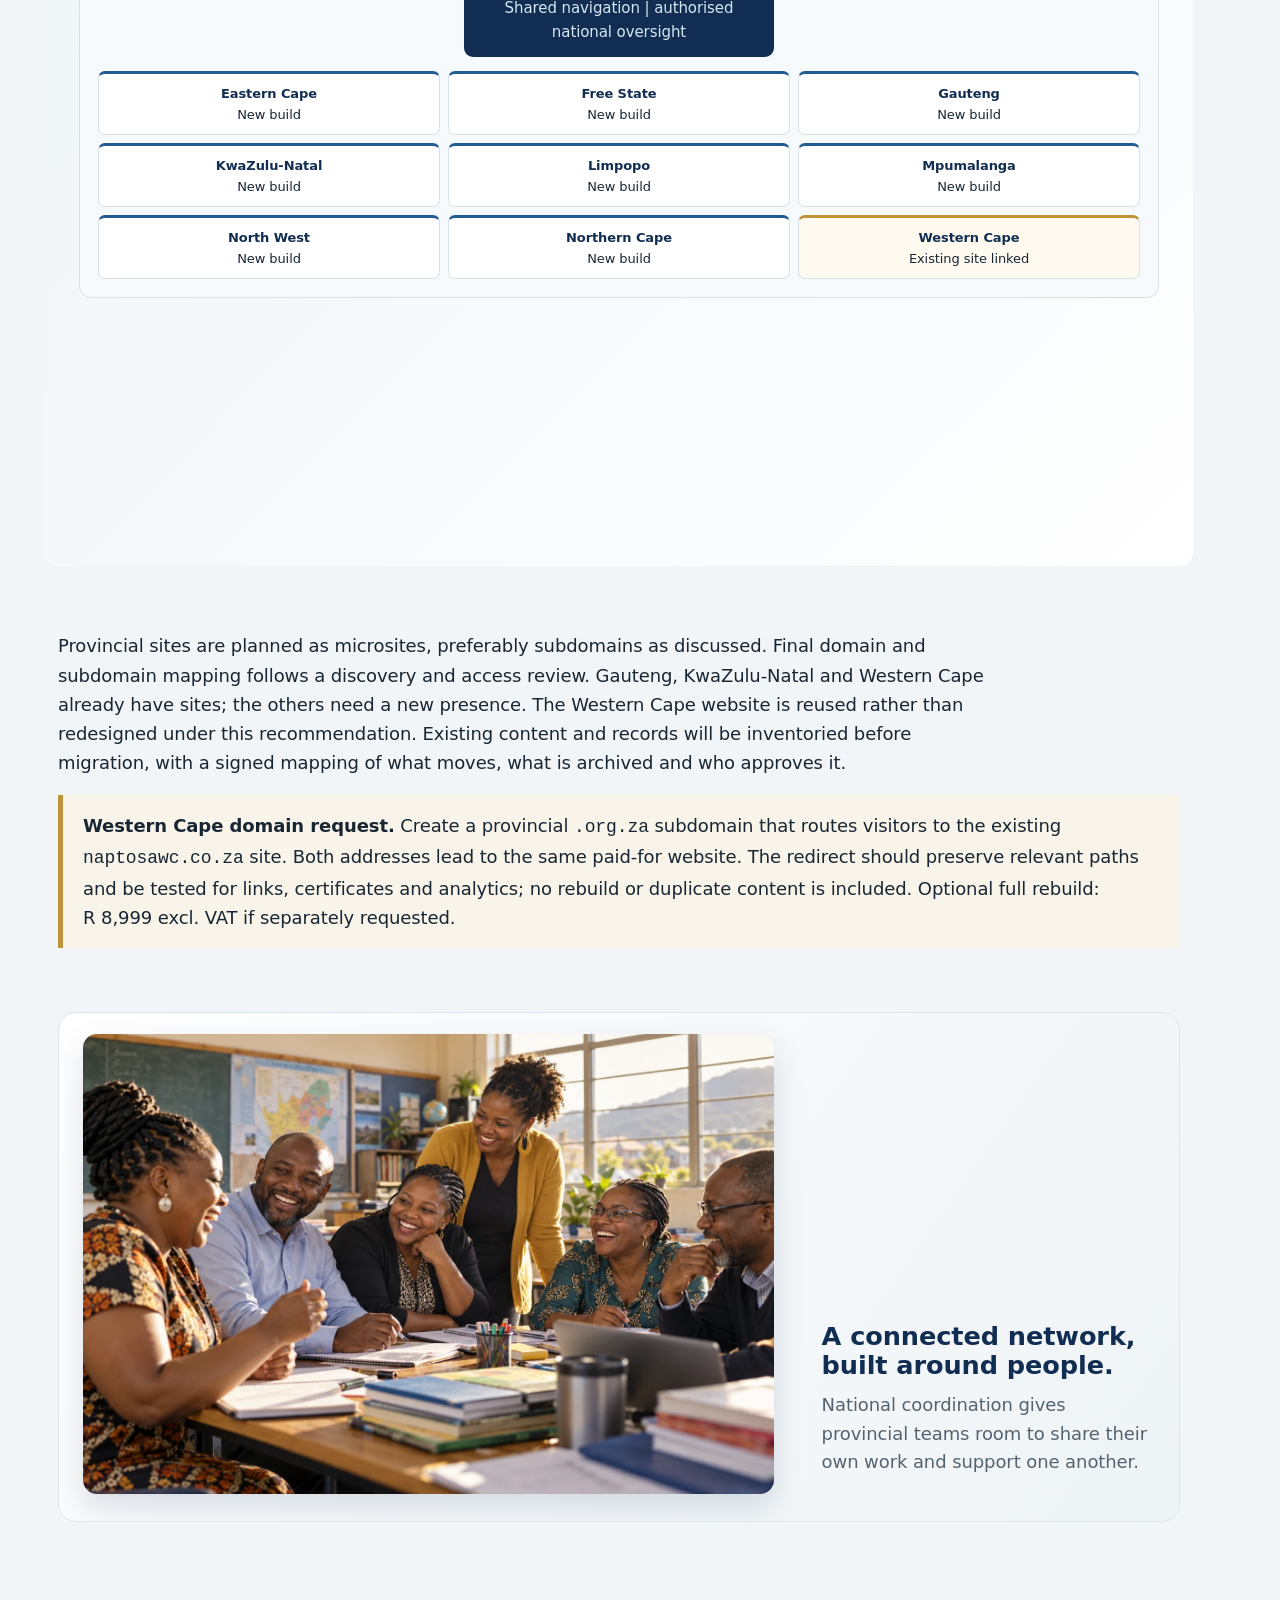
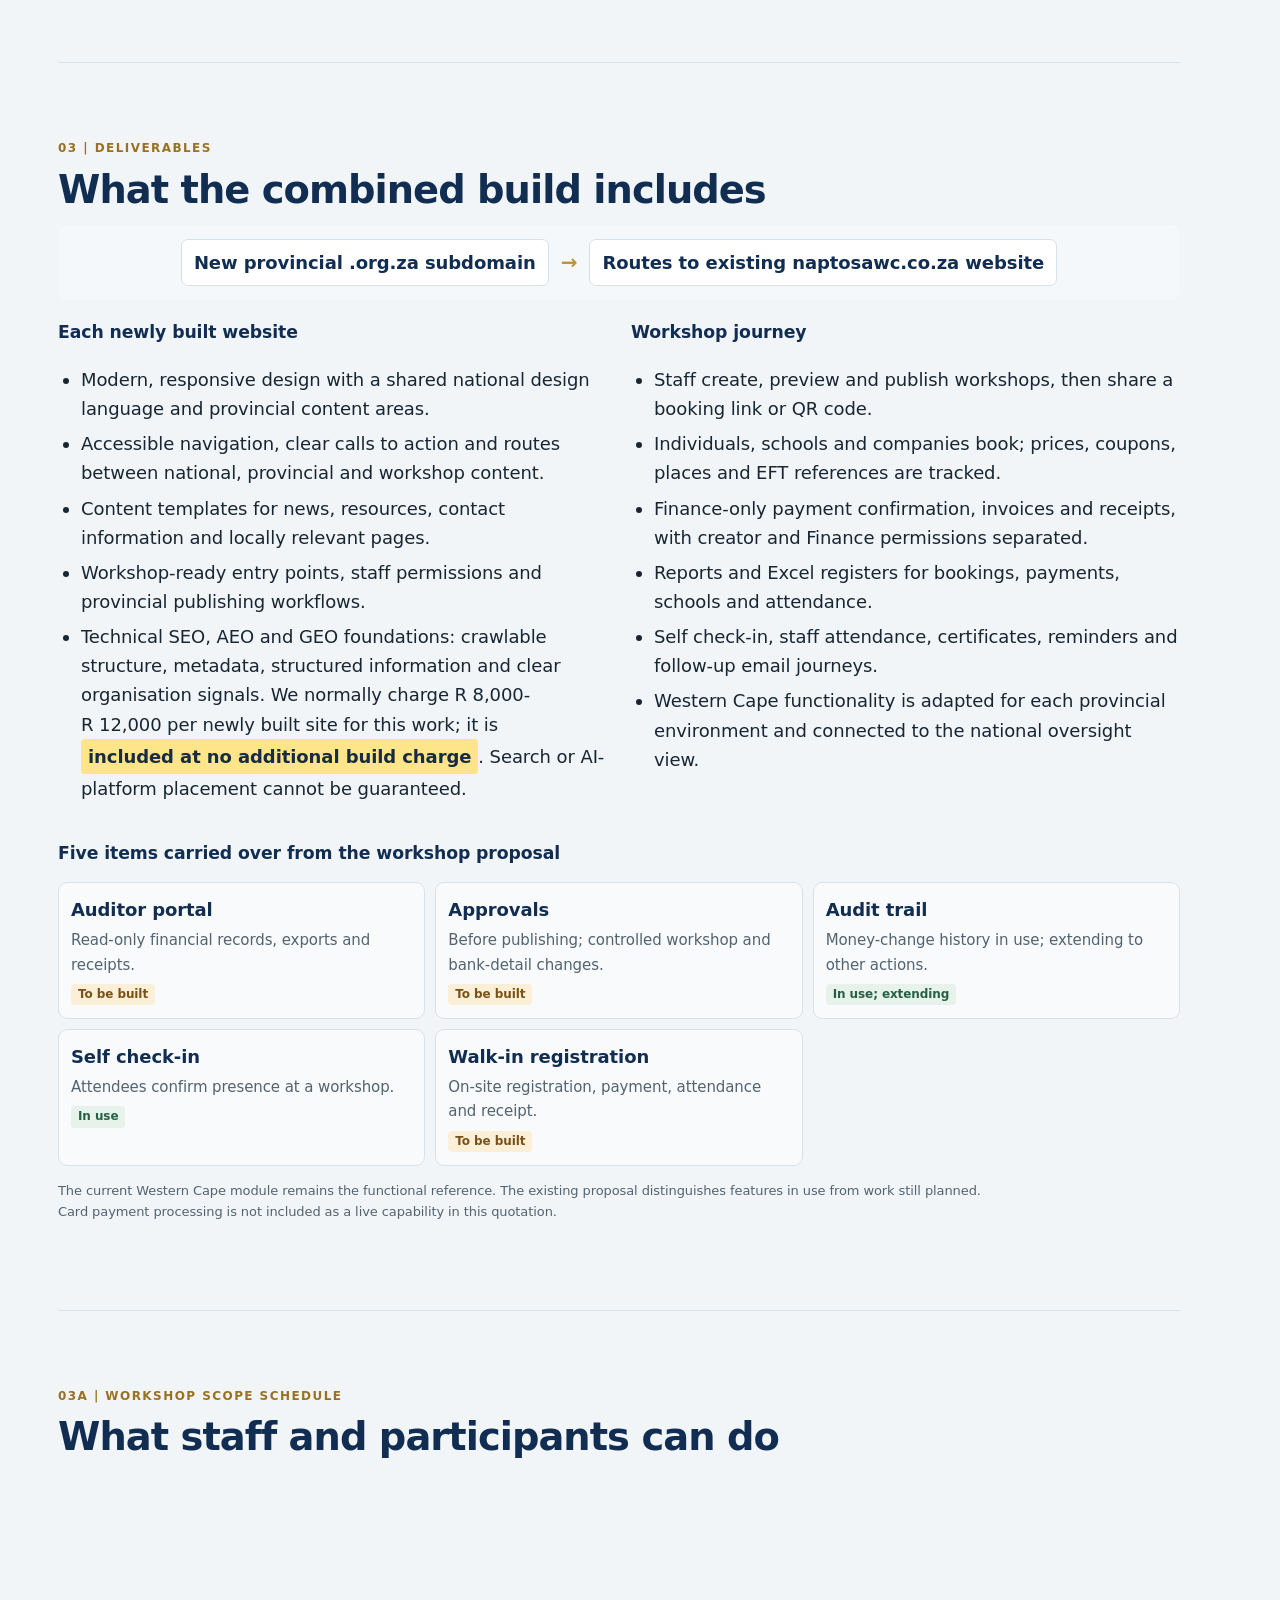
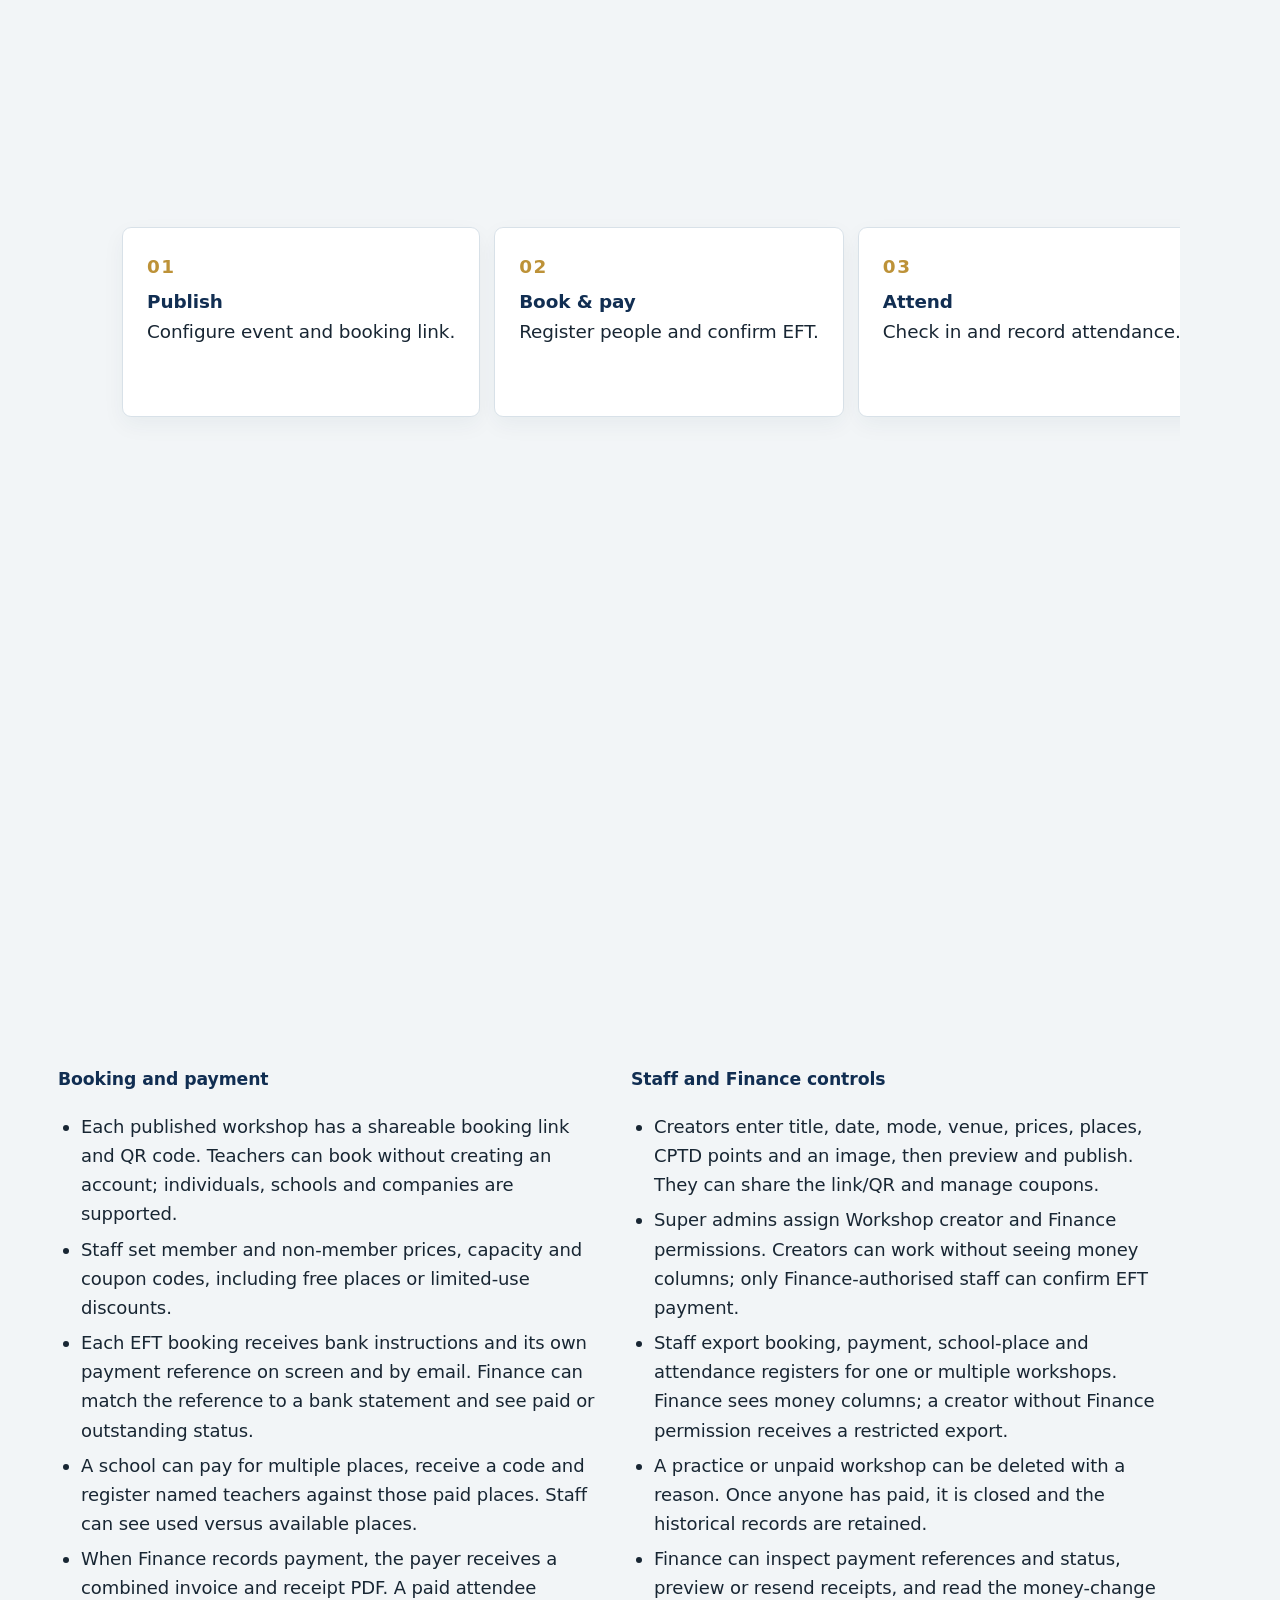
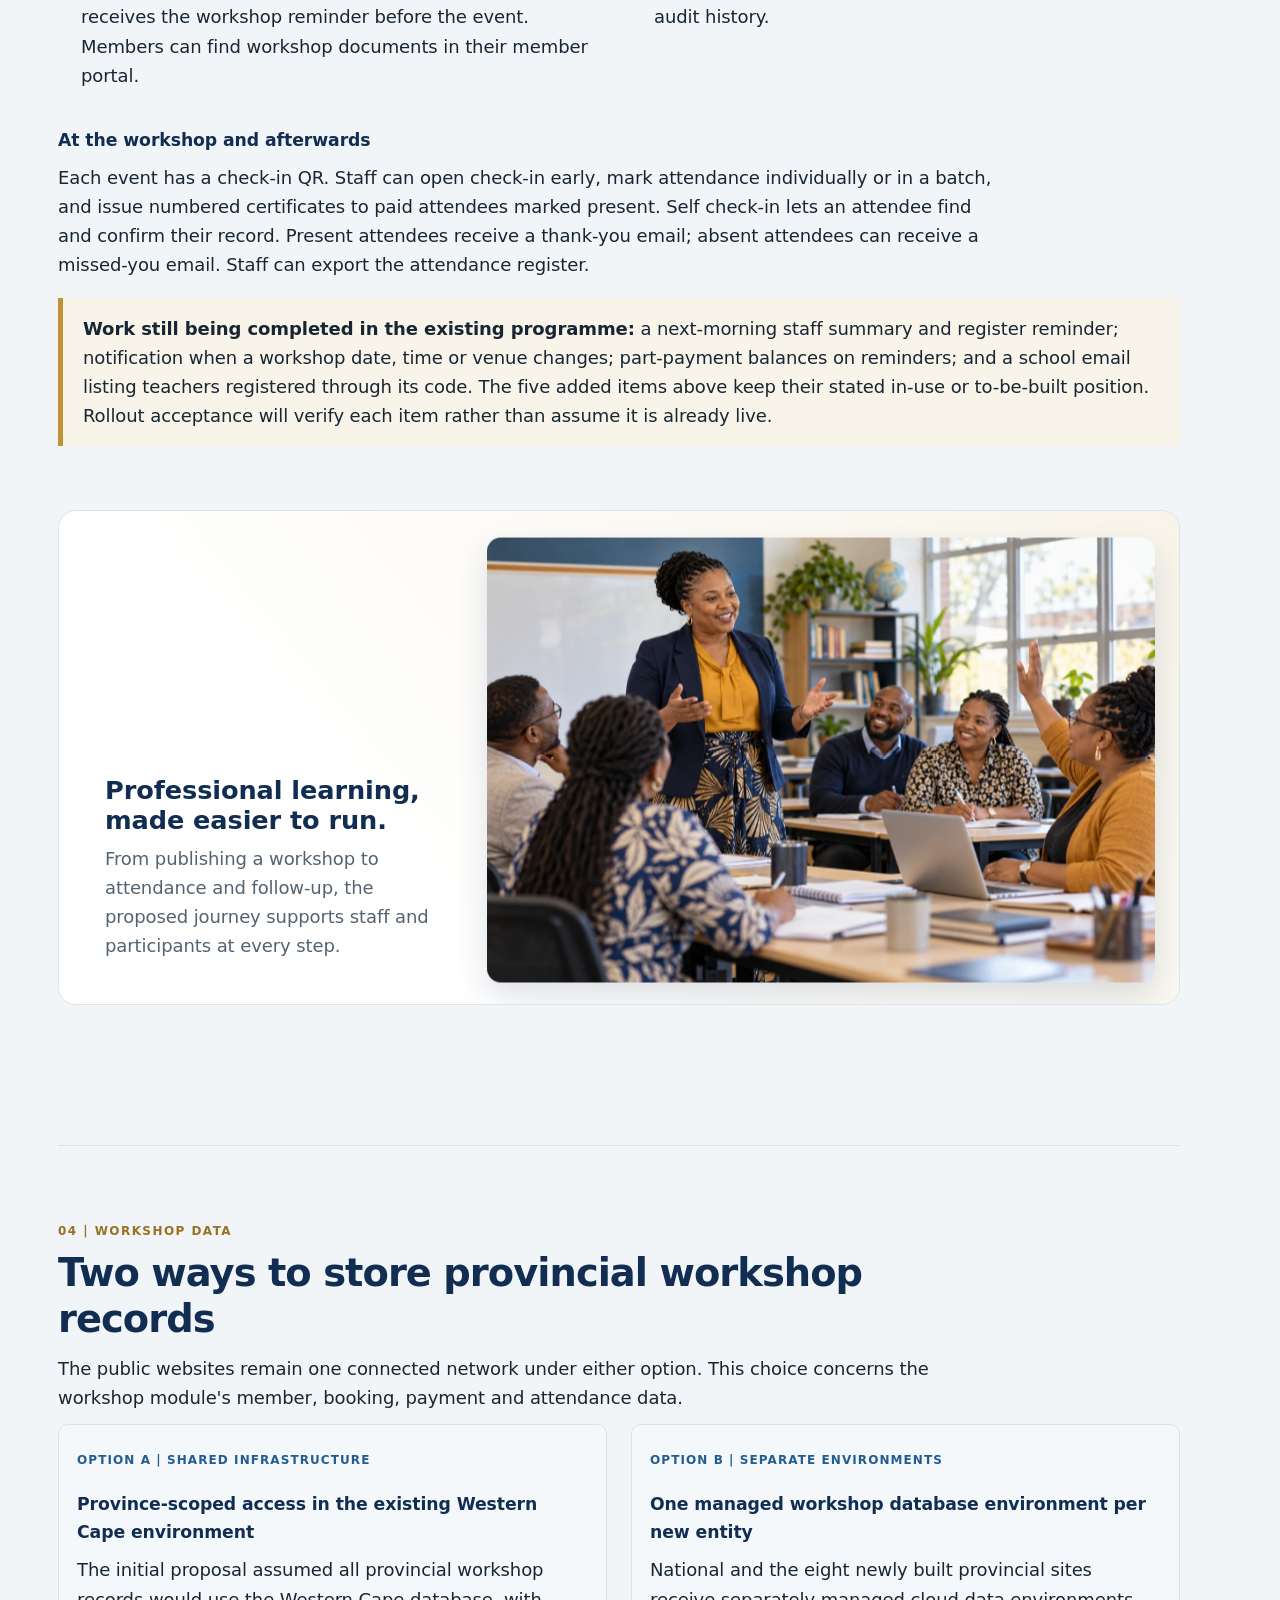
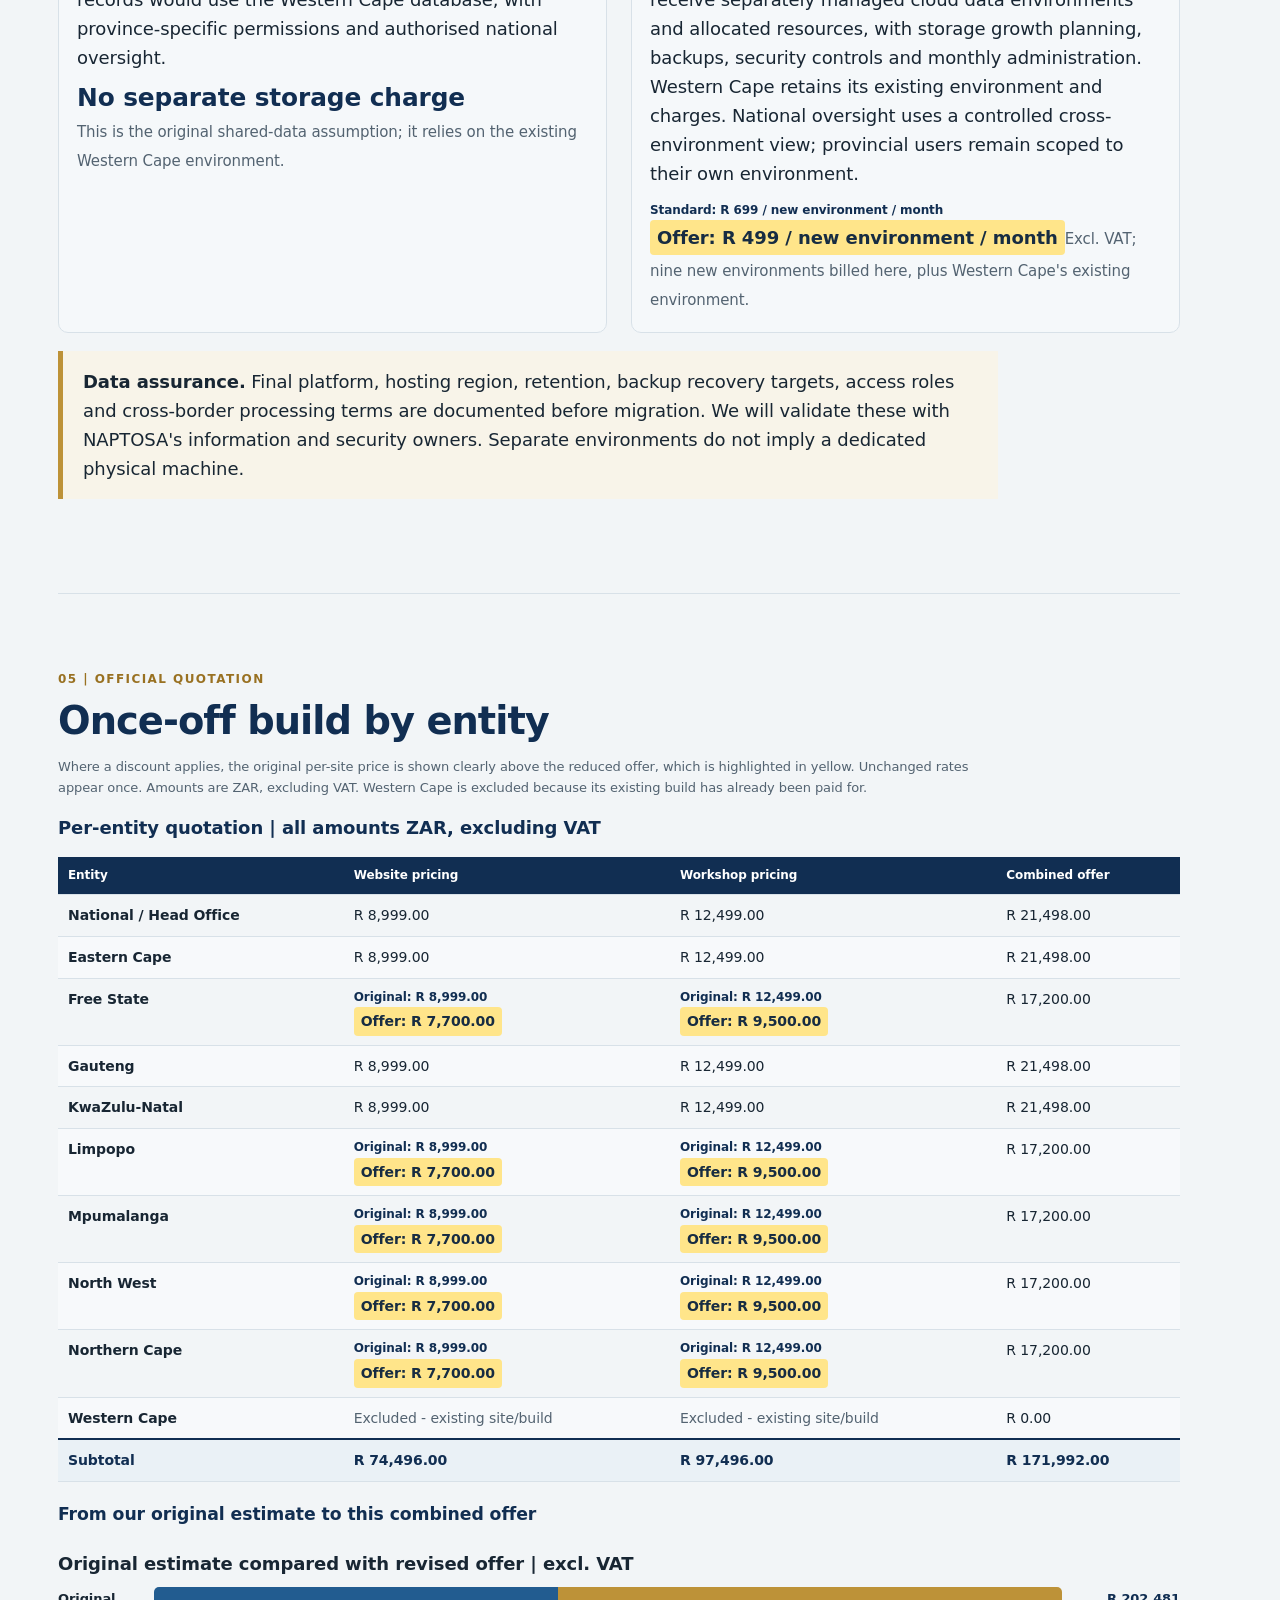
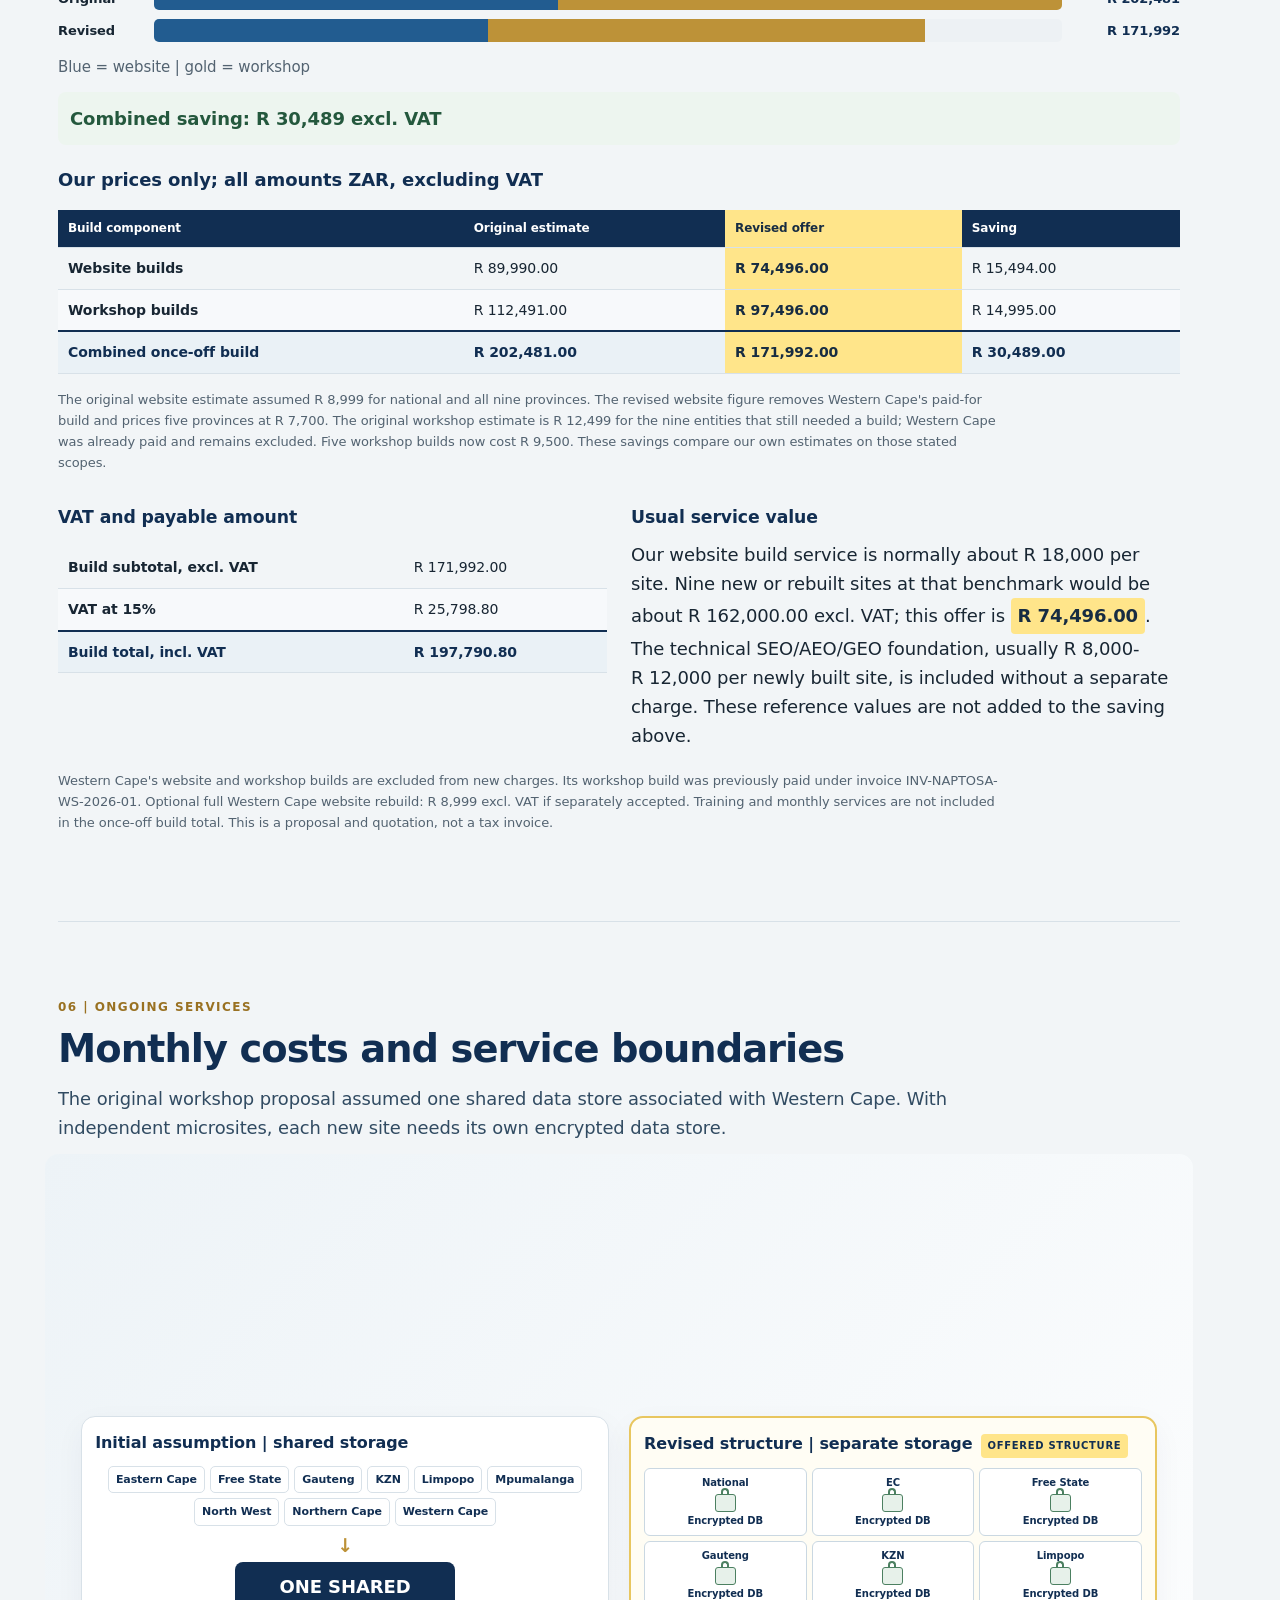
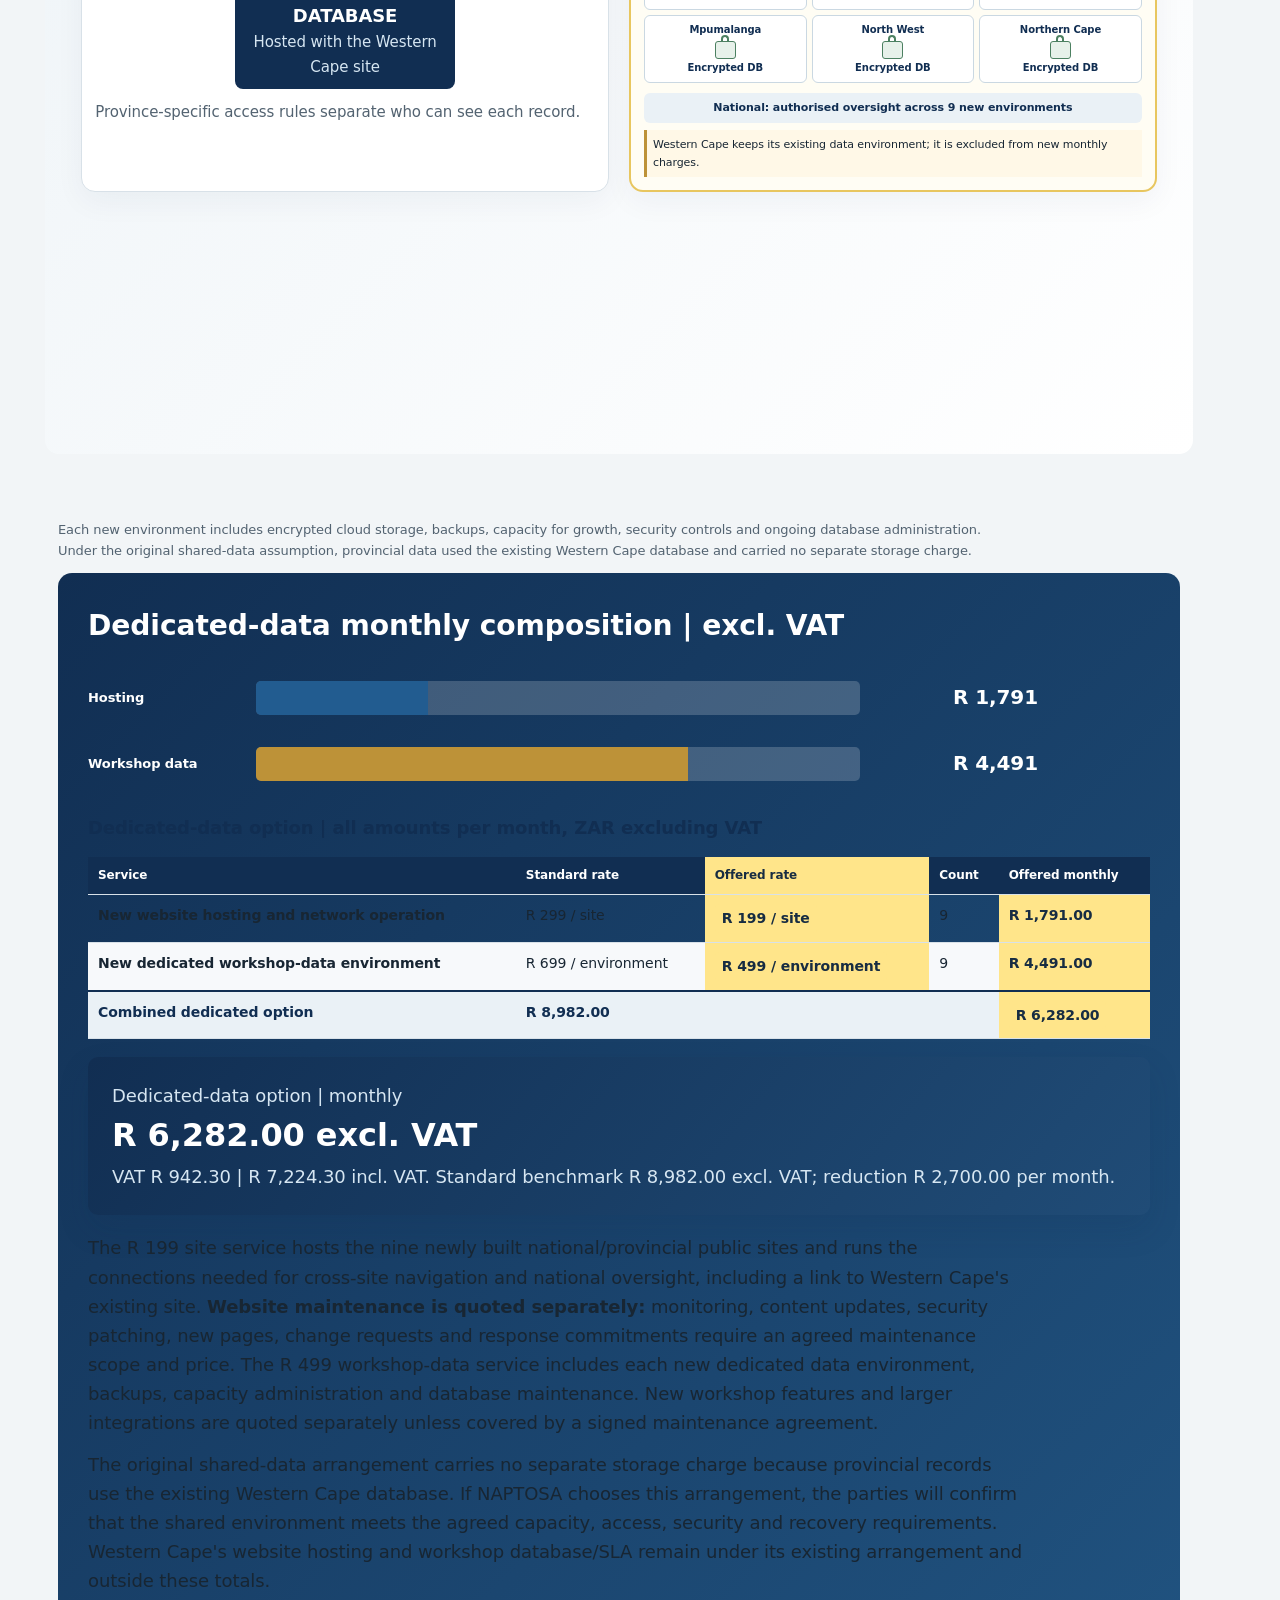
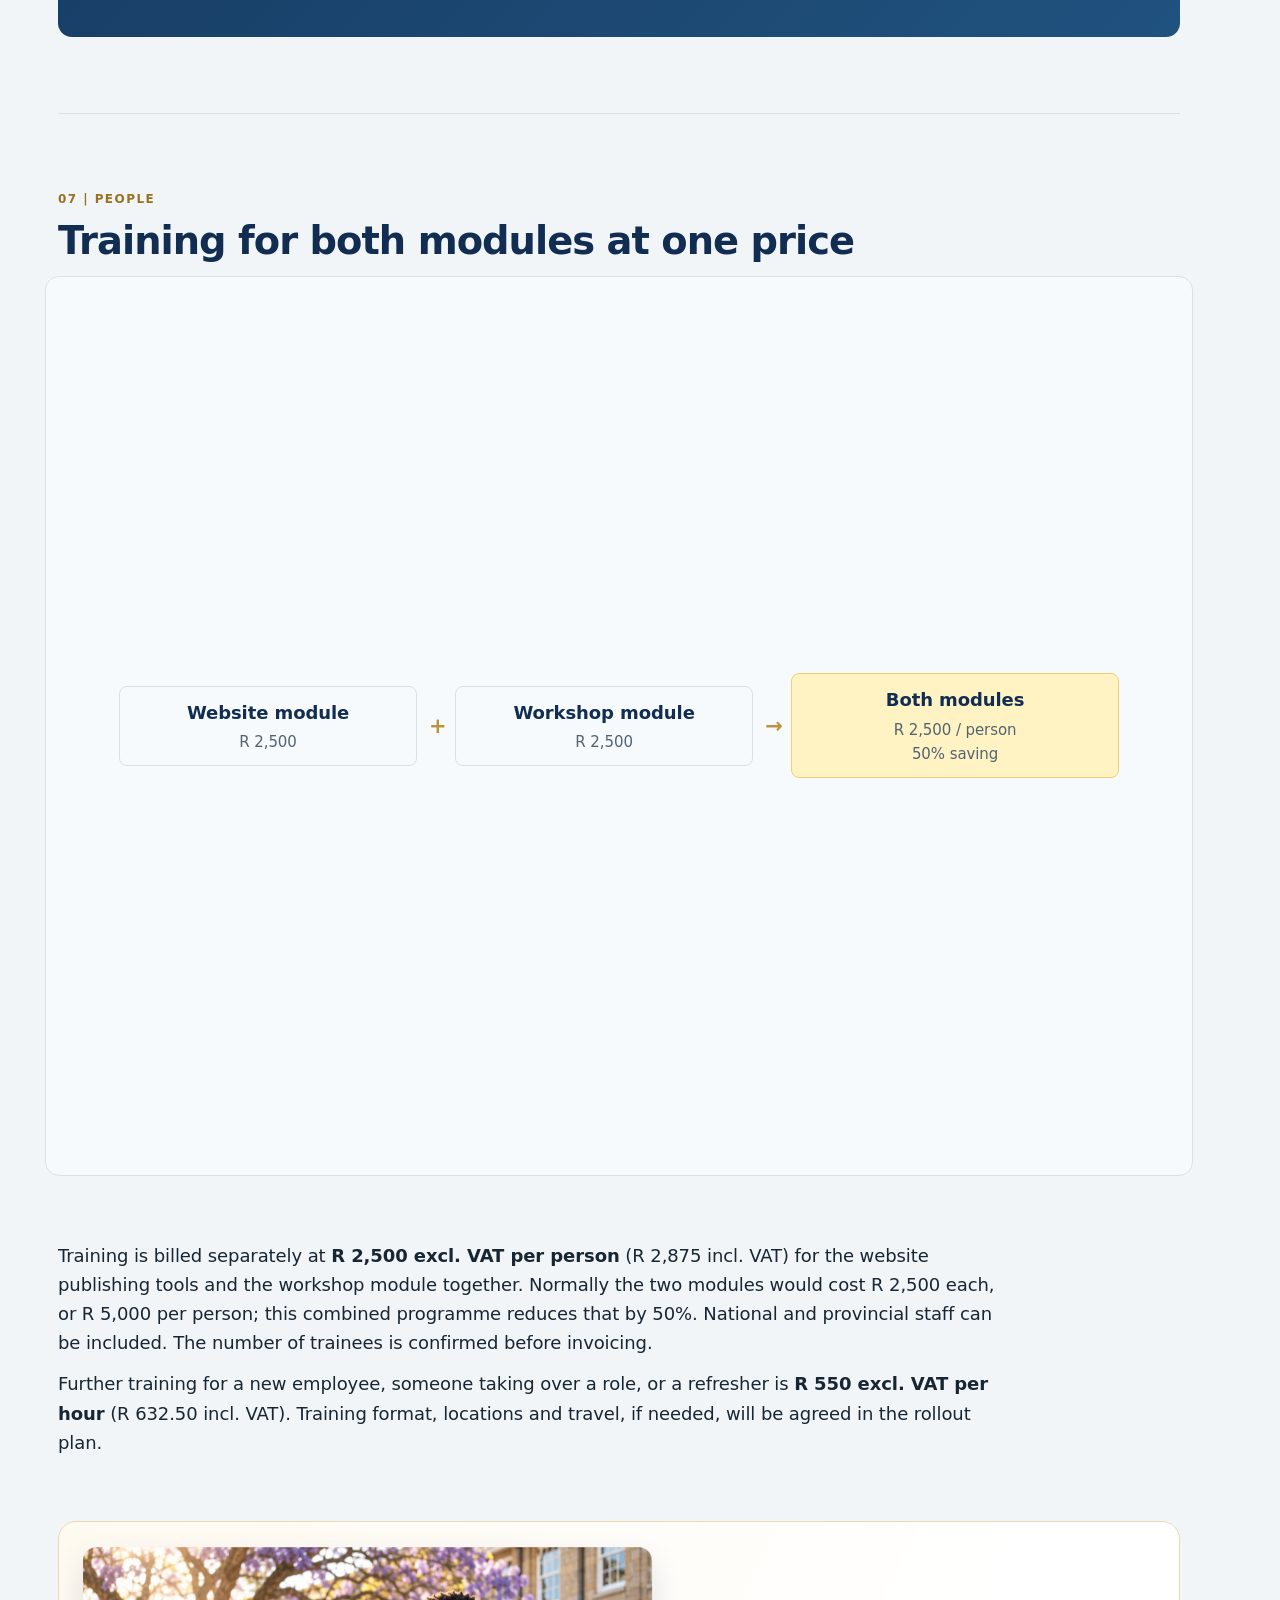
==== commit 060924c8: "Improve mobile pricing table navigation" ====
--- a/scrollcraft/builds/naptosa-network/index.html
+++ b/scrollcraft/builds/naptosa-network/index.html
@@ -123,7 +123,7 @@
 @media(max-width:700px) { .proposal{margin:0;box-shadow:none}.topbar{padding:14px 22px}.cover{padding:48px 22px}.content{padding:0 22px 30px}.grid,.two{grid-template-columns:1fr}.flow{grid-template-columns:1fr 1fr}.footer{padding:22px}table{display:block;overflow-x:auto;white-space:nowrap} }
 @media(max-width:700px) { .storage-comparison{grid-template-columns:1fr}.training-visual{grid-template-columns:1fr}.training-visual .arrow{transform:rotate(90deg)}.branches,.status-grid{grid-template-columns:repeat(2,1fr)}.journey,.topology{grid-template-columns:1fr 1fr}.barrow{grid-template-columns:72px 1fr 84px}.timeline{grid-template-columns:1fr 1fr;border-top:0;border-left:3px solid var(--gold)} }
 @media print { html{scroll-behavior:auto}body{background:white;font-size:10.5pt}.proposal{box-shadow:none;margin:0;max-width:none}.topbar{padding:10px 0}.cover{padding:26px 0 25px}.cover h1{font-size:35pt}.cover .lead{font-size:14pt}.content{padding:0}.footer{padding:15px 0}nav,.download{display:none}section{padding:17px 0 8px}h2{font-size:18pt}h3{font-size:12pt}.grid{gap:8px}.card{padding:10px}.card strong{font-size:17pt}.flow{gap:5px}.flow div{padding:7px}table{font-size:9pt}th,td{padding:5px 6px}.card, .callout, .quote-box, table, tr, .flow, #acceptance,.network-map,.topology,.journey,.timeline,.payment-split,.status-grid,.status-card { break-inside:avoid-page }.workshop-ops{break-before:page} #overview,#data,#investment,#monthly,#delivery,#acceptance{break-before:page}.print-break{break-before:page} a{color:inherit;text-decoration:none} }
-</style><link rel="stylesheet" href="scrollcraft.css"><link rel="stylesheet" href="proposal.css?v=20261022-4"></head>
+</style><link rel="stylesheet" href="scrollcraft.css"><link rel="stylesheet" href="proposal.css?v=20261022-7"></head>
 <body><main class="proposal" id="top">
 <div class="topbar"><b>LBTec (Pty) Ltd t/a Smart AI Solutions</b><span>QUOTATION  |  LBTEC-NAPTOSA-NATIONAL-WEB-WS-001</span></div>
 <header class="cover" id="overview" data-sc-act="scrub" data-sc-span="2.2" data-sc-dwell="0.28"><div class="sc-stage" data-sc-stage><img class="sc-stage__poster" src="assets/hero-poster.webp" alt=""><video data-sc-scrub data-sc-src="assets/hero.mp4" data-sc-src-mobile="assets/hero-mobile.mp4" playsinline muted aria-hidden="true"></video><div class="sc-scrim"></div></div><div class="hero-copy"><div class="eyebrow">Proposal and quotation  |  22 October 2026</div>
@@ -165,7 +165,7 @@
 <div class="card"><span class="label">Option B  |  Separate environments</span><h3>One managed workshop database environment per new entity</h3><p>National and the eight newly built provincial sites receive separately managed cloud data environments and allocated resources, with storage growth planning, backups, security controls and monthly administration. Western Cape retains its existing environment and charges. National oversight uses a controlled cross-environment view; provincial users remain scoped to their own environment.</p><span class="old-rate">Standard: R 699 / new environment / month</span><span class="rate-highlight">Offer: R 499 / new environment / month</span><small>Excl. VAT; nine new environments billed here, plus Western Cape's existing environment.</small></div></div>
 <p class="callout"><b>Data assurance.</b> Final platform, hosting region, retention, backup recovery targets, access roles and cross-border processing terms are documented before migration. We will validate these with NAPTOSA's information and security owners. Separate environments do not imply a dedicated physical machine.</p></section>
 <section id="investment" class="print-break" data-sc-act="flow"><div class="section-no">05  |  Official quotation</div><h2>Once-off build by entity</h2>
-<p class="price-note">Where a discount applies, the original per-site price is shown clearly above the reduced offer, which is highlighted in yellow. Unchanged rates appear once. Amounts are ZAR, excluding VAT. Western Cape is excluded because its existing build has already been paid for.</p><table><caption>Per-entity quotation  |  all amounts ZAR, excluding VAT</caption><thead><tr><th scope="col">Entity</th><th scope="col">Website pricing</th><th scope="col">Workshop pricing</th><th scope="col">Combined offer</th></tr></thead><tbody><tr><th scope="row">National / Head Office</th><td>R 8,999.00</td><td>R 12,499.00</td><td class="sum">R 21,498.00</td></tr>
+<p class="price-note">Where a discount applies, the original per-site price is shown clearly above the reduced offer, which is highlighted in yellow. Unchanged rates appear once. Amounts are ZAR, excluding VAT. Western Cape is excluded because its existing build has already been paid for.</p><p id="per-entity-pricing-title" class="table-caption-visible">Per-entity quotation  |  all amounts ZAR, excluding VAT</p><p class="table-hint">On a phone, swipe sideways to see every pricing column.</p><div class="table-scroll" role="region" aria-labelledby="per-entity-pricing-title" tabindex="0"><table aria-labelledby="per-entity-pricing-title"><thead><tr><th scope="col">Entity</th><th scope="col">Website pricing</th><th scope="col">Workshop pricing</th><th scope="col">Combined offer</th></tr></thead><tbody><tr><th scope="row">National / Head Office</th><td>R 8,999.00</td><td>R 12,499.00</td><td class="sum">R 21,498.00</td></tr>
 <tr><th scope="row">Eastern Cape</th><td>R 8,999.00</td><td>R 12,499.00</td><td class="sum">R 21,498.00</td></tr>
 <tr><th scope="row">Free State</th><td><span class="old-rate">Original: R 8,999.00</span><span class="discount-rate">Offer: R 7,700.00</span></td><td><span class="old-rate">Original: R 12,499.00</span><span class="discount-rate">Offer: R 9,500.00</span></td><td class="sum">R 17,200.00</td></tr>
 <tr><th scope="row">Gauteng</th><td>R 8,999.00</td><td>R 12,499.00</td><td class="sum">R 21,498.00</td></tr>
@@ -176,21 +176,21 @@
 <tr><th scope="row">Northern Cape</th><td><span class="old-rate">Original: R 8,999.00</span><span class="discount-rate">Offer: R 7,700.00</span></td><td><span class="old-rate">Original: R 12,499.00</span><span class="discount-rate">Offer: R 9,500.00</span></td><td class="sum">R 17,200.00</td></tr>
 <tr><th scope="row">Western Cape</th><td><span class="muted">Excluded - existing site/build</span></td><td><span class="muted">Excluded - existing site/build</span></td><td class="sum">R 0.00</td></tr>
 <tr class="total"><th scope="row">Subtotal</th><td>R 74,496.00</td><td>R 97,496.00</td><td class="sum">R 171,992.00</td></tr></tbody></table>
-<h3>From our original estimate to this combined offer</h3>
-<div class="money-visual" role="img" aria-label="Original combined build R202,481; revised R171,992; saving R30,489, excluding VAT"><b>Original estimate compared with revised offer  |  excl. VAT</b><div class="barrow"><b>Original</b><div class="bar"><span class="web" style="width:44.44%"></span><span class="workshop" style="width:55.56%"></span></div><span class="bar-label">R 202,481</span></div><div class="barrow"><b>Revised</b><div class="bar"><span class="web" style="width:36.79%"></span><span class="workshop" style="width:48.15%"></span></div><span class="bar-label">R 171,992</span></div><small>Blue = website  |  gold = workshop</small><div class="saving-banner">Combined saving: R 30,489 excl. VAT</div></div><table><caption>Our prices only; all amounts ZAR, excluding VAT</caption><thead><tr><th scope="col">Build component</th><th scope="col">Original estimate</th><th scope="col" class="offer-column">Revised offer</th><th scope="col">Saving</th></tr></thead><tbody>
+</div><h3>From our original estimate to this combined offer</h3>
+<div class="money-visual" role="img" aria-label="Original combined build R202,481; revised R171,992; saving R30,489, excluding VAT"><b>Original estimate compared with revised offer  |  excl. VAT</b><div class="barrow"><b>Original</b><div class="bar"><span class="web" style="width:44.44%"></span><span class="workshop" style="width:55.56%"></span></div><span class="bar-label">R 202,481</span></div><div class="barrow"><b>Revised</b><div class="bar"><span class="web" style="width:36.79%"></span><span class="workshop" style="width:48.15%"></span></div><span class="bar-label">R 171,992</span></div><small>Blue = website  |  gold = workshop</small><div class="saving-banner">Combined saving: R 30,489 excl. VAT</div></div><p id="build-totals-title" class="table-caption-visible">Our prices only; all amounts ZAR, excluding VAT</p><p class="table-hint">On a phone, swipe sideways to see every comparison column.</p><div class="table-scroll" role="region" aria-labelledby="build-totals-title" tabindex="0"><table aria-labelledby="build-totals-title"><thead><tr><th scope="col">Build component</th><th scope="col">Original estimate</th><th scope="col" class="offer-column">Revised offer</th><th scope="col">Saving</th></tr></thead><tbody>
 <tr><th scope="row">Website builds</th><td>R 89,990.00</td><td class="revised-column">R 74,496.00</td><td>R 15,494.00</td></tr>
 <tr><th scope="row">Workshop builds</th><td>R 112,491.00</td><td class="revised-column">R 97,496.00</td><td>R 14,995.00</td></tr>
 <tr class="total"><th scope="row">Combined once-off build</th><td>R 202,481.00</td><td class="revised-column">R 171,992.00</td><td>R 30,489.00</td></tr></tbody></table>
-<p class="price-note">The original website estimate assumed R 8,999 for national and all nine provinces. The revised website figure removes Western Cape's paid-for build and prices five provinces at R 7,700. The original workshop estimate is R 12,499 for the nine entities that still needed a build; Western Cape was already paid and remains excluded. Five workshop builds now cost R 9,500. These savings compare our own estimates on those stated scopes.</p>
+</div><p class="price-note">The original website estimate assumed R 8,999 for national and all nine provinces. The revised website figure removes Western Cape's paid-for build and prices five provinces at R 7,700. The original workshop estimate is R 12,499 for the nine entities that still needed a build; Western Cape was already paid and remains excluded. Five workshop builds now cost R 9,500. These savings compare our own estimates on those stated scopes.</p>
 <div class="two"><div><h3>VAT and payable amount</h3><table><tbody><tr><th scope="row">Build subtotal, excl. VAT</th><td>R 171,992.00</td></tr><tr><th scope="row">VAT at 15%</th><td>R 25,798.80</td></tr><tr class="total"><th scope="row">Build total, incl. VAT</th><td>R 197,790.80</td></tr></tbody></table></div>
 <div><h3>Usual service value</h3><p>Our website build service is normally about R 18,000 per site. Nine new or rebuilt sites at that benchmark would be about R 162,000.00 excl. VAT; this offer is <span class="rate-highlight">R 74,496.00</span>. The technical SEO/AEO/GEO foundation, usually R 8,000-R 12,000 per newly built site, is included without a separate charge. These reference values are not added to the saving above.</p></div></div>
 <p class="price-note">Western Cape's website and workshop builds are excluded from new charges. Its workshop build was previously paid under invoice INV-NAPTOSA-WS-2026-01. Optional full Western Cape website rebuild: R 8,999 excl. VAT if separately accepted. Training and monthly services are not included in the once-off build total. This is a proposal and quotation, not a tax invoice.</p></section>
 <section id="monthly"><div class="section-no">06  |  Ongoing services</div><h2>Monthly costs and service boundaries</h2><p class="lede">The original workshop proposal assumed one shared data store associated with Western Cape. With independent microsites, each new site needs its own encrypted data store.</p><div class="story-scene data-scene" data-sc-act="pin" data-sc-span="1.05"><div class="sc-stage" data-sc-stage><div class="storage-comparison" role="img" aria-label="Before: nine national and provincial sites shared one database environment associated with the Western Cape website. Revised: each of nine new sites has its own dedicated encrypted database; Western Cape keeps its existing environment. National has authorised oversight across the nine new environments."><div class="storage-model"><h3>Initial assumption  |  shared storage</h3><div class="shared-sources"><span>Eastern Cape</span><span>Free State</span><span>Gauteng</span><span>KZN</span><span>Limpopo</span><span>Mpumalanga</span><span>North West</span><span>Northern Cape</span><span>Western Cape</span></div><div class="shared-arrow" aria-hidden="true">↓</div><div class="shared-db">ONE SHARED DATABASE<small>Hosted with the Western Cape site</small></div><small>Province-specific access rules separate who can see each record.</small></div><div class="storage-model"><h3>Revised structure  |  separate storage</h3><div class="dedicated-grid"><div class="dedicated-cell">National<span class="lock-icon" aria-hidden="true"></span>Encrypted DB</div><div class="dedicated-cell">EC<span class="lock-icon" aria-hidden="true"></span>Encrypted DB</div><div class="dedicated-cell">Free State<span class="lock-icon" aria-hidden="true"></span>Encrypted DB</div><div class="dedicated-cell">Gauteng<span class="lock-icon" aria-hidden="true"></span>Encrypted DB</div><div class="dedicated-cell">KZN<span class="lock-icon" aria-hidden="true"></span>Encrypted DB</div><div class="dedicated-cell">Limpopo<span class="lock-icon" aria-hidden="true"></span>Encrypted DB</div><div class="dedicated-cell">Mpumalanga<span class="lock-icon" aria-hidden="true"></span>Encrypted DB</div><div class="dedicated-cell">North West<span class="lock-icon" aria-hidden="true"></span>Encrypted DB</div><div class="dedicated-cell">Northern Cape<span class="lock-icon" aria-hidden="true"></span>Encrypted DB</div></div><div class="national-oversight">National: authorised oversight across 9 new environments</div><div class="wc-existing">Western Cape keeps its existing data environment; it is excluded from new monthly charges.</div></div></div></div></div><p class="price-note">Each new environment includes encrypted cloud storage, backups, capacity for growth, security controls and ongoing database administration. Under the original shared-data assumption, provincial data used the existing Western Cape database and carried no separate storage charge.</p><div class="monthly-scene" data-sc-act="flow"><div class="money-visual"><b>Dedicated-data monthly composition  |  excl. VAT</b><div class="barrow"><b>Hosting</b><div class="bar"><span class="web" style="width:28.51%"></span></div><span class="bar-label">R 1,791</span></div><div class="barrow"><b>Workshop data</b><div class="bar"><span class="workshop" style="width:71.49%"></span></div><span class="bar-label">R 4,491</span></div></div>
-<table><caption>Dedicated-data option  |  all amounts per month, ZAR excluding VAT</caption><thead><tr><th scope="col">Service</th><th scope="col">Standard rate</th><th scope="col" class="offer-column">Offered rate</th><th scope="col">Count</th><th scope="col">Offered monthly</th></tr></thead><tbody>
+<p id="monthly-services-title" class="table-caption-visible">Dedicated-data option  |  all amounts per month, ZAR excluding VAT</p><p class="table-hint">On a phone, swipe sideways to see every monthly-cost column.</p><div class="table-scroll" role="region" aria-labelledby="monthly-services-title" tabindex="0"><table aria-labelledby="monthly-services-title"><thead><tr><th scope="col">Service</th><th scope="col">Standard rate</th><th scope="col" class="offer-column">Offered rate</th><th scope="col">Count</th><th scope="col">Offered monthly</th></tr></thead><tbody>
 <tr><th scope="row">New website hosting and network operation</th><td>R 299 / site</td><td class="offer-column"><span class="rate-highlight">R 199 / site</span></td><td>9</td><td class="revised-column">R 1,791.00</td></tr>
 <tr><th scope="row">New dedicated workshop-data environment</th><td>R 699 / environment</td><td class="offer-column"><span class="rate-highlight">R 499 / environment</span></td><td>9</td><td class="revised-column">R 4,491.00</td></tr>
 <tr class="total"><th scope="row">Combined dedicated option</th><td>R 8,982.00</td><td></td><td></td><td class="revised-column"><span class="rate-highlight">R 6,282.00</span></td></tr></tbody></table>
-<div class="quote-box"><span>Dedicated-data option  |  monthly</span><strong>R 6,282.00 excl. VAT</strong><span>VAT R 942.30  |  R 7,224.30 incl. VAT. Standard benchmark R 8,982.00 excl. VAT; reduction R 2,700.00 per month.</span></div>
+</div><div class="quote-box"><span>Dedicated-data option  |  monthly</span><strong>R 6,282.00 excl. VAT</strong><span>VAT R 942.30  |  R 7,224.30 incl. VAT. Standard benchmark R 8,982.00 excl. VAT; reduction R 2,700.00 per month.</span></div>
 <p>The R 199 site service hosts the nine newly built national/provincial public sites and runs the connections needed for cross-site navigation and national oversight, including a link to Western Cape's existing site. <b>Website maintenance is quoted separately:</b> monitoring, content updates, security patching, new pages, change requests and response commitments require an agreed maintenance scope and price. The R 499 workshop-data service includes each new dedicated data environment, backups, capacity administration and database maintenance. New workshop features and larger integrations are quoted separately unless covered by a signed maintenance agreement.</p>
 <p>The original shared-data arrangement carries no separate storage charge because provincial records use the existing Western Cape database. If NAPTOSA chooses this arrangement, the parties will confirm that the shared environment meets the agreed capacity, access, security and recovery requirements. Western Cape's website hosting and workshop database/SLA remain under its existing arrangement and outside these totals.</p></section>
 <section id="training"><div class="section-no">07  |  People</div><h2>Training for both modules at one price</h2><div class="story-scene training-scene" data-sc-act="pin" data-sc-span="1.05"><div class="sc-stage" data-sc-stage><div class="training-visual" role="img" aria-label="Website training and workshop training normally cost R2,500 each; together, both cost R2,500 per person, a 50 percent reduction"><div><b>Website module</b><small>R 2,500</small></div><div class="arrow" aria-hidden="true">+</div><div><b>Workshop module</b><small>R 2,500</small></div><div class="arrow" aria-hidden="true">→</div><div class="combined"><b>Both modules</b><small>R 2,500 / person<br>50% saving</small></div></div></div></div>
--- a/scrollcraft/builds/naptosa-network/proposal.css
+++ b/scrollcraft/builds/naptosa-network/proposal.css
@@ -24,3 +24,7 @@
 .photo-story{display:grid;grid-template-columns:minmax(0,1.45fr) minmax(220px,.7fr);align-items:end;gap:clamp(18px,4vw,48px);margin:clamp(30px,5vw,64px) 0;padding:clamp(14px,2vw,24px);background:linear-gradient(125deg,#fff 0%,#eef3f6 100%);border:1px solid #dce5eb;border-radius:18px;overflow:hidden;isolation:isolate}.people-figure{margin:0;min-width:0;border-radius:14px;transform:translateZ(0)}.people-figure__frame{overflow:hidden;border-radius:14px;background:#d9e2e7;box-shadow:0 14px 32px #112e5224}.people-figure img{display:block;width:100%;height:auto;aspect-ratio:3/2;object-fit:cover;transform:scale(1.01);transition:transform .65s cubic-bezier(.2,.7,.2,1)}@media(hover:hover){.people-figure:hover img{transform:scale(1.045)}}.photo-caption{align-self:end;display:grid;gap:10px;margin:0 0 4px;padding:8px 4px 16px 0;color:#182633}.photo-caption b{font-size:clamp(1.2rem,2vw,1.65rem);line-height:1.15;color:#112e52}.photo-caption span{max-width:34ch;color:#536371;line-height:1.6}.photo-story--workshop{grid-template-columns:minmax(220px,.72fr) minmax(0,1.35fr);align-items:center;background:linear-gradient(230deg,#f8f4e9,#fff 72%)}.photo-story--workshop .photo-caption{grid-column:1;grid-row:1;padding-left:clamp(4px,2vw,22px)}.photo-story--workshop .people-figure{grid-column:2;grid-row:1}.photo-story--training{grid-template-columns:minmax(0,1fr) minmax(210px,.8fr);align-items:center;border-color:#e8d9b3;background:linear-gradient(115deg,#fffaf0,#fff 76%)}
 @media(max-width:760px){.photo-story,.photo-story--workshop,.photo-story--training{grid-template-columns:minmax(0,1fr);gap:12px;margin:28px 0;padding:12px}.photo-story--workshop .people-figure{grid-column:1;grid-row:1}.photo-story--workshop .photo-caption{grid-column:1;grid-row:2;padding:4px 6px 10px}.photo-story--training .people-figure{grid-row:1}.photo-caption{padding:4px 6px 10px}.photo-caption span{max-width:46ch}}
 @media(prefers-reduced-motion:reduce){.people-figure img{transition:none;transform:none}.people-figure:hover img,.people-figure:focus-within img{transform:none}}
+
+.table-scroll{max-width:100%;overflow-x:auto;overscroll-behavior-inline:contain;margin:15px 0;scrollbar-color:#bd9238 #e7edf1;scrollbar-width:thin}.table-scroll table{width:max-content;min-width:100%;margin:0}.table-scroll:focus-visible{outline:3px solid #dfb74f;outline-offset:3px}.table-hint{display:none}@media(max-width:760px){.table-hint{display:block;margin:9px 0 5px;color:#536371;font-size:12px}.content .table-scroll{margin-right:6px}}
+
+.table-caption-visible{font-weight:800;color:var(--navy);margin:15px 0 3px}.table-hint{font-size:12px;color:#536371;margin:3px 0 6px}
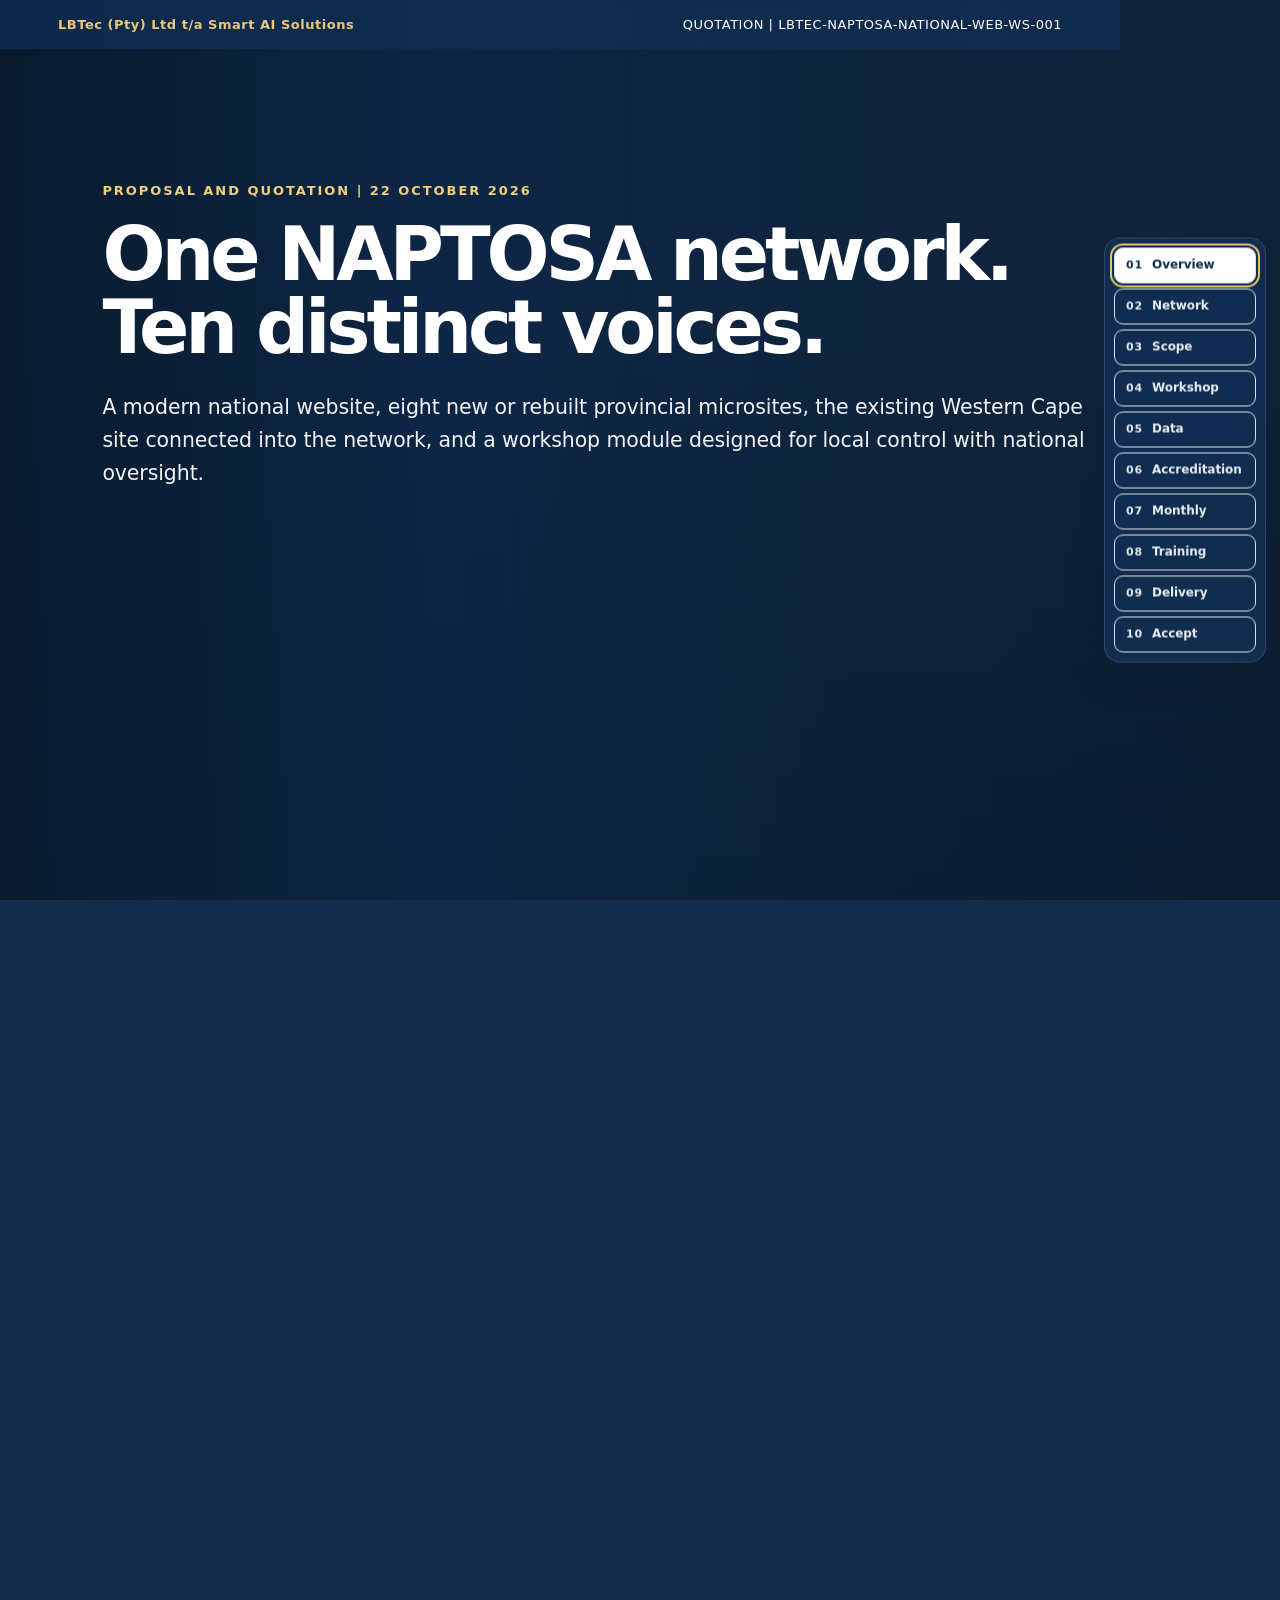
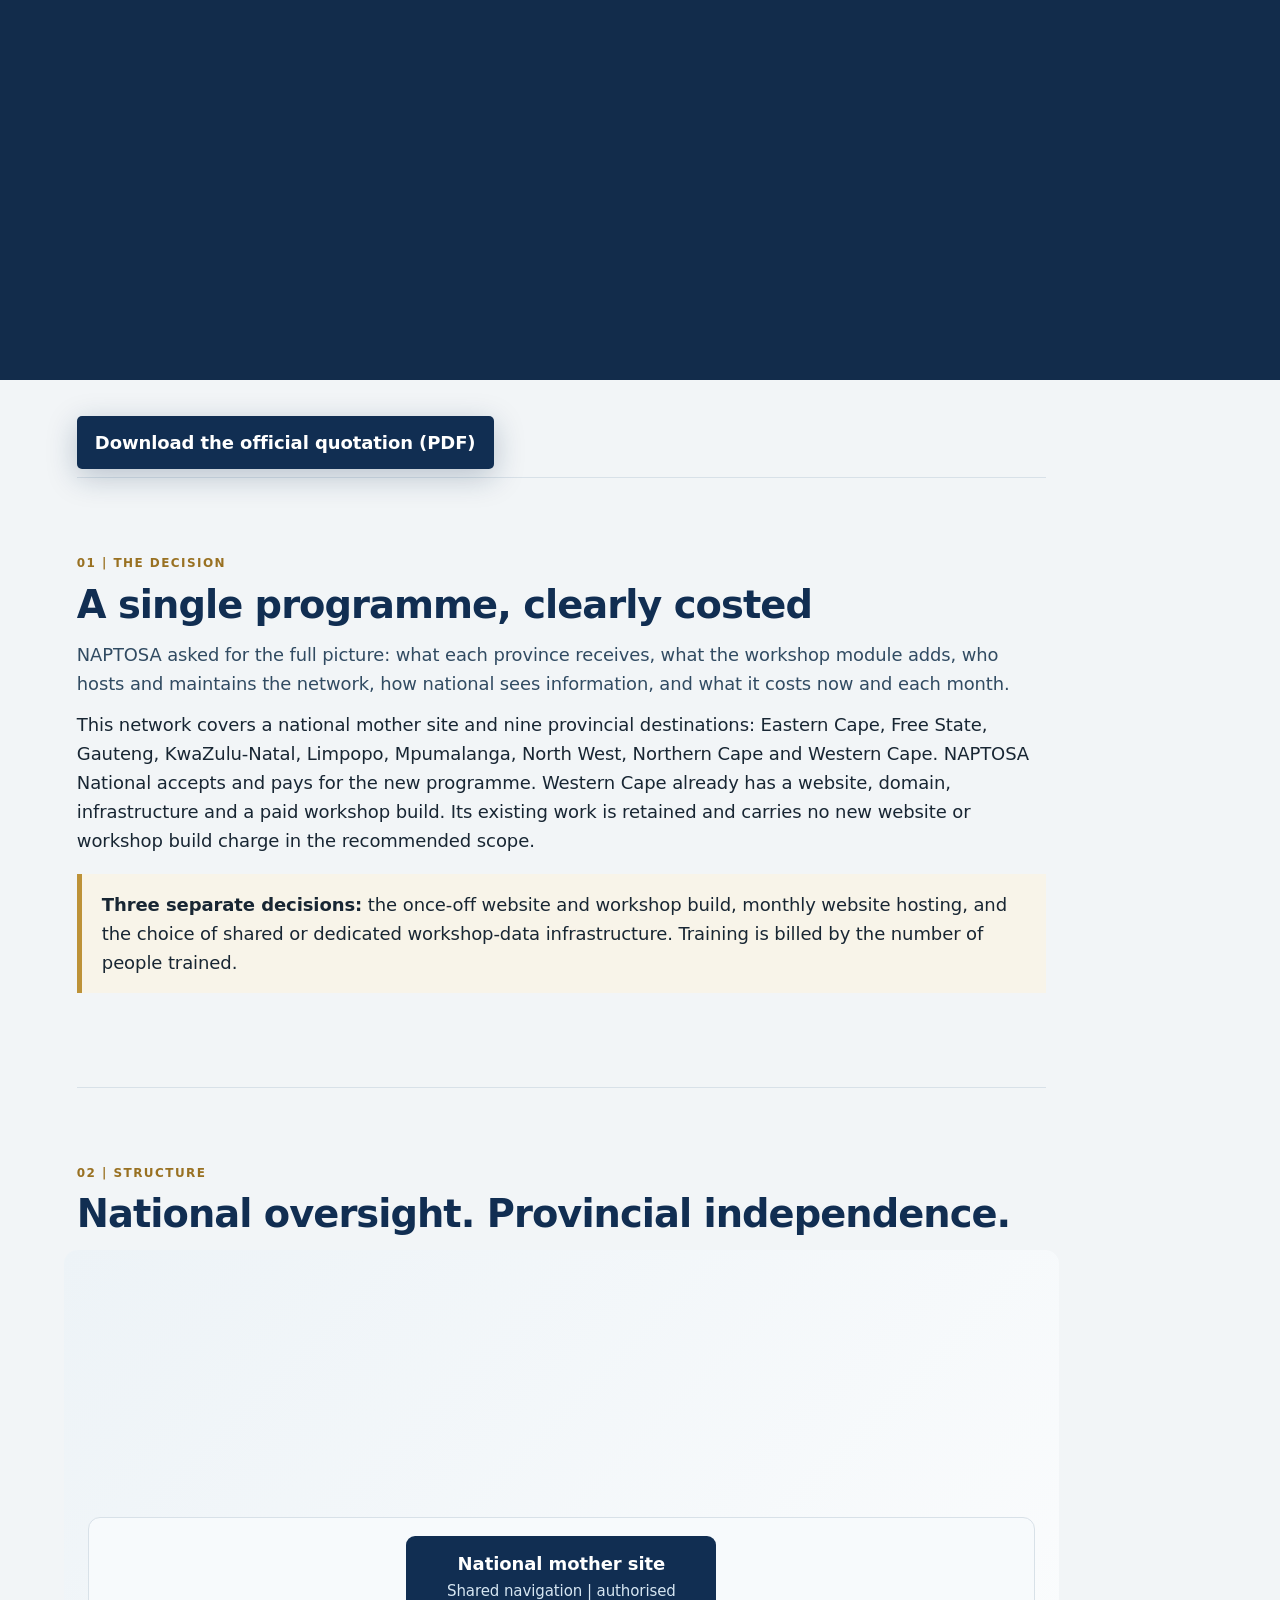
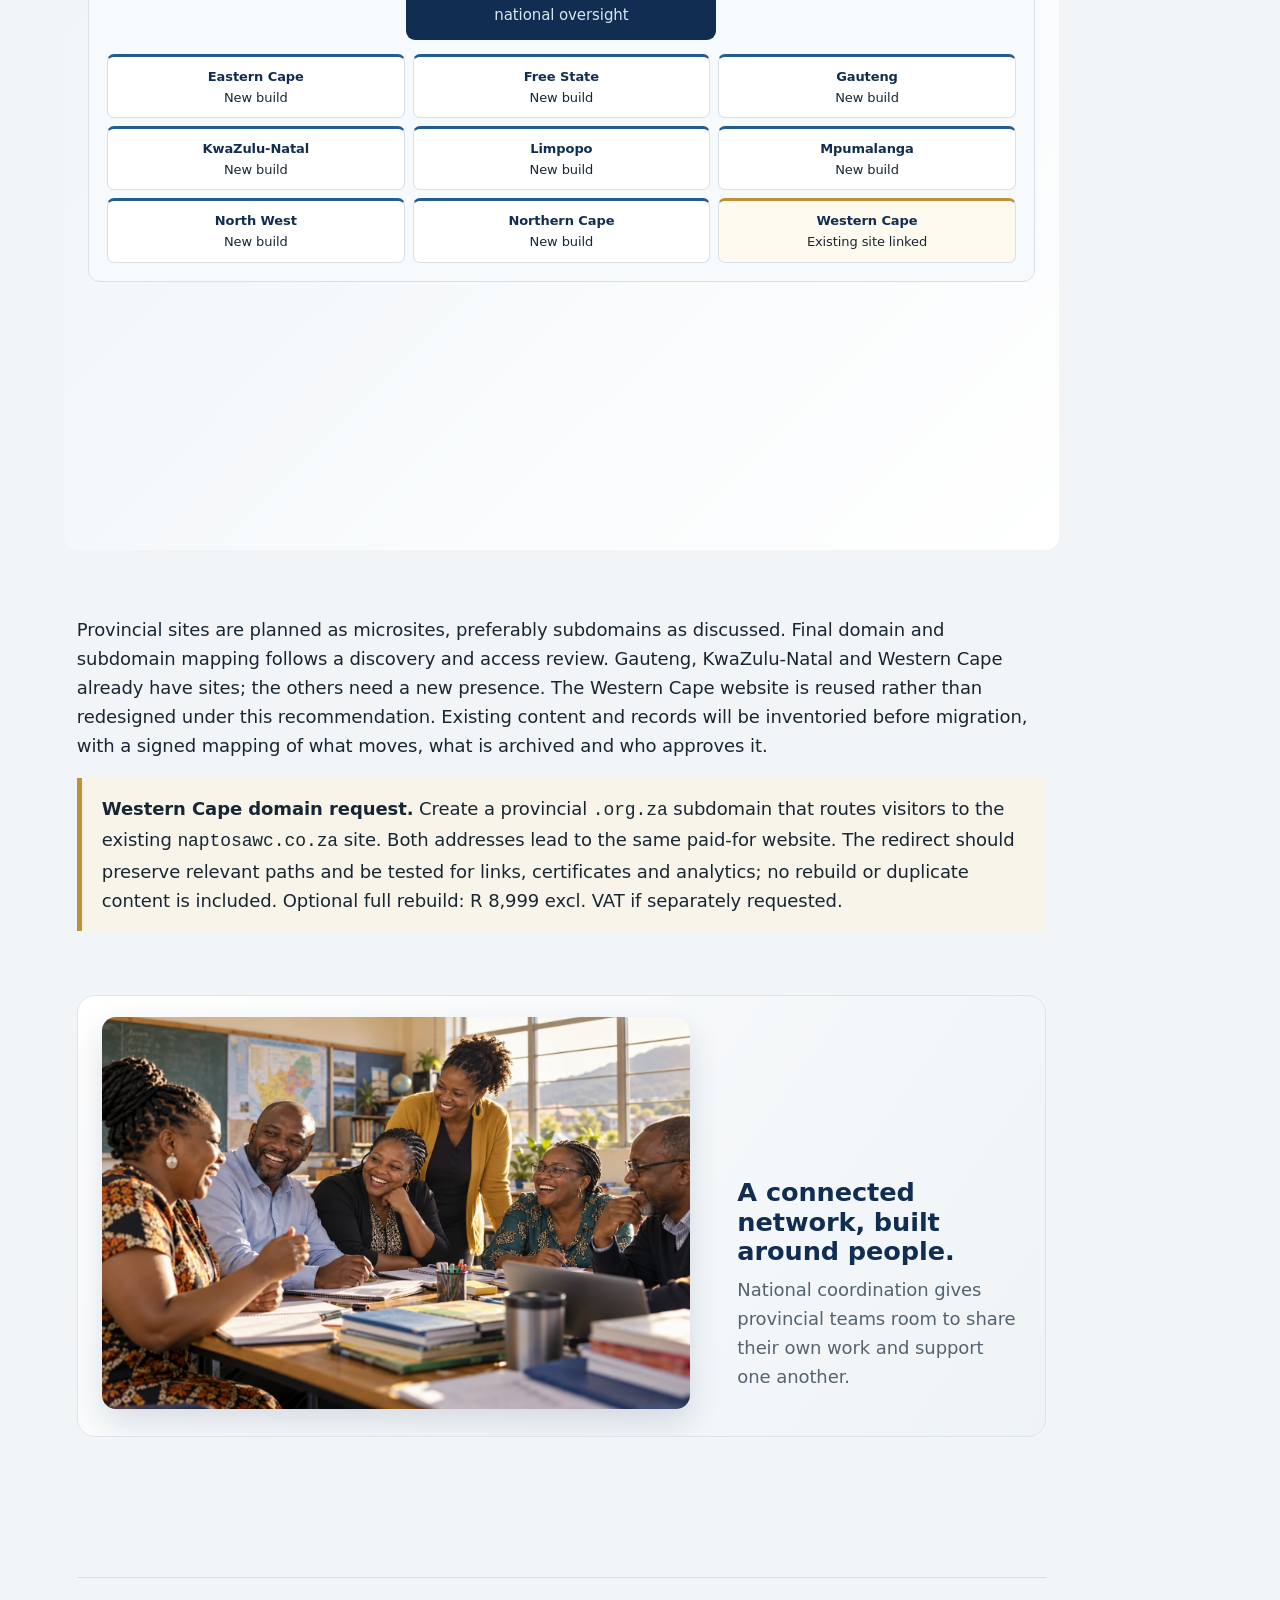
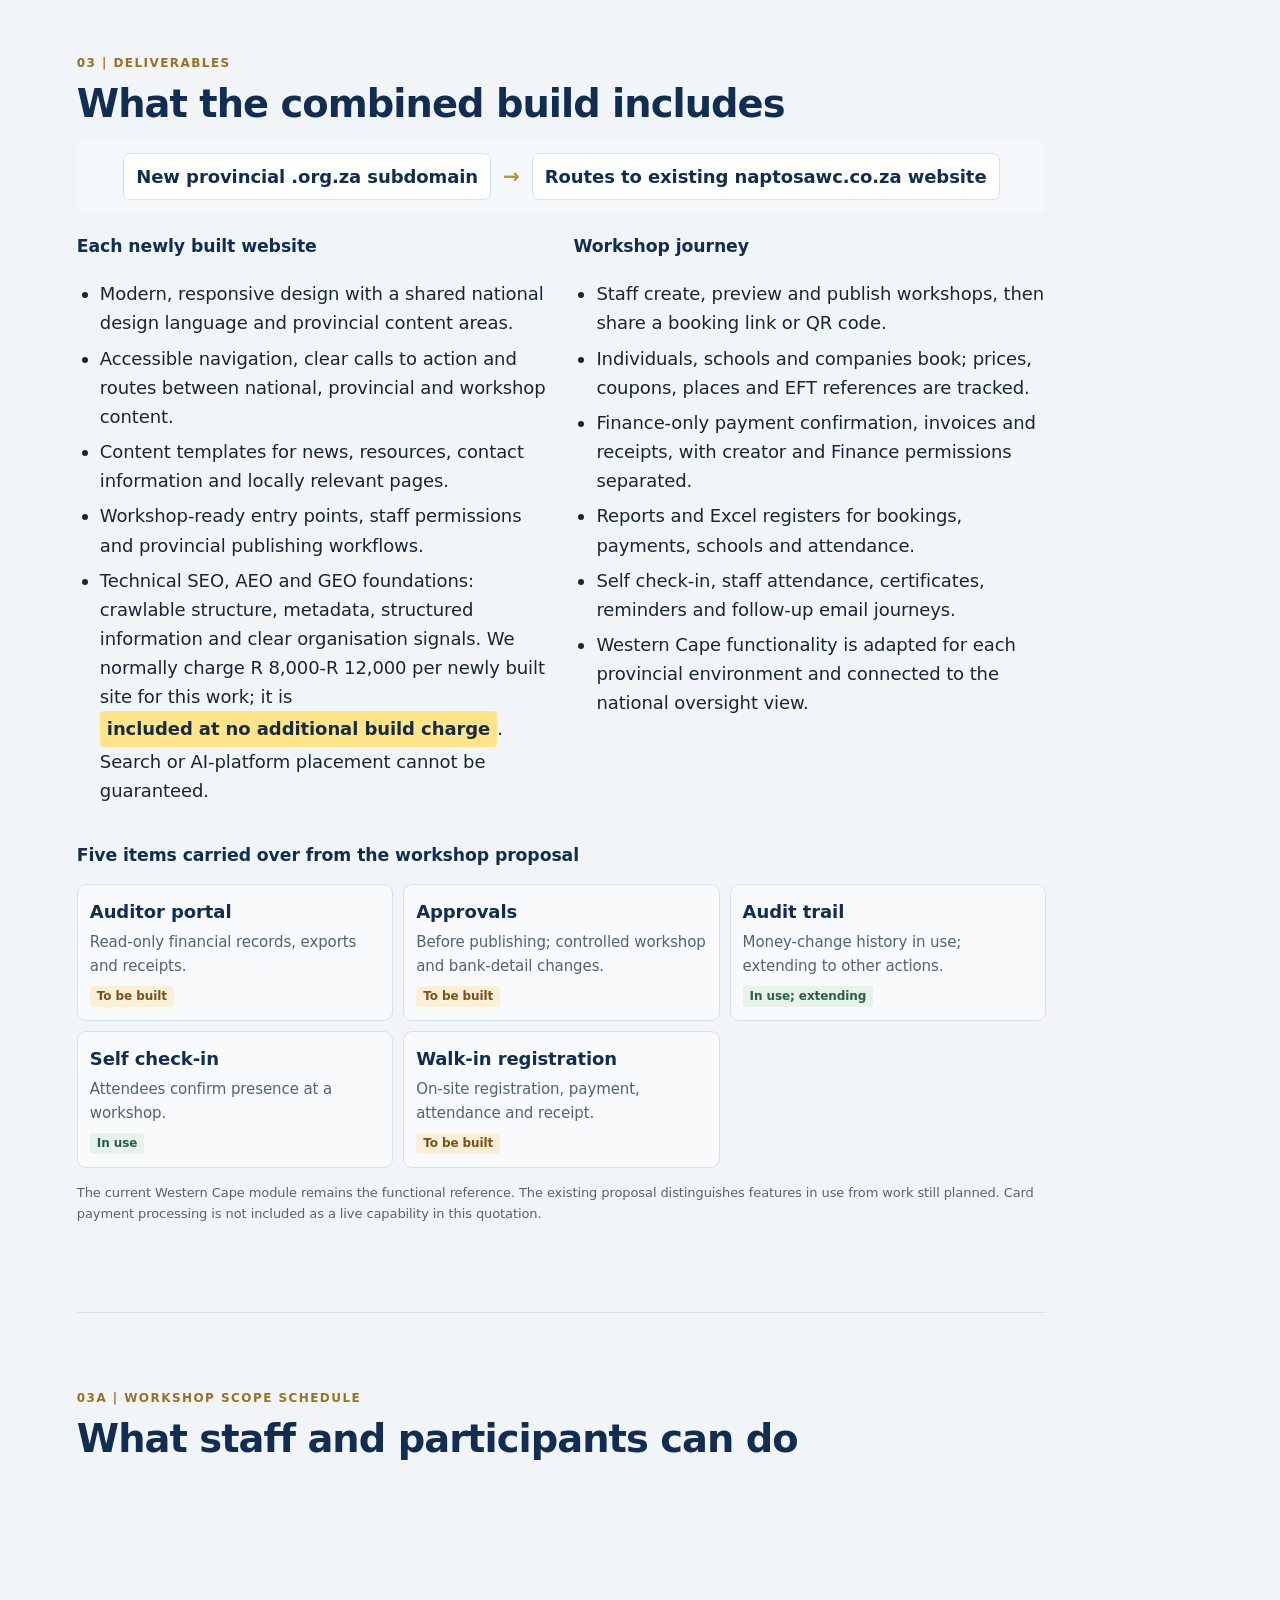
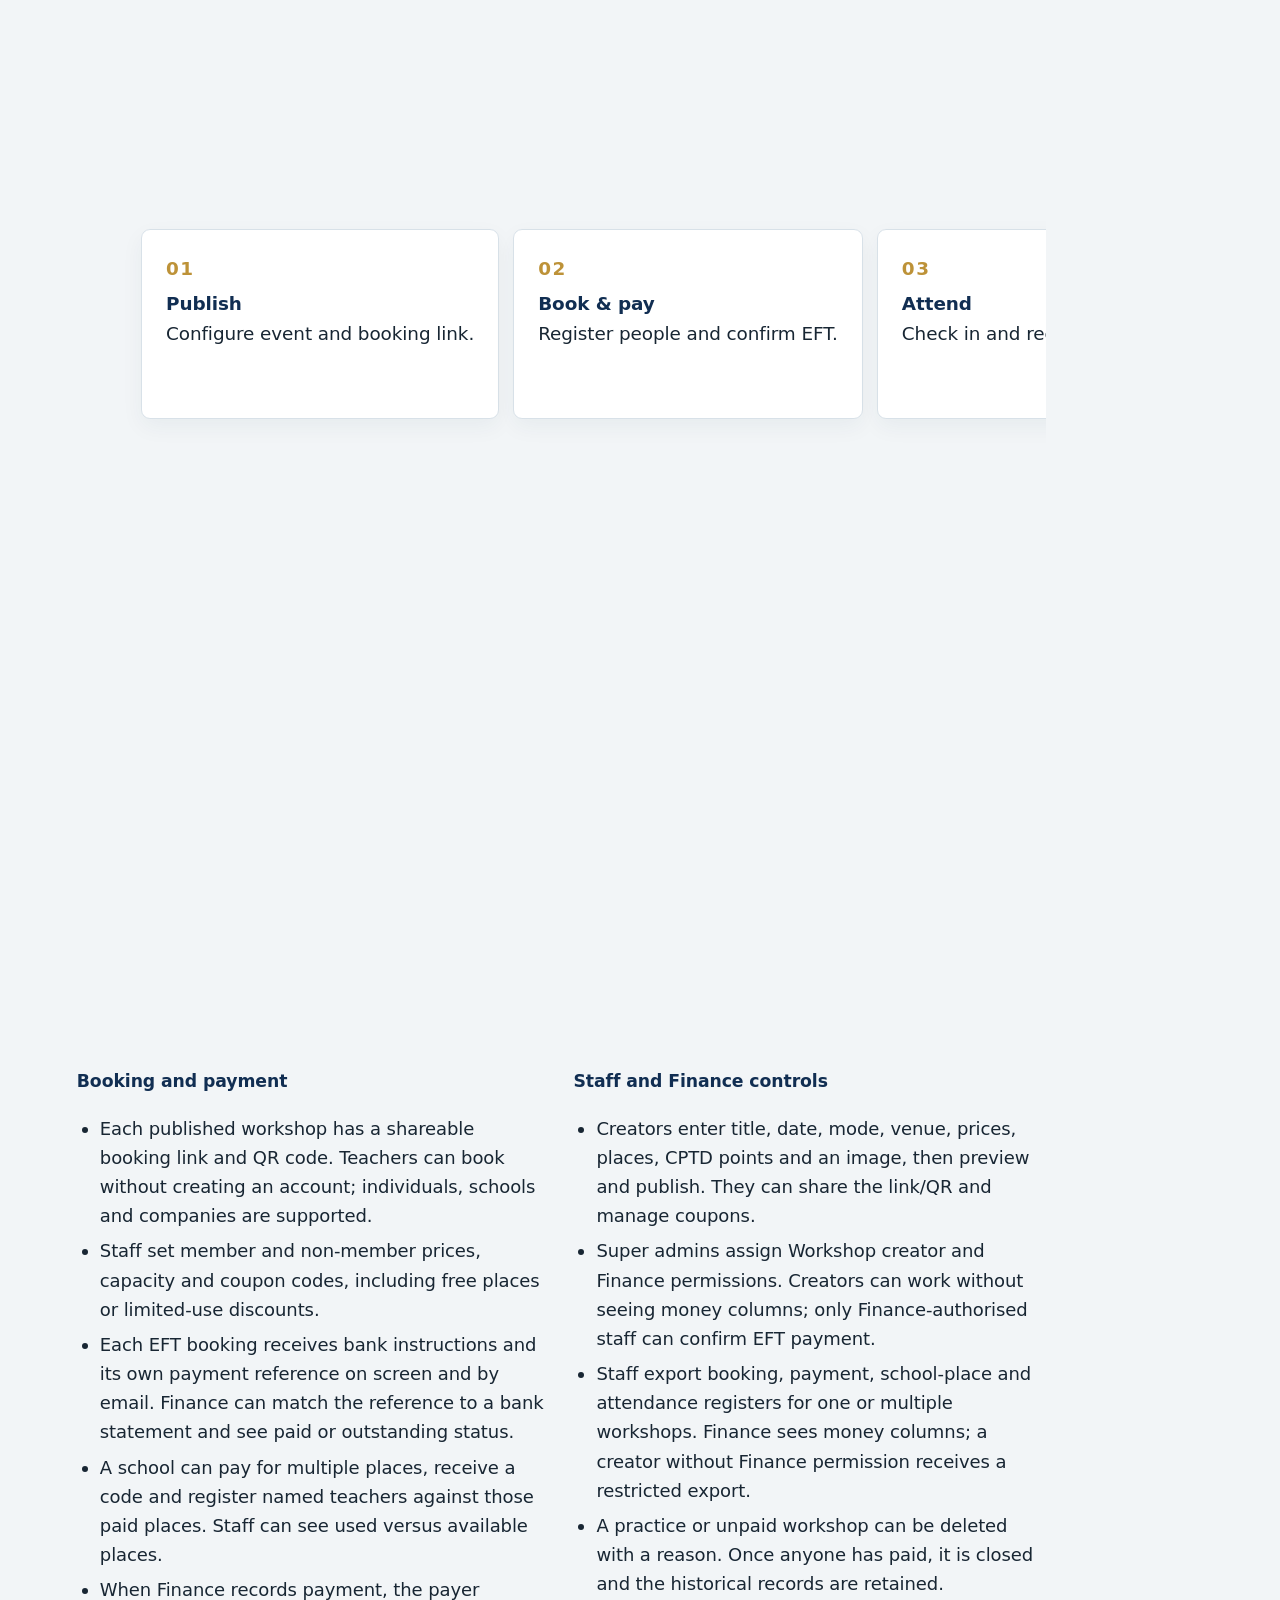
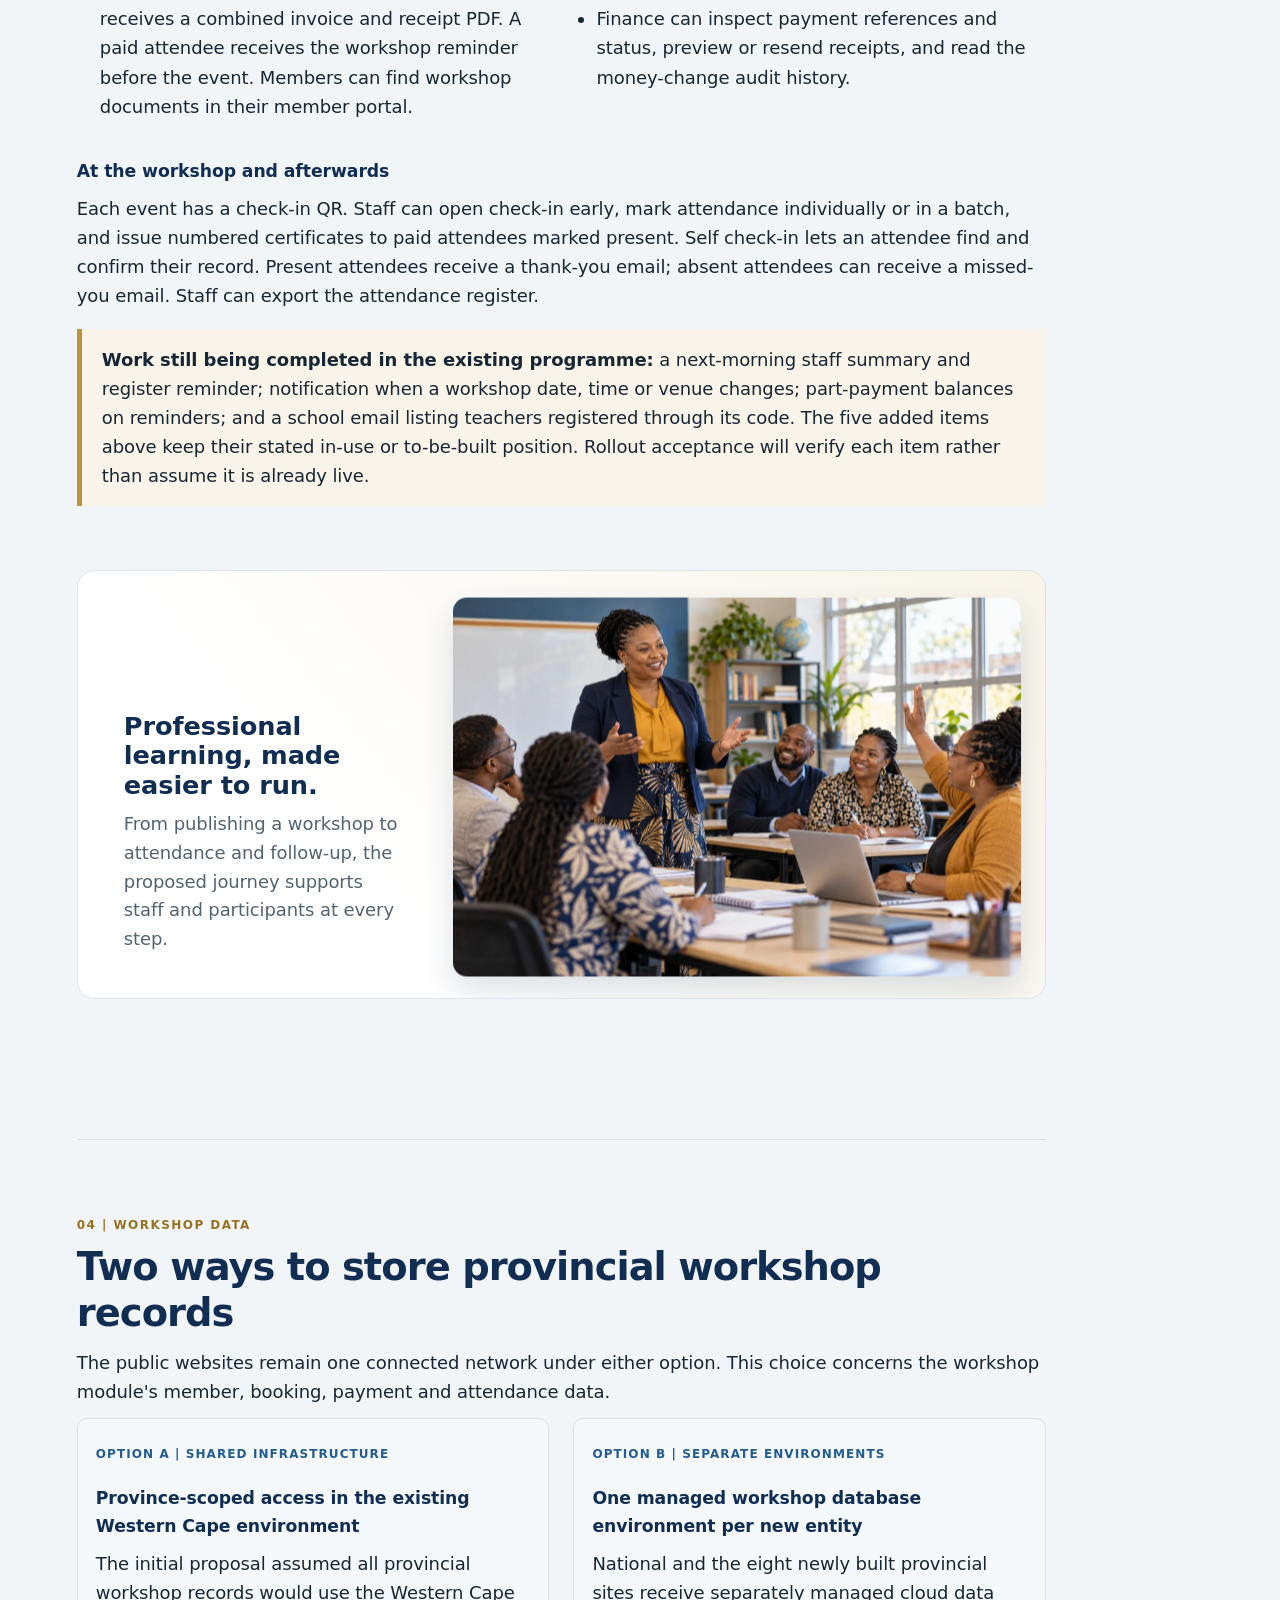
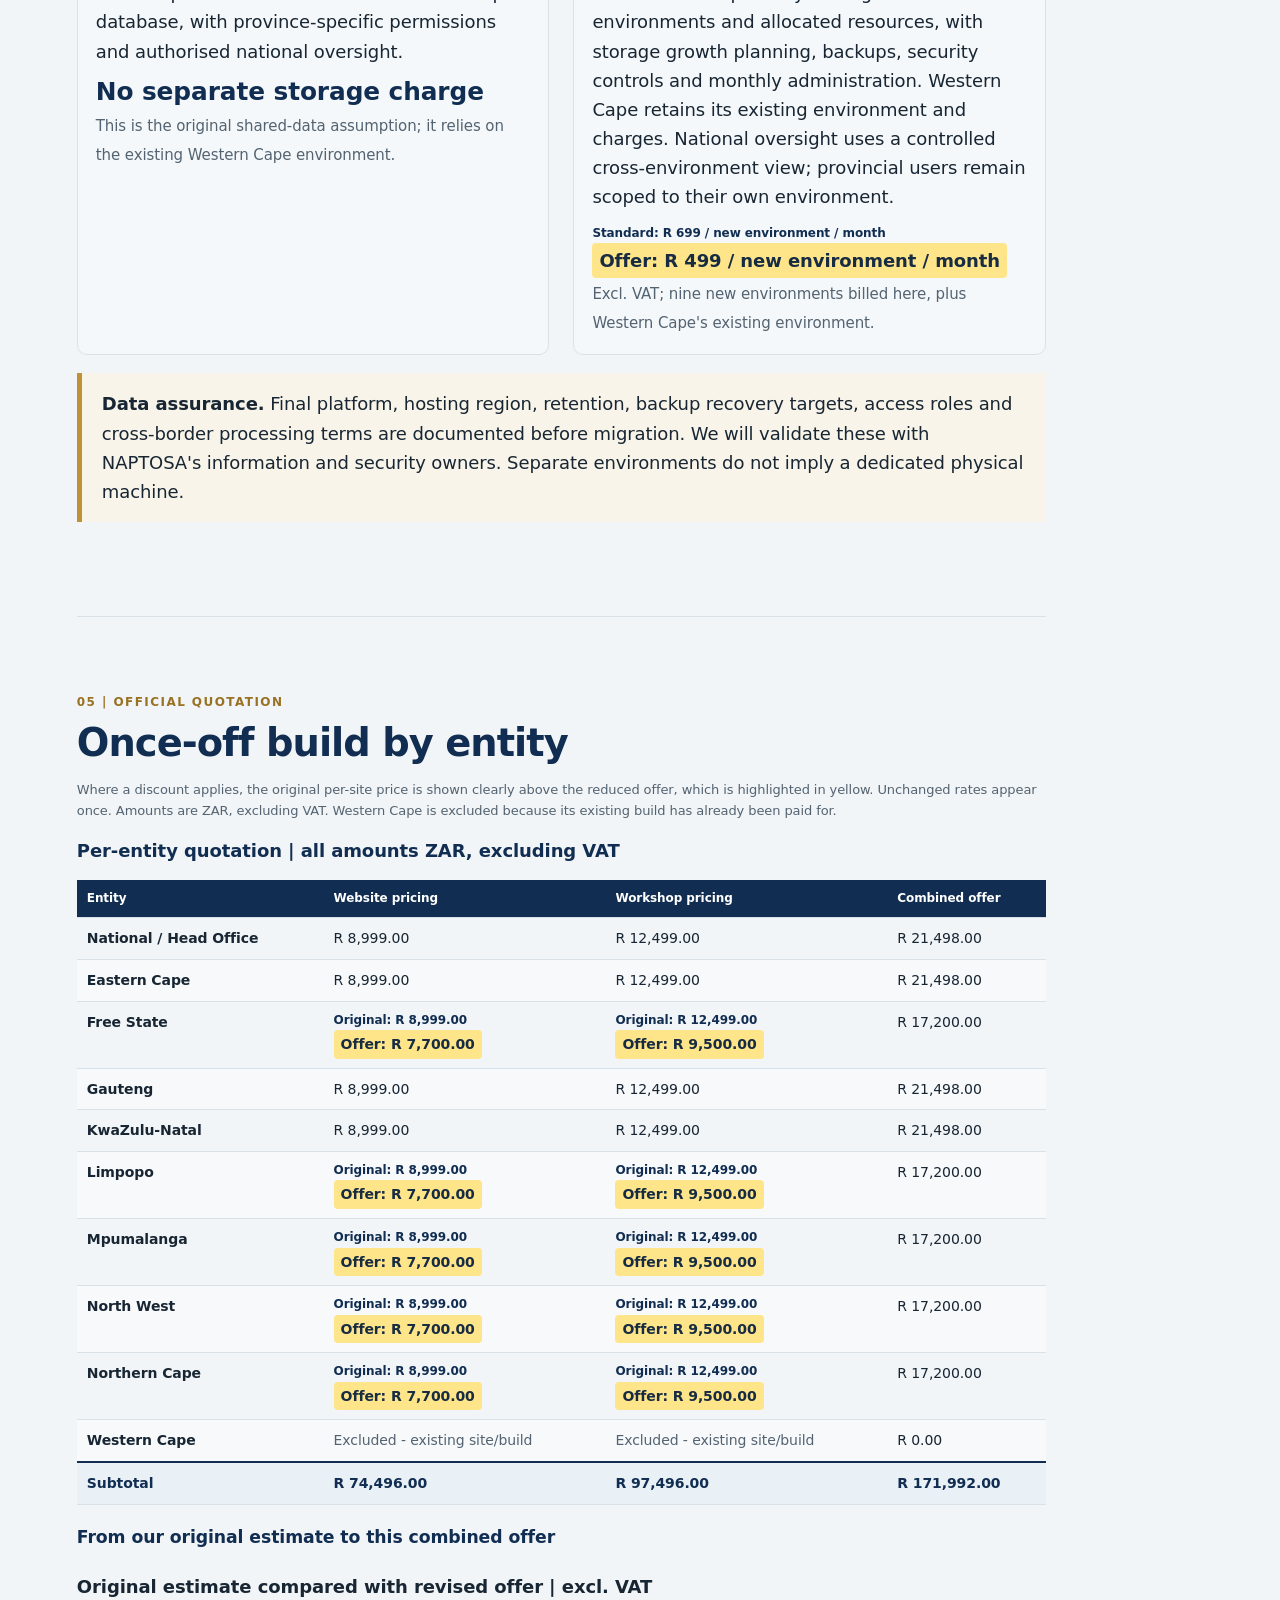
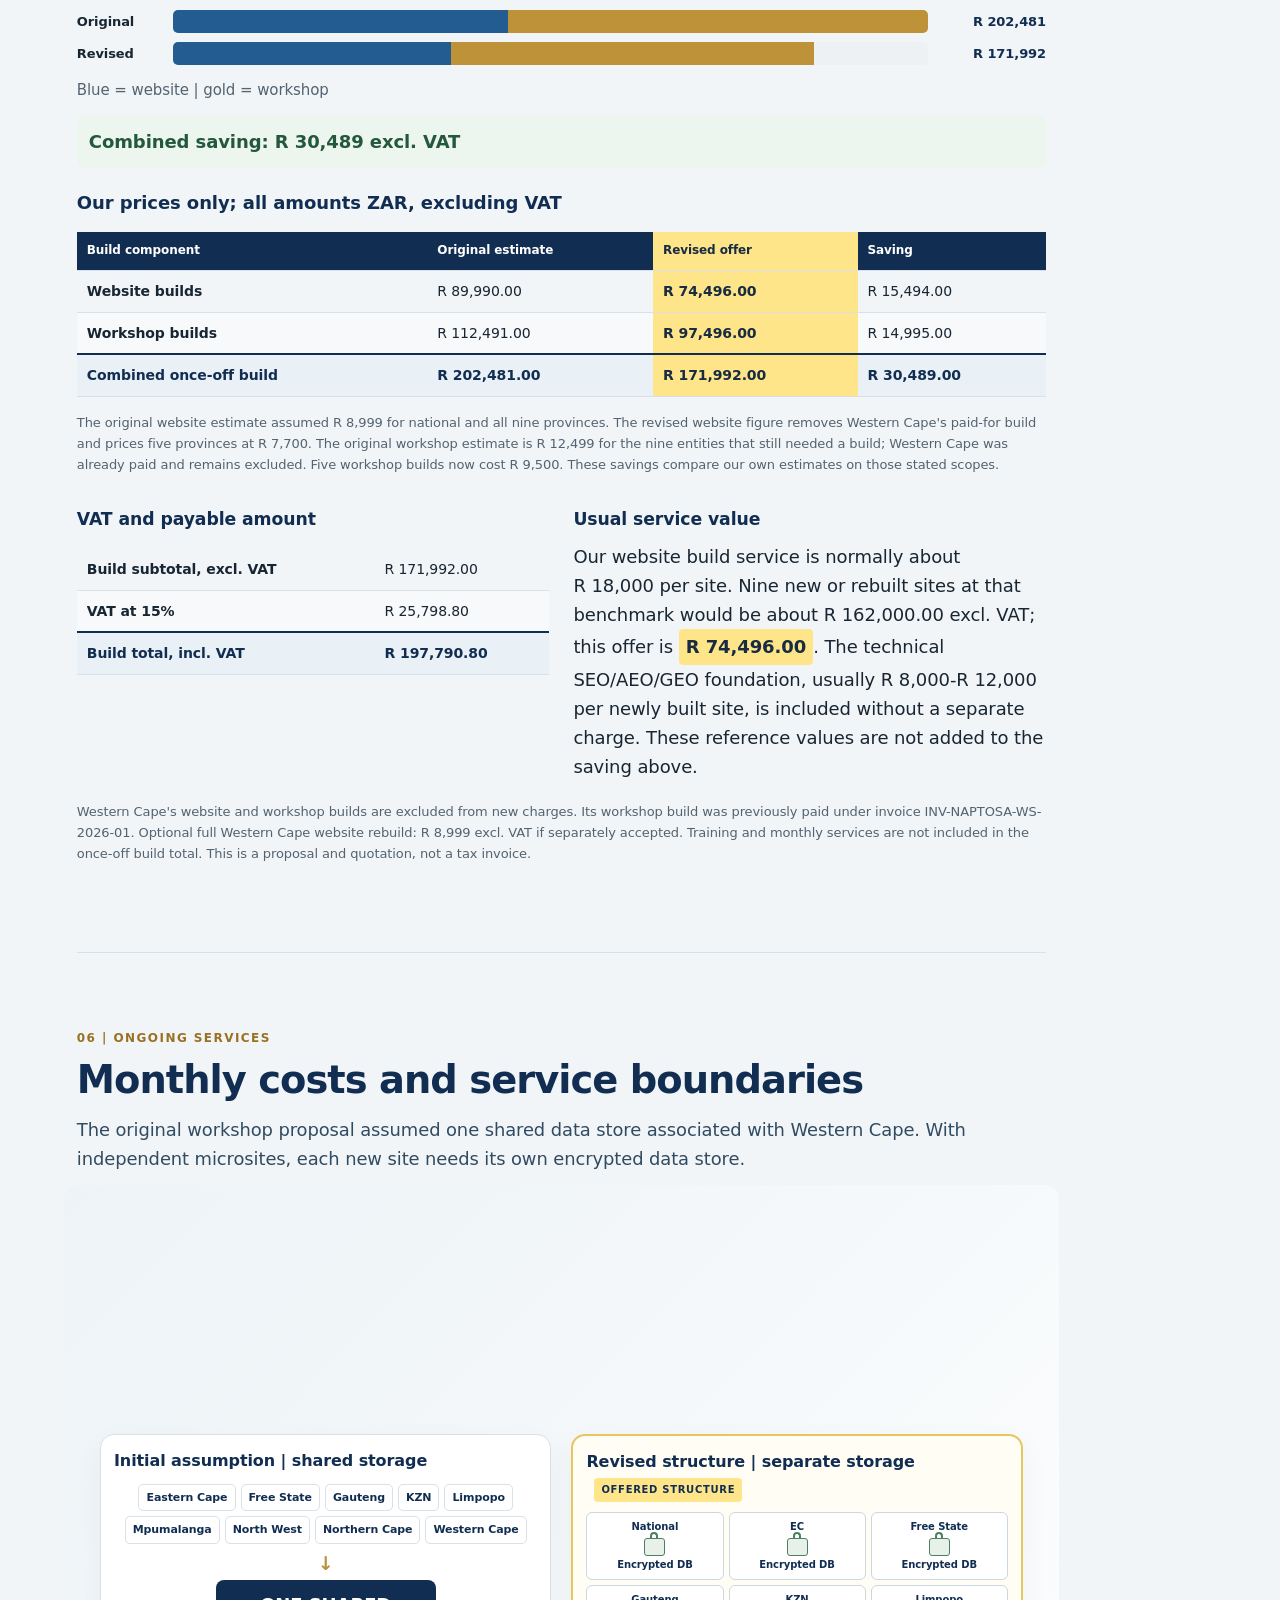
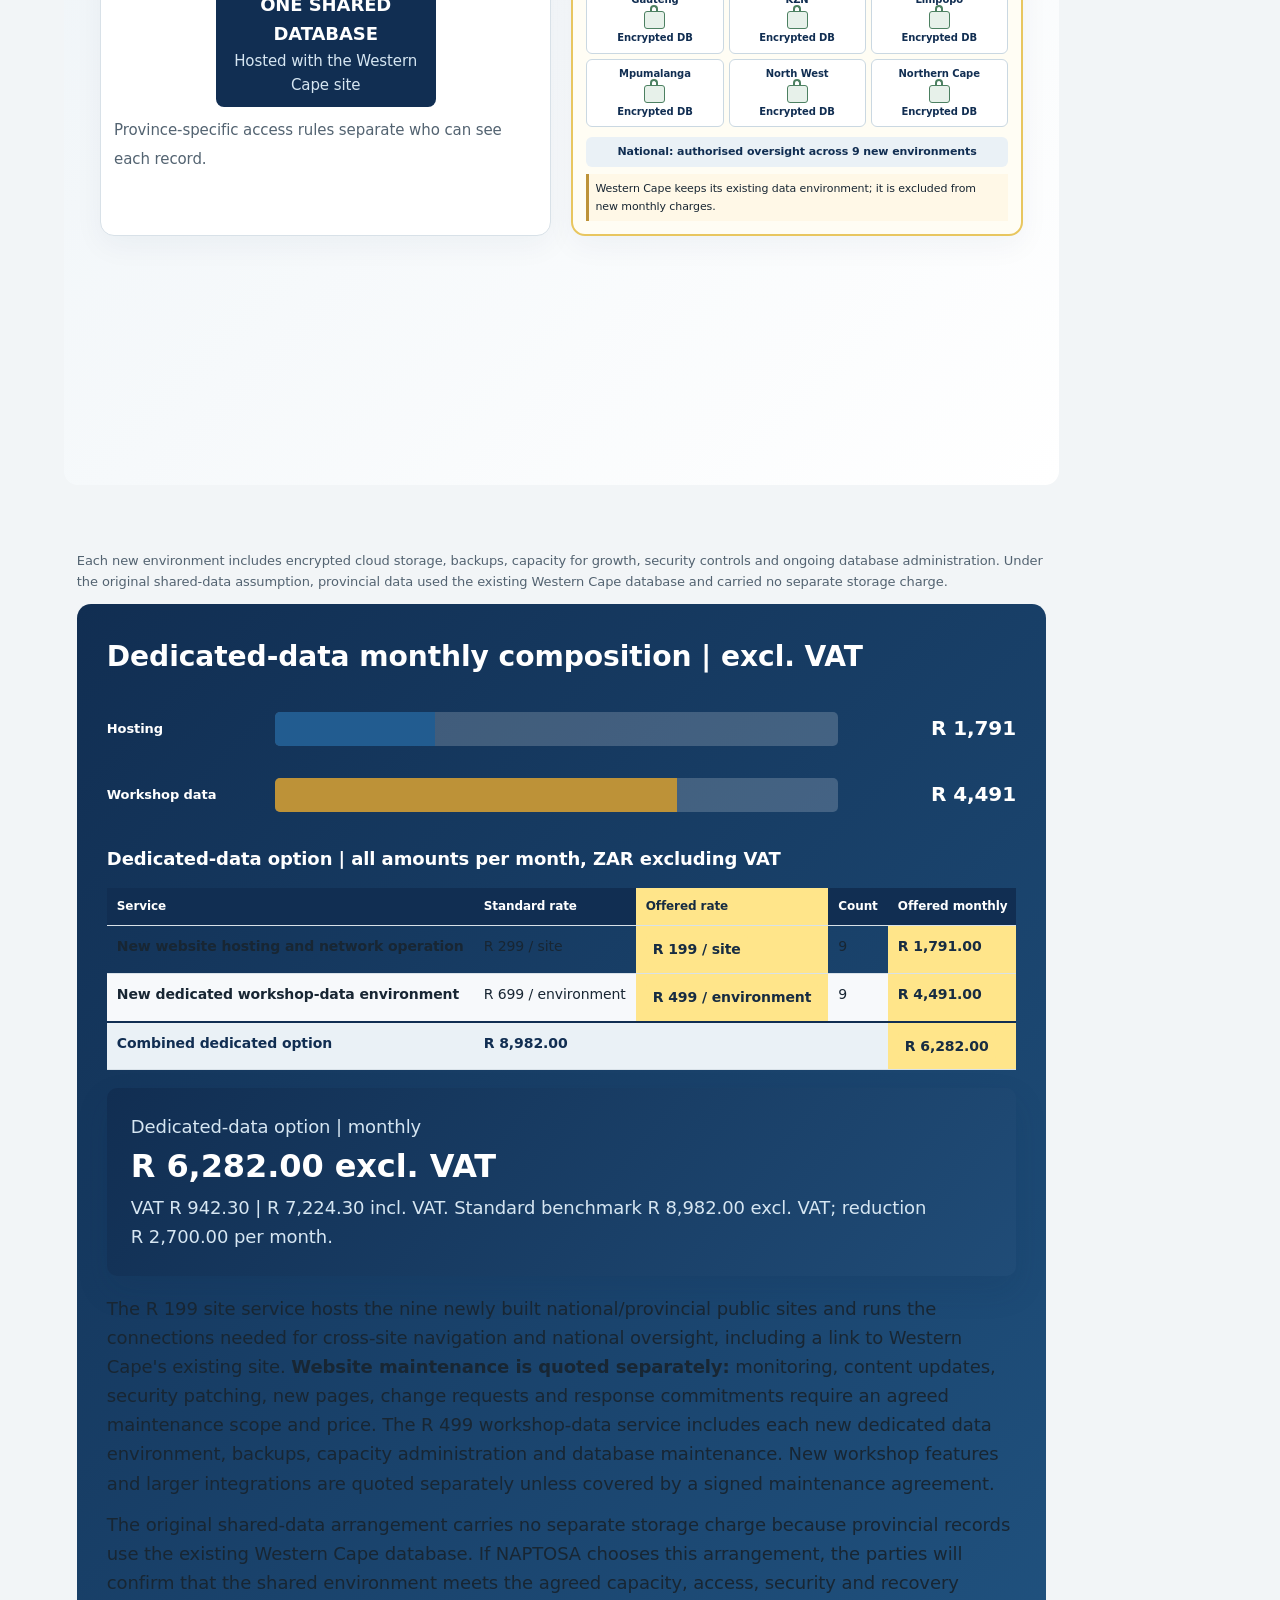
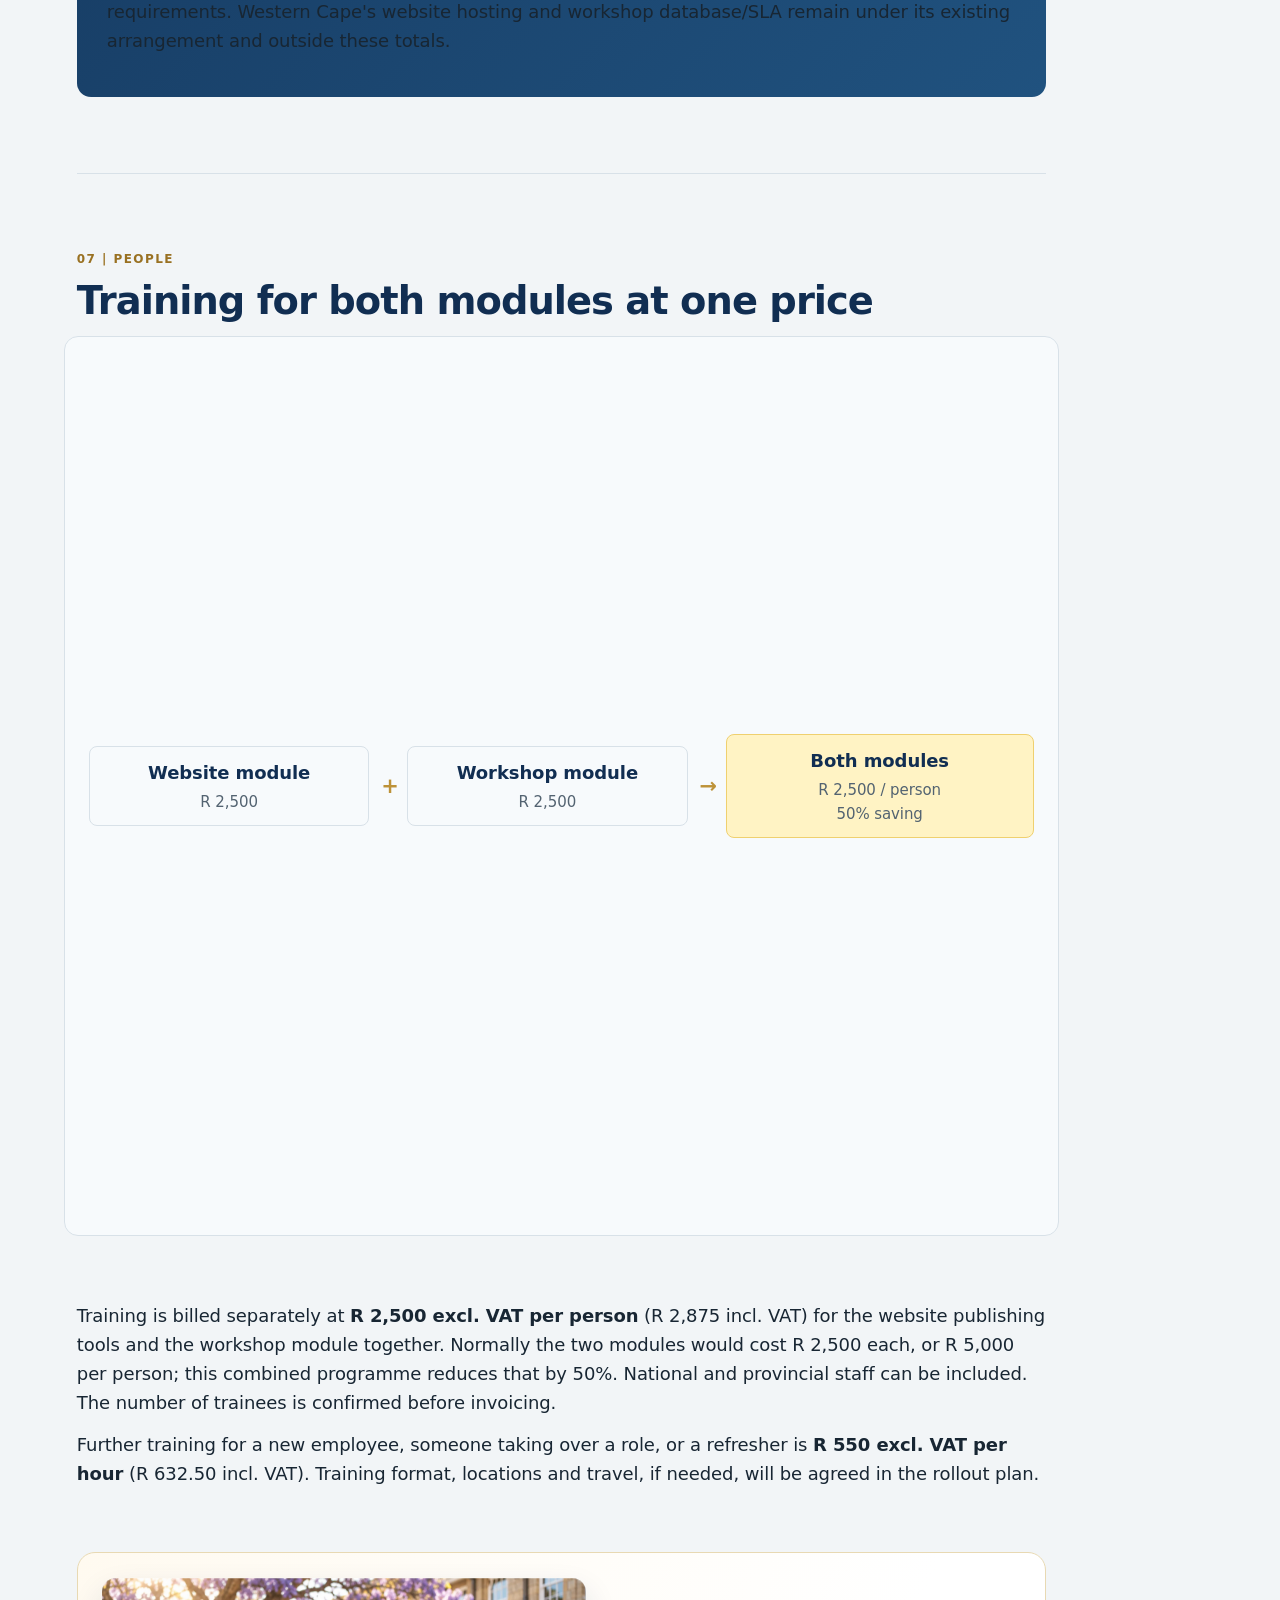
==== commit b6bb2cae: "Widen proposal layout and clarify navigation" ====
--- a/scrollcraft/builds/naptosa-network/index.html
+++ b/scrollcraft/builds/naptosa-network/index.html
@@ -123,7 +123,7 @@
 @media(max-width:700px) { .proposal{margin:0;box-shadow:none}.topbar{padding:14px 22px}.cover{padding:48px 22px}.content{padding:0 22px 30px}.grid,.two{grid-template-columns:1fr}.flow{grid-template-columns:1fr 1fr}.footer{padding:22px}table{display:block;overflow-x:auto;white-space:nowrap} }
 @media(max-width:700px) { .storage-comparison{grid-template-columns:1fr}.training-visual{grid-template-columns:1fr}.training-visual .arrow{transform:rotate(90deg)}.branches,.status-grid{grid-template-columns:repeat(2,1fr)}.journey,.topology{grid-template-columns:1fr 1fr}.barrow{grid-template-columns:72px 1fr 84px}.timeline{grid-template-columns:1fr 1fr;border-top:0;border-left:3px solid var(--gold)} }
 @media print { html{scroll-behavior:auto}body{background:white;font-size:10.5pt}.proposal{box-shadow:none;margin:0;max-width:none}.topbar{padding:10px 0}.cover{padding:26px 0 25px}.cover h1{font-size:35pt}.cover .lead{font-size:14pt}.content{padding:0}.footer{padding:15px 0}nav,.download{display:none}section{padding:17px 0 8px}h2{font-size:18pt}h3{font-size:12pt}.grid{gap:8px}.card{padding:10px}.card strong{font-size:17pt}.flow{gap:5px}.flow div{padding:7px}table{font-size:9pt}th,td{padding:5px 6px}.card, .callout, .quote-box, table, tr, .flow, #acceptance,.network-map,.topology,.journey,.timeline,.payment-split,.status-grid,.status-card { break-inside:avoid-page }.workshop-ops{break-before:page} #overview,#data,#investment,#monthly,#delivery,#acceptance{break-before:page}.print-break{break-before:page} a{color:inherit;text-decoration:none} }
-</style><link rel="stylesheet" href="scrollcraft.css"><link rel="stylesheet" href="proposal.css?v=20261022-7"></head>
+</style><link rel="stylesheet" href="scrollcraft.css"><link rel="stylesheet" href="proposal.css?v=20261022-10"></head>
 <body><main class="proposal" id="top">
 <div class="topbar"><b>LBTec (Pty) Ltd t/a Smart AI Solutions</b><span>QUOTATION  |  LBTEC-NAPTOSA-NATIONAL-WEB-WS-001</span></div>
 <header class="cover" id="overview" data-sc-act="scrub" data-sc-span="2.2" data-sc-dwell="0.28"><div class="sc-stage" data-sc-stage><img class="sc-stage__poster" src="assets/hero-poster.webp" alt=""><video data-sc-scrub data-sc-src="assets/hero.mp4" data-sc-src-mobile="assets/hero-mobile.mp4" playsinline muted aria-hidden="true"></video><div class="sc-scrim"></div></div><div class="hero-copy"><div class="eyebrow">Proposal and quotation  |  22 October 2026</div>
@@ -134,7 +134,7 @@
 <div class="card"><span class="label">Optional dedicated data</span><strong>R 4,491.00</strong><span>Nine new workshop environments at R 499 each per month; Western Cape remains on its existing arrangement</span></div></div>
 <div class="network-map" aria-label="Ten connected destinations: one national site, eight new provincial sites, and the retained Western Cape site"><b>One national hub  |  nine provincial destinations</b><div class="branches"><div class="branch"><b>National</b>1 site</div><div class="branch"><b>Eight new builds</b>EC  |  FS  |  Gauteng  |  KZN  |  Limpopo  |  Mpumalanga  |  North West  |  Northern Cape</div><div class="branch retained"><b>Western Cape</b>Existing site retained</div></div></div>
 <div class="cover-meta"><div><span>Prepared for</span>NAPTOSA National  |  Attention: Michelle Mosupye</div><div><span>Prepared by</span>LBTec (Pty) Ltd t/a Smart AI Solutions  |  Loxly Atkinson</div><div><span>Decision</span>National acceptance for the agreed rollout</div></div>
-<a class="download" href="downloads/LBTec-NAPTOSA-National-Web-and-Workshop-Proposal.pdf" download>Download the official quotation (PDF)</a></div></header><nav class="chapter-nav" aria-label="Proposal chapters"><a href="#overview" aria-label="Overview" aria-current="location"><span>01</span><i>Overview</i></a><a href="#network" aria-label="Network"><span>02</span><i>Network</i></a><a href="#scope" aria-label="Scope"><span>03</span><i>Scope</i></a><a href="#workshop-detail" aria-label="Workshop"><span>04</span><i>Workshop</i></a><a href="#data" aria-label="Data"><span>05</span><i>Data</i></a><a href="#investment" aria-label="Quotation"><span>06</span><i>Quotation</i></a><a href="#monthly" aria-label="Monthly services"><span>07</span><i>Monthly</i></a><a href="#training" aria-label="Training"><span>08</span><i>Training</i></a><a href="#delivery" aria-label="Delivery and terms"><span>09</span><i>Delivery</i></a><a href="#acceptance" aria-label="Acceptance"><span>10</span><i>Accept</i></a></nav><div class="content"><a class="download" href="downloads/LBTec-NAPTOSA-National-Web-and-Workshop-Proposal.pdf" download>Download the official quotation (PDF)</a>
+<a class="download" href="downloads/LBTec-NAPTOSA-National-Web-and-Workshop-Proposal.pdf" download>Download the official quotation (PDF)</a></div></header><nav class="chapter-nav" aria-label="Proposal chapters"><button class="chapter-toggle" type="button" aria-expanded="false" aria-controls="proposal-chapter-links" aria-label="Open proposal chapter list"><span aria-hidden="true">☰</span></button><div class="chapter-links" id="proposal-chapter-links"><a href="#overview" aria-label="Overview" aria-current="location"><span>01</span><i>Overview</i></a><a href="#network" aria-label="Network"><span>02</span><i>Network</i></a><a href="#scope" aria-label="Scope"><span>03</span><i>Scope</i></a><a href="#workshop-detail" aria-label="Workshop"><span>04</span><i>Workshop</i></a><a href="#data" aria-label="Data"><span>05</span><i>Data</i></a><a href="#investment" aria-label="Accreditation"><span>06</span><i>Accreditation</i></a><a href="#monthly" aria-label="Monthly services"><span>07</span><i>Monthly</i></a><a href="#training" aria-label="Training"><span>08</span><i>Training</i></a><a href="#delivery" aria-label="Delivery and terms"><span>09</span><i>Delivery</i></a><a href="#acceptance" aria-label="Acceptance"><span>10</span><i>Accept</i></a></div></nav><div class="content"><a class="download" href="downloads/LBTec-NAPTOSA-National-Web-and-Workshop-Proposal.pdf" download>Download the official quotation (PDF)</a>
 
 <section class="chapter-intro" data-sc-act="flow"><div class="section-no">01  |  The decision</div><h2>A single programme, clearly costed</h2>
 <p class="lede">NAPTOSA asked for the full picture: what each province receives, what the workshop module adds, who hosts and maintains the network, how national sees information, and what it costs now and each month.</p>
@@ -212,4 +212,4 @@
 <div class="signature"><div>Name and title</div><div>Digital signature</div><div>Date</div></div>
 <p class="price-note">Prepared by LBTec (Pty) Ltd t/a Smart AI Solutions  |  Reg. 2020/138701/07  |  VAT 4440290809  |  loxly@lbtec.co.za  |  083 713 2113. No banking details are included; they appear on the issued invoice.</p></section>
 </div><footer class="footer">NAPTOSA National  |  Connected provincial websites and workshop module  |  Proposal LBTEC-NAPTOSA-NATIONAL-WEB-WS-001</footer>
-</main><script src="scrollcraft.js"></script><script>ScrollCraft.mount(document.querySelector(".proposal"));(function(){var links=[...document.querySelectorAll(".chapter-nav a")],targets=links.map(a=>document.querySelector(a.getAttribute("href")));function activate(target){links.forEach(a=>a.removeAttribute("aria-current"));var active=links[targets.indexOf(target)];if(active)active.setAttribute("aria-current","location")}links.forEach(function(a,i){a.addEventListener("click",function(e){e.preventDefault();activate(targets[i]);history.replaceState(null,"",a.hash);targets[i].scrollIntoView({behavior:matchMedia("(prefers-reduced-motion: reduce)").matches?"instant":"smooth",block:"start"})})});var io=new IntersectionObserver(entries=>entries.forEach(e=>{if(e.isIntersecting)activate(e.target)}),{rootMargin:"-35% 0px -55% 0px"});targets.filter(Boolean).forEach(t=>io.observe(t));})();</script></body></html>
+</main><script src="scrollcraft.js"></script><script>ScrollCraft.mount(document.querySelector(".proposal"));(function(){var nav=document.querySelector(".chapter-nav"),toggle=document.querySelector(".chapter-toggle"),links=[...nav.querySelectorAll("a")],targets=links.map(a=>document.querySelector(a.getAttribute("href")));function closeMenu(){nav.classList.remove("is-open");toggle.setAttribute("aria-expanded","false");toggle.setAttribute("aria-label","Open proposal chapter list")}toggle.addEventListener("click",function(){var open=nav.classList.toggle("is-open");toggle.setAttribute("aria-expanded",String(open));toggle.setAttribute("aria-label",open?"Close proposal chapter list":"Open proposal chapter list")});document.addEventListener("keydown",function(e){if(e.key==="Escape"&&nav.classList.contains("is-open")){closeMenu();toggle.focus()}});function activate(target){links.forEach(a=>a.removeAttribute("aria-current"));var active=links[targets.indexOf(target)];if(active)active.setAttribute("aria-current","location")}links.forEach(function(a,i){a.addEventListener("click",function(e){e.preventDefault();activate(targets[i]);history.replaceState(null,"",a.hash);targets[i].scrollIntoView({behavior:matchMedia("(prefers-reduced-motion: reduce)").matches?"instant":"smooth",block:"start"});closeMenu()})});var io=new IntersectionObserver(entries=>entries.forEach(e=>{if(e.isIntersecting)activate(e.target)}),{rootMargin:"-35% 0px -55% 0px"});targets.filter(Boolean).forEach(t=>io.observe(t));})();</script></body></html>
--- a/scrollcraft/builds/naptosa-network/proposal.css
+++ b/scrollcraft/builds/naptosa-network/proposal.css
@@ -25,6 +25,79 @@
 @media(max-width:760px){.photo-story,.photo-story--workshop,.photo-story--training{grid-template-columns:minmax(0,1fr);gap:12px;margin:28px 0;padding:12px}.photo-story--workshop .people-figure{grid-column:1;grid-row:1}.photo-story--workshop .photo-caption{grid-column:1;grid-row:2;padding:4px 6px 10px}.photo-story--training .people-figure{grid-row:1}.photo-caption{padding:4px 6px 10px}.photo-caption span{max-width:46ch}}
 @media(prefers-reduced-motion:reduce){.people-figure img{transition:none;transform:none}.people-figure:hover img,.people-figure:focus-within img{transform:none}}
 
+/* Keep the requested persistent right-side chapter rail on phones while
+   reserving its gutter in the reading column so it cannot cover copy. */
+@media(max-width:760px){
+  .chapter-nav{top:50%;right:4px;bottom:auto;left:auto;transform:translateY(-50%);z-index:40;flex-direction:column;flex-wrap:nowrap;align-items:center;gap:3px;width:36px;max-height:calc(100vh - 16px);overflow-y:auto;overflow-x:hidden;padding:5px;background:#112e52f5}
+  .chapter-nav a,.chapter-nav a:hover,.chapter-nav a:focus-visible,.chapter-nav a[aria-current]{flex:0 0 28px;width:27px;height:28px;justify-content:center;padding:0;outline-offset:1px}
+  .chapter-nav span{font-size:9px}
+  .chapter-nav a i,.chapter-nav a:not(:hover):not(:focus-visible):not([aria-current]) i{display:none!important}
+  .content{padding:16px 50px 52px 18px}
+  .content>section[data-sc-act="pin"]{padding-right:18px!important}
+  .content .download{right:auto;left:auto}
+  .footer{padding-right:50px}
+  .content .table-hint{display:none}
+  .content .table-scroll{overflow:visible;margin-right:0}
+  .table-scroll table,.table-scroll tbody{display:block;width:100%;min-width:0;max-width:100%;border-spacing:0}
+  .table-scroll thead{position:absolute;width:1px;height:1px;padding:0;margin:-1px;overflow:hidden;clip:rect(0,0,0,0);white-space:nowrap;border:0}
+  .table-scroll tr{display:grid;grid-template-columns:minmax(0,1fr) minmax(0,1fr);gap:0 12px;width:100%;min-width:0;max-width:100%;padding:10px 12px;background:#fff;border-bottom:1px solid #d4dee5}
+  .table-scroll tr:nth-child(even){background:#f6f8fa}
+  .table-scroll tr>th[scope="row"]{grid-column:1/-1;padding:4px 0 8px;font-weight:800}
+  .table-scroll td{display:flex;flex-direction:column;align-items:flex-start;gap:3px;min-width:0;padding:6px 0;border:0;background:transparent!important;overflow-wrap:anywhere;font-size:12px}
+  #per-entity-pricing-title~.table-scroll td:nth-of-type(1)::before{content:"Website"}
+  #per-entity-pricing-title~.table-scroll td:nth-of-type(2)::before{content:"Workshop"}
+  #per-entity-pricing-title~.table-scroll td:nth-of-type(3)::before{content:"Combined"}
+  #build-totals-title~.table-scroll td:nth-of-type(1)::before{content:"Original estimate"}
+  #build-totals-title~.table-scroll td:nth-of-type(2)::before{content:"Revised offer"}
+  #build-totals-title~.table-scroll td:nth-of-type(3)::before{content:"Saving"}
+  #monthly-services-title~.table-scroll td:nth-of-type(1)::before{content:"Standard rate"}
+  #monthly-services-title~.table-scroll td:nth-of-type(2)::before{content:"Offered rate"}
+  #monthly-services-title~.table-scroll td:nth-of-type(3)::before{content:"Sites / environments"}
+  #monthly-services-title~.table-scroll td:nth-of-type(4)::before{content:"Monthly total"}
+  #monthly-services-title~.table-scroll tr.total td:nth-of-type(1)::before{content:"Standard total"}
+  #monthly-services-title~.table-scroll tr.total td:nth-of-type(4)::before{content:"Offered total"}
+  .table-scroll td::before{color:#536371;font-size:10px;font-weight:750}
+  .table-scroll tr.total{border-top:2px solid #112e52;font-weight:850}
+  .monthly-scene{padding:18px}
+  .monthly-scene .money-visual{width:100%;font-size:1rem}
+  .monthly-scene .barrow{grid-template-columns:1fr auto;gap:8px;margin:16px 0}
+  .monthly-scene .barrow>b{grid-column:1/-1;font-size:1rem;color:white}
+  .monthly-scene .bar{grid-column:1;height:18px}
+  .monthly-scene .bar-label{grid-column:2;grid-row:2;color:white;font-size:1rem;white-space:nowrap}
+}
+
 .table-scroll{max-width:100%;overflow-x:auto;overscroll-behavior-inline:contain;margin:15px 0;scrollbar-color:#bd9238 #e7edf1;scrollbar-width:thin}.table-scroll table{width:max-content;min-width:100%;margin:0}.table-scroll:focus-visible{outline:3px solid #dfb74f;outline-offset:3px}.table-hint{display:none}@media(max-width:760px){.table-hint{display:block;margin:9px 0 5px;color:#536371;font-size:12px}.content .table-scroll{margin-right:6px}}
 
 .table-caption-visible{font-weight:800;color:var(--navy);margin:15px 0 3px}.table-hint{font-size:12px;color:#536371;margin:3px 0 6px}
+.monthly-scene .table-caption-visible{color:#fff}
+.chapter-links{display:flex;flex-direction:column;gap:5px}.chapter-toggle{display:none}
+@media(min-width:761px){
+  .topbar{right:160px}
+  .content{padding-right:max(180px,calc((100vw - 1110px)/2))}
+  .chapter-nav a,.chapter-nav a:hover,.chapter-nav a:focus-visible,.chapter-nav a[aria-current]{width:132px}
+  .chapter-nav a:not(:hover):not(:focus-visible):not([aria-current]) i{display:inline}
+}
+@media(max-width:760px){
+  .chapter-toggle{display:flex;align-items:center;justify-content:center;flex:0 0 28px;width:27px;height:28px;padding:0;border:1px solid #d7e1ec;border-radius:8px;background:#17385f;color:#fff;font:700 18px/1 inherit;cursor:pointer}
+  .chapter-toggle:focus-visible{outline:3px solid #dfb74f;outline-offset:2px}
+  .chapter-links{display:none;width:100%}
+  .chapter-nav.is-open{width:min(190px,calc(100vw - 16px));align-items:stretch}
+  .chapter-nav.is-open .chapter-links{display:flex}
+  .chapter-nav.is-open a,.chapter-nav.is-open a:hover,.chapter-nav.is-open a:focus-visible,.chapter-nav.is-open a[aria-current]{flex:0 0 32px;width:100%;height:32px;justify-content:flex-start;padding:0 9px;outline-offset:1px}
+  .chapter-nav.is-open .chapter-links a i{display:inline-block!important;white-space:nowrap}
+  .chapter-nav.is-open .chapter-links a:not(:hover):not(:focus-visible):not([aria-current]) i{display:inline-block!important}
+}
+/* Final review: use the desktop canvas and keep every chapter label in view. */
+@media(min-width:761px){
+  .content{width:calc(100vw - 56px);max-width:none;box-sizing:border-box;margin:0;padding:20px 178px 70px clamp(34px,6vw,96px)}
+  .content h2{max-width:1400px}.lede{max-width:1300px}.content p,.content li{max-width:1320px}
+  .hero-copy{left:clamp(48px,8vw,150px);right:178px;max-width:none}
+  .hero-copy h1{max-width:1180px}.hero-copy .lead{max-width:1040px}
+  .chapter-nav a,.chapter-nav a:hover,.chapter-nav a:focus-visible,.chapter-nav a[aria-current]{width:142px}
+  .chapter-nav a i{display:inline!important}.chapter-nav a{height:36px}
+}
+@media(max-width:760px){.content{width:auto;max-width:none;margin:0;padding:16px 55px 48px 18px}}
+.monthly-scene .money-visual,.monthly-scene .money-visual b,.monthly-scene .barrow>b,.monthly-scene .bar-label{color:#fff!important}
+.monthly-scene .barrow{min-width:0;width:100%;box-sizing:border-box}
+.monthly-scene .barrow .bar-label{font-variant-numeric:tabular-nums;text-align:right;white-space:nowrap}
+.monthly-scene .money-visual{max-width:100%;box-sizing:border-box}
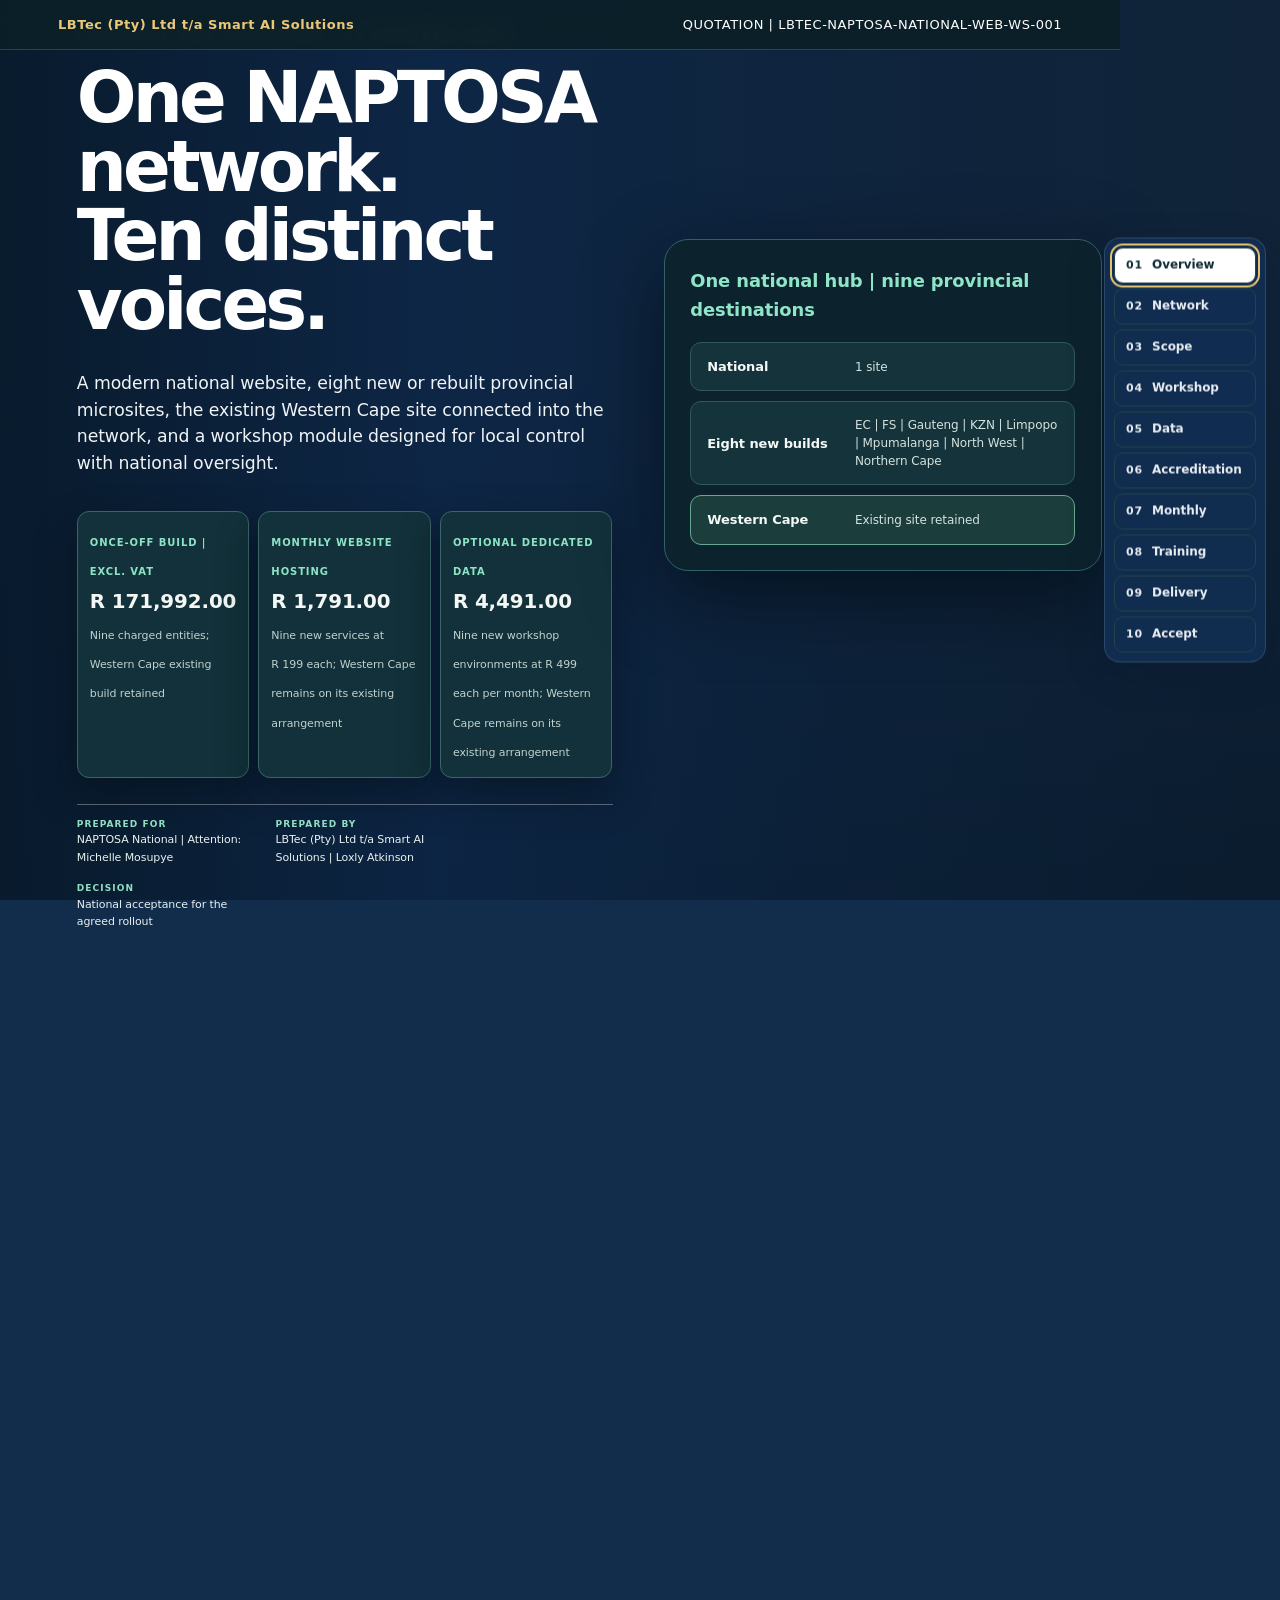
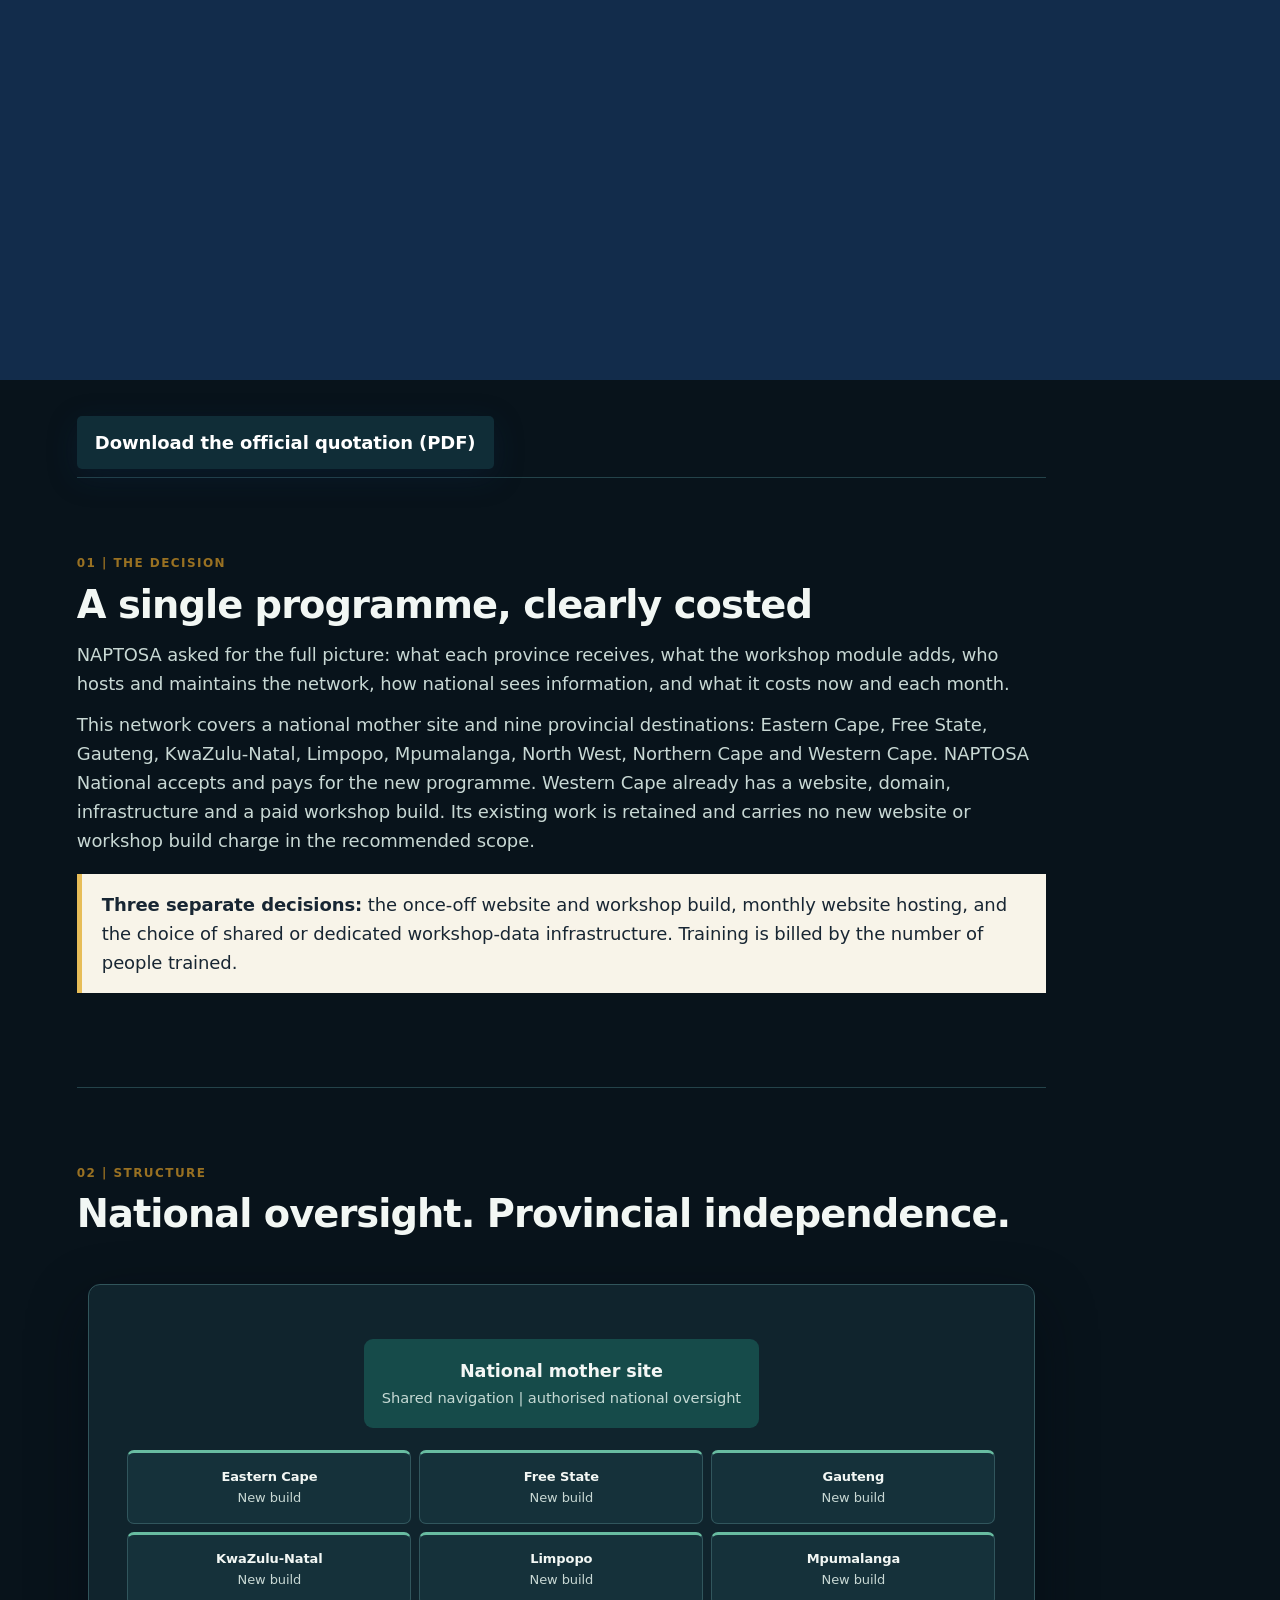
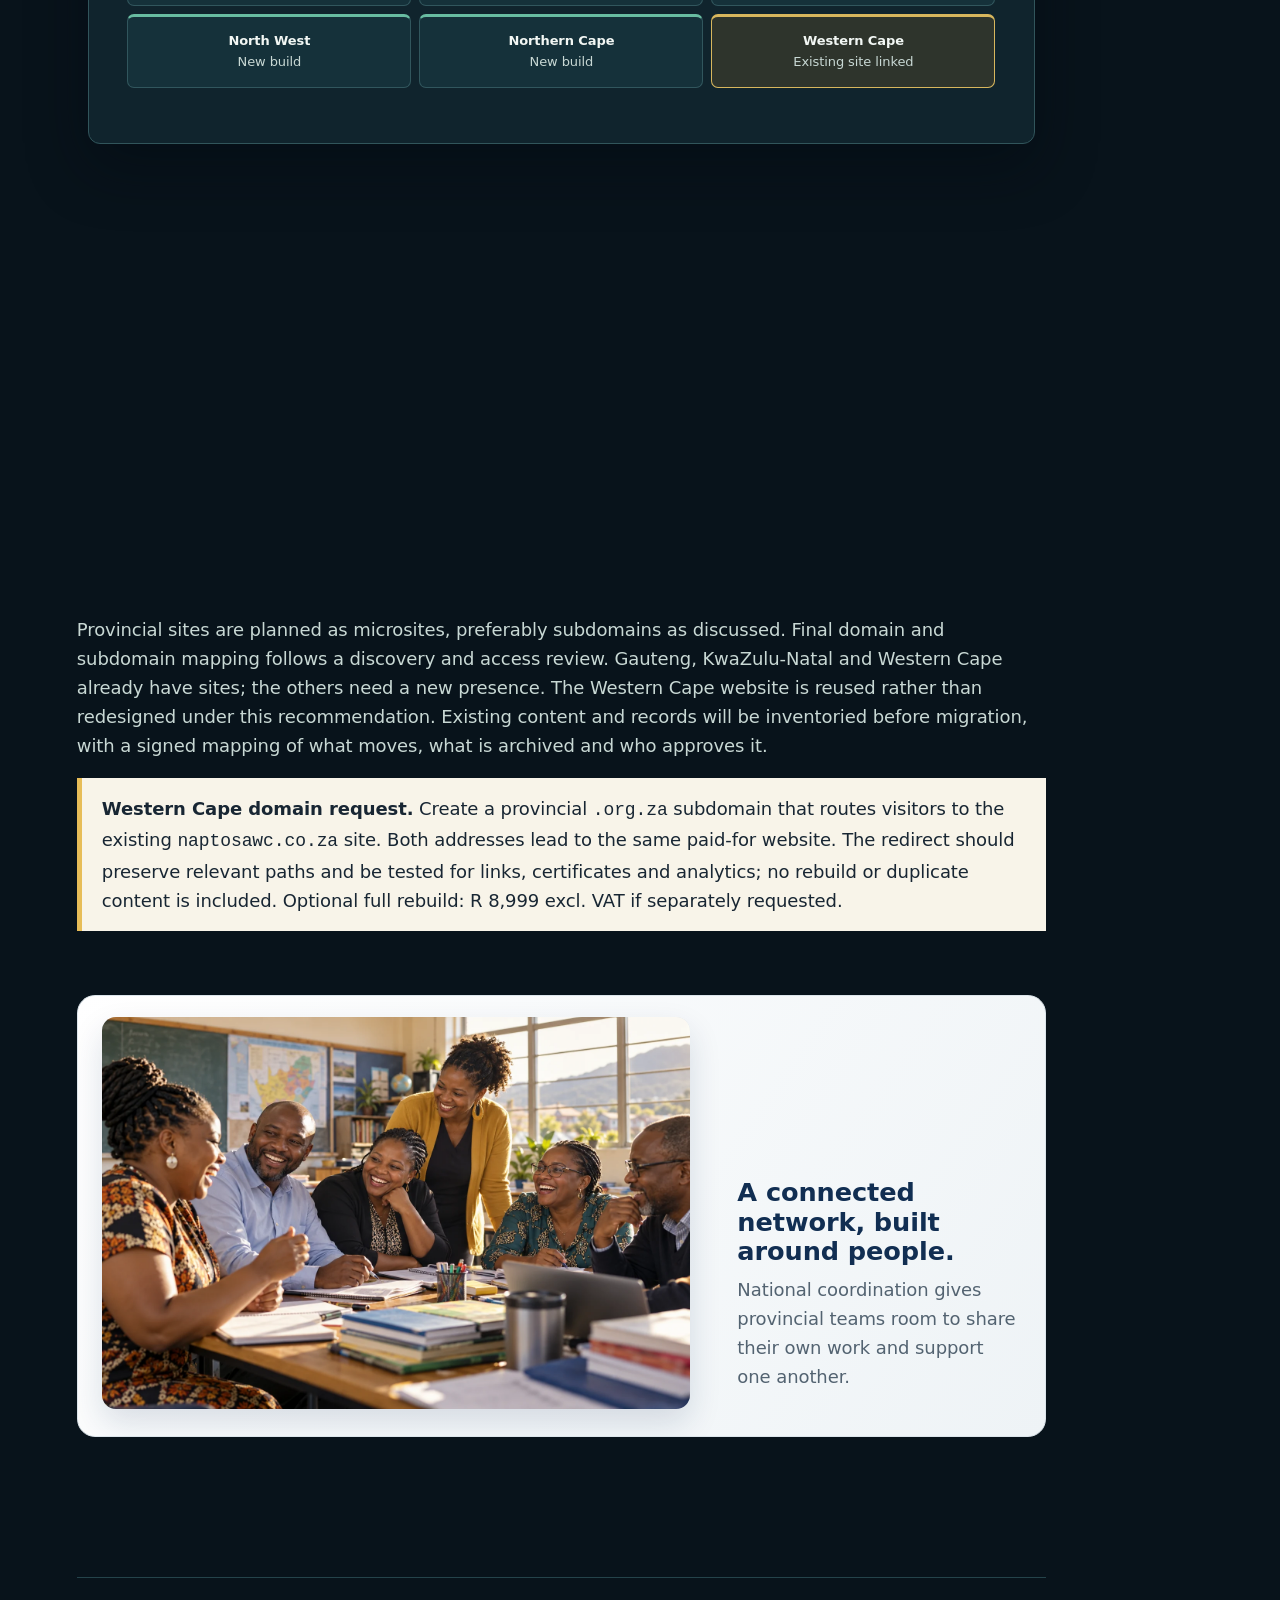
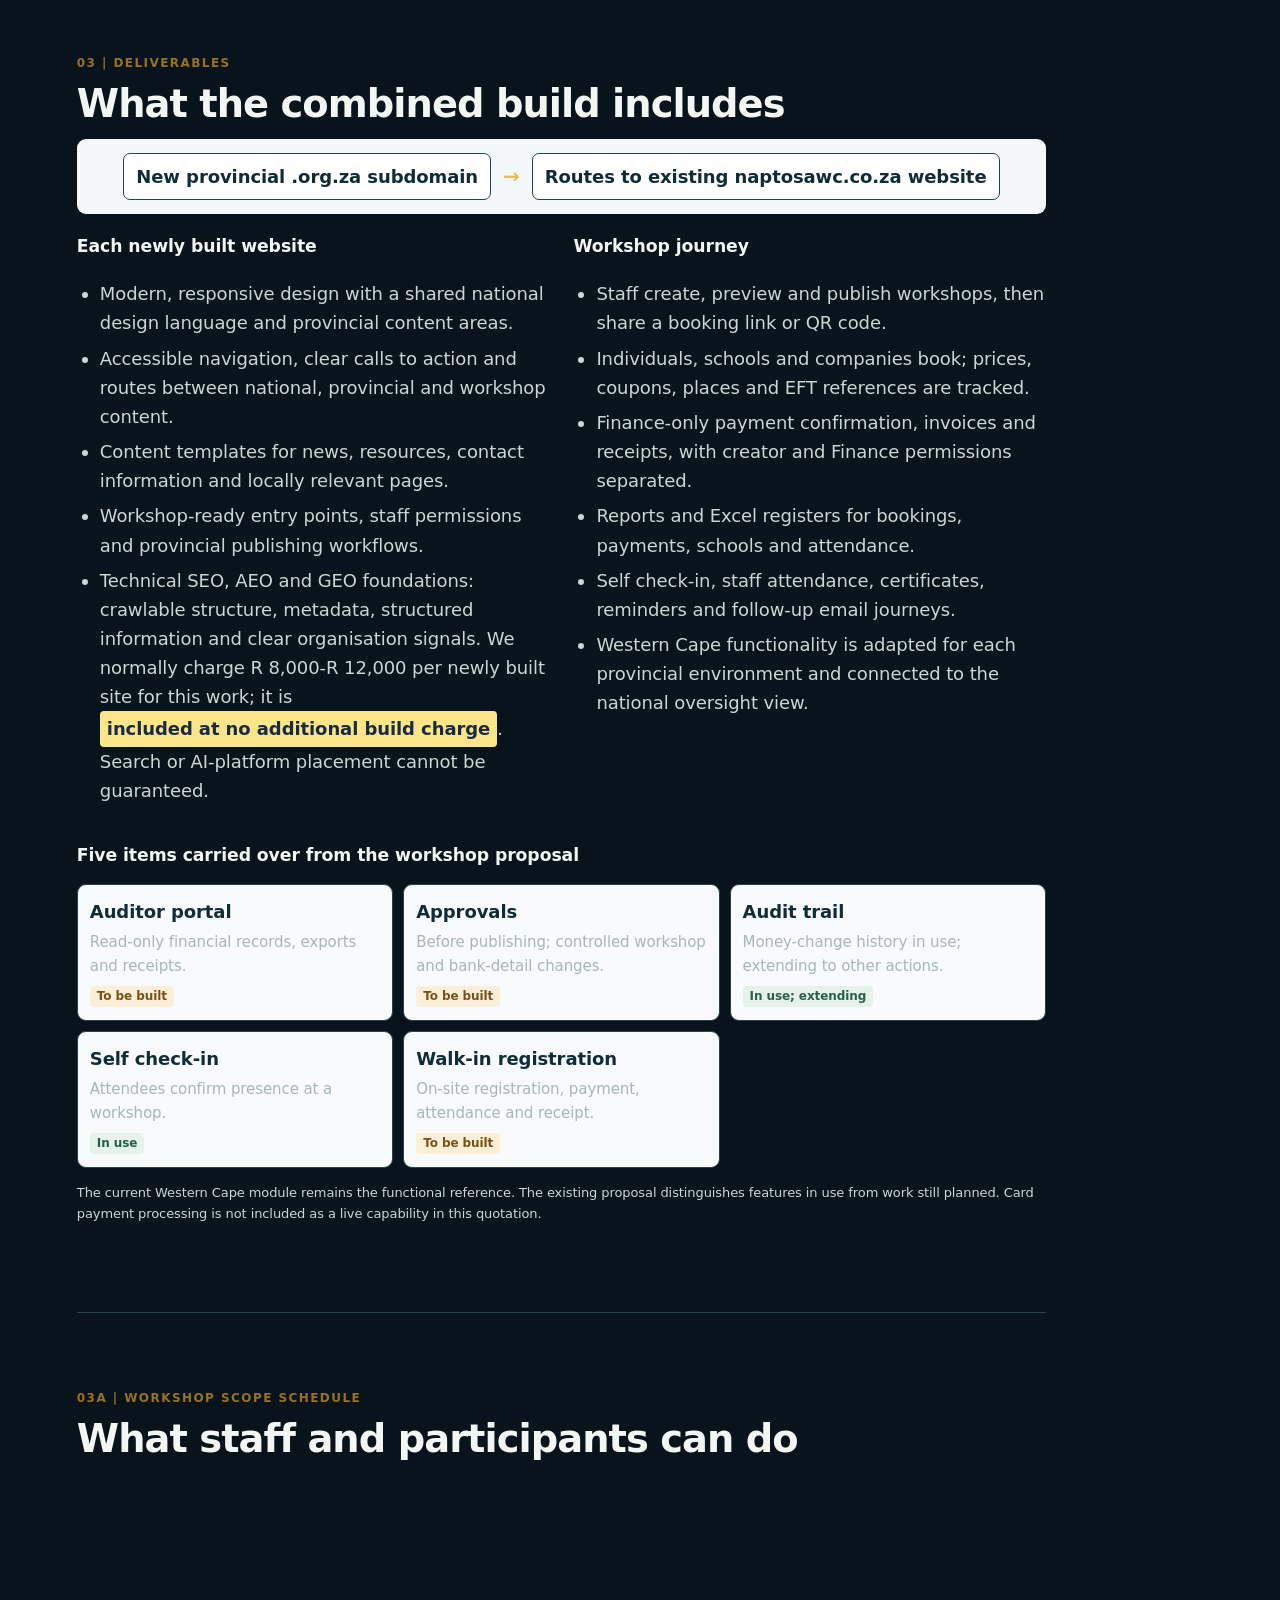
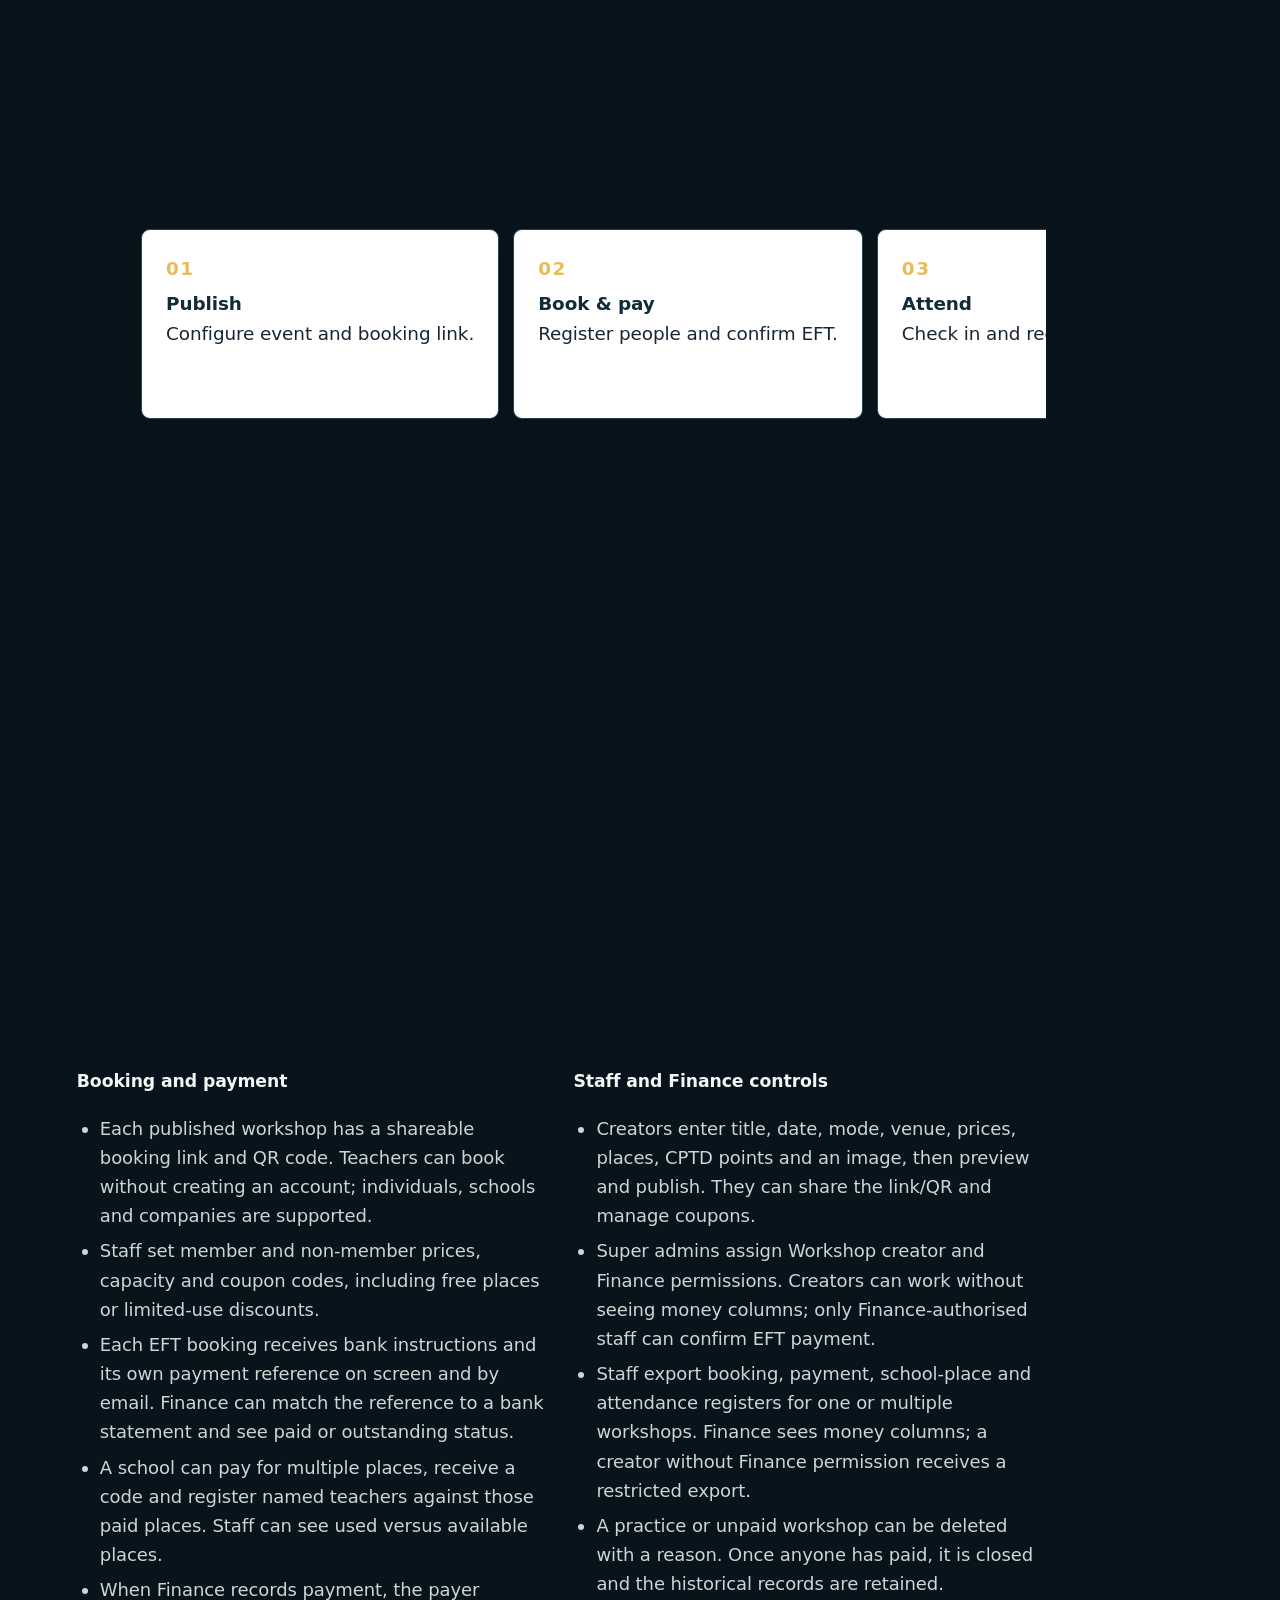
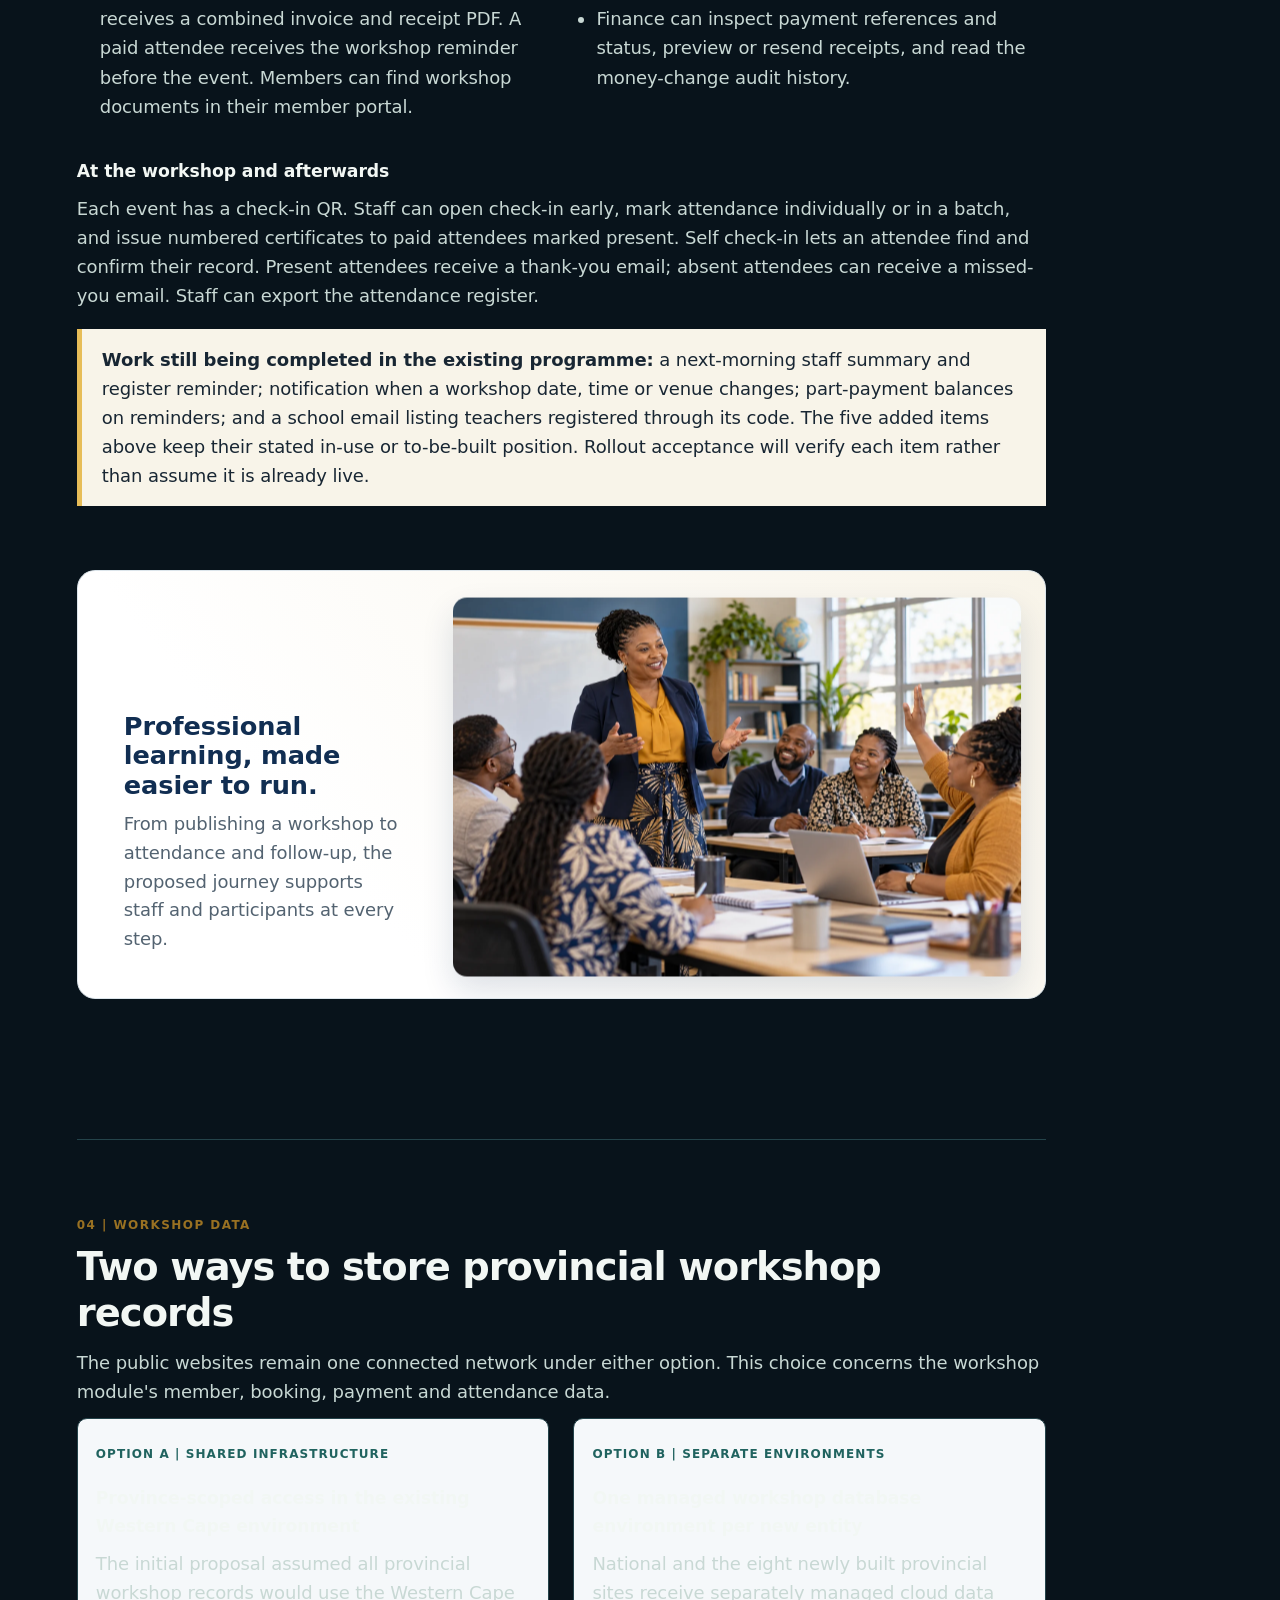
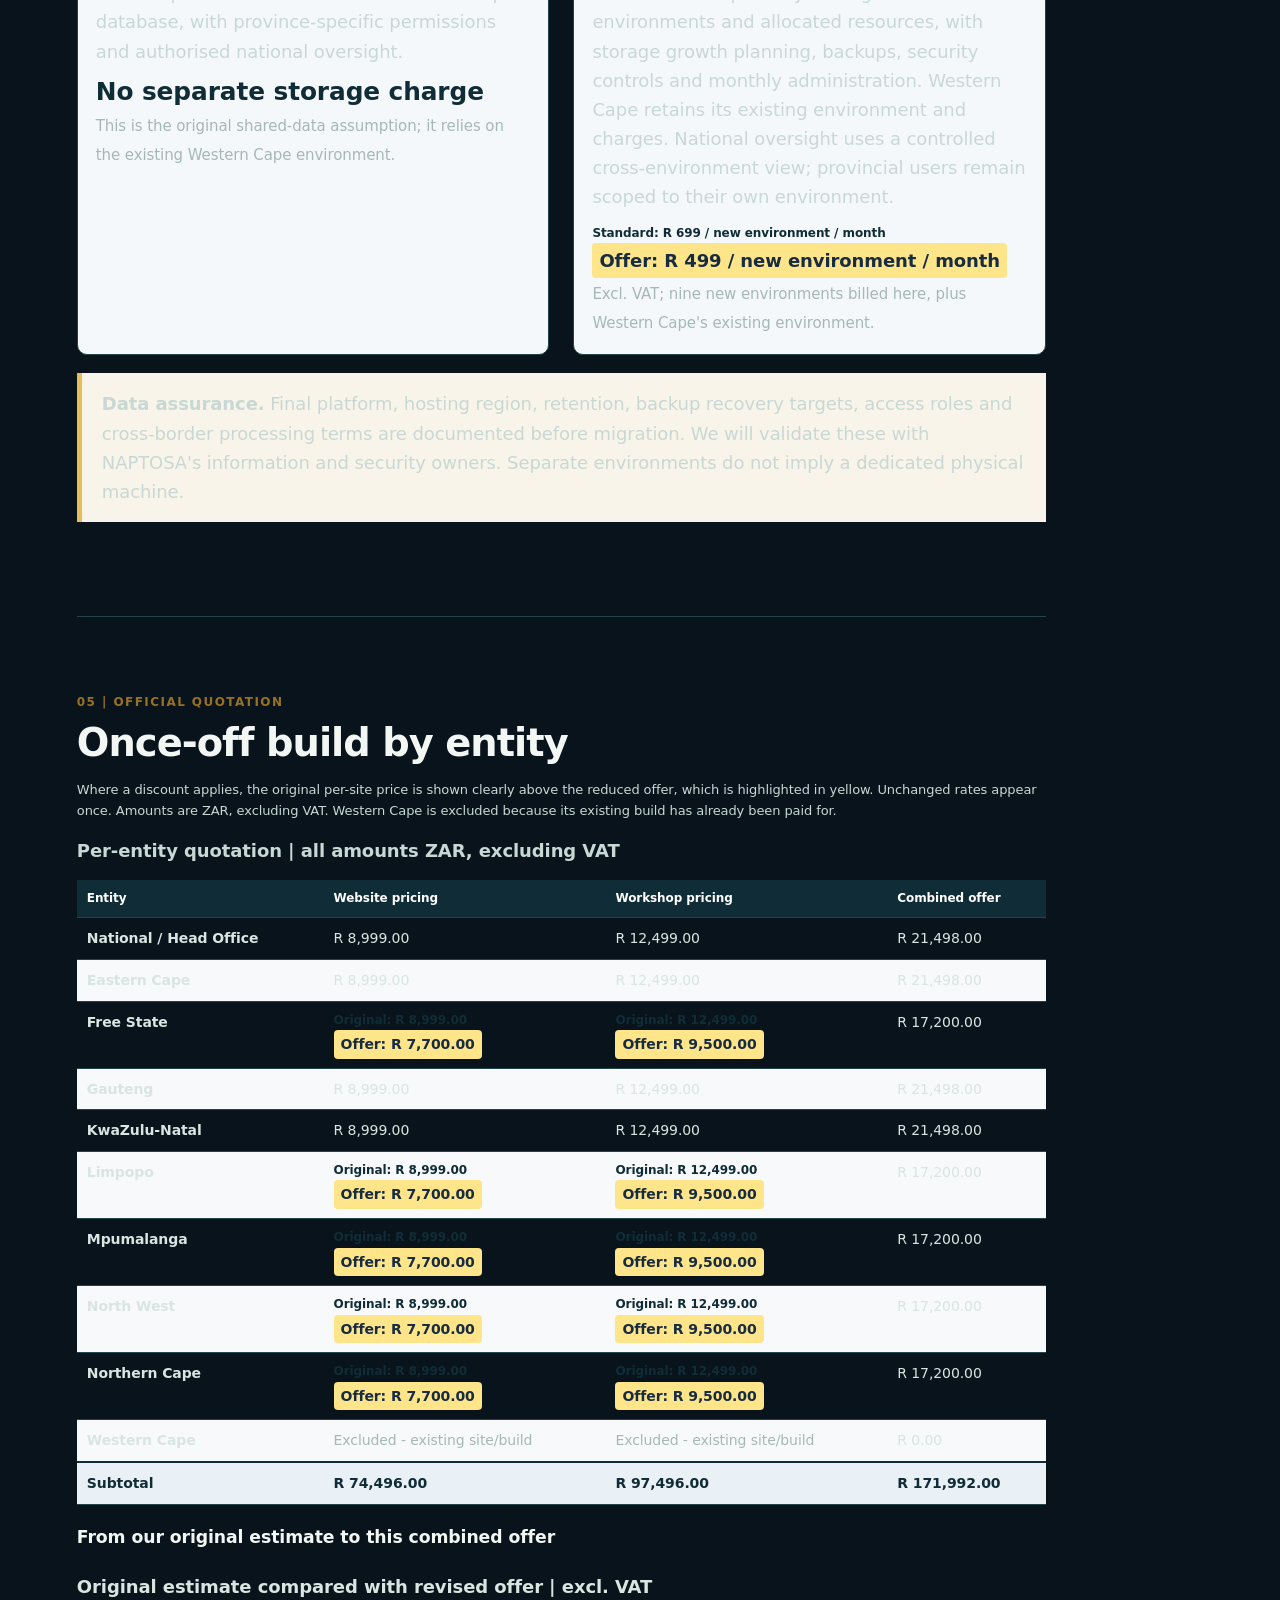
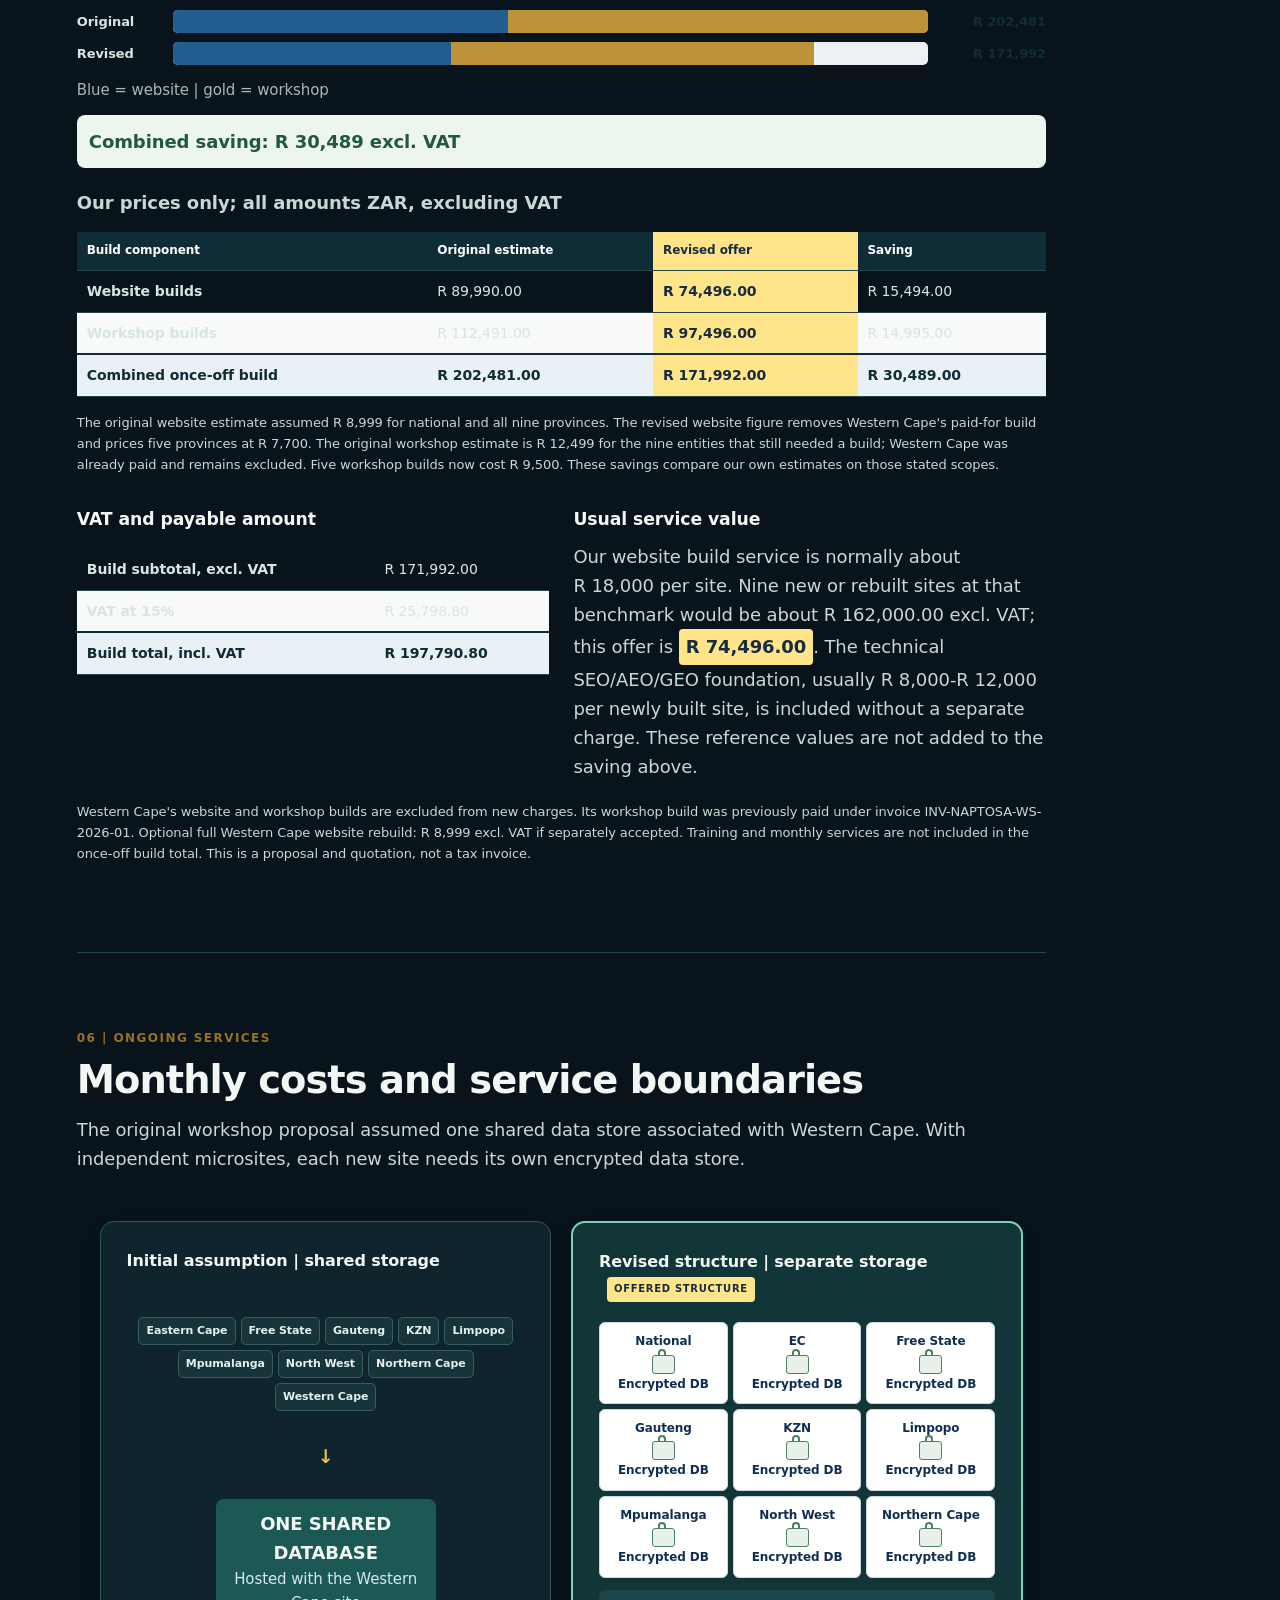
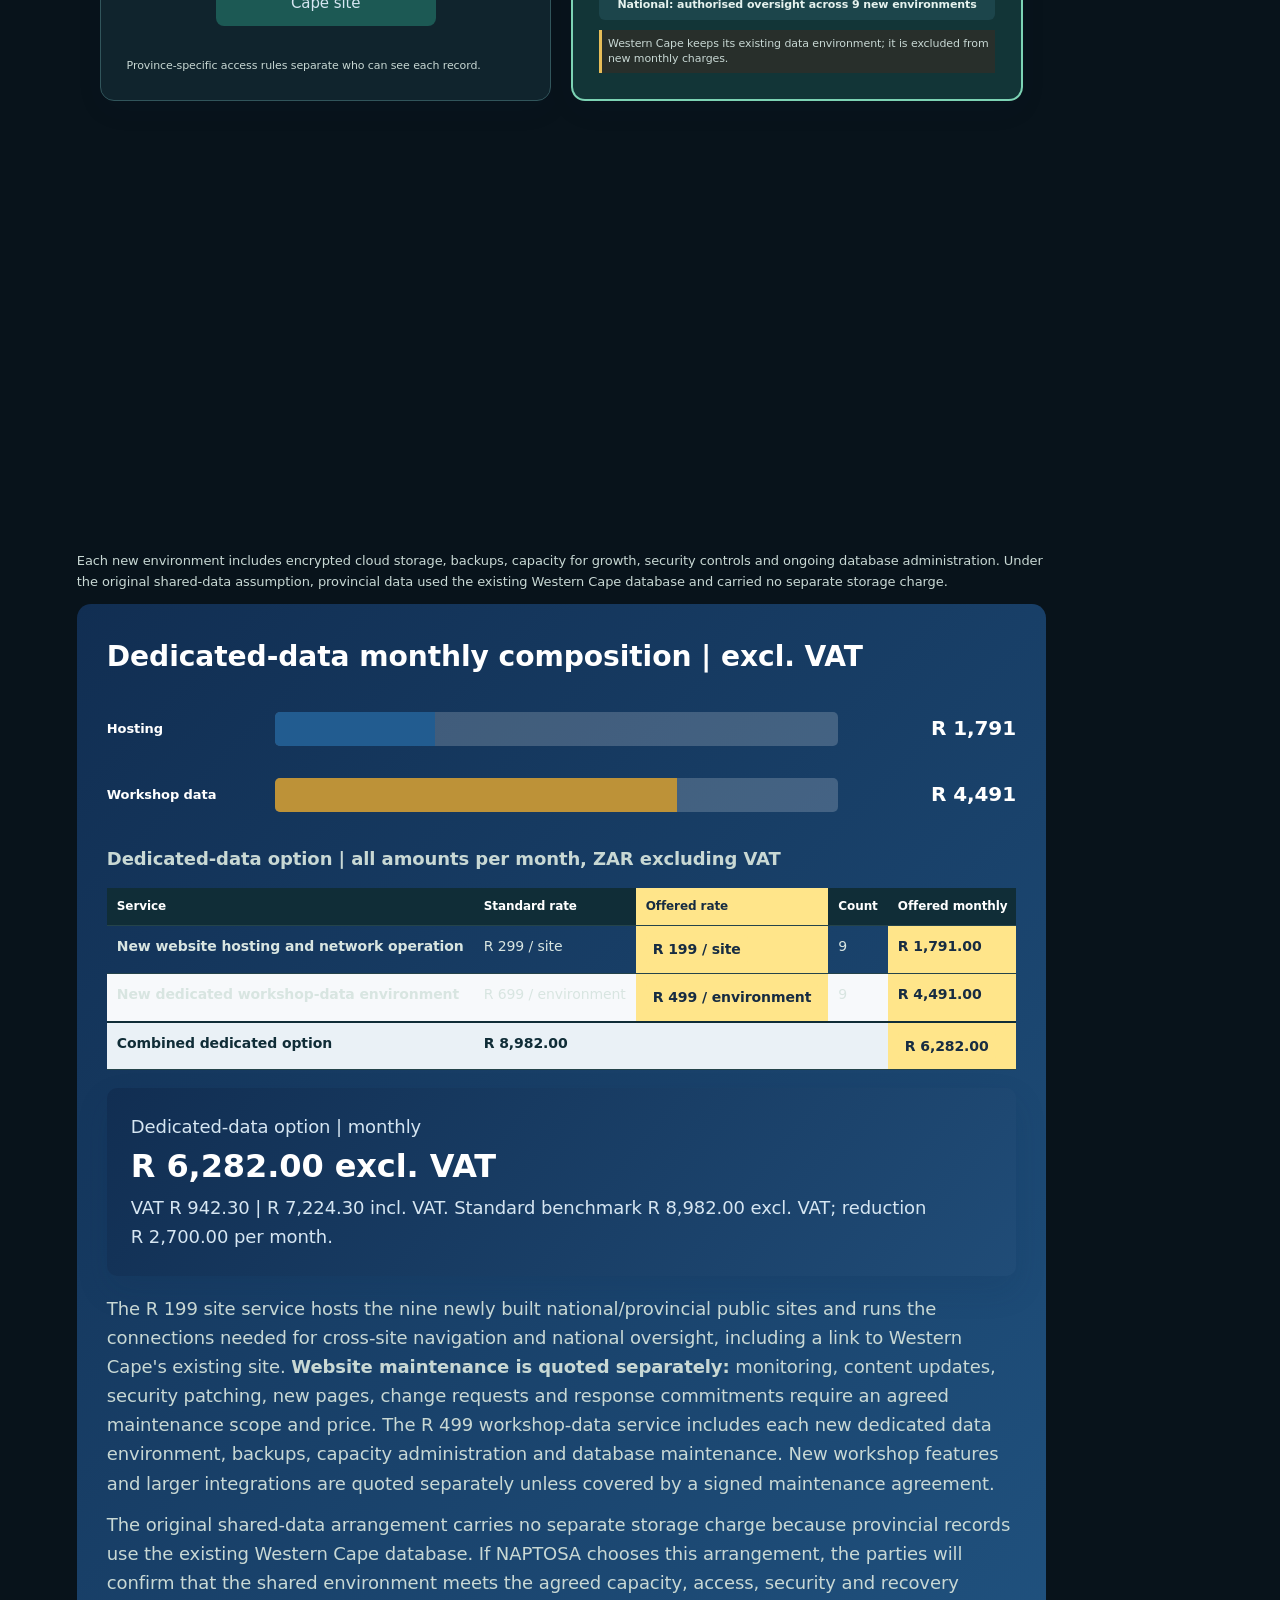
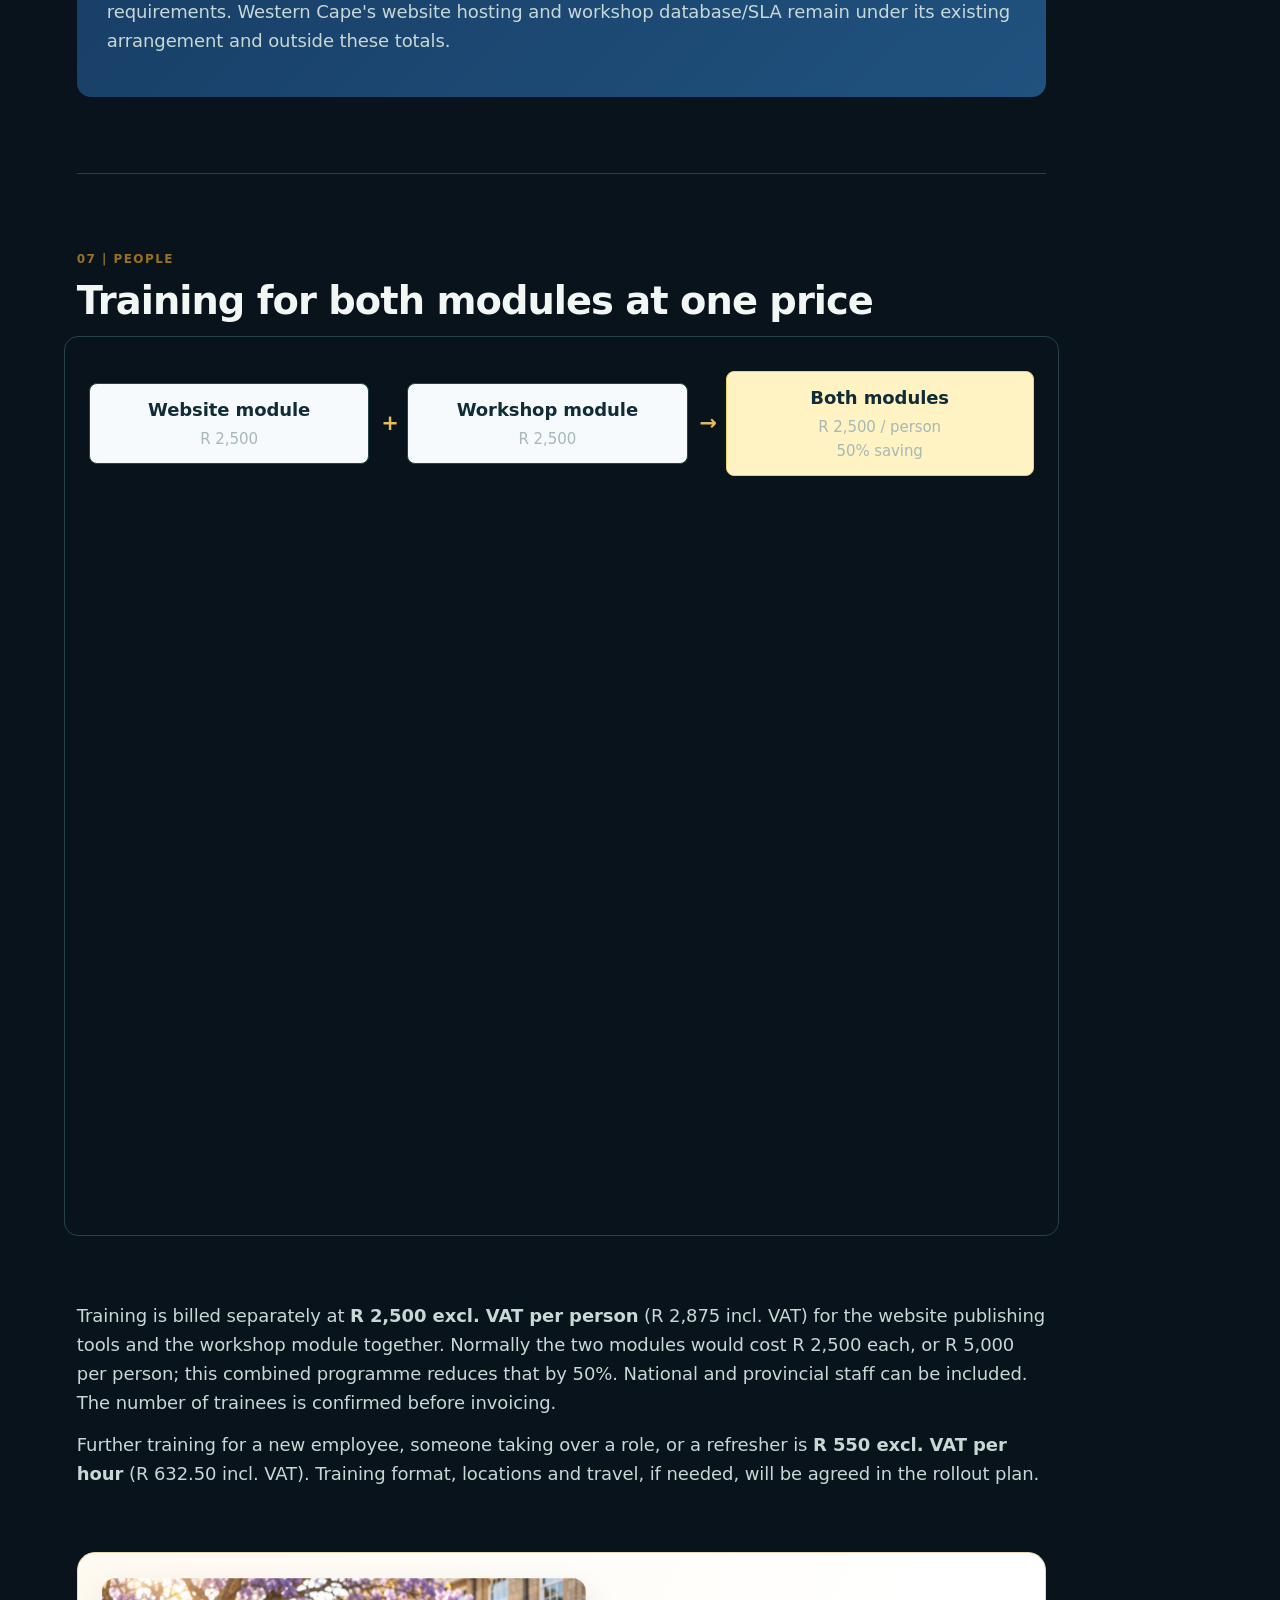
==== commit e1cd89ee: "Align NAPTOSA proposal with Omnichat visual benchmark" ====
--- a/scrollcraft/builds/naptosa-network/index.html
+++ b/scrollcraft/builds/naptosa-network/index.html
@@ -123,7 +123,7 @@
 @media(max-width:700px) { .proposal{margin:0;box-shadow:none}.topbar{padding:14px 22px}.cover{padding:48px 22px}.content{padding:0 22px 30px}.grid,.two{grid-template-columns:1fr}.flow{grid-template-columns:1fr 1fr}.footer{padding:22px}table{display:block;overflow-x:auto;white-space:nowrap} }
 @media(max-width:700px) { .storage-comparison{grid-template-columns:1fr}.training-visual{grid-template-columns:1fr}.training-visual .arrow{transform:rotate(90deg)}.branches,.status-grid{grid-template-columns:repeat(2,1fr)}.journey,.topology{grid-template-columns:1fr 1fr}.barrow{grid-template-columns:72px 1fr 84px}.timeline{grid-template-columns:1fr 1fr;border-top:0;border-left:3px solid var(--gold)} }
 @media print { html{scroll-behavior:auto}body{background:white;font-size:10.5pt}.proposal{box-shadow:none;margin:0;max-width:none}.topbar{padding:10px 0}.cover{padding:26px 0 25px}.cover h1{font-size:35pt}.cover .lead{font-size:14pt}.content{padding:0}.footer{padding:15px 0}nav,.download{display:none}section{padding:17px 0 8px}h2{font-size:18pt}h3{font-size:12pt}.grid{gap:8px}.card{padding:10px}.card strong{font-size:17pt}.flow{gap:5px}.flow div{padding:7px}table{font-size:9pt}th,td{padding:5px 6px}.card, .callout, .quote-box, table, tr, .flow, #acceptance,.network-map,.topology,.journey,.timeline,.payment-split,.status-grid,.status-card { break-inside:avoid-page }.workshop-ops{break-before:page} #overview,#data,#investment,#monthly,#delivery,#acceptance{break-before:page}.print-break{break-before:page} a{color:inherit;text-decoration:none} }
-</style><link rel="stylesheet" href="scrollcraft.css"><link rel="stylesheet" href="proposal.css?v=20261022-10"></head>
+</style><link rel="stylesheet" href="scrollcraft.css"><link rel="stylesheet" href="proposal.css?v=20261022-12"></head>
 <body><main class="proposal" id="top">
 <div class="topbar"><b>LBTec (Pty) Ltd t/a Smart AI Solutions</b><span>QUOTATION  |  LBTEC-NAPTOSA-NATIONAL-WEB-WS-001</span></div>
 <header class="cover" id="overview" data-sc-act="scrub" data-sc-span="2.2" data-sc-dwell="0.28"><div class="sc-stage" data-sc-stage><img class="sc-stage__poster" src="assets/hero-poster.webp" alt=""><video data-sc-scrub data-sc-src="assets/hero.mp4" data-sc-src-mobile="assets/hero-mobile.mp4" playsinline muted aria-hidden="true"></video><div class="sc-scrim"></div></div><div class="hero-copy"><div class="eyebrow">Proposal and quotation  |  22 October 2026</div>
@@ -212,4 +212,4 @@
 <div class="signature"><div>Name and title</div><div>Digital signature</div><div>Date</div></div>
 <p class="price-note">Prepared by LBTec (Pty) Ltd t/a Smart AI Solutions  |  Reg. 2020/138701/07  |  VAT 4440290809  |  loxly@lbtec.co.za  |  083 713 2113. No banking details are included; they appear on the issued invoice.</p></section>
 </div><footer class="footer">NAPTOSA National  |  Connected provincial websites and workshop module  |  Proposal LBTEC-NAPTOSA-NATIONAL-WEB-WS-001</footer>
-</main><script src="scrollcraft.js"></script><script>ScrollCraft.mount(document.querySelector(".proposal"));(function(){var nav=document.querySelector(".chapter-nav"),toggle=document.querySelector(".chapter-toggle"),links=[...nav.querySelectorAll("a")],targets=links.map(a=>document.querySelector(a.getAttribute("href")));function closeMenu(){nav.classList.remove("is-open");toggle.setAttribute("aria-expanded","false");toggle.setAttribute("aria-label","Open proposal chapter list")}toggle.addEventListener("click",function(){var open=nav.classList.toggle("is-open");toggle.setAttribute("aria-expanded",String(open));toggle.setAttribute("aria-label",open?"Close proposal chapter list":"Open proposal chapter list")});document.addEventListener("keydown",function(e){if(e.key==="Escape"&&nav.classList.contains("is-open")){closeMenu();toggle.focus()}});function activate(target){links.forEach(a=>a.removeAttribute("aria-current"));var active=links[targets.indexOf(target)];if(active)active.setAttribute("aria-current","location")}links.forEach(function(a,i){a.addEventListener("click",function(e){e.preventDefault();activate(targets[i]);history.replaceState(null,"",a.hash);targets[i].scrollIntoView({behavior:matchMedia("(prefers-reduced-motion: reduce)").matches?"instant":"smooth",block:"start"});closeMenu()})});var io=new IntersectionObserver(entries=>entries.forEach(e=>{if(e.isIntersecting)activate(e.target)}),{rootMargin:"-35% 0px -55% 0px"});targets.filter(Boolean).forEach(t=>io.observe(t));})();</script></body></html>
+</main><script src="scrollcraft.js"></script><script>ScrollCraft.mount(document.querySelector(".proposal"));(function(){var nav=document.querySelector(".chapter-nav"),toggle=document.querySelector(".chapter-toggle"),links=[...nav.querySelectorAll("a")],targets=links.map(a=>document.querySelector(a.getAttribute("href")));function closeMenu(){nav.classList.remove("is-open");toggle.setAttribute("aria-expanded","false");toggle.setAttribute("aria-label","Open proposal chapter list")}toggle.addEventListener("click",function(){var open=nav.classList.toggle("is-open");toggle.setAttribute("aria-expanded",String(open));toggle.setAttribute("aria-label",open?"Close proposal chapter list":"Open proposal chapter list")});document.addEventListener("keydown",function(e){if(e.key==="Escape"&&nav.classList.contains("is-open")){closeMenu();toggle.focus()}});function activate(target){links.forEach(a=>a.removeAttribute("aria-current"));var active=links[targets.indexOf(target)];if(active)active.setAttribute("aria-current","location")}links.forEach(function(a,i){a.addEventListener("click",function(e){e.preventDefault();activate(targets[i]);history.replaceState(null,"",a.hash);targets[i].scrollIntoView({behavior:matchMedia("(prefers-reduced-motion: reduce)").matches||Math.abs(targets[i].getBoundingClientRect().top)>1800?"instant":"smooth",block:"start"});closeMenu()})});var io=new IntersectionObserver(entries=>entries.forEach(e=>{if(e.isIntersecting)activate(e.target)}),{rootMargin:"-35% 0px -55% 0px"});targets.filter(Boolean).forEach(t=>io.observe(t));})();</script></body></html>
--- a/scrollcraft/builds/naptosa-network/proposal.css
+++ b/scrollcraft/builds/naptosa-network/proposal.css
@@ -101,3 +101,96 @@
 .monthly-scene .barrow{min-width:0;width:100%;box-sizing:border-box}
 .monthly-scene .barrow .bar-label{font-variant-numeric:tabular-nums;text-align:right;white-space:nowrap}
 .monthly-scene .money-visual{max-width:100%;box-sizing:border-box}
+/* Reference-led finish: editorial dark canvas, compact teal panels, and a real hero split. */
+:root{--ink:#e9f2ef;--muted:#a6b8b6;--line:#24434a;--sc-canvas:#08131b;--sc-surface:#10242d;--sc-ink:#e9f2ef;--sc-ink-soft:#a6b8b6;--sc-accent:#80dfc2;--navy:#102d37;--blue:#20635f;--gold:#e7bd58}
+body{background:#08131b;color:#e9f2ef}
+.topbar{background:#0b2028ed;border-bottom:1px solid #28434a}
+.content{color:#d8e5e1}
+.content>section{border-color:#24434a}
+.content>section h2,.content>section:not([data-sc-act="pin"]) h3{color:#f2f7f4}
+.content>section:not([data-sc-act="pin"]) p,.content>section:not([data-sc-act="pin"]) li{color:#c8d8d4}
+.content>section[data-sc-act="pin"]{color:#182633}
+.content>section[data-sc-act="pin"] h2,.content>section[data-sc-act="pin"] h3,.content>section[data-sc-act="pin"] p,.content>section[data-sc-act="pin"] li{color:#182633}
+.content>section[data-sc-act="pin"]{border:1px solid #29474d}
+.footer{background:#10242d;color:#d8e5e1;border-top:1px solid #28434a}
+@media(min-width:761px){
+  .cover{min-height:100svh}
+  .hero-copy{inset:104px 178px 38px clamp(42px,6vw,96px);max-width:none;display:grid;grid-template-columns:minmax(0,1.1fr) minmax(360px,.9fr);grid-template-rows:min-content min-content min-content auto min-content;align-content:center;align-items:center;gap:8px clamp(24px,4vw,58px)}
+  .hero-copy>.eyebrow{grid-column:1;grid-row:1;margin:0}
+  .hero-copy>h1{grid-column:1;grid-row:2;max-width:100%;font-size:clamp(3rem,5.5vw,5.4rem);margin:10px 0 14px}
+  .hero-copy>.lead{grid-column:1;grid-row:3;max-width:100%;font-size:clamp(1.05rem,1.35vw,1.28rem);line-height:1.55}
+  .cover .grid{display:grid!important;grid-column:1;grid-row:4;grid-template-columns:repeat(3,minmax(0,1fr));gap:9px;max-width:none;margin:14px 0 8px}
+  .cover .card{min-width:0;padding:13px 12px;background:#12313a;color:#eaf4ef;border:1px solid #3b6669;border-radius:12px;box-shadow:0 18px 40px #020c1170}
+  .cover .card strong{display:block;margin:8px 0 5px;color:#f4f8f5;font-size:clamp(1.15rem,1.55vw,1.6rem);white-space:nowrap}
+  .cover .card .label{color:#8de3c5;font-size:10px}
+  .cover .card span:last-child{color:#c1d2ce;font-size:11px;line-height:1.45}
+  .cover .network-map{display:block!important;grid-column:2;grid-row:1/5;width:100%;max-width:620px;margin:0;padding:clamp(18px,2vw,30px);background:#0d242dE8;border:1px solid #316068;border-radius:24px;box-shadow:0 24px 75px #020a10a8;backdrop-filter:blur(16px);color:#eef6f2}
+  .cover .network-map> b{display:block;color:#90e5c9;font-size:clamp(1rem,1.4vw,1.3rem);margin-bottom:18px}
+  .cover .network-map .branches{grid-template-columns:1fr;gap:10px}
+  .cover .network-map .branch{display:grid;grid-template-columns:minmax(125px,.8fr) 1.2fr;align-items:center;gap:12px;text-align:left;padding:14px 16px;color:#d4e2de;background:#15333b;border:1px solid #31575c;border-top:1px solid #31575c;border-radius:11px;font-size:12px;line-height:1.5}
+  .cover .network-map .branch b{color:#f4f8f6;font-size:13px}
+  .cover .network-map .branch.retained{background:#1b3d3c;border-color:#65a891}
+  .cover-meta{display:flex!important;grid-column:1;grid-row:5;max-width:none;gap:14px 22px;margin:10px 0 0;padding-top:12px;color:#e8f1ee;border-color:#ffffff50;font-size:11px}
+  .cover-meta>div{max-width:33%}.cover-meta span{color:#92dec3;font-size:9px}
+  .hero-copy>.download{display:none!important}
+}
+@media(max-width:760px){
+  body{background:#08131b}
+  .content{background:#08131b;color:#d8e5e1}
+  .content>section h2{color:#f2f7f4}
+  .content>section p,.content>section li{color:#c8d8d4}
+  .content>section[data-sc-act="pin"]{color:#182633}
+  .content>section[data-sc-act="pin"] h2,.content>section[data-sc-act="pin"] h3,.content>section[data-sc-act="pin"] p,.content>section[data-sc-act="pin"] li{color:#182633}
+  .footer{background:#10242d;color:#d8e5e1}
+}
+@media(min-width:761px){.hero-copy{top:86px;bottom:auto;height:calc(100svh - 116px);align-content:center}}
+.content>section:not([data-sc-act="pin"]) h3{color:var(--navy)}
+.content>section .callout{color:#182633}
+.content>section .photo-caption b{color:#112e52}
+.content>section .photo-caption span{color:#536371}
+.content>section .network-map .hub,.content>section .route,.content>section .flow,.content>section .topology-card,.content>section .journey article,.content>section .timeline div,.content>section .status-card{color:#182633}
+.content>section:not([data-sc-act="pin"])>h3,.content>section:not([data-sc-act="pin"])>.two h3{color:#f2f7f4}
+.story-scene .sc-stage{align-items:flex-start;box-sizing:border-box;padding-top:clamp(18px,3vw,34px)}
+.content>section .network-map .branch{color:#465b64}
+.content>section .network-map .branch b{color:#102d37}
+.content>section .storage-model{color:#182633}
+.content>section .storage-model>small{color:#536371}
+.content>section .storage-model .wc-existing{color:#536371}
+/* Pinned infographic frames should read as immersive scenes, not empty white slabs. */
+.story-scene .sc-stage{background:transparent}
+.story-scene.data-scene .sc-stage{background:transparent}
+.story-scene .network-map{background:#10242d;border-color:#31555b;color:#e9f2ef;box-shadow:0 22px 60px #020a1070}
+.story-scene .network-map .hub{background:#164b4a;color:#f3f7f5}
+.story-scene .network-map .hub small{color:#c5d9d4}
+.story-scene .network-map .branch{background:#15313a;color:#c8d8d4;border-color:#31565d;border-top-color:#68bca1}
+.story-scene .network-map .branch b{color:#f2f7f4}
+.story-scene .network-map .branch.retained{background:#2e342c;border-color:#d7b65d}
+.story-scene.data-scene .storage-model{background:#10242d;color:#e8f1ee;border-color:#31555b}
+.story-scene.data-scene .storage-model h3{color:#f2f7f4}
+.story-scene.data-scene .storage-model:nth-child(2){background:#123537;border-color:#7cd3b4}
+.story-scene.data-scene .storage-model:nth-child(2)>h3:after{background:#ffe58a;color:#172c42}
+.story-scene.data-scene .shared-sources span{background:#17343b;color:#e6f0ed;border-color:#385d61}
+.story-scene.data-scene .shared-db{background:#1c5954;color:#f2f7f4}
+.story-scene.data-scene .storage-model>small,.story-scene.data-scene .storage-model .wc-existing{color:#c7d7d3}
+.story-scene.data-scene .national-oversight{background:#1c454b;color:#e5f2ee}
+.story-scene.data-scene .wc-existing{background:#282f2b;border-left-color:#e7bd58}
+.content>section .story-scene .network-map .hub{color:#f3f7f5}
+.content>section .story-scene .network-map .branch{color:#c8d8d4}
+.content>section .story-scene .network-map .branch b{color:#f2f7f4}
+.content>section .story-scene.data-scene .storage-model{color:#e8f1ee}
+.content>section .story-scene.data-scene .storage-model h3{color:#f2f7f4}
+.content>section .story-scene.data-scene .storage-model>small,.content>section .story-scene.data-scene .storage-model .wc-existing{color:#c7d7d3}
+.story-scene .network-map{width:min(1180px,92vw);min-height:520px;box-sizing:border-box;display:flex;flex-direction:column;justify-content:center;padding:clamp(24px,3vw,40px)}
+.story-scene .network-map> b{margin-bottom:22px;font-size:clamp(1.05rem,1.5vw,1.4rem)}
+.story-scene .network-map .hub{max-width:420px;margin-bottom:22px;padding:18px;font-size:1.1rem}
+.story-scene .network-map .branch{min-height:74px;box-sizing:border-box;padding:13px 10px}
+.story-scene.data-scene .storage-model{min-height:480px;box-sizing:border-box;display:flex;flex-direction:column;justify-content:space-between;padding:clamp(18px,2vw,28px)}
+@media(max-width:760px){
+  .story-scene .network-map{min-height:0;width:min(92vw,520px);padding:14px}
+  .story-scene .network-map .branch{min-height:64px}
+  .story-scene.data-scene .storage-model{min-height:0;padding:16px}
+}
+.story-scene .network-map{min-height:460px}
+.story-scene.data-scene .dedicated-cell{font-size:12px;padding:9px 4px;color:#102e52}
+.story-scene.data-scene .dedicated-cell .lock-icon{width:23px;height:19px}
+.story-scene.data-scene .storage-model>small,.story-scene.data-scene .storage-model .wc-existing{font-size:11px;line-height:1.45}
